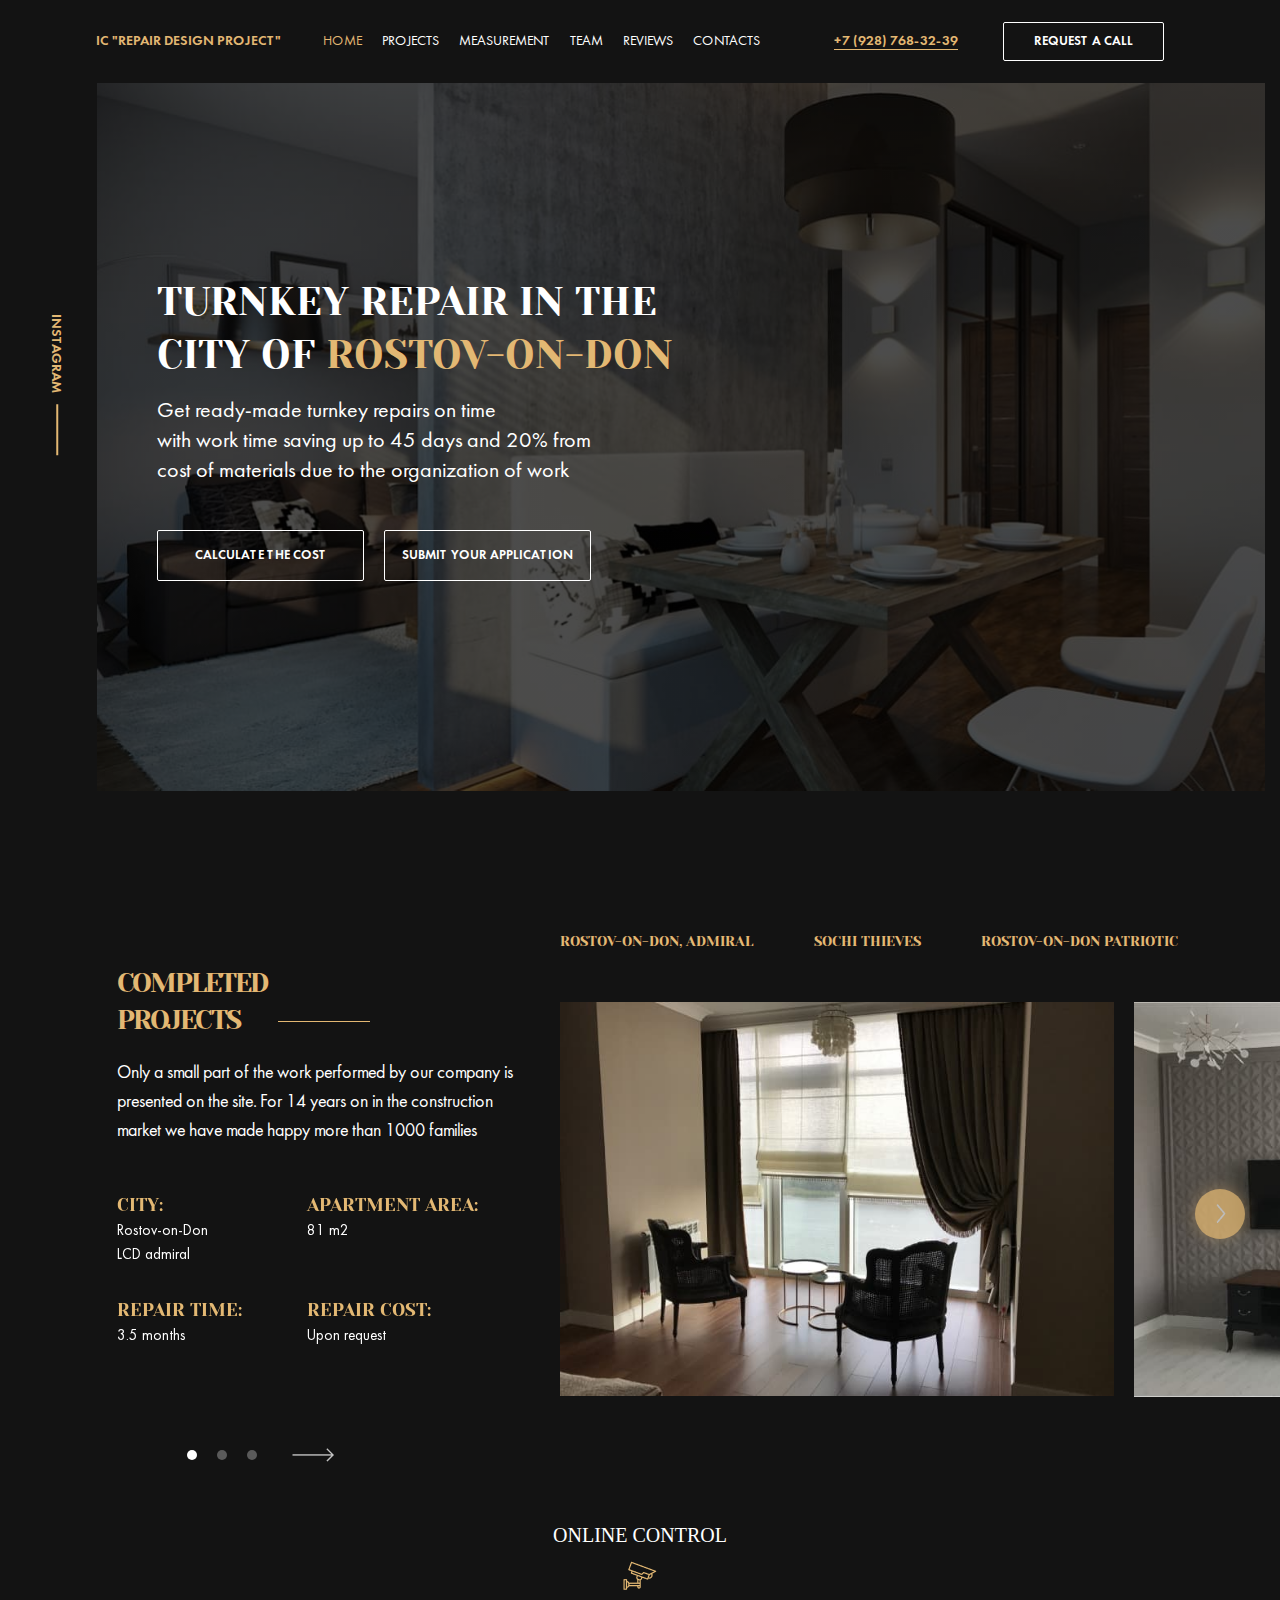
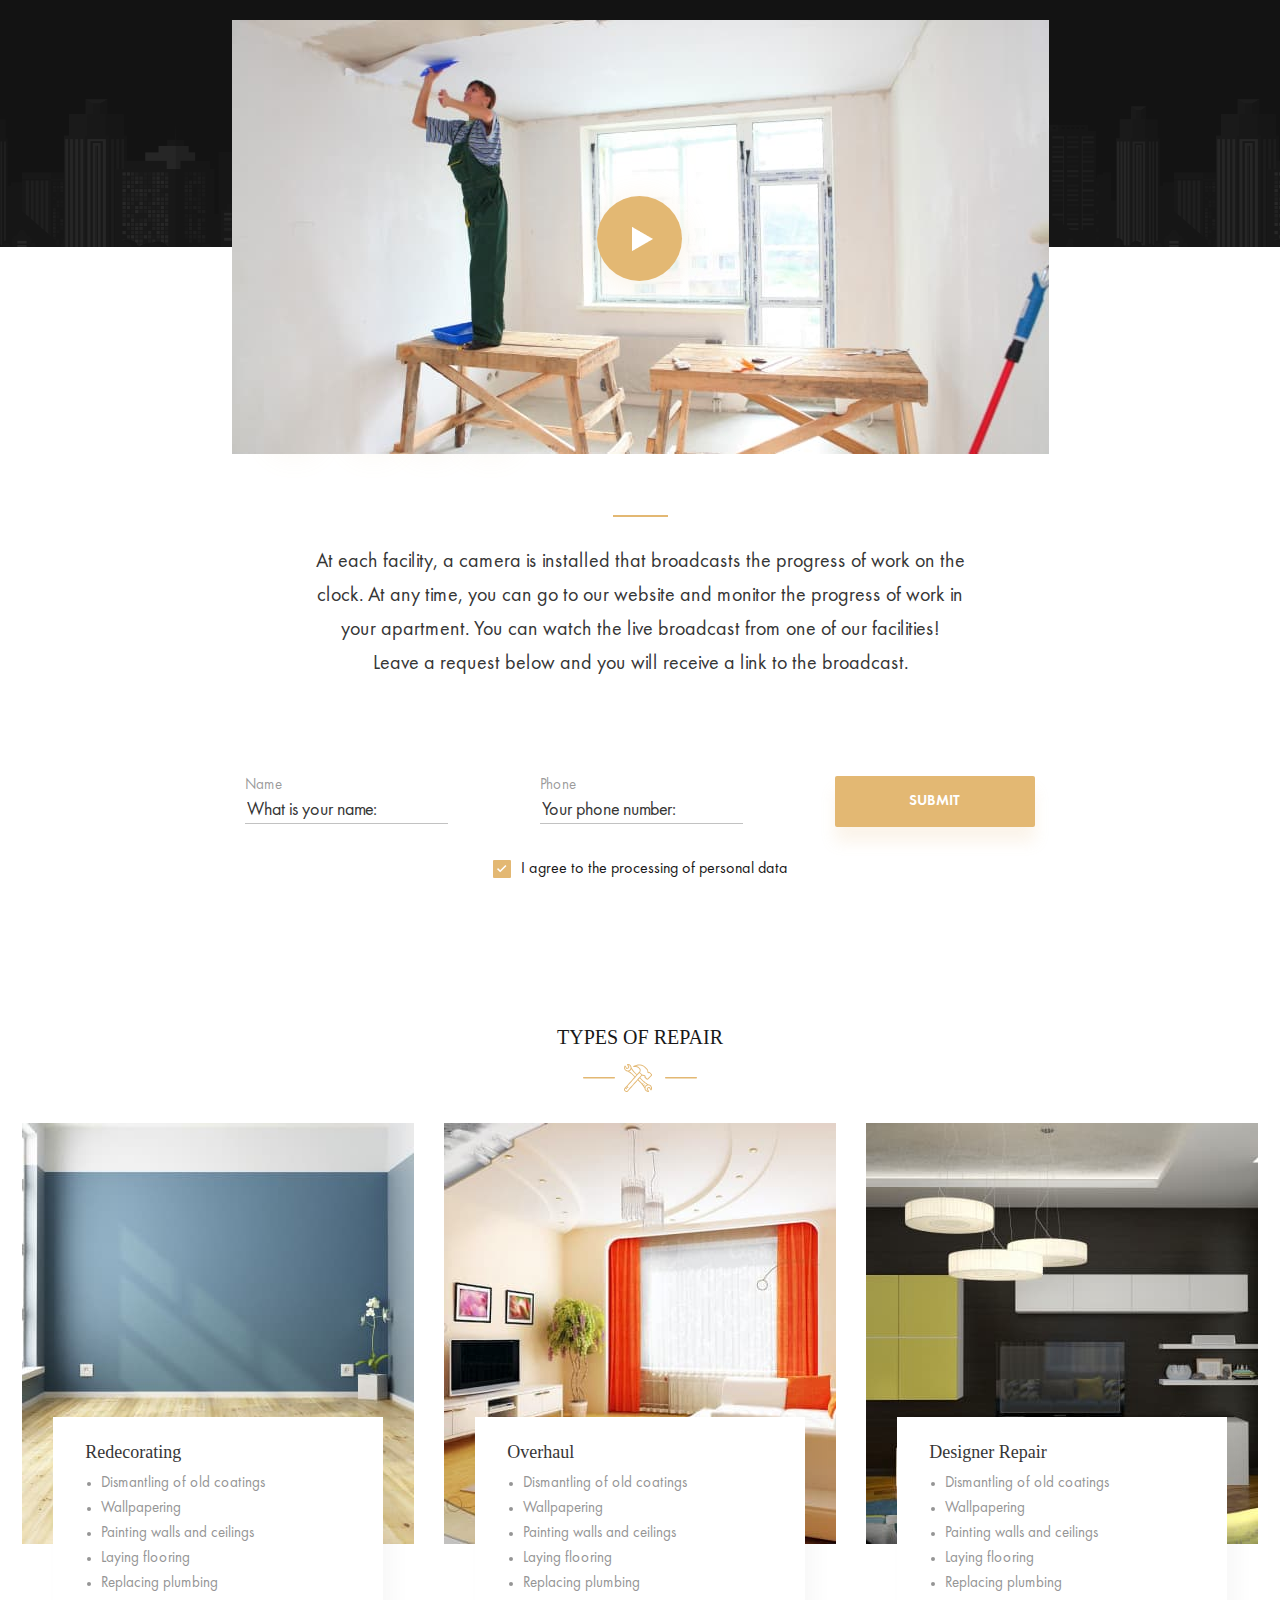
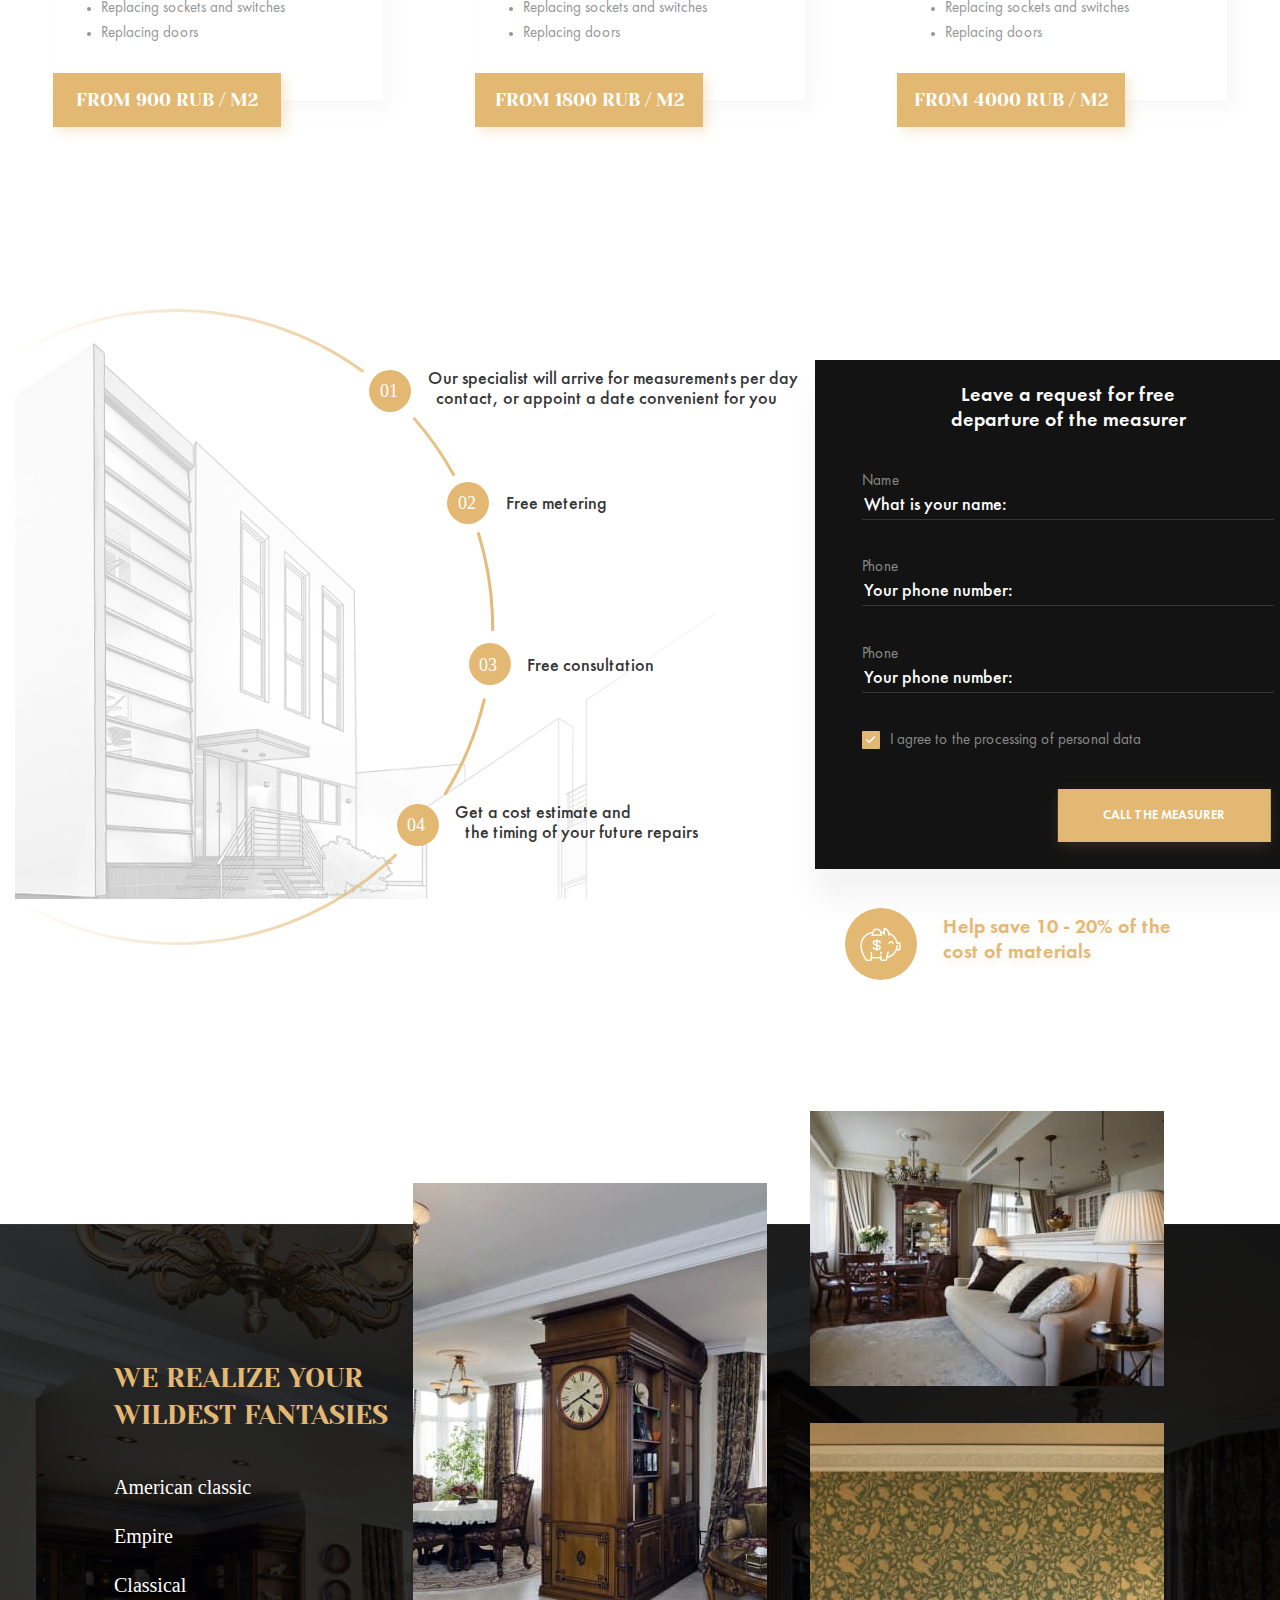
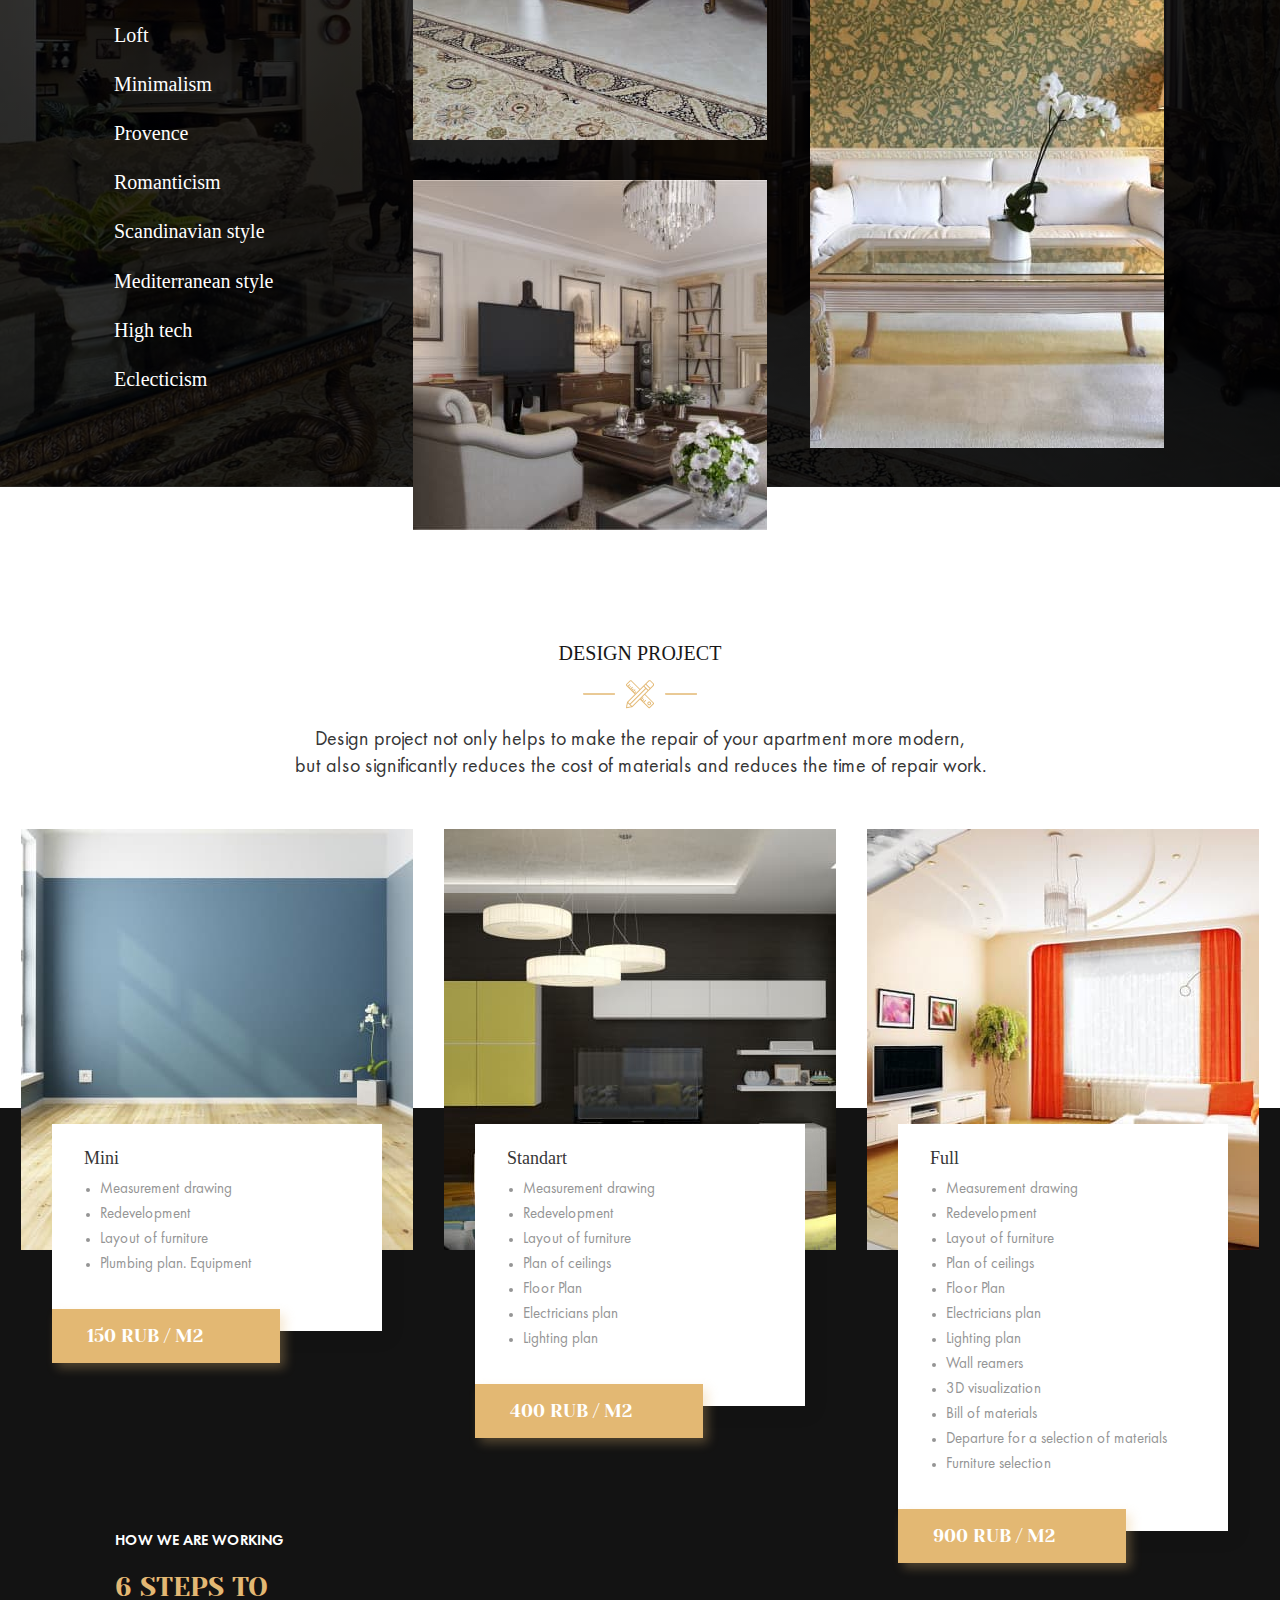
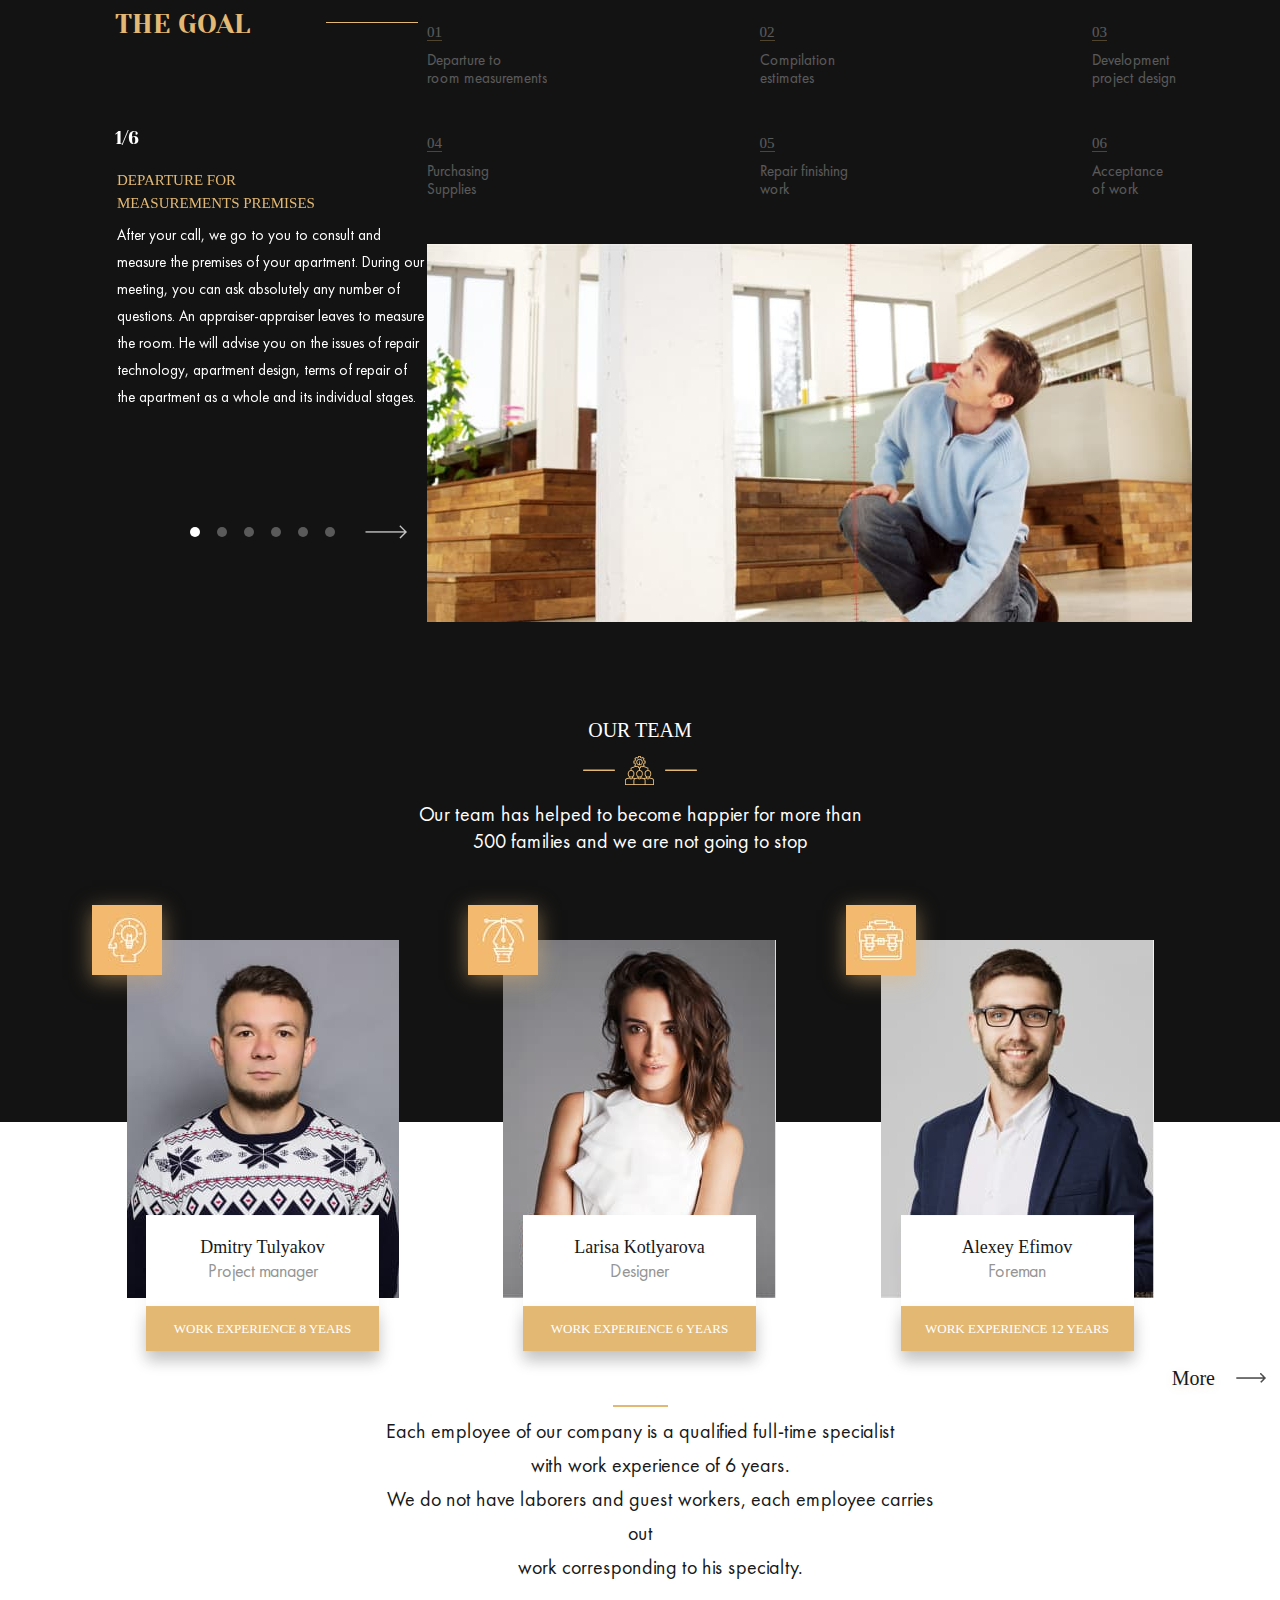
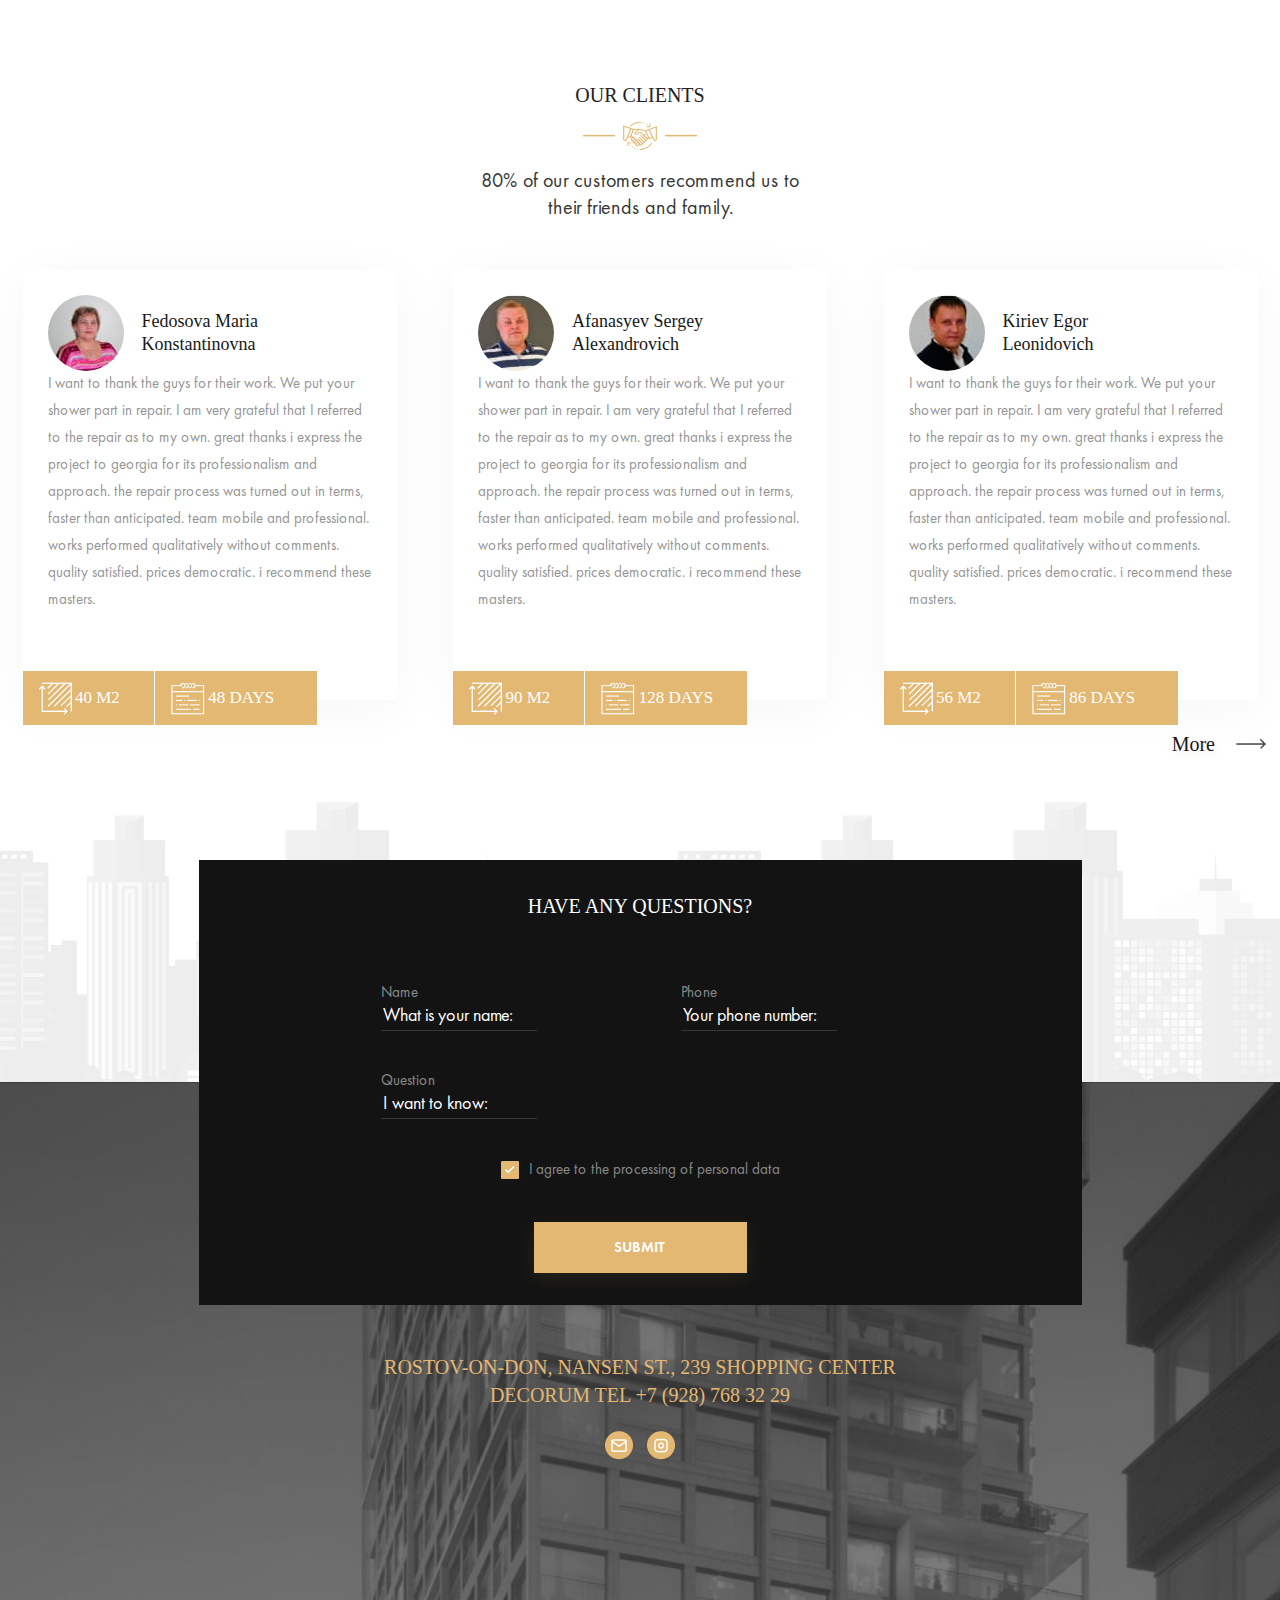
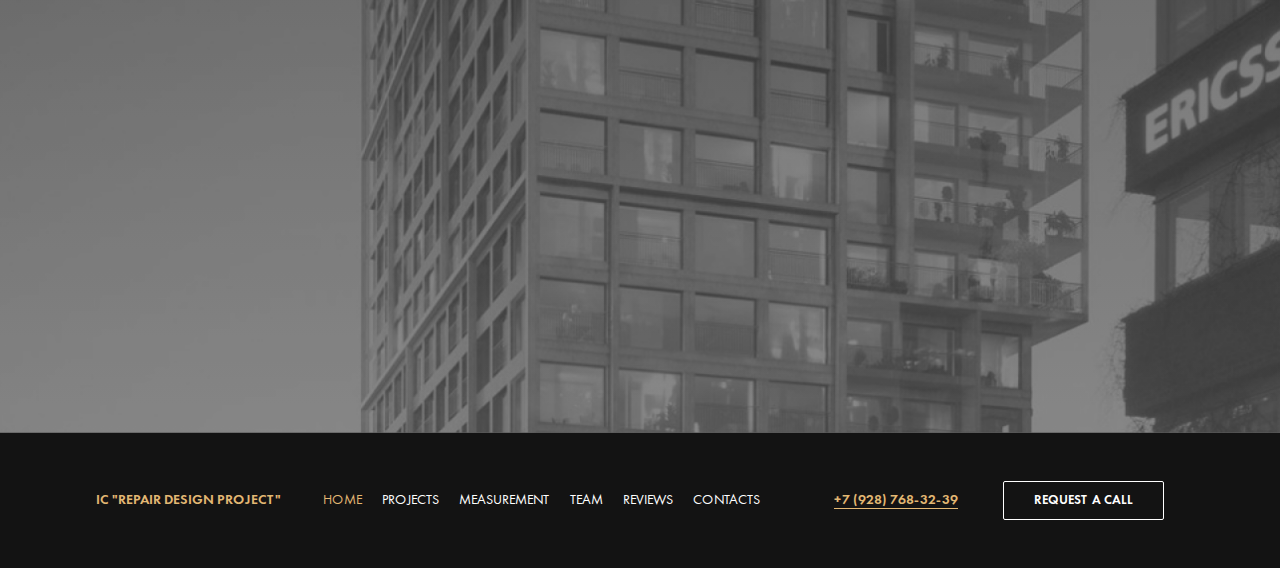
==== index.html @ f6140c18 "09.01.20" ====
<!DOCTYPE html>
<html lang="en">

<head>
  <meta charset="UTF-8">
  <meta name="viewport" content="width=device-width, initial-scale=1.0">
  <meta http-equiv="X-UA-Compatible" content="ie=edge">
  <title>Repair design project</title>
  <link rel="stylesheet" type="text/css" href="./styles/css/slick-theme.css">
  <link rel="stylesheet" type="text/css" href="./styles/css/slick.css">
  <link rel="stylesheet" type="text/css" href="./styles/css/main.css">
</head>

<body>
  <header>
    <div class="container">
      <a class="logo" href="#">ic "repair design project"</a>
      <div>
        <nav>
          <ul>
            <li><a href="#" title="home" class="active">home</a></li>
            <li><a href="#" title="projects">projects</a></li>
            <li><a href="#" title="measurement">measurement</a></li>
            <li><a href="./team.html" title="team">team</a></li>
            <li><a href="./reviews.html" title="reviews">reviews</a></li>
            <li><a href="#" title="contacts">contacts</a></li>
          </ul>
        </nav>
        <span class="phone">+7 (928) 768-32-39</span>
        <a href="tel:+7(928)768-32-39" class="call" title="request a call">request a call</a>
      </div>
    </div>
  </header>
  <section class="wr-home">
    <div class="container">
      <aside>
        <a class="link" href="https://www.instagram.com" target="_blank" title="instagram">instagram</a>
      </aside>
      <div class="home">
        <h1>Turnkey Repair in the
          city of <span>Rostov-on-Don</span></h1>
        <p>Get ready-made turnkey repairs on time
          with work time saving up to 45 days and 20% from
          cost of materials due to the organization of work
        </p>
        <div class="buttons">
          <a href="#" title="the cost">calculate the cost</a>
          <a href="#" title="application">submit your application</a>
        </div>
      </div>
    </div>
  </section>
  <section class="wr-projects">
    <div class="container">
      <div class="block1">
        <h2>Completed</br>projects</h2>
        <p>Only a small part of the work performed by our company is presented on the site. For 14 years on in the
          construction
          market we have made happy more than 1000 families</p>
        <div class="slider1">
          <div class="sl1">
            <ul>
              <li><span>city:</span><br>Rostov-on-Don<br>LCD admiral</li>
              <li><span>apartment area:</span><br>81 m2</li>
              <li><span>repair time:</span><br>3.5 months</li>
              <li><span>repair cost:</span><br>Upon request</li>
            </ul>
          </div>
          <div class="sl1">
            <ul>
              <li><span>city:</span><br>Sochi<br>Thieves</li>
              <li><span>apartment area:</span><br>93 m2</li>
              <li><span>repair time:</span><br>4.5 months</li>
              <li><span>repair cost:</span><br>Upon request<p>
            </ul>
          </div>
          <div class="sl1">
            <ul>
              <li><span>city:</span><br>Rostov-on-Don<br>Patriotic</li>
              <li><span>apartment area:</span><br>95 m2</li>
              <li><span>repair time:</span><br>4 months</li>
              <li><span>repair cost:</span><br>Upon request</li>
            </ul>
          </div>
        </div>
      </div>
      <div class="block2">
        <ul class="tab-header">
          <li class="tab-h" data-tab="0">rostov-on-don, admiral</li>
          <li class="tab-h" data-tab="1">sochi thieves</liclass="tab">
          <li class="tab-h" data-tab="2">rostov-on-don patriotic</liclass="tab">
        </ul>
        <div class="slider2">
          <img src="./img/slider1.jpg" class="tab-b" alt="admiral">
          <img src="./img/slider2.jpg" class="tab-b" alt="admiral">
          <img src="./img/slider3.jpg" class="tab-b" alt="admiral">
        </div>
      </div>
    </div>
  </section>
  <section class="wr-video">
    <div class="container">
      <h3>online control</h3>
      <img src="./img/camera.png" alt="camera">
      <div>
        <video class="video" poster="./img/poster.jpg">
          <source src="./img/video.mp4" type='video/mp4'>
          Элемент video не поддерживается вашим браузером.
        </video>
        <button class="btnvideo"><img src="./img/buttonvideo.png" alt="play"></button>
        <div class="btns">
          <button class="restart"><img src="./img/buttonvideo.png" alt="restart"></button>
          <button class="rew"><img src="./img/rewind.png" alt="rew"></button>
          <button class="play"><img src="./img/buttonvideo.png" alt="play"></button>
          <button class="stop"><img src="./img/stopvideo.png" alt="stop"></button>
          <button class="fastfwd"><img src="./img/rewind.png" alt="fast"></button>
        </div>
      </div>
      <p>At each facility, a camera is installed that broadcasts the progress of work on the clock. At any time, you
        can go to our website and monitor the progress of work in your apartment. You can watch the live broadcast
        from one of our facilities!<br>
        Leave a request below and you will receive a link to the broadcast.</p>
      <form action="#">
        <div>
          <label><input type="text" placeholder="What is your name:">Name</label>
          <label><input type="text" placeholder="Your phone number:">Phone</label>
          <label><input type="submit" value="SUBMIT"></label>
        </div>
        <input type="checkbox" id="check" checked>
        <label for="check">I agree to the processing of personal data</label>
      </form>
    </div>
  </section>
  <section class="wr-types">
    <div class="container">
      <h3>types of repair</h3>
      <img src="./img/tools.png" alt="tools">
      <div class="types">
        <div class="repair">
          <img src="./img/repair1.jpg" alt="repair-photo">
          <div>
            <p class="repair-name">Redecorating</p>
            <ul>
              <li>Dismantling of old coatings</li>
              <li>Wallpapering</li>
              <li>Painting walls and ceilings</li>
              <li>Laying flooring</li>
              <li>Replacing plumbing</li>
              <li>Replacing sockets and switches</li>
              <li>Replacing doors</li>
            </ul>
            <p class="cost">from 900 rub / m2</p>
          </div>
        </div>
        <div class="repair">
          <img src="./img/repair2.jpg" alt="repair-photo">
          <div>
            <p class="repair-name">Overhaul</p>
            <ul>
              <li>Dismantling of old coatings</li>
              <li>Wallpapering</li>
              <li>Painting walls and ceilings</li>
              <li>Laying flooring</li>
              <li>Replacing plumbing</li>
              <li>Replacing sockets and switches</li>
              <li>Replacing doors</li>
            </ul>
            <p class="cost">from 1800 rub / m2</p>
          </div>
        </div>
        <div class="repair">
          <img src="./img/repair3.jpg" alt="repair-photo">
          <div>
            <p class="repair-name">Designer Repair</p>
            <ul>
              <li>Dismantling of old coatings</li>
              <li>Wallpapering</li>
              <li>Painting walls and ceilings</li>
              <li>Laying flooring</li>
              <li>Replacing plumbing</li>
              <li>Replacing sockets and switches</li>
              <li>Replacing doors</li>
            </ul>
            <p class="cost">from 4000 rub / m2</p>
          </div>
        </div>
      </div>
    </div>
  </section>
  <section class="wr-measurement">
    <div class="container">
      <div class="free-metering">
        <svg viewBox="0 0 800 637" fill="none">
          <symbol id=circle>
            <circle cx=375 cy=82 r=21 stroke=none fill=#E3B873 />
          </symbol>
          <use xlink:href='#circle' x=0 y=0 />
          <use xlink:href='#circle' x=78 y=112 />
          <use xlink:href='#circle' x=100 y=273 />
          <use xlink:href='#circle' x=28 y=434 />
          <text x=365 y=88 fill=#fff> 01
            <tspan dy=-13 dx=25 fill=#363636>Our specialist will arrive for measurements per day</tspan>
            <tspan dy=20 dx=-366 fill=#363636>contact, or appoint a date convenient for you</tspan>
          </text>
          <text x=443 y=200 fill=#fff> 02
            <tspan dy=0 dx=25 fill=#363636>Free metering</tspan>
          </text>
          <text x=464 y=362 fill=#fff> 03
            <tspan dy=0 dx=25 fill=#363636>Free consultation</tspan>
          </text>
          <text x=392 y=522 fill=#fff> 04
            <tspan dy=-13 dx=25 fill=#363636>Get a cost estimate and</tspan>
            <tspan dy=20 dx=-170 fill=#363636>the timing of your future repairs</tspan>
          </text>
          <path
            d="M-52.6096 551.488C-112.237 496.865 -148.701 421.495 -154.519 340.84C-160.338 260.185 -135.07 180.361 -83.8996 117.745C-32.7294 55.1297 40.4632 14.4704 120.661 4.10927C200.859 -6.25185 281.982 14.4708 347.386 62.0257"
            stroke="url(#paint0_linear)" stroke-width="3" stroke-linecap="round" stroke-linejoin="round" />
          <path
            d="M380.543 546.184C330.027 594.787 264.807 625.247 195.112 632.788C125.418 640.328 55.1927 624.522 -4.54975 587.848"
            stroke="url(#paint1_linear)" stroke-width="3" stroke-linecap="round" stroke-linejoin="round" />
          <path d="M399.385 109.657C414.39 126.793 427.502 145.499 438.492 165.449" stroke="url(#paint2_linear)"
            stroke-width="3" stroke-linecap="round" stroke-linejoin="round" />
          <path d="M463.453 224.544C473.095 255.674 477.871 288.107 477.614 320.696" stroke="url(#paint3_linear)"
            stroke-width="3" stroke-linecap="round" stroke-linejoin="round" />
          <path d="M469.183 390.817C461.348 424.06 448.185 455.816 430.205 484.854" stroke="url(#paint4_linear)"
            stroke-width="3" stroke-linecap="round" />
          <defs>
            <linearGradient id="paint0_linear" x1="489.625" y1="283.859" x2="-1.45091" y2="283.859"
              gradientUnits="userSpaceOnUse">
              <stop offset="0" stop-color="#E3B873" />
              <stop offset="1" stop-color="#E3B873" stop-opacity="0" />
            </linearGradient>
            <linearGradient id="paint1_linear" x1="489.465" y1="283.859" x2="-1.61095" y2="283.859"
              gradientUnits="userSpaceOnUse">
              <stop offset="0" stop-color="#E3B873" />
              <stop offset="1" stop-color="#E3B873" stop-opacity="0" />
            </linearGradient>
            <linearGradient id="paint2_linear" x1="489.625" y1="283.996" x2="-1.45091" y2="283.996"
              gradientUnits="userSpaceOnUse">
              <stop offset="0" stop-color="#E3B873" />
              <stop offset="1" stop-color="#E3B873" stop-opacity="0" />
            </linearGradient>
            <linearGradient id="paint3_linear" x1="489.465" y1="283.996" x2="-1.61095" y2="283.996"
              gradientUnits="userSpaceOnUse">
              <stop offset="0" stop-color="#E3B873" />
              <stop offset="1" stop-color="#E3B873" stop-opacity="0" />
            </linearGradient>
            <linearGradient id="paint4_linear" x1="489.465" y1="283.996" x2="-1.61095" y2="283.996"
              gradientUnits="userSpaceOnUse">
              <stop offset="0" stop-color="#E3B873" />
              <stop offset="1" stop-color="#E3B873" stop-opacity="0" />
            </linearGradient>
          </defs>
        </svg>
      </div>
      <div class="measurer">
        <form action="#">
          <h4>Leave a request for free departure of the measurer</h4>
          <label><input type="text" placeholder="What is your name:">Name</label>
          <label><input type="text" placeholder="Your phone number:">Phone</label>
          <label><input type="text" placeholder="Your phone number:">Phone</label>
          <input type="checkbox" id="checkk" checked>
          <label for="checkk">I agree to the processing of personal data</label>
          <input type="submit" value="call the measurer">
        </form>
        <p class="help">Help save 10 - 20% of the cost of materials</p>
      </div>
    </div>
  </section>
  <section class="wr-realization">
    <div class="container">
      <div class="list">
        <h2>We realize your wildest fantasies</h2>
        <ul>
          <li>American classic</li>
          <li>Empire</li>
          <li>Classical</li>
          <li>Loft</li>
          <li>Minimalism</li>
          <li>Provence</li>
          <li>Romanticism</li>
          <li>Scandinavian style</li>
          <li>Mediterranean style</li>
          <li>High tech</li>
          <li>Eclecticism</li>
        </ul>
      </div>
      <div class="pictures">
        <div class="first-column">
          <img src="./img/picture1.jpg" alt="picture">
          <img src="./img/picture2.jpg" alt="picture">
        </div>
        <div class="second-column">
          <img src="./img/picture3.jpg" alt="picture">
          <img src="./img/picture4.jpg" alt="picture">
        </div>
      </div>




    </div>
  </section>
  <section class="wr-design">
    <div class="container">
      <h3>design project</h3>
      <img src="./img/design.png" alt="tools">
      <p>Design project not only helps to make the repair of your apartment more modern,
        but also significantly reduces the cost of materials and reduces the time of repair work.
      </p>
      <div class="design">
        <div class="design-projects">
          <img src="./img/repair1.jpg" alt="design photo">
          <div>
            <p class="design-name">Mini</p>
            <ul>
              <li>Measurement drawing</li>
              <li>Redevelopment</li>
              <li>Layout of furniture</li>
              <li>Plumbing plan. Equipment</li>
            </ul>
            <p class="cost">150 rub / m2</p>
          </div>
        </div>
        <div class="design-projects">
          <img src="./img/repair3.jpg" alt="design photo">
          <div>
            <p class="design-name">Standart</p>
            <ul>
              <li>Measurement drawing</li>
              <li>Redevelopment</li>
              <li>Layout of furniture</li>
              <li>Plan of ceilings</li>
              <li>Floor Plan</li>
              <li>Electricians plan</li>
              <li>Lighting plan</li>
            </ul>
            <p class="cost">400 rub / m2</p>
          </div>
        </div>
        <div class="design-projects">
          <img src="./img/repair2.jpg" alt="design photo">
          <div>
            <p class="design-name">Full</p>
            <ul>
              <li>Measurement drawing</li>
              <li>Redevelopment</li>
              <li>Layout of furniture</li>
              <li>Plan of ceilings</li>
              <li>Floor Plan</li>
              <li>Electricians plan</li>
              <li>Lighting plan</li>
              <li>Wall reamers</li>
              <li>3D visualization</li>
              <li>Bill of materials</li>
              <li>Departure for a selection of materials</li>
              <li>Furniture selection</li>
            </ul>
            <p class="cost">900 rub / m2</p>
          </div>
        </div>
      </div>
    </div>
  </section>
  <section class="wr-steps">
    <div class="container">
      <div class="first-flex">
        <p>How we are working</p>
        <h2>6 steps to the goal</h2>
        <div class="slider-steps">
          <div>
            <span>1/6</span>
            <p>Departure for
              measurements premises</p>
            <p>After your call, we go to you to consult and measure the premises of your apartment. During our meeting,
              you can ask absolutely any number of questions. An appraiser-appraiser leaves to measure the room. He will
              advise you on the issues of repair technology, apartment design, terms of repair of the apartment as a
              whole
              and its individual stages.</p>
          </div>
          <div>
            <span>2/6</span>
            <p>Compilation estimates</p>
            <p>Lorem ipsum dolor sit amet consectetur adipisicing elit. Reprehenderit aut animi suscipit autem accusamus
              aliquam odit qui aspernatur ad, perferendis provident quas quae officiis? Ipsa, omnis? In illo inventore
              enim!</p>
          </div>
          <div>
            <span>3/6</span>
            <p>Development project design</p>
            <p>Lorem ipsum dolor sit amet consectetur adipisicing elit. Sed, sit? Tempore repudiandae tempora fugit
              ratione maiores necessitatibus mollitia a aut aliquam praesentium nisi voluptate, quaerat saepe ea
              perferendis? Soluta, hic!Sapiente, pariatur harum doloribus expedita temporibus, distinctio quo aliquid
              iusto similique officiis quisquam maiores tempora, possimus repellat rerum facere quae reprehenderit?
              Error iure labore dolores dicta nam modi at fugit?</p>
          </div>
          <div>
            <span>4/6</span>
            <p>Purchasing Supplies</p>
            <p>Lorem ipsum dolor sit amet consectetur adipisicing elit. Mollitia velit tempore obcaecati unde nostrum,
              facere consequatur deleniti deserunt laudantium iusto quidem, harum sequi accusamus. Nesciunt dolores
              quibusdam maiores sapiente animi.
              Nesciunt dolores quibusdam maiores sapiente animi.
            </p>
          </div>
          <div>
            <span>5/6</span>
            <p>Repair finishing work</p>
            <p>Lorem ipsum dolor sit amet consectetur adipisicing elit. Quibusdam eius temporibus labore facere
              voluptate
              architecto, rerum fuga eligendi officiis nulla iste libero ipsam eaque ab.</p>
          </div>
          <div>
            <span>6/6</span>
            <p>Acceptance of work</p>
            <p>Lorem ipsum dolor sit amet, consectetur adipisicing elit. Sequi ipsam dicta iusto explicabo cumque
              reprehenderit deleniti expedita, voluptas, fuga ratione, exercitationem dolor nemo atque assumenda aliquam
              in natus sed culpa?</p>
          </div>
        </div>
      </div>
      <div class="second-flex">
        <ul>
          <li><span>01</span>
            <p>Departure to<br>room measurements</p>
          </li>
          <li><span>02</span>
            <p>Compilation<br>estimates</p>
          </li>
          <li><span>03</span>
            <p>Development<br>project design</p>
          </li>
        </ul>
        <ul>
          <li><span>04</span>
            <p>Purchasing<br>Supplies</p>
          </li>
          <li><span>05</span>
            <p>Repair finishing<br>work</p>
          </li>
          <li><span>06</span>
            <p>Acceptance<br>of work</p>
          </li>
        </ul>
        <img src="./img/departure.jpg" alt="departure">
      </div>
    </div>
  </section>
  <section class="wr-ourteam">
    <div class="container">
      <h3>our team</h3>
      <img src="./img/group.png" alt="group">
      <P class="text1">Our team has helped to become happier for more than 500 families and we are not going to
        stop</P>
      <div class="team-photo">
        <div class="foto">
          <img src="./img/team1.jpg" alt="photo">
          <img class="square" src="./img/manager.jpg" alt="picture">
          <P>Dmitry Tulyakov<br><span>Project manager</span>
            <span>work experience 8 years</span>
          </P>
        </div>
        <div class="foto">
          <img src="./img/team2.jpg" alt="photo">
          <img class="square" src="./img/designer.jpg" alt="picture">
          <P> Larisa Kotlyarova<br><span>Designer</span>
            <span>work experience 6 years</span>
          </P>
        </div>
        <div class="foto">
          <img src="./img/team3.jpg" alt="photo">
          <img class="square" src="./img/foreman.jpg" alt="picture">
          <P> Alexey Efimov<br><span>Foreman</span>
            <span>work experience 12 years</span>
          </P>
        </div>
      </div>
      <a href="./team.html" title="team">More</a>
      <p class="text2">Each employee of our company is a qualified full-time specialist
        with work experience of 6 years.
        We do not have laborers and guest workers, each employee carries out
        work corresponding to his specialty.</p>
    </div>
  </section>
  <section class="wr-clients">
    <div class="container">
      <h3>our clients</h3>
      <img src="./img/clients.png" alt="picture">
      <P class="text1">80% of our customers recommend us to their friends and family.</P>
      <div class="clients-reviews">
        <div class="review">
          <figure>
            <img src="./img/client1.jpg" alt="clients photo">
            <figcaption>Fedosova Maria Konstantinovna</figcaption>
          </figure>
          <p>I want to thank the guys for their work. We put your shower part in repair. I am very grateful that I
            referred to the repair as to my own. great thanks i express the project to georgia for its professionalism
            and approach. the repair process was turned out in terms, faster than anticipated. team mobile and
            professional. works performed qualitatively without comments. quality satisfied. prices democratic. i
            recommend these masters.</p>
          <div>
            <p>
              <img src="./img/image1-review.png" alt="picture">
              <span>40 м2</span>
            </p>
            <p>
              <img src="./img/image2-review.png" alt="picture">
              <span>48 days</span>
            </p>
          </div>
        </div>
        <div class="review">
          <figure>
            <img src="./img/client2.jpg" alt="clients photo">
            <figcaption>Afanasyev Sergey Alexandrovich</figcaption>
          </figure>
          <p>I want to thank the guys for their work. We put your shower part in repair. I am very grateful that I
            referred to the repair as to my own. great thanks i express the project to georgia for its professionalism
            and approach. the repair process was turned out in terms, faster than anticipated. team mobile and
            professional. works performed qualitatively without comments. quality satisfied. prices democratic. i
            recommend these masters.</p>
          <div>
            <p>
              <img src="./img/image1-review.png" alt="picture">
              <span>90 м2</span>
            </p>
            <p>
              <img src="./img/image2-review.png" alt="picture">
              <span>128 days</span>
            </p>
          </div>
        </div>
        <div class="review">
          <figure>
            <img src="./img/client3.jpg" alt="clients photo">
            <figcaption>Kiriev Egor Leonidovich</figcaption>
          </figure>
          <p>I want to thank the guys for their work. We put your shower part in repair. I am very grateful that I
            referred to the repair as to my own. great thanks i express the project to georgia for its professionalism
            and approach. the repair process was turned out in terms, faster than anticipated. team mobile and
            professional. works performed qualitatively without comments. quality satisfied. prices democratic. i
            recommend these masters.</p>
          <div>
            <p>
              <img src="./img/image1-review.png" alt="picture">
              <span>56 м2</span>
            </p>
            <p>
              <img src="./img/image2-review.png" alt="picture">
              <span>86 days</span>
            </p>
          </div>
        </div>
      </div>
      <a href="./reviews.html" title="reviews">More</a>
    </div>
  </section>
  <section class="wr-map">
    <div class="container">
      <form action="#">
        <p>have any questions?</p>
        <div>
          <label><input type="text" placeholder="What is your name:">Name</label>
          <label><input type="text" placeholder="Your phone number:">Phone</label>
        </div>
        <label><input type="text" placeholder="I want to know:">Question</label>
        <input type="checkbox" id="checkkk" checked>
        <label for="checkkk">I agree to the processing of personal data</label>
        <input type="submit" value="submit">
      </form>
      <P>
        Rostov-on-Don, Nansen St., 239 Shopping Center Decorum Tel +7 (928) 768 32 29
      </P>
      <div>
        <img src="./img/icon-email.png" alt="e-mail">
        <img src="./img/icon-inst.png" alt="instagram">
      </div>
      <iframe
        src="https://www.google.com/maps/embed?pb=!1m18!1m12!1m3!1d2708.5553124358066!2d39.720990815453966!3d47.24484357916232!2m3!1f0!2f0!3f0!3m2!1i1024!2i768!4f13.1!3m3!1m2!1s0x40e3b9b47a7e7029%3A0x9e8cb546a10601cc!2z0KLQpiAi0JTQtdC60L7RgNGD0Lwi!5e0!3m2!1sru!2sby!4v1578075730355!5m2!1sru!2sby"></iframe>
    </div>
  </section>
  <footer>
    <div class="container">
      <a class="logo" href="#">ic "repair design project"</a>
      <div>
        <nav>
          <ul>
            <li><a href="#" title="home" class="active">home</a></li>
            <li><a href="#" title="projects">projects</a></li>
            <li><a href="#" title="measurement">measurement</a></li>
            <li><a href="./team.html" title="team">team</a></li>
            <li><a href="./reviews.html" title="reviews">reviews</a></li>
            <li><a href="#" title="contacts">contacts</a></li>
          </ul>
        </nav>
        <span class="phone">+7 (928) 768-32-39</span>
        <a href="tel:+7(928)768-32-39" class="call" title="request a call">request a call</a>
      </div>
    </div>
  </footer>
  <script type="text/javascript" src="./js/jquery.js"></script>
  <script type="text/javascript" src="./js/slick.min.js"></script>
  <script type="text/javascript" src="./js/js.js"></script>
</body>

</html>
---- styles/css/main.css ----
@import "reset.css";
@font-face {
  font-family: FuturaDemiC;
  src: url(../../fonts/futdemic.woff) format("webopen"), url(../../fonts/futdemic.ttf) format("truetype"), url(../../fonts/futdemic.eoteot?#iefix) format("embedded-opentype");
}
@font-face {
  font-family: FuturaBookC;
  src: url(../../fonts/futbookc.woff) format("webopen"), url(../../fonts/futbookc.ttf) format("truetype"), url(../../fonts/futbookc.eoteot?#iefix) format("embedded-opentype");
}
@font-face {
  font-family: YesevaOne;
  src: url(../../fonts/yesevaone.woff) format("webopen"), url(../../fonts/yesevaone.otf) format("opentype"), url(../../fonts/yesevaone.eoteot?#iefix) format("embedded-opentype");
}
@font-face {
  font-family: ProximaNova;
  src: url(../../fonts/proximanova.woff) format("webopen"), url(../../fonts/proximanova.ttf) format("truetype"), url(../../fonts/proximanova.eoteot?#iefix) format("embedded-opentype");
}
@font-face {
  font-family: FuturaMediumC;
  src: url(../../fonts/futmediumc.woff) format("webopen"), url(../../fonts/futmediumc.ttf) format("truetype"), url(../../fonts/futmediumc.eoteot?#iefix) format("embedded-opentype");
}
.wr-map .container form label, .review > p, .second-flex p, .slider-steps p, .design-projects ul, .wr-types .repair ul, .wr-video form div label, .sl1 li {
  font-family: FuturaBookC;
  font-size: 15px;
}

.wr-clients .container .text1, .text2, .wr-ourteam .container .text1, .wr-design .container > p, .wr-video p {
  font-family: FuturaBookC;
  font-size: 20px;
}

.slider-steps span, .design-projects .cost, .wr-types .repair .cost, .sl1 span {
  font-family: YesevaOne, cursive;
  font-size: 18px;
  text-transform: uppercase;
}

footer .container div, footer .container, .wr-map .container form, .measurer form, .wr-video form, header .container div, header .container {
  display: flex;
  align-items: center;
  justify-content: space-between;
}

.wr-video .stop, .wr-video .restart, .wr-video .rew, .wr-video .fastfwd, .wr-video .play {
  width: 45px;
  height: 45px;
  background: #e3b873;
  box-shadow: 0px 5px 30px rgba(227, 184, 115, 0.2);
  border-radius: 50%;
  border: none;
  opacity: 0.6;
}

body {
  background-color: #fff;
  font-size: 14px;
}

a {
  text-decoration: none;
}

.container {
  margin: 0 auto;
  max-width: 1470px;
  width: 100%;
  padding-left: 15px;
  padding-right: 15px;
  box-sizing: border-box;
}

h1 {
  font-family: YesevaOne, cursive;
  font-size: 40px;
  line-height: 53px;
  text-transform: uppercase;
  color: #fff;
  white-space: pre-line;
  margin-bottom: 16px;
}
h1 span {
  color: #e3b873;
}

h2 {
  font-family: YesevaOne;
  font-size: 27px;
  line-height: 37px;
  text-transform: uppercase;
  color: #e3b873;
}

h3 {
  font-family: Yeseva One;
  font-size: 20px;
  line-height: 28px;
  text-align: center;
  text-transform: uppercase;
}

/* header */
header {
  background: #131313;
}
header .container {
  padding: 0 116px 0 96px;
  height: 83px;
}
header .container div {
  flex-grow: 2.4;
}
header .container div nav {
  flex-grow: 1;
}
header .container ul {
  display: flex;
  justify-content: space-between;
}
header .container li a {
  font-family: FuturaBookC;
  line-height: 16px;
  text-transform: uppercase;
  color: #fff;
  cursor: pointer;
}
header .container li a:hover,
header .container li a:focus,
header .container li .active {
  color: #e3b873;
}

.call {
  font-family: FuturaDemiC;
  font-weight: 600;
  font-size: 13px;
  line-height: 37px;
  text-align: center;
  width: 161px;
  text-transform: uppercase;
  color: #fff;
  border-radius: 2px;
  border: 1px solid #fff;
  box-sizing: border-box;
  cursor: pointer;
}

.call:hover {
  background: #e3b873;
  box-shadow: 0px 5px 15px rgba(227, 184, 115, 0.3);
}

.logo,
.phone {
  font-family: FuturaDemiC;
  font-weight: 600;
  line-height: 15px;
  text-transform: uppercase;
  color: #e3b873;
}

.logo {
  flex-grow: 1;
}

.phone {
  display: inline-block;
  border-bottom: solid 1px;
  color: #e3b873;
  margin: 0 45px 0 74px;
}

@media all and (max-width: 1190px) {
  header .container {
    padding: 0 25px;
  }

  .phone {
    margin: 0 15px;
  }
}
@media all and (max-width: 930px) {
  .logo {
    max-width: 80px;
  }

  header .container {
    padding: 0 15px;
  }
}
@media all and (max-width: 810px) {
  .call {
    display: none;
  }

  header .container {
    padding-right: 0;
  }
}
@media all and (max-width: 620px) {
  header .container {
    padding-right: 0;
  }

  header .container li a {
    text-transform: capitalize;
  }
}
@media all and (max-width: 550px) {
  header .container {
    height: 57px;
  }
  header .container div {
    flex-grow: 0;
  }

  nav {
    display: none;
  }

  .logo {
    font-size: 12px;
    max-width: none;
  }

  .phone {
    font-size: 12px;
    color: #fff;
    border: none;
  }
}
/* wr-home */
.wr-home {
  background: #131313;
}
.wr-home .container {
  display: flex;
}
.wr-home .home {
  display: flex;
  justify-content: center;
  flex-direction: column;
  background-image: linear-gradient(to right, rgba(0, 0, 0, 0.7), rgba(0, 0, 0, 0.7)), url(../../img/wr-repair.jpg);
  background-size: cover;
  width: 100%;
  padding: 192px 0 190px 60px;
}
.wr-home .home p {
  font-family: FuturaBookC;
  font-size: 22px;
  line-height: 30px;
  color: #fff;
  white-space: pre-line;
  margin-bottom: 43px;
}

aside {
  min-width: 82px;
}
aside .link {
  font-family: FuturaDemiC;
  font-weight: 600;
  font-size: 14px;
  line-height: 16px;
  color: #e3b873;
  text-transform: uppercase;
  display: inline-block;
  position: relative;
  top: 37%;
  transform: rotate(90deg);
}
aside .link:after {
  content: "";
  width: 51px;
  height: 1.5px;
  background-color: #e3b873;
  display: block;
  transform: translate(90px, -11px);
}

.buttons {
  display: flex;
  margin-bottom: 20px;
}
.buttons a {
  border: 1px solid #fff;
  box-sizing: border-box;
  border-radius: 2px;
  width: 207px;
  font-family: FuturaDemiC;
  font-weight: 600;
  font-size: 13px;
  line-height: 49px;
  text-transform: uppercase;
  text-align: center;
  color: #fff;
  margin-right: 20px;
}
.buttons a:hover {
  background: #e3b873;
  box-shadow: 0px 5px 15px rgba(227, 184, 115, 0.3);
}

@media all and (max-width: 700px) {
  .container {
    padding-left: 0px;
    padding-right: 0px;
  }

  h1 {
    font-size: 36px;
  }

  .wr-home .home {
    padding: 100px 0 100px 30px;
  }
}
@media all and (max-width: 600px) {
  .wr-home .home {
    padding-left: 15px;
    padding-right: 20px;
  }

  h1 {
    max-width: 390px;
    white-space: normal;
  }

  .wr-home .home p {
    white-space: normal;
  }

  .buttons {
    flex-direction: column;
  }
  .buttons a {
    margin-bottom: 26px;
  }
}
@media all and (max-width: 440px) {
  .wr-home .home {
    padding: 75px 15px 79px;
  }

  aside {
    display: none;
  }

  .buttons {
    margin: 0;
  }
  .buttons a {
    width: 100%;
    margin: 26px 0 0 0;
  }

  .wr-home .home p {
    font-size: 18px;
    margin: 0;
  }
}
@media all and (max-width: 375px) {
  h1 {
    font-size: 23px;
    line-height: 31px;
  }
}
/* wr-projects*/
.wr-projects {
  background-image: url(../../img/wr-reviews.png);
  background-size: 30%;
  background-position: bottom;
  background-repeat: repeat-x;
  background-color: #131313;
  padding-top: 105px;
  padding-bottom: 414px;
}
.wr-projects .container {
  display: flex;
  justify-content: space-between;
  padding-left: 117px;
  padding-right: 0;
}

.slider1 {
  margin-top: 47px;
  width: 380px;
}

.sl1 span {
  line-height: 25px;
  color: #e3b873;
}
.sl1 li {
  line-height: 24px;
  color: #fff;
  float: left;
  width: 50%;
  height: 50%;
}
.sl1 ul {
  height: 210px;
}

.block2 {
  display: flex;
  flex-direction: column;
}
.block2 ul {
  display: flex;
}
.block2 ul li {
  font-family: YesevaOne, cursive;
  font-size: 14px;
  line-height: 19px;
  text-transform: uppercase;
  color: #e3b873;
  margin-right: 60px;
  padding-bottom: 5px;
  border-bottom: solid 1px transparent;
  cursor: pointer;
}
.block2 ul li:hover {
  border-bottom: solid 1px #e3b873;
}

.slider2 {
  max-width: 846px;
  margin-top: 45px;
  padding: 0;
}
.slider2 img {
  margin-right: 20px;
  width: auto;
}
.slider2 .slick-next {
  right: 65px;
}
.slider2 .slick-prev {
  left: 40px;
  z-index: 2;
}
.slider2 .slick-next:hover {
  cursor: pointer;
}
.slider2 .slick-next:before,
.slider2 .slick-prev:before {
  content: "";
  background: url(../../img/arrow.png);
  background-size: 60%;
  background-color: #e3b873;
  width: 50px;
  height: 50px;
  display: block;
  border-radius: 50%;
  background-repeat: no-repeat;
  background-position: 55% 60%;
  box-shadow: 0px 0px 15px rgba(227, 184, 115, 0.5);
}
.slider2 .slick-prev:before {
  transform: rotate(180deg);
}
.slider2 .slick-disabled::before {
  opacity: 0;
}

.block1 {
  position: relative;
  padding-top: 68px;
}
.block1 h2 {
  letter-spacing: -2px;
}
.block1 h2:after {
  content: "";
  width: 92px;
  height: 1px;
  background-color: #e3b873;
  position: absolute;
  left: 161px;
  top: 125px;
}
.block1 p {
  font-family: FuturaBookC;
  font-size: 18px;
  line-height: 29px;
  color: #fff;
  margin-top: 21px;
  max-width: 420px;
  padding-right: 15px;
}

.slider1 .slick-dots {
  width: auto;
  transform: translate(65px, 42px);
}
.slider1 .slick-dots button {
  background: rgba(255, 255, 255, 0.3);
  border-radius: 30px;
  height: 0;
  width: 0;
}
.slider1 .slick-dots .slick-active button {
  background: white;
}
.slider1 .slick-dots button:hover,
.slider1 .slick-dots button:focus,
.slider1 .slick-dots button:active {
  background-color: #fff;
}
.slider1 .slick-next:before {
  content: "";
  background-image: url(../../img/arrow-slider.png);
  display: block;
  width: 42px;
  height: 14px;
  background-repeat: no-repeat;
}
.slider1 .slick-prev:before {
  content: "";
  background-image: url(../../img/arrow-slider.png);
  display: block;
  width: 42px;
  height: 14px;
  background-repeat: no-repeat;
  transform: rotate(180deg);
}
.slider1 .slick-disabled::before {
  opacity: 0;
}
.slider1 .slick-prev,
.slider1 .slick-next {
  bottom: -72px;
  top: auto;
  z-index: 2;
}
.slider1 .slick-next {
  right: 185px;
}
.slider1 .slick-prev {
  left: -4px;
}

.slider1 .slick-dots li button::before {
  content: none;
}

.slider2 .slick-list {
  padding-right: 146px;
}

@media all and (max-width: 1355px) {
  .slider2 {
    max-width: 720px;
  }

  .block2 {
    justify-content: center;
  }
}
@media all and (max-width: 1230px) {
  .wr-projects {
    padding-top: 30px;
  }

  .slider2 {
    max-width: 580px;
  }

  .block2 ul li {
    margin-right: 20px;
    font-size: 14px;
  }

  .slider1 {
    width: 360px;
  }

  .wr-projects .container {
    padding-left: 60px;
  }

  .slick-dotted.slick-slider {
    margin-bottom: 0;
  }

  .sl1 ul {
    height: 160px;
  }
  .sl1 ul span {
    font-size: 14px;
  }
}
@media all and (max-width: 1020px) {
  .block1 h2:after {
    display: none;
  }

  .block2 ul li,
.sl1 span {
    text-transform: capitalize;
    font-size: 14px;
  }

  .block1 {
    padding: 0;
  }
  .block1 p {
    font-size: 14px;
  }

  .block2 ul li {
    width: 130px;
    font-size: 14px;
  }

  .slider1 {
    width: 280px;
  }

  .slider1 .slick-next {
    right: 93px;
  }

  .slider2 {
    max-width: 480px;
  }
}
@media all and (max-width: 850px) {
  .wr-projects {
    padding-bottom: 380px;
  }
  .wr-projects .container {
    padding-left: 0px;
    position: relative;
    justify-content: center;
  }

  .block1 {
    align-items: center;
    display: flex;
    flex-direction: column;
  }
  .block1 h2 {
    font-size: 22px;
    text-align: center;
  }
  .block1 p {
    max-width: 480px;
  }

  .slider1 {
    margin-top: 355px;
  }
  .slider1 .slick-dots {
    width: auto;
    transform: translate(65px, -15px);
  }
  .slider1 .slick-prev,
.slider1 .slick-next {
    bottom: -15px;
  }

  .block2 {
    position: absolute;
    top: 160px;
  }
  .block2 ul li {
    display: none;
  }

  .slider2 {
    max-width: 480px;
    margin-top: 0px;
  }

  .slider2 .slick-list {
    padding-right: 0;
  }

  .slider2 img {
    margin-right: 0;
  }
}
@media all and (max-width: 530px) {
  .slider2 {
    max-width: 340px;
  }
  .slider2 .slick-next:before,
.slider2 .slick-prev:before {
    width: 25px;
    height: 25px;
  }
  .slider2 .slick-next {
    right: 15px;
  }
  .slider2 .slick-prev {
    left: 11px;
  }

  .block1 p {
    max-width: 310px;
    text-align: center;
  }

  .block2 {
    top: 210px;
  }

  .slider1 {
    margin-top: 250px;
  }
  .slider1 .slick-dots {
    display: none;
  }
  .slider1 .slick-prev,
.slider1 .slick-next {
    display: none;
  }
}
@media all and (max-width: 350px) {
  .slider2 {
    max-width: 310px;
  }
}
/* wr-video */
.wr-video {
  min-height: 776px;
  display: flex;
  justify-content: center;
}
.wr-video .container {
  display: flex;
  flex-direction: column;
  align-items: center;
  transform: translateY(-326px);
  position: absolute;
}
.wr-video .container > div {
  width: max-content;
  position: relative;
  margin-top: 30px;
}
.wr-video h3 {
  color: #fff;
}
.wr-video img {
  margin-top: 12px;
}
.wr-video video {
  width: 817px;
  height: 434px;
  z-index: -4;
}
.wr-video .btnvideo {
  position: absolute;
  top: calc(50% - 43px);
  left: calc(50% - 43px);
  width: 85px;
  height: 85px;
  background: #e3b873;
  box-shadow: 0px 5px 30px rgba(227, 184, 115, 0.2);
  border-radius: 50%;
  border: none;
}
.wr-video .btnvideo img {
  transform: translate(3px, -5px);
}
.wr-video .btns {
  position: absolute;
  bottom: 10px;
  left: 5%;
  z-index: -6;
}
.wr-video .play {
  margin-right: 10px;
  position: relative;
  display: none;
}
.wr-video .play img {
  transform: translate(3px, -6px) scale(0.65);
}
.wr-video .fastfwd img {
  transform: translate(-2px, -7px) scale(0.5);
}
.wr-video .rew {
  margin-right: 10px;
}
.wr-video .rew img {
  transform: translate(-6px, -6px) scale(0.5) rotate(180deg);
}
.wr-video .restart {
  margin-right: 30px;
}
.wr-video .restart img {
  transform: translate(0, -5px) scale(0.6) rotate(180deg);
  border: solid 1px white;
}
.wr-video .stop {
  margin-right: 10px;
  position: relative;
}
.wr-video .stop img {
  transform: translateY(-6px) scale(0.9);
}
.wr-video .play:hover,
.wr-video .fastfwd:hover,
.wr-video .rew:hover,
.wr-video .stop:hover,
.wr-video .restart:hover {
  opacity: 1;
}
.wr-video p {
  line-height: 34px;
  text-align: center;
  color: #363636;
  max-width: 675px;
  margin-top: 86px;
}
.wr-video p:before {
  content: "";
  width: 55px;
  height: 2px;
  background-color: #e3b873;
  position: relative;
  margin: 0 auto;
  top: -28px;
  display: block;
}
.wr-video form {
  flex-direction: column;
  margin-top: 95px;
}
.wr-video form label {
  font-family: FuturaBookC;
  font-size: 16px;
  line-height: 18px;
  color: #181818;
  display: flex;
  flex-direction: row;
  cursor: pointer;
  margin-top: 33px;
}
.wr-video form input[type=checkbox] + label[for=check]:before {
  content: "";
  width: 18px;
  height: 18px;
  display: inline-block;
  background-color: #e3b873;
  border-radius: 1px;
  margin-right: 10px;
}
.wr-video form input[type=checkbox]:checked + label[for=check]:before {
  background-image: url(../../img/checkbox.png);
  background-repeat: no-repeat;
  background-position: center;
}
.wr-video form div {
  display: flex;
}
.wr-video form div label {
  color: rgba(54, 54, 54, 0.5);
  margin: 0 46px;
  order: 1;
  display: flex;
  flex-direction: column;
  line-height: 20px;
  color: rgba(54, 54, 54, 0.5);
}
.wr-video form input[type=text] {
  border-width: 0 0 1px 0;
  border-style: solid;
  border-color: rgba(54, 54, 54, 0.3);
  box-sizing: border-box;
  order: 2;
  height: 28px;
}
.wr-video form input::-webkit-input-placeholder {
  font-family: FuturaBookC;
  font-size: 18px;
  line-height: 24px;
  color: #363636;
}
.wr-video form input::-moz-placeholder {
  font-family: FuturaBookC;
  font-size: 18px;
  line-height: 24px;
  color: #363636;
}
.wr-video form input:-moz-placeholder {
  font-family: FuturaBookC;
  font-size: 18px;
  line-height: 24px;
  color: #363636;
}
.wr-video form input:-ms-input-placeholder {
  font-family: FuturaBookC;
  font-size: 18px;
  line-height: 24px;
  color: #363636;
}
.wr-video form input::placeholder {
  font-family: FuturaBookC;
  font-size: 18px;
  line-height: 24px;
  color: #363636;
}
.wr-video form input[type=submit] {
  font-family: FuturaDemiC;
  font-size: 15px;
  text-align: center;
  text-transform: uppercase;
  color: #fff;
  width: 200px;
  height: 51px;
  background-color: #e3b873;
  box-shadow: 0px 15px 15px rgba(227, 184, 115, 0.15);
  border-radius: 2px;
  border: none;
}
.wr-video form input[type=checkbox] {
  display: none;
}

@media all and (max-width: 910px) {
  .wr-video {
    min-height: 560px;
  }
  .wr-video video {
    height: 300px;
    width: auto;
  }
  .wr-video .btnvideo {
    width: 65px;
    height: 65px;
  }
  .wr-video p {
    max-width: none;
    padding: 0 15px;
  }
  .wr-video form div label {
    margin: 0 20px;
  }
}
@media all and (max-width: 710px) {
  .wr-video {
    min-height: 510px;
  }
  .wr-video video {
    height: 207px;
  }
  .wr-video .btns {
    bottom: 2px;
  }
  .wr-video form {
    position: relative;
    width: 100%;
    margin-top: 40px;
  }
  .wr-video form > label {
    position: absolute;
    top: 80px;
  }
  .wr-video form div {
    flex-direction: column;
  }
  .wr-video form div label:last-child {
    margin-top: 65px;
  }

  .stop,
.restart,
.rew,
.fastfwd,
.play {
    transform: scale(0.8);
  }
}
/* wr-types */
.wr-types .container {
  display: flex;
  flex-direction: column;
  align-items: center;
}
.wr-types h3 {
  color: #181818;
}
.wr-types img {
  margin-top: 13px;
}
.wr-types .types {
  display: flex;
  margin-top: 18px;
}
.wr-types .repair {
  display: flex;
  flex-direction: column;
  align-items: center;
  margin: 0 15px;
}
.wr-types .repair div {
  width: 84%;
  background: #fff;
  box-shadow: 10px 10px 20px rgba(0, 0, 0, 0.03);
  transform: translateY(-127px);
  padding-left: 32px;
  padding-top: 23px;
  box-sizing: border-box;
}
.wr-types .repair .repair-name {
  font-family: Yeseva One;
  font-size: 18px;
  line-height: 25px;
  color: #363636;
}
.wr-types .repair ul {
  line-height: 25px;
  color: #959595;
  list-style: disc;
  margin-left: 16px;
  margin-top: 6px;
}
.wr-types .repair .cost {
  line-height: 54px;
  color: #fff;
  background-color: #e3b873;
  box-shadow: 5px 5px 10px rgba(227, 184, 115, 0.3);
  width: 228px;
  height: 54px;
  transform: translate(-32px, 50%);
  text-align: center;
}

/* wr-measurement */
.wr-measurement {
  padding: 82px 0 275px;
}
.wr-measurement .container {
  display: flex;
  justify-content: space-between;
}

.free-metering {
  background-image: url(../../img/metering.png);
  background-repeat: no-repeat;
  background-position-y: -55px;
}
.free-metering svg {
  width: 800px;
  height: 637px;
}
.free-metering svg text {
  font-family: Yeseva One, cursive;
  font-size: 18px;
  line-height: 25px;
  text-align: center;
}
.free-metering svg text tspan {
  font-family: FuturaMediumC;
  font-size: 18px;
  line-height: 21px;
}

.measurer {
  padding: 51px 98px 80px 0;
}
.measurer form {
  background-color: #131313;
  width: 506px;
  height: 100%;
  flex-direction: column;
  box-shadow: 0px 30px 30px rgba(0, 0, 0, 0.05);
  padding: 24px 47px 27px;
  box-sizing: border-box;
}
.measurer form h4 {
  font-family: FuturaDemiC;
  font-size: 20px;
  line-height: 25px;
  text-align: center;
  color: #fff;
  max-width: 290px;
}
.measurer form label {
  font-family: FuturaBookC;
  font-size: 15px;
  line-height: 20px;
  color: rgba(255, 255, 255, 0.5);
  display: flex;
  flex-direction: column;
  width: 100%;
  cursor: pointer;
}
.measurer form label[for=checkk] {
  flex-direction: row;
}
.measurer form input[type=text] {
  font-family: FuturaMediumC;
  font-size: 18px;
  line-height: 25px;
  background-color: #131313;
  order: 2;
  border-width: 0 0 1px 0;
  border-style: solid;
  border-color: rgba(255, 255, 255, 0.15);
  box-sizing: border-box;
  min-width: 90%;
  color: white;
}
.measurer form input::-webkit-input-placeholder {
  color: #fff;
}
.measurer form input::-moz-placeholder {
  color: #fff;
}
.measurer form input:-moz-placeholder {
  color: #fff;
}
.measurer form input:-ms-input-placeholder {
  color: #fff;
}
.measurer form input::placeholder {
  color: #fff;
}
.measurer form input[type=submit] {
  width: 213px;
  line-height: 51px;
  background: #e3b873;
  box-shadow: 0px 5px 15px rgba(227, 184, 115, 0.15);
  border: none;
  font-family: FuturaDemiC;
  font-size: 13px;
  text-align: center;
  text-transform: uppercase;
  color: #fff;
  transform: translateX(45%);
}
.measurer form input[type=checkbox] {
  display: none;
}
.measurer form input[type=checkbox] + label[for=checkk]:before {
  content: "";
  width: 18px;
  height: 18px;
  display: inline-block;
  background-color: #e3b873;
  border-radius: 1px;
  margin-right: 10px;
}
.measurer form input[type=checkbox]:checked + label[for=checkk]:before {
  background-image: url(../../img/checkbox.png);
  background-repeat: no-repeat;
  background-position: center;
}
.measurer .help {
  font-family: FuturaDemiC;
  font-size: 20px;
  line-height: 25px;
  color: #e3b873;
  text-shadow: 0px 3px 10px rgba(160, 122, 61, 0.15);
  max-width: 245px;
  position: relative;
  padding-left: 128px;
  margin-top: 47px;
}
.measurer .help:before {
  content: "";
  content: "";
  background-color: #e3b873;
  background-image: url(../../img/pig.png);
  background-repeat: no-repeat;
  background-position: center;
  width: 72px;
  height: 72px;
  border-radius: 50%;
  border: none;
  display: block;
  position: absolute;
  left: 8%;
  top: -16%;
}

/* wr-realization */
.wr-realization .container {
  background: linear-gradient(120.96deg, rgba(0, 0, 0, 0.75), rgba(0, 0, 0, 0.9)), url(../../img/wr-realization.jpg);
  background-repeat: no-repeat;
  background-size: cover;
  display: flex;
  justify-content: space-between;
  padding: 135px 0 91px 114px;
  position: relative;
}
.wr-realization .container .list h2 {
  max-width: 280px;
  margin-bottom: 37px;
}
.wr-realization .container .list ul {
  font-family: Proxima Nova;
  font-size: 20px;
  line-height: 34px;
  color: #fff;
  min-height: 526px;
  justify-content: space-between;
  display: flex;
  flex-direction: column;
}

.pictures {
  display: flex;
  position: absolute;
  right: 116px;
  top: -113px;
}
.pictures div {
  display: flex;
  flex-direction: column;
  justify-content: space-between;
}
.pictures div img {
  max-width: 354px;
}

.first-column {
  position: relative;
  top: 72px;
  min-height: 947px;
  margin-right: 43px;
}

.second-column img:nth-child(2) {
  margin-bottom: 10px;
}

/* design */
.wr-design {
  background: linear-gradient(to top, #131313 40.5%, #fff 40.5%);
  padding-top: 152px;
}
.wr-design .container {
  display: flex;
  flex-direction: column;
  align-items: center;
}
.wr-design .container h3 {
  color: #181818;
  margin-bottom: 13px;
}
.wr-design .container > p {
  line-height: 27px;
  text-align: center;
  color: #363636;
  margin-top: 18px;
  white-space: pre-line;
}

.design {
  display: flex;
  justify-content: space-evenly;
  min-width: 1300px;
  margin-top: 48px;
}

.design-projects {
  display: flex;
  flex-direction: column;
  align-items: center;
  margin-bottom: -126px;
}
.design-projects div {
  min-width: 330px;
  background-color: #fff;
  box-shadow: 10px 10px 20px rgba(0, 0, 0, 0.03);
  transform: translateY(-126px);
  padding-left: 32px;
  padding-top: 22px;
  box-sizing: border-box;
  position: relative;
}
.design-projects .design-name {
  font-family: Yeseva One;
  font-size: 18px;
  line-height: 25px;
  color: #363636;
}
.design-projects ul {
  line-height: 25px;
  color: #959595;
  list-style: disc;
  margin-left: 16px;
  margin-top: 6px;
}
.design-projects .cost {
  line-height: 54px;
  color: #fff;
  background-color: #e3b873;
  box-shadow: 5px 5px 10px rgba(227, 184, 115, 0.3);
  width: 193px;
  height: 54px;
  transform: translate(-32px, 32px);
  padding-left: 35px;
}

/* wr-steps */
.wr-steps {
  background-color: #131313;
}
.wr-steps .container {
  padding: 0 115px;
  display: flex;
  justify-content: space-between;
}

.first-flex > p {
  font-family: FuturaDemiC;
  font-size: 15px;
  line-height: 21px;
  text-transform: uppercase;
  color: #fff;
}
.first-flex h2 {
  max-width: 160px;
  position: relative;
  margin-top: 16px;
}
.first-flex h2:after {
  content: "";
  width: 92px;
  height: 1px;
  background-color: #e3b873;
  position: absolute;
  left: 211px;
  top: 54px;
}

.slider-steps {
  max-width: 312px;
  min-height: 396px;
  margin: 84px 0;
}
.slider-steps span {
  line-height: 25px;
  color: #fff;
}
.slider-steps p:first-of-type {
  font-family: Yeseva One, cursive;
  font-size: 15px;
  line-height: 23px;
  text-transform: uppercase;
  color: #e3b873;
  margin-top: 18px;
  white-space: pre-line;
}
.slider-steps p {
  line-height: 27px;
  color: #fff;
  margin-top: 8px;
  padding: 0 2px;
}
.slider-steps .slick-dots .slick-active button {
  background: white;
}
.slider-steps .slick-dots li {
  width: 27px;
  margin: 0;
}
.slider-steps .slick-dots li button {
  background: rgba(255, 255, 255, 0.3);
  border-radius: 30px;
  height: 10px;
  width: 10px;
}
.slider-steps .slick-dots li button:hover,
.slider-steps .slick-dots li button:focus,
.slider-steps .slick-dots li button:active {
  background-color: #fff;
}
.slider-steps .slick-dots li button::before {
  content: none;
}
.slider-steps .slick-next:before {
  content: "";
  background-image: url(../../img/arrow-slider.png);
  display: block;
  width: 42px;
  height: 14px;
  background-repeat: no-repeat;
}
.slider-steps .slick-prev:before {
  content: "";
  background-image: url(../../img/arrow-slider.png);
  display: block;
  width: 42px;
  height: 14px;
  background-repeat: no-repeat;
  transform: rotate(180deg);
}
.slider-steps .slick-disabled::before {
  opacity: 0;
}
.slider-steps .slick-prev,
.slider-steps .slick-next {
  bottom: -30px;
  top: auto;
  z-index: 2;
}
.slider-steps .slick-next {
  right: 42px;
}
.slider-steps .slick-prev {
  left: 4px;
}

.second-flex {
  display: flex;
  flex-direction: column;
  justify-content: space-between;
  padding-top: 91px;
}
.second-flex ul {
  display: flex;
  justify-content: space-between;
  margin-right: -20px;
  margin-bottom: 44px;
}
.second-flex li {
  opacity: 0.3;
  min-width: 120px;
  cursor: pointer;
}
.second-flex li:hover {
  opacity: 1;
}
.second-flex span {
  font-family: Yeseva One;
  font-size: 15px;
  line-height: 21px;
  text-transform: uppercase;
  color: #fff;
  border-bottom: solid 1px #e3b873;
}
.second-flex p {
  line-height: 18px;
  color: #fff;
  margin-top: 10px;
}

/* wr-ourteam */
.wr-ourteam {
  padding: 94px 0 50px;
  background: linear-gradient(to bottom, #131313 500px, #fff 500px);
}
.wr-ourteam .container {
  display: flex;
  flex-direction: column;
  align-items: center;
}
.wr-ourteam .container h3 {
  color: #fff;
}
.wr-ourteam .container > img {
  margin-top: 12px;
}
.wr-ourteam .container .text1 {
  line-height: 27px;
  text-align: center;
  color: #fff;
  max-width: 460px;
  margin-top: 18px;
}
.wr-ourteam .container a {
  font-family: Yeseva One, cursive;
  font-size: 20px;
  line-height: 28px;
  color: #181818;
  cursor: pointer;
  align-self: flex-end;
  margin-top: -70px;
  margin-right: 50px;
  text-shadow: 0px 3px 10px rgba(160, 122, 61, 0.15);
}
.wr-ourteam .container a:hover,
.wr-ourteam .container a:focus {
  color: #e3b873;
}
.wr-ourteam .container a:after {
  content: "";
  background-image: url(../../img/arrow-slider-black.png);
  display: block;
  width: 42px;
  height: 14px;
  background-repeat: no-repeat;
  position: relative;
  top: -21px;
  left: 58px;
  opacity: 0.7;
  transform: scale(0.7);
}

.team-photo {
  display: flex;
  max-width: 1027px;
  width: 100%;
  justify-content: space-between;
  margin-top: 83px;
}

.foto {
  position: relative;
  display: flex;
  flex-direction: column;
}
.foto p {
  font-family: Yeseva One, cursive;
  font-size: 18px;
  line-height: 25px;
  text-align: center;
  color: #181818;
  max-width: 233px;
  width: 100%;
  background: #fff;
  box-shadow: 0px 10px 15px rgba(0, 0, 0, 0.05);
  align-self: center;
  padding-top: 20px;
  box-sizing: border-box;
  transform: translateY(-61%);
}
.foto p span:first-of-type {
  font-family: FuturaBookC;
  font-size: 18px;
  line-height: 26px;
  text-align: center;
  color: #959595;
  display: block;
}
.foto p span:last-of-type {
  background-color: #e3b873;
  font-family: Yeseva One;
  font-size: 13px;
  text-transform: uppercase;
  color: #fff;
  line-height: 45px;
  box-shadow: 0px 10px 15px rgba(0, 0, 0, 0.2);
  display: block;
  margin-top: 20px;
}

.square {
  position: absolute;
  transform: translate(-50%, -50%);
  box-shadow: 0px 5px 20px rgba(227, 184, 115, 0.5);
}

.text2 {
  line-height: 34px;
  text-align: center;
  color: #181818;
  max-width: 605px;
  white-space: pre-wrap;
  margin-top: 8px;
  justify-self: center;
}

.text2:before {
  content: "";
  background-color: #e3b873;
  width: 55px;
  height: 2px;
  display: block;
  position: relative;
  left: calc(50% - 27px);
  top: -9px;
}

/* wr-clients */
.wr-clients {
  background-image: url(../../img/wr-reviews.png);
  background-position: bottom;
  background-repeat: repeat-x;
  padding-top: 45px;
  padding-bottom: 310px;
}
.wr-clients .container {
  display: flex;
  flex-direction: column;
  align-items: center;
}
.wr-clients .container > img {
  margin-top: 12px;
}
.wr-clients .container .text1 {
  line-height: 27px;
  text-align: center;
  color: #363636;
  max-width: 350px;
  margin-top: 18px;
}
.wr-clients .container a {
  font-family: Yeseva One, cursive;
  font-size: 20px;
  line-height: 28px;
  color: #181818;
  cursor: pointer;
  align-self: flex-end;
  text-shadow: 0px 3px 10px rgba(160, 122, 61, 0.15);
  margin-top: 30px;
  margin-right: 50px;
}
.wr-clients .container a:hover,
.wr-clients .container a:focus {
  color: #e3b873;
}
.wr-clients .container a:after {
  content: "";
  background-image: url(../../img/arrow-slider-black.png);
  display: block;
  width: 42px;
  height: 14px;
  background-repeat: no-repeat;
  position: relative;
  top: -21px;
  left: 58px;
  opacity: 0.7;
  transform: scale(0.7);
}

.clients-reviews {
  display: flex;
  margin-top: 47px;
  justify-content: space-between;
  width: 100%;
  max-width: 1235px;
}
.clients-reviews figure {
  display: flex;
  align-items: center;
}
.clients-reviews figure img {
  border-radius: 50%;
}
.clients-reviews figure figcaption {
  font-family: Yeseva One;
  font-size: 18px;
  line-height: 23px;
  color: #181818;
  max-width: 160px;
  margin-left: 18px;
}

.review {
  display: flex;
  flex-direction: column;
  padding: 25px;
  background: #fff;
  box-shadow: 0px 10px 50px rgba(0, 0, 0, 0.04);
  min-height: 430px;
  box-sizing: border-box;
  position: relative;
}
.review > p {
  line-height: 27px;
  color: #959595;
  max-width: 324px;
}
.review div {
  display: flex;
  align-items: center;
  background-color: #e3b873;
  width: 294px;
  height: 54px;
  position: absolute;
  bottom: -25px;
  left: 0px;
}
.review div p {
  height: 100%;
  padding-left: 16px;
  box-sizing: border-box;
}
.review div p:first-child {
  border-right: solid 1px #fff;
  width: 45%;
}
.review div span {
  font-family: Yeseva One, cursive;
  font-size: 17px;
  line-height: 54px;
  text-transform: uppercase;
  color: #fff;
  vertical-align: middle;
}

/* wr-map */
.wr-map {
  background: linear-gradient(180deg, rgba(24, 24, 24, 0.9) 3.47%, rgba(24, 24, 24, 0.72) 100%);
}
.wr-map .container {
  background-image: url(../../img/wr-map.png);
  background-position: right;
  background-repeat: no-repeat;
  background-size: cover;
  display: flex;
  flex-direction: column;
  justify-content: flex-end;
  align-items: center;
  position: relative;
  padding-top: 271px;
  padding-bottom: 63px;
}
.wr-map .container form {
  background-color: #131313;
  width: 883px;
  height: 445px;
  flex-direction: column;
  position: absolute;
  top: -222px;
  padding: 32px 182px;
  box-sizing: border-box;
}
.wr-map .container form div {
  display: flex;
  justify-content: space-between;
  align-self: start;
  width: 88%;
}
.wr-map .container form p {
  font-family: Yeseva One, cursive;
  font-size: 20px;
  line-height: 28px;
  text-align: center;
  text-transform: uppercase;
  color: #fff;
  max-width: 257px;
}
.wr-map .container form label {
  line-height: 20px;
  color: rgba(255, 255, 255, 0.5);
  display: flex;
  flex-direction: column;
  cursor: pointer;
}
.wr-map .container form label:first-of-type {
  align-self: flex-start;
}
.wr-map .container form label[for=checkkk] {
  flex-direction: row;
}
.wr-map .container form input[type=checkbox] + label[for=checkkk]:before {
  content: "";
  width: 18px;
  height: 18px;
  display: inline-block;
  background-color: #e3b873;
  border-radius: 1px;
  margin-right: 10px;
}
.wr-map .container form input[type=checkbox]:checked + label[for=checkkk]:before {
  background-image: url(../../img/checkbox.png);
  background-repeat: no-repeat;
  background-position: center;
}
.wr-map .container form input[type=checkbox] {
  display: none;
}
.wr-map .container form input[type=text] {
  font-family: FuturaBookC;
  font-size: 18px;
  line-height: 24px;
  background-color: #131313;
  order: 2;
  border-width: 0 0 1px 0;
  border-style: solid;
  border-color: rgba(255, 255, 255, 0.15);
  box-sizing: border-box;
  color: white;
}
.wr-map .container form input::-webkit-input-placeholder {
  color: #fff;
}
.wr-map .container form input::-moz-placeholder {
  color: #fff;
}
.wr-map .container form input:-moz-placeholder {
  color: #fff;
}
.wr-map .container form input:-ms-input-placeholder {
  color: #fff;
}
.wr-map .container form input::placeholder {
  color: #fff;
}
.wr-map .container form input[type=submit] {
  font-family: FuturaDemiC;
  font-size: 15px;
  line-height: 26px;
  text-align: center;
  text-transform: uppercase;
  color: #fff;
  width: 213px;
  height: 51px;
  background: #e3b873;
  box-shadow: 0px 5px 20px rgba(227, 184, 115, 0.1);
  border: none;
}
.wr-map .container p {
  font-family: Yeseva One, cursive;
  font-size: 20px;
  line-height: 28px;
  text-align: center;
  text-transform: uppercase;
  color: #e3b873;
  max-width: 589px;
}
.wr-map .container div {
  margin-top: 22px;
}
.wr-map .container div img {
  cursor: pointer;
  margin: 0 5px;
}
.wr-map .container iframe {
  margin-top: 45px;
  width: 925px;
  height: 465px;
}

/* footer */
footer {
  background: #131313;
}
footer .container {
  padding: 0 116px 0 96px;
  height: 135px;
}
footer .container div {
  flex-grow: 2.4;
}
footer .container div nav {
  flex-grow: 1;
}
footer .container ul {
  display: flex;
  justify-content: space-between;
}
footer .container li a {
  font-family: FuturaBookC;
  line-height: 16px;
  text-transform: uppercase;
  color: #fff;
  cursor: pointer;
}
footer .container li a:hover,
footer .container li a:focus,
footer .container li .active {
  color: #e3b873;
}

/*# sourceMappingURL=main.css.map */
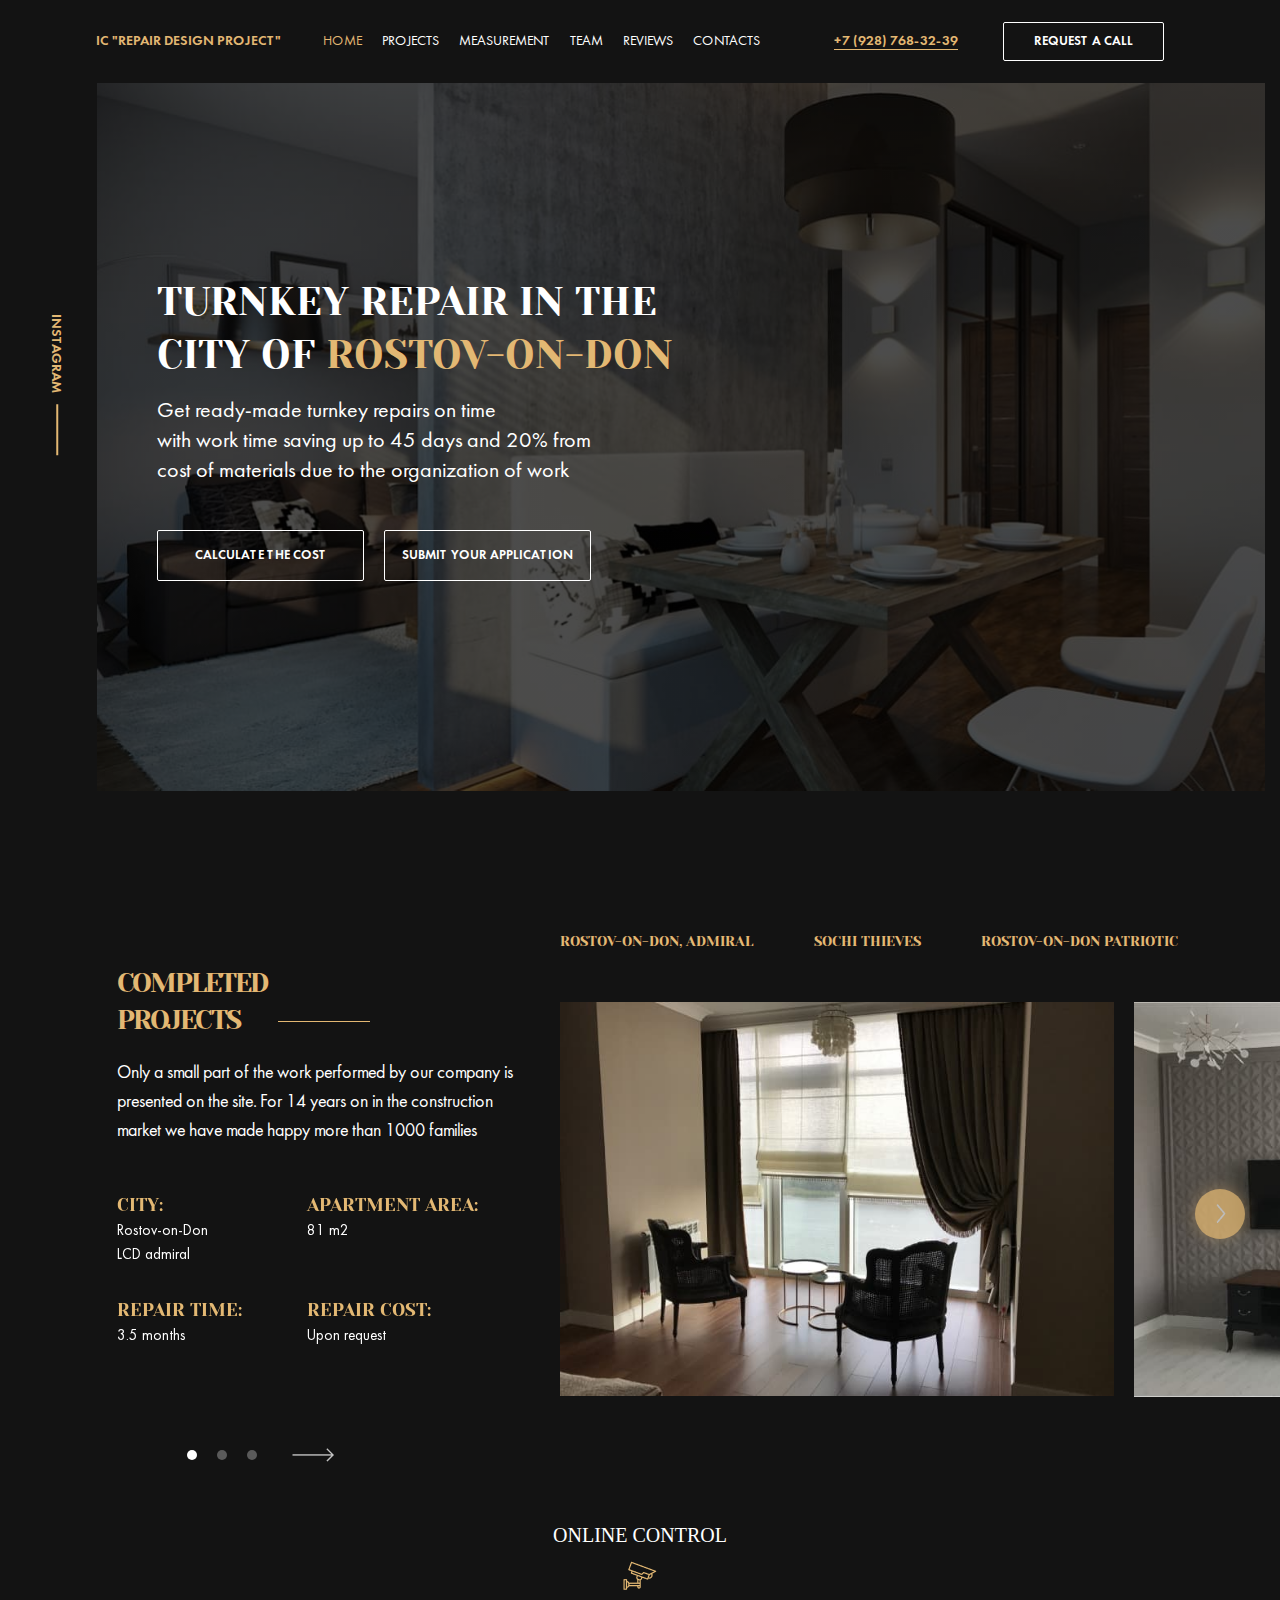
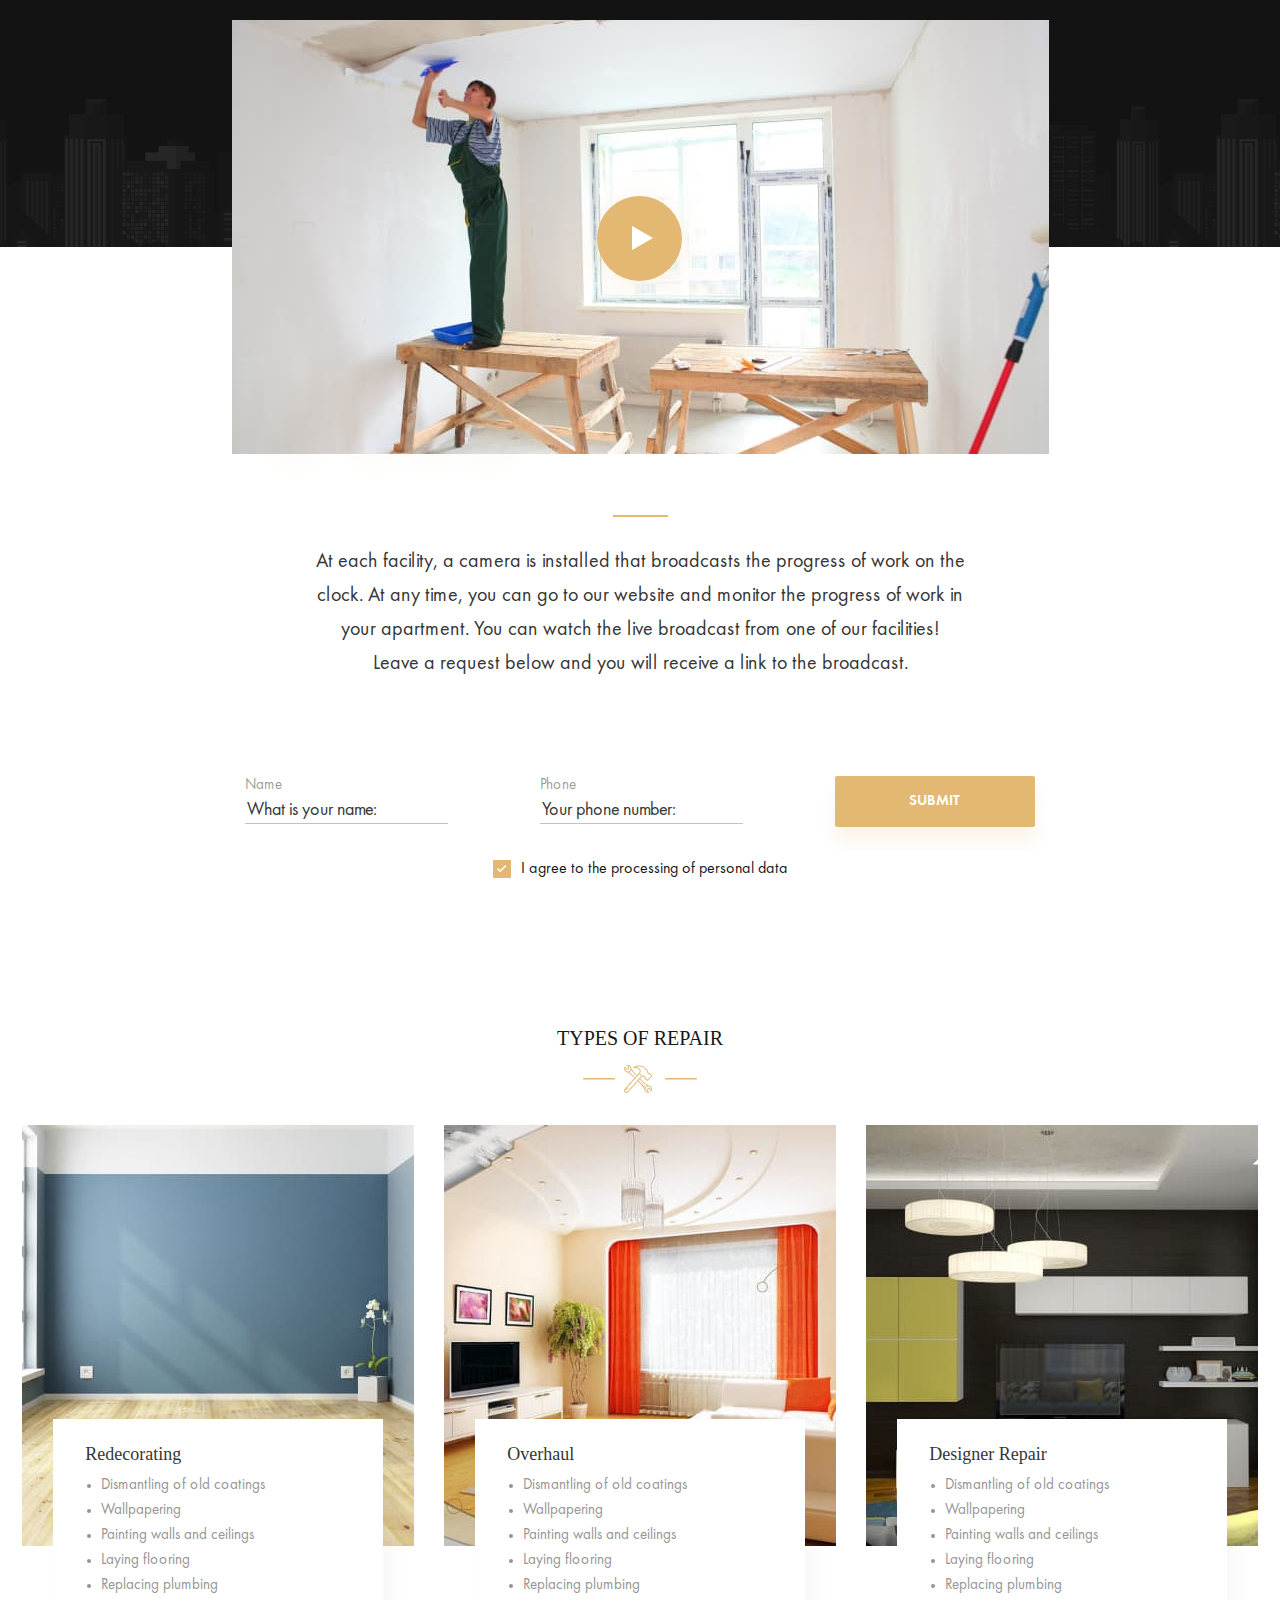
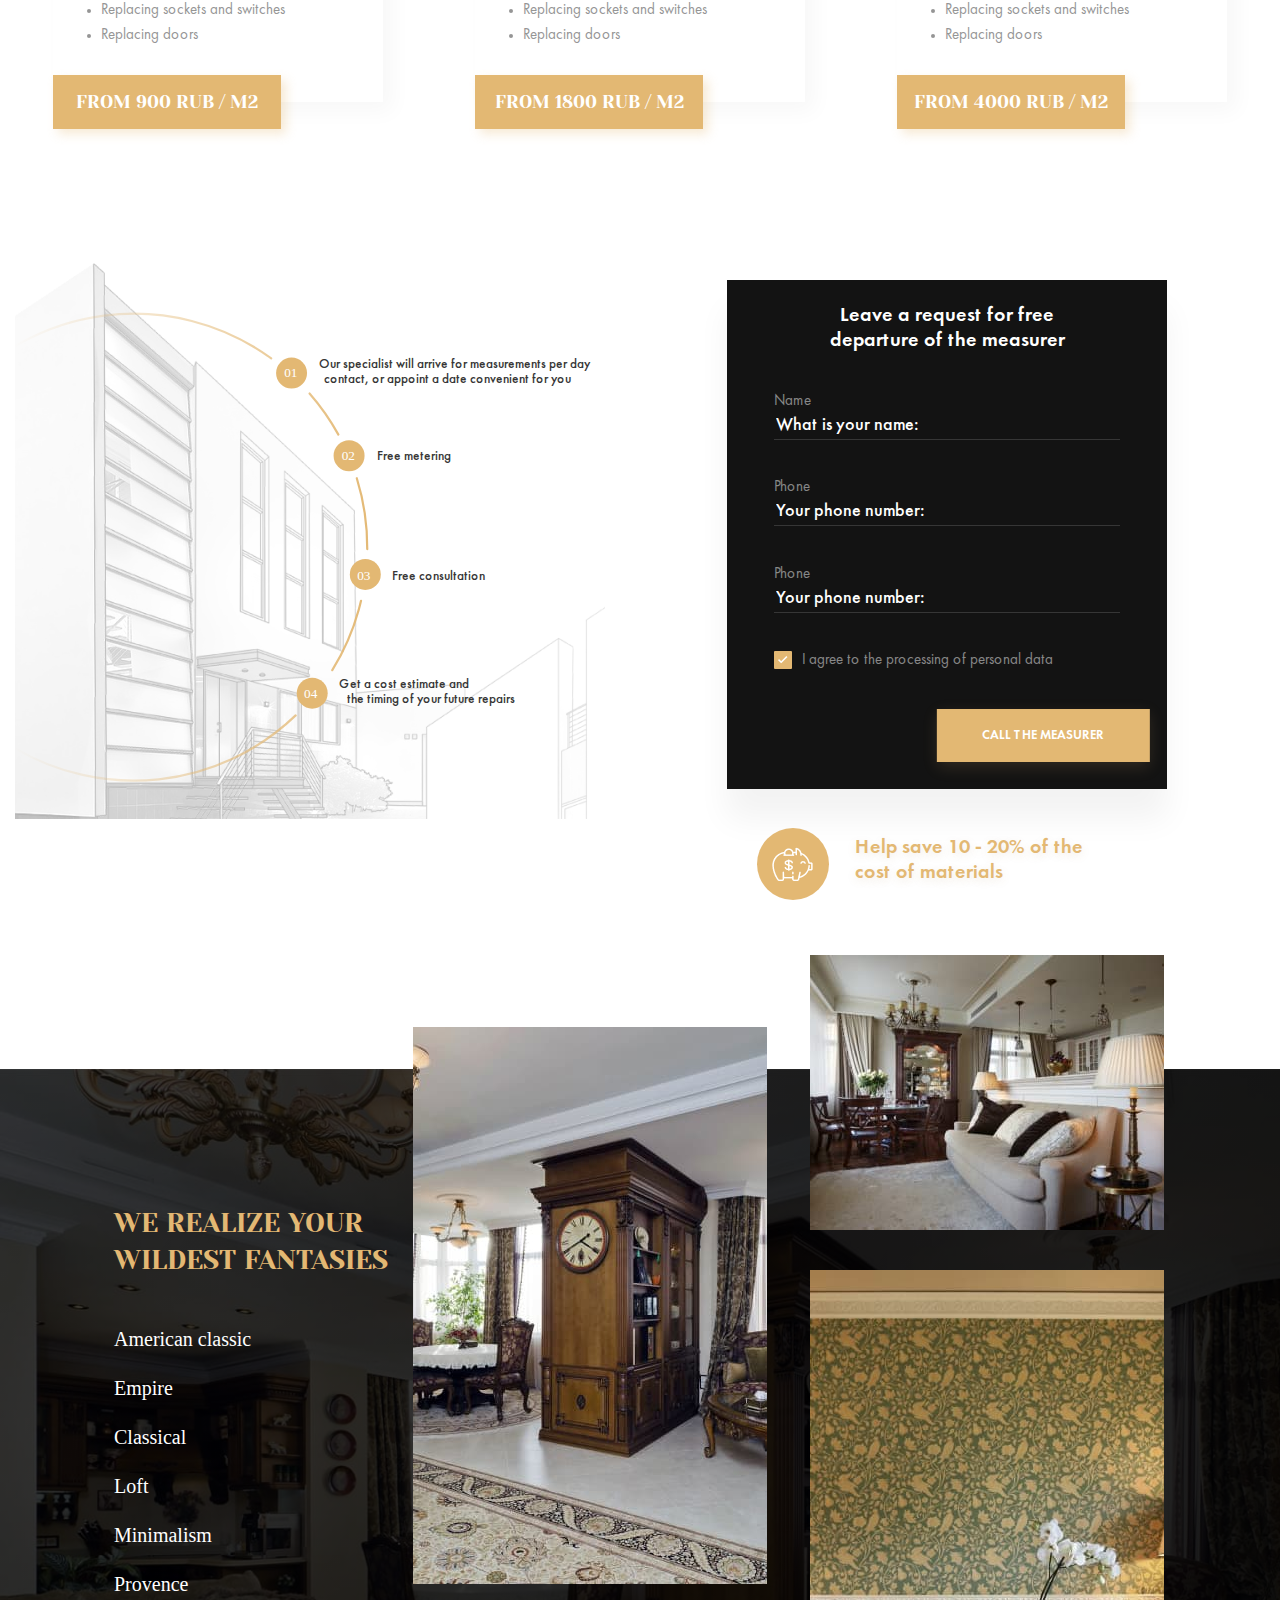
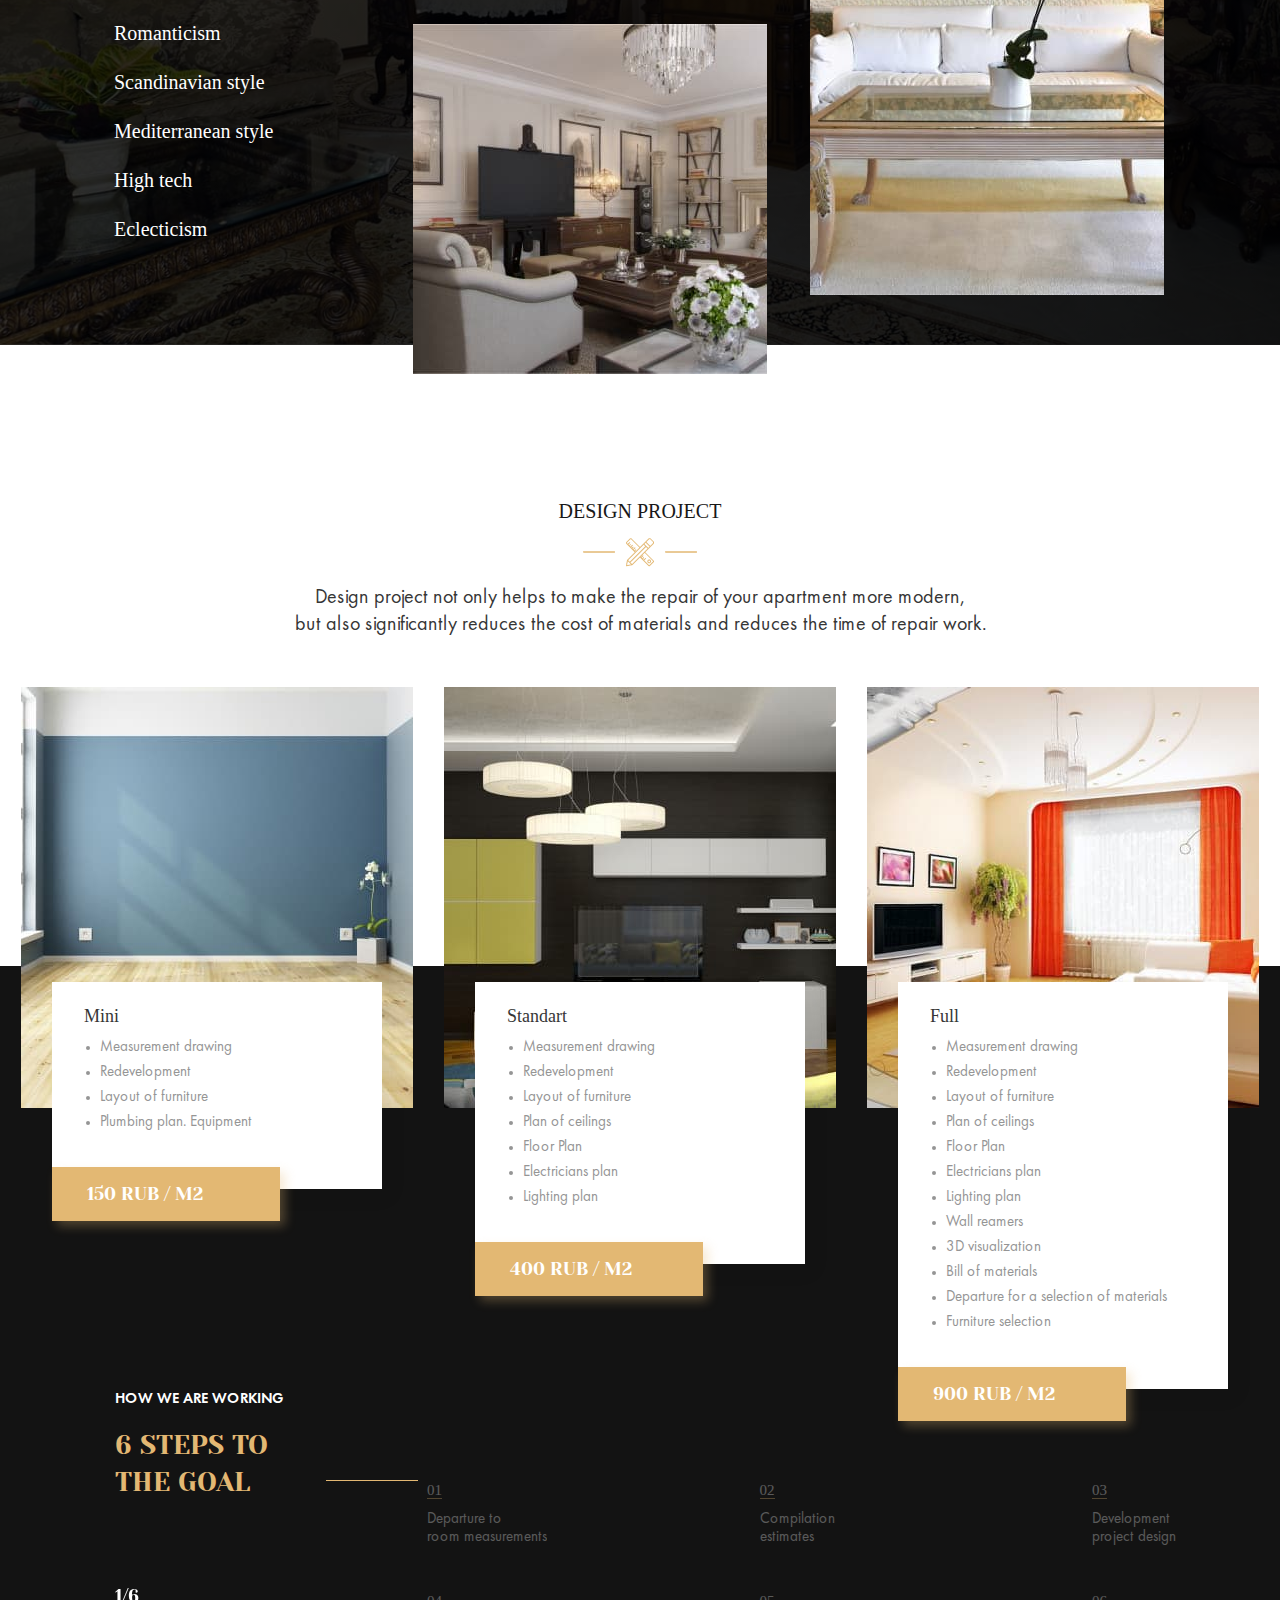
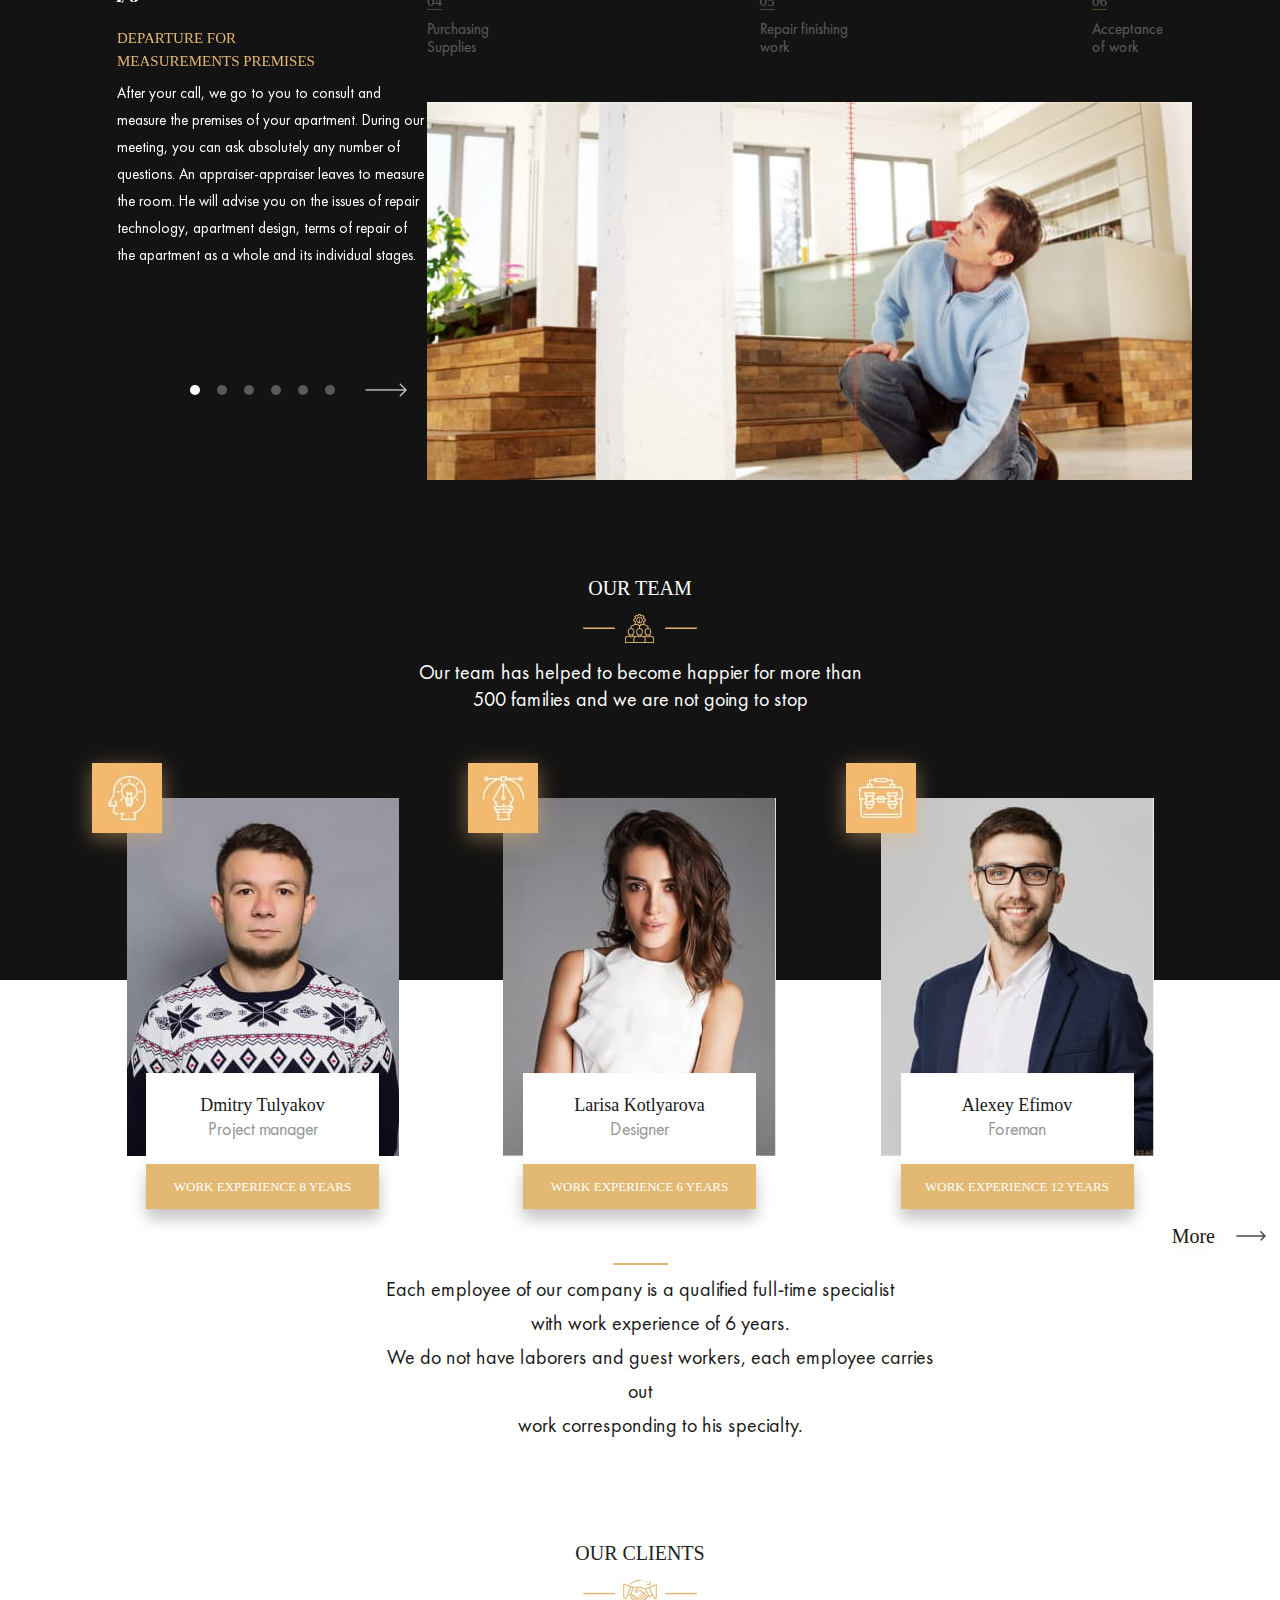
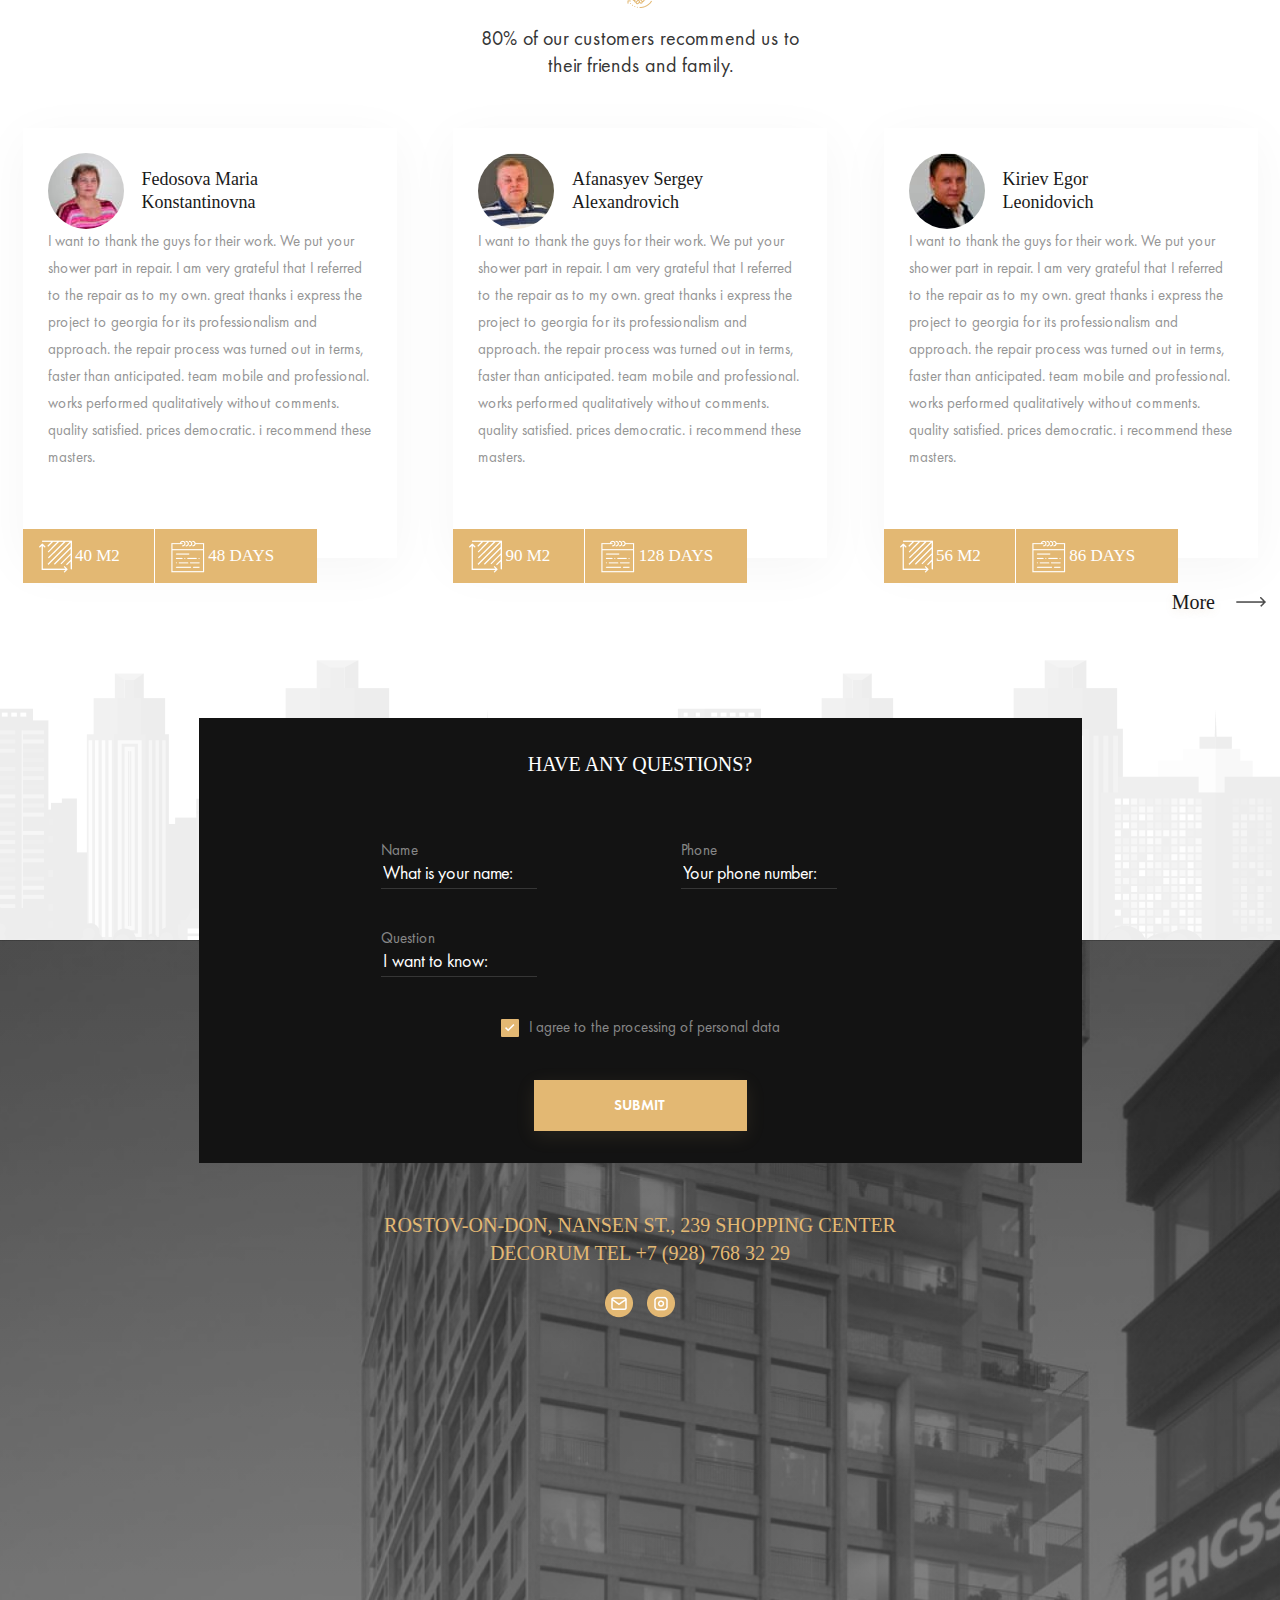
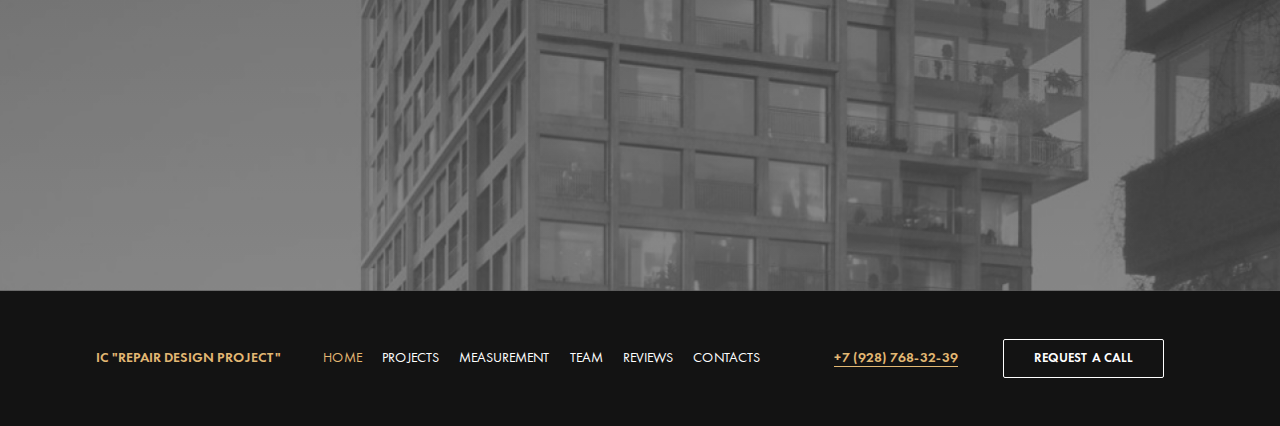
==== commit 4824057c: "10.01.20" ====
--- a/index.html
+++ b/index.html
@@ -598,9 +598,9 @@
       </div>
     </div>
   </footer>
-  <script type="text/javascript" src="./js/jquery.js"></script>
-  <script type="text/javascript" src="./js/slick.min.js"></script>
-  <script type="text/javascript" src="./js/js.js"></script>
+  <script src="./js/jquery.js"></script>
+  <script src="./js/slick.min.js"></script>
+  <script src="./js/js.js"></script>
 </body>
 
 </html>--- a/styles/css/main.css
+++ b/styles/css/main.css
@@ -628,6 +628,7 @@
 @media all and (max-width: 850px) {
   .wr-projects {
     padding-bottom: 380px;
+    background-image: none;
   }
   .wr-projects .container {
     padding-left: 0px;
@@ -724,27 +725,27 @@
 }
 /* wr-video */
 .wr-video {
-  min-height: 776px;
   display: flex;
   justify-content: center;
+  margin-bottom: -230px;
 }
 .wr-video .container {
   display: flex;
   flex-direction: column;
   align-items: center;
   transform: translateY(-326px);
-  position: absolute;
+  position: relative;
 }
 .wr-video .container > div {
   width: max-content;
   position: relative;
   margin-top: 30px;
 }
+.wr-video .container > img {
+  margin-top: 12px;
+}
 .wr-video h3 {
   color: #fff;
-}
-.wr-video img {
-  margin-top: 12px;
 }
 .wr-video video {
   width: 817px;
@@ -763,7 +764,7 @@
   border: none;
 }
 .wr-video .btnvideo img {
-  transform: translate(3px, -5px);
+  transform: translateX(3px);
 }
 .wr-video .btns {
   position: absolute;
@@ -777,22 +778,22 @@
   display: none;
 }
 .wr-video .play img {
-  transform: translate(3px, -6px) scale(0.65);
+  transform: translateX(3px) scale(0.65);
 }
 .wr-video .fastfwd img {
-  transform: translate(-2px, -7px) scale(0.5);
+  transform: translateX(-2px) scale(0.5);
 }
 .wr-video .rew {
   margin-right: 10px;
 }
 .wr-video .rew img {
-  transform: translate(-6px, -6px) scale(0.5) rotate(180deg);
+  transform: translateX(-6px) scale(0.5) rotate(180deg);
 }
 .wr-video .restart {
   margin-right: 30px;
 }
 .wr-video .restart img {
-  transform: translate(0, -5px) scale(0.6) rotate(180deg);
+  transform: scale(0.6) rotate(180deg);
   border: solid 1px white;
 }
 .wr-video .stop {
@@ -800,7 +801,7 @@
   position: relative;
 }
 .wr-video .stop img {
-  transform: translateY(-6px) scale(0.9);
+  transform: translateY(-1px) scale(0.9);
 }
 .wr-video .play:hover,
 .wr-video .fastfwd:hover,
@@ -935,7 +936,7 @@
   }
   .wr-video p {
     max-width: none;
-    padding: 0 15px;
+    padding: 0 20px;
   }
   .wr-video form div label {
     margin: 0 20px;
@@ -944,9 +945,21 @@
 @media all and (max-width: 710px) {
   .wr-video {
     min-height: 510px;
+    background-color: #131313;
+  }
+  .wr-video .rew img {
+    transform: translateX(-3px) scale(0.5) rotate(180deg);
+  }
+  .wr-video .fastfwd img {
+    transform: translateX(1px) scale(0.5);
+  }
+  .wr-video .container {
+    position: static;
+    transform: none;
   }
   .wr-video video {
-    height: 207px;
+    width: 340px;
+    height: auto;
   }
   .wr-video .btns {
     bottom: 2px;
@@ -957,39 +970,100 @@
     margin-top: 40px;
   }
   .wr-video form > label {
-    position: absolute;
-    top: 80px;
+    color: rgba(255, 255, 255, 0.5);
+    margin: 10px 0 50px;
+  }
+  .wr-video form input {
+    background-color: #131313;
+  }
+  .wr-video form input::-webkit-input-placeholder {
+    color: #fff;
+  }
+  .wr-video form input::-moz-placeholder {
+    color: #fff;
+  }
+  .wr-video form input:-moz-placeholder {
+    color: #fff;
+  }
+  .wr-video form input:-ms-input-placeholder {
+    color: #fff;
+  }
+  .wr-video form input::placeholder {
+    color: #fff;
   }
   .wr-video form div {
     flex-direction: column;
   }
+  .wr-video form div label {
+    color: rgba(255, 255, 255, 0.5);
+    margin-bottom: 40px;
+  }
   .wr-video form div label:last-child {
     margin-top: 65px;
-  }
-
-  .stop,
-.restart,
-.rew,
-.fastfwd,
-.play {
-    transform: scale(0.8);
+    position: absolute;
+    bottom: -65px;
+  }
+  .wr-video p {
+    color: #fff;
+    margin-top: 50px;
+  }
+  .wr-video .wr-video p:before {
+    top: -20px;
+  }
+  .wr-video .stop,
+.wr-video .restart,
+.wr-video .rew,
+.wr-video .fastfwd,
+.wr-video .play {
+    transform: scale(0.7);
+    margin: 0;
+    padding: 0;
+  }
+
+  .wr-projects {
+    padding-bottom: 50px;
+  }
+}
+@media all and (max-width: 530px) {
+  .wr-video p {
+    font-size: 14px;
+    line-height: 24px;
+  }
+}
+@media all and (max-width: 350px) {
+  .wr-video {
+    min-height: 560px;
+  }
+  .wr-video video {
+    width: 300px;
+    height: auto;
+  }
+  .wr-video form {
+    margin-top: 10px;
+  }
+  .wr-video form div label {
+    margin-bottom: 10px;
+  }
+  .wr-video form div label:last-child {
+    bottom: -35px;
   }
 }
 /* wr-types */
 .wr-types .container {
+  padding-top: 50px;
   display: flex;
   flex-direction: column;
   align-items: center;
 }
+.wr-types .container > img {
+  margin-top: 13px;
+}
 .wr-types h3 {
   color: #181818;
 }
-.wr-types img {
-  margin-top: 13px;
-}
 .wr-types .types {
   display: flex;
-  margin-top: 18px;
+  margin-top: 32px;
 }
 .wr-types .repair {
   display: flex;
@@ -1025,14 +1099,108 @@
   background-color: #e3b873;
   box-shadow: 5px 5px 10px rgba(227, 184, 115, 0.3);
   width: 228px;
-  height: 54px;
   transform: translate(-32px, 50%);
   text-align: center;
 }
 
+@media all and (max-width: 1270px) {
+  .wr-types .repair img {
+    width: 300px;
+  }
+}
+@media all and (max-width: 990px) {
+  .wr-types .repair img {
+    width: 250px;
+  }
+}
+@media all and (max-width: 840px) {
+  .wr-types .repair {
+    margin: 0 10px;
+  }
+  .wr-types .repair div {
+    padding: 0;
+  }
+  .wr-types .repair img {
+    width: 210px;
+  }
+  .wr-types .repair ul {
+    font-size: 13px;
+    line-height: 22px;
+  }
+  .wr-types .repair .repair-name {
+    font-size: 15px;
+    line-height: 21px;
+  }
+  .wr-types .repair .cost {
+    font-size: 14px;
+    line-height: 40px;
+    width: 84%;
+    transform: none;
+    text-transform: capitalize;
+  }
+}
+@media all and (max-width: 690px) {
+  .wr-types .types {
+    flex-direction: column;
+  }
+  .wr-types .repair {
+    margin: 0 15px;
+    margin-bottom: -40px;
+  }
+  .wr-types .repair div {
+    padding-left: 32px;
+    padding-top: 23px;
+  }
+  .wr-types .repair img {
+    width: auto;
+  }
+  .wr-types .repair ul {
+    font-size: 15px;
+    line-height: 25px;
+  }
+  .wr-types .repair .repair-name {
+    font-size: 18px;
+    line-height: 25px;
+  }
+  .wr-types .repair .cost {
+    font-size: 18px;
+    line-height: 54px;
+    width: 84%;
+    transform: translate(-32px, 50%);
+    text-transform: uppercase;
+  }
+}
+@media all and (max-width: 430px) {
+  .wr-types .repair {
+    margin: 0 10px;
+    margin-bottom: -80px;
+  }
+  .wr-types .repair div {
+    padding-left: 15px;
+    padding-top: 0;
+  }
+  .wr-types .repair img {
+    width: 260px;
+  }
+  .wr-types .repair ul {
+    font-size: 13px;
+    line-height: 22px;
+  }
+  .wr-types .repair .repair-name {
+    font-size: 15px;
+    line-height: 21px;
+  }
+  .wr-types .repair .cost {
+    font-size: 14px;
+    line-height: 40px;
+    width: 84%;
+    transform: none;
+    text-transform: capitalize;
+  }
+}
 /* wr-measurement */
 .wr-measurement {
-  padding: 82px 0 275px;
+  padding: 82px 0 273px;
 }
 .wr-measurement .container {
   display: flex;
@@ -1179,6 +1347,50 @@
   top: -16%;
 }
 
+@media all and (max-width: 1430px) {
+  .free-metering svg {
+    width: 650px;
+  }
+}
+@media all and (max-width: 1285px) {
+  .free-metering svg {
+    width: 590px;
+  }
+
+  .measurer form {
+    width: 440px;
+  }
+
+  .wr-measurement {
+    padding: 0px 0px 200px;
+  }
+}
+@media all and (max-width: 1160px) {
+  .free-metering {
+    width: 100%;
+  }
+  .free-metering svg {
+    display: none;
+  }
+}
+@media all and (max-width: 950px) {
+  .free-metering {
+    display: none;
+  }
+
+  .wr-measurement .container {
+    justify-content: center;
+  }
+
+  .measurer {
+    padding: 0px 0px 60px 0;
+  }
+}
+@media all and (max-width: 500px) {
+  .wr-measurement {
+    display: none;
+  }
+}
 /* wr-realization */
 .wr-realization .container {
   background: linear-gradient(120.96deg, rgba(0, 0, 0, 0.75), rgba(0, 0, 0, 0.9)), url(../../img/wr-realization.jpg);
@@ -1196,40 +1408,117 @@
 .wr-realization .container .list ul {
   font-family: Proxima Nova;
   font-size: 20px;
-  line-height: 34px;
-  color: #fff;
-  min-height: 526px;
-  justify-content: space-between;
-  display: flex;
-  flex-direction: column;
+  line-height: 49px;
+  color: #fff;
 }
 
 .pictures {
   display: flex;
   position: absolute;
   right: 116px;
-  top: -113px;
+  top: -13%;
 }
 .pictures div {
   display: flex;
   flex-direction: column;
-  justify-content: space-between;
-}
-.pictures div img {
-  max-width: 354px;
 }
 
 .first-column {
   position: relative;
   top: 72px;
-  min-height: 947px;
   margin-right: 43px;
 }
-
-.second-column img:nth-child(2) {
-  margin-bottom: 10px;
-}
-
+.first-column img:first-child {
+  margin-bottom: 40px;
+}
+
+.second-column img:first-child {
+  margin-bottom: 40px;
+}
+
+@media all and (max-width: 1270px) {
+  .wr-realization .container {
+    padding-left: 70px;
+  }
+
+  .pictures {
+    right: 70px;
+  }
+}
+@media all and (max-width: 1180px) {
+  .wr-realization .container {
+    padding: 60px 0 60px 50px;
+  }
+
+  .pictures {
+    right: 50px;
+  }
+
+  .pictures div img {
+    width: 300px;
+  }
+}
+@media all and (max-width: 1030px) {
+  .pictures div img {
+    width: 250px;
+  }
+
+  .wr-realization .container .list h2 {
+    font-size: 22px;
+    line-height: 30px;
+    max-width: 235px;
+  }
+  .wr-realization .container .list ul {
+    font-size: 20px;
+    line-height: 39px;
+  }
+}
+@media all and (max-width: 880px) {
+  .pictures div img {
+    width: 180px;
+  }
+
+  .wr-realization .container {
+    padding: 40px 0 40px 40px;
+  }
+  .wr-realization .container .list h2 {
+    margin-bottom: 10px;
+  }
+  .wr-realization .container .list ul {
+    font-size: 18px;
+    line-height: 32px;
+  }
+
+  .first-column {
+    top: 45px;
+  }
+
+  .pictures {
+    right: 40px;
+  }
+}
+@media all and (max-width: 725px) {
+  .wr-realization .container {
+    flex-direction: column;
+    align-items: center;
+    padding: 40px 0;
+  }
+  .wr-realization .container .list ul {
+    display: none;
+  }
+
+  .pictures {
+    display: flex;
+    position: static;
+    right: auto;
+    top: auto;
+  }
+
+  .first-column {
+    position: static;
+    margin-right: 30px;
+  }
+}
 /* design */
 .wr-design {
   background: linear-gradient(to top, #131313 40.5%, #fff 40.5%);
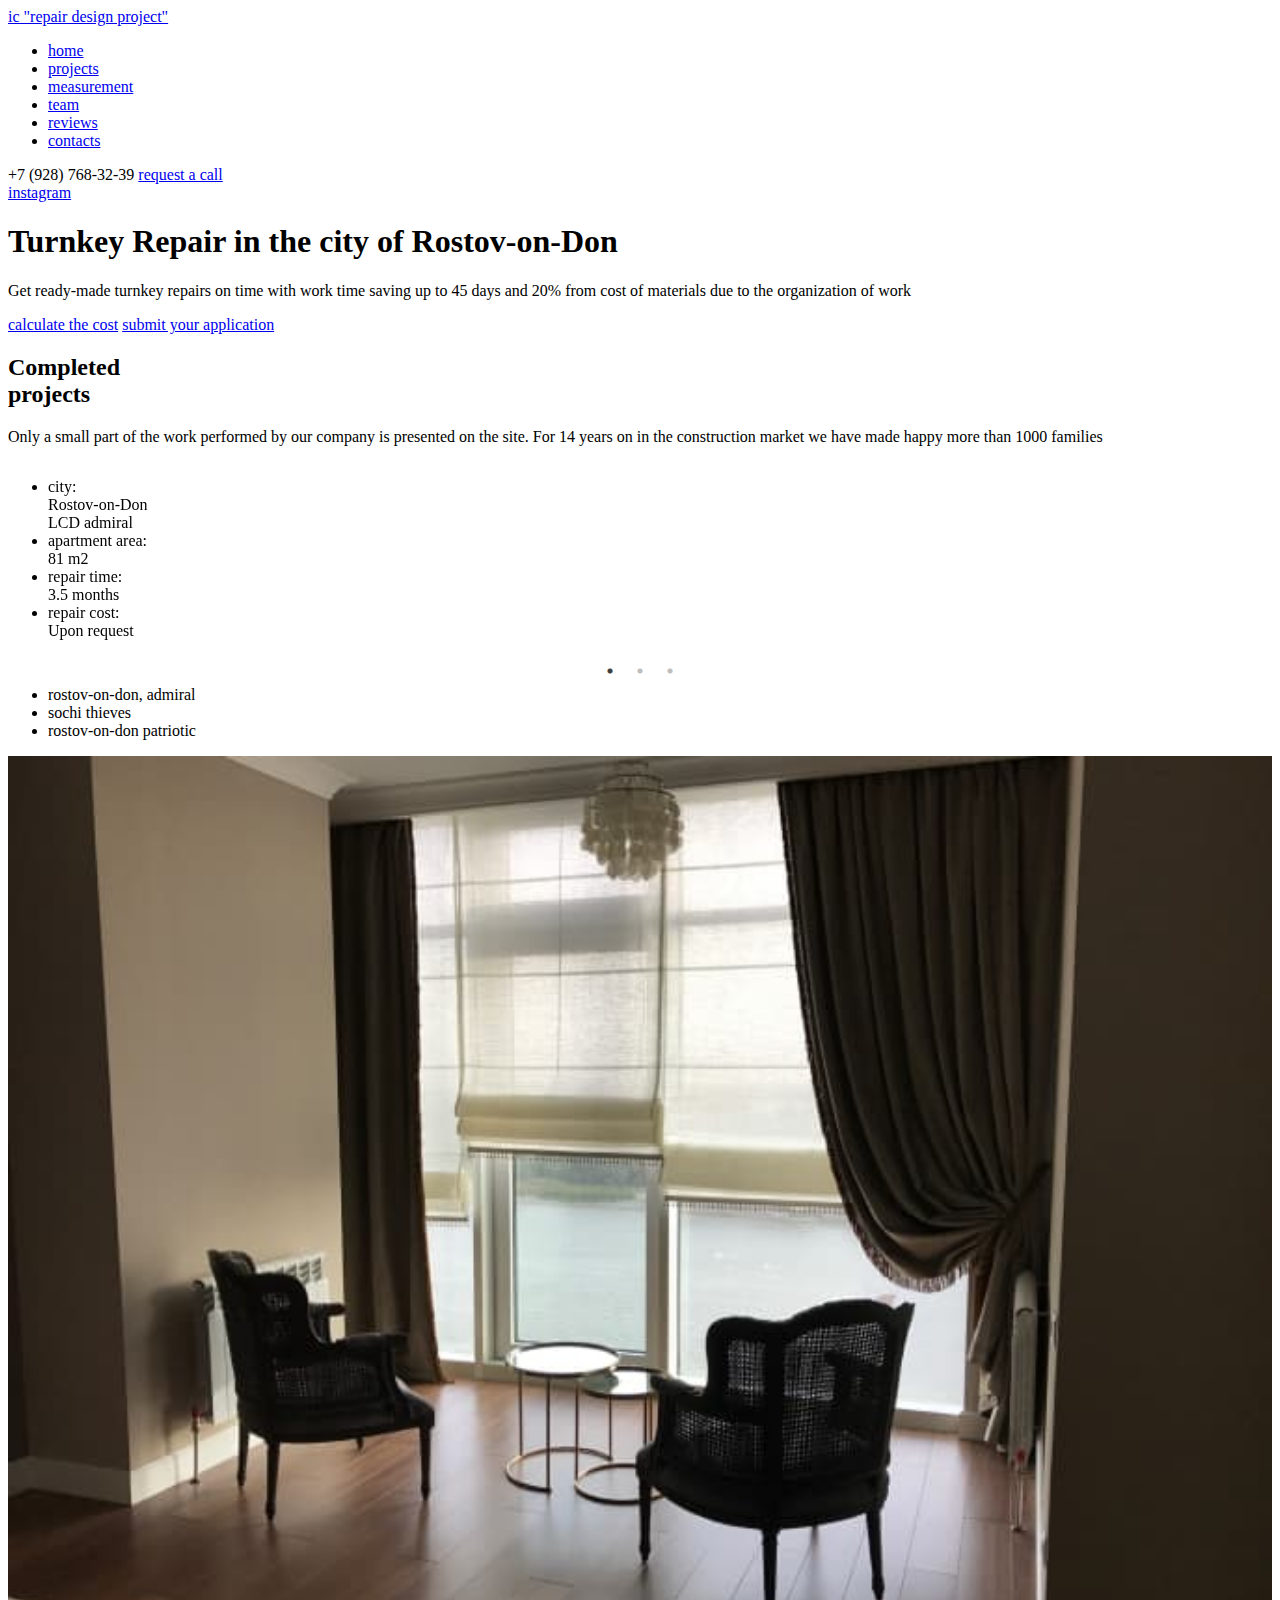
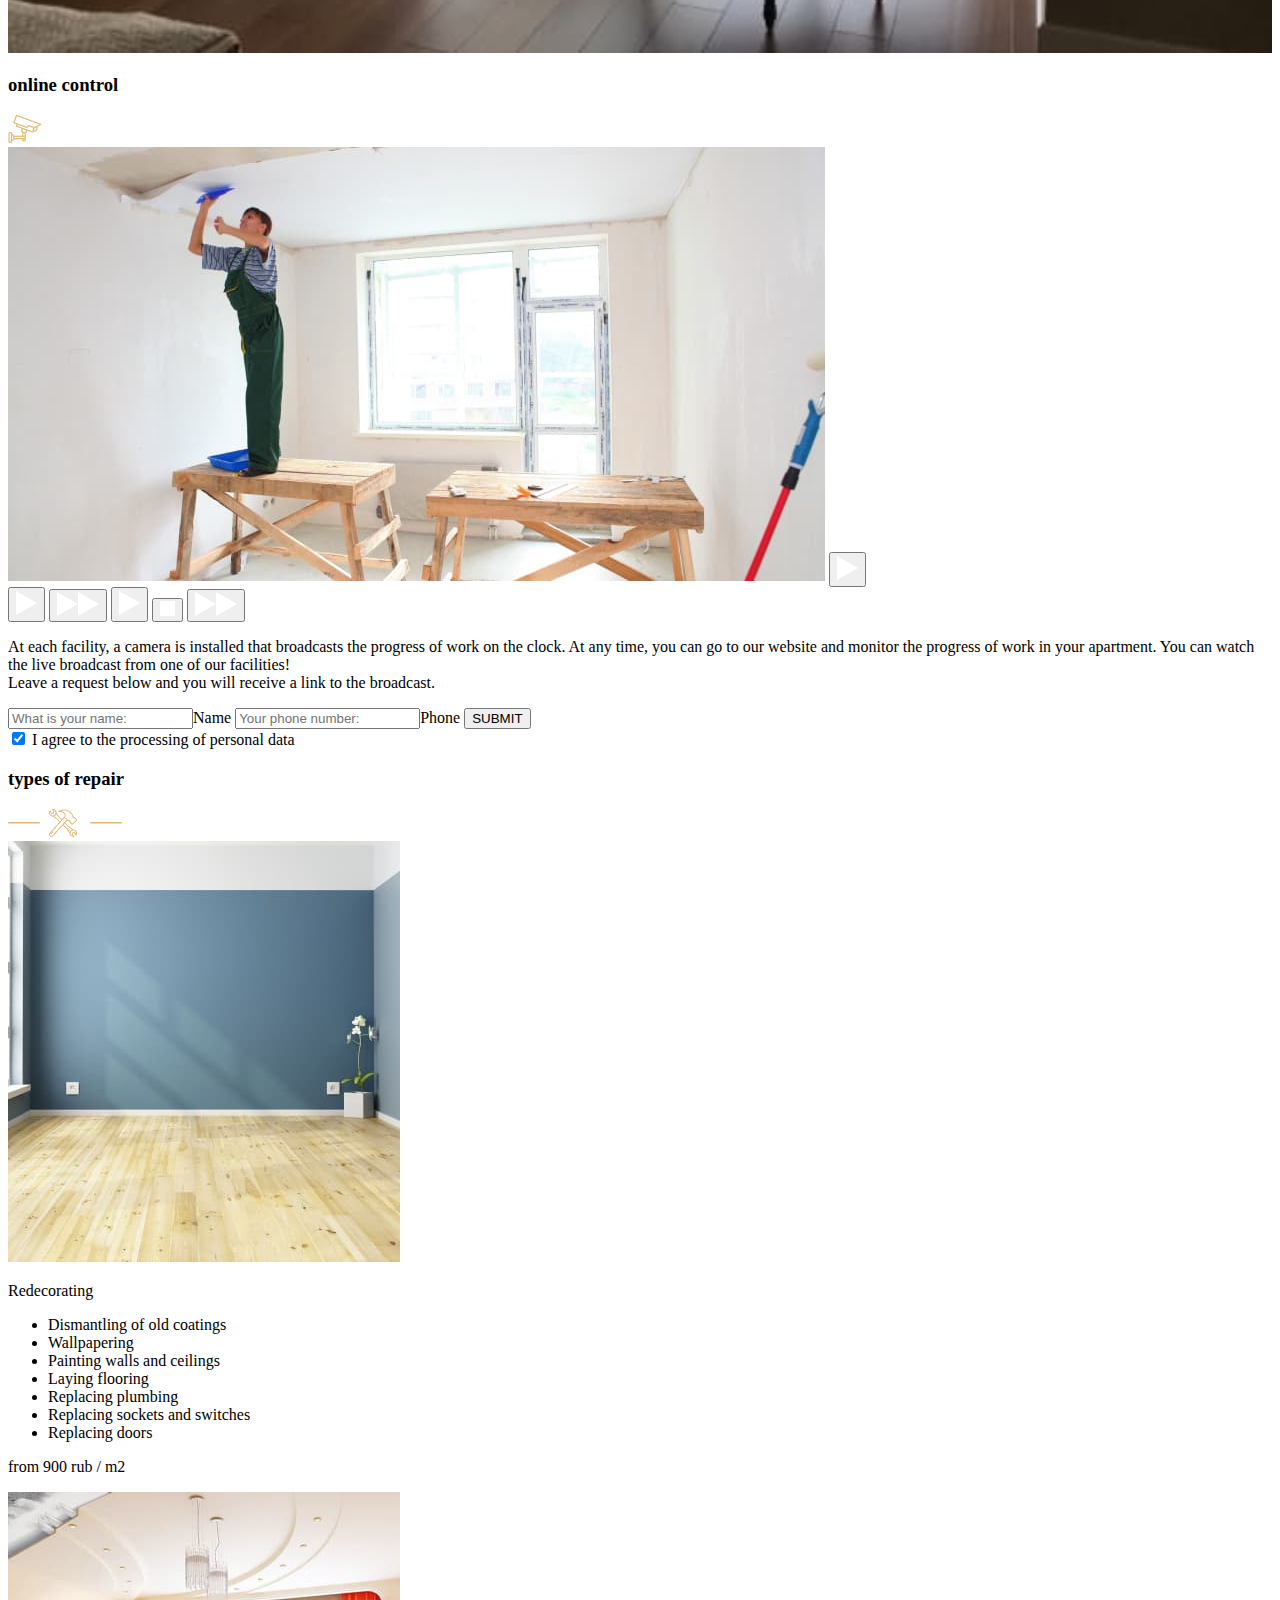
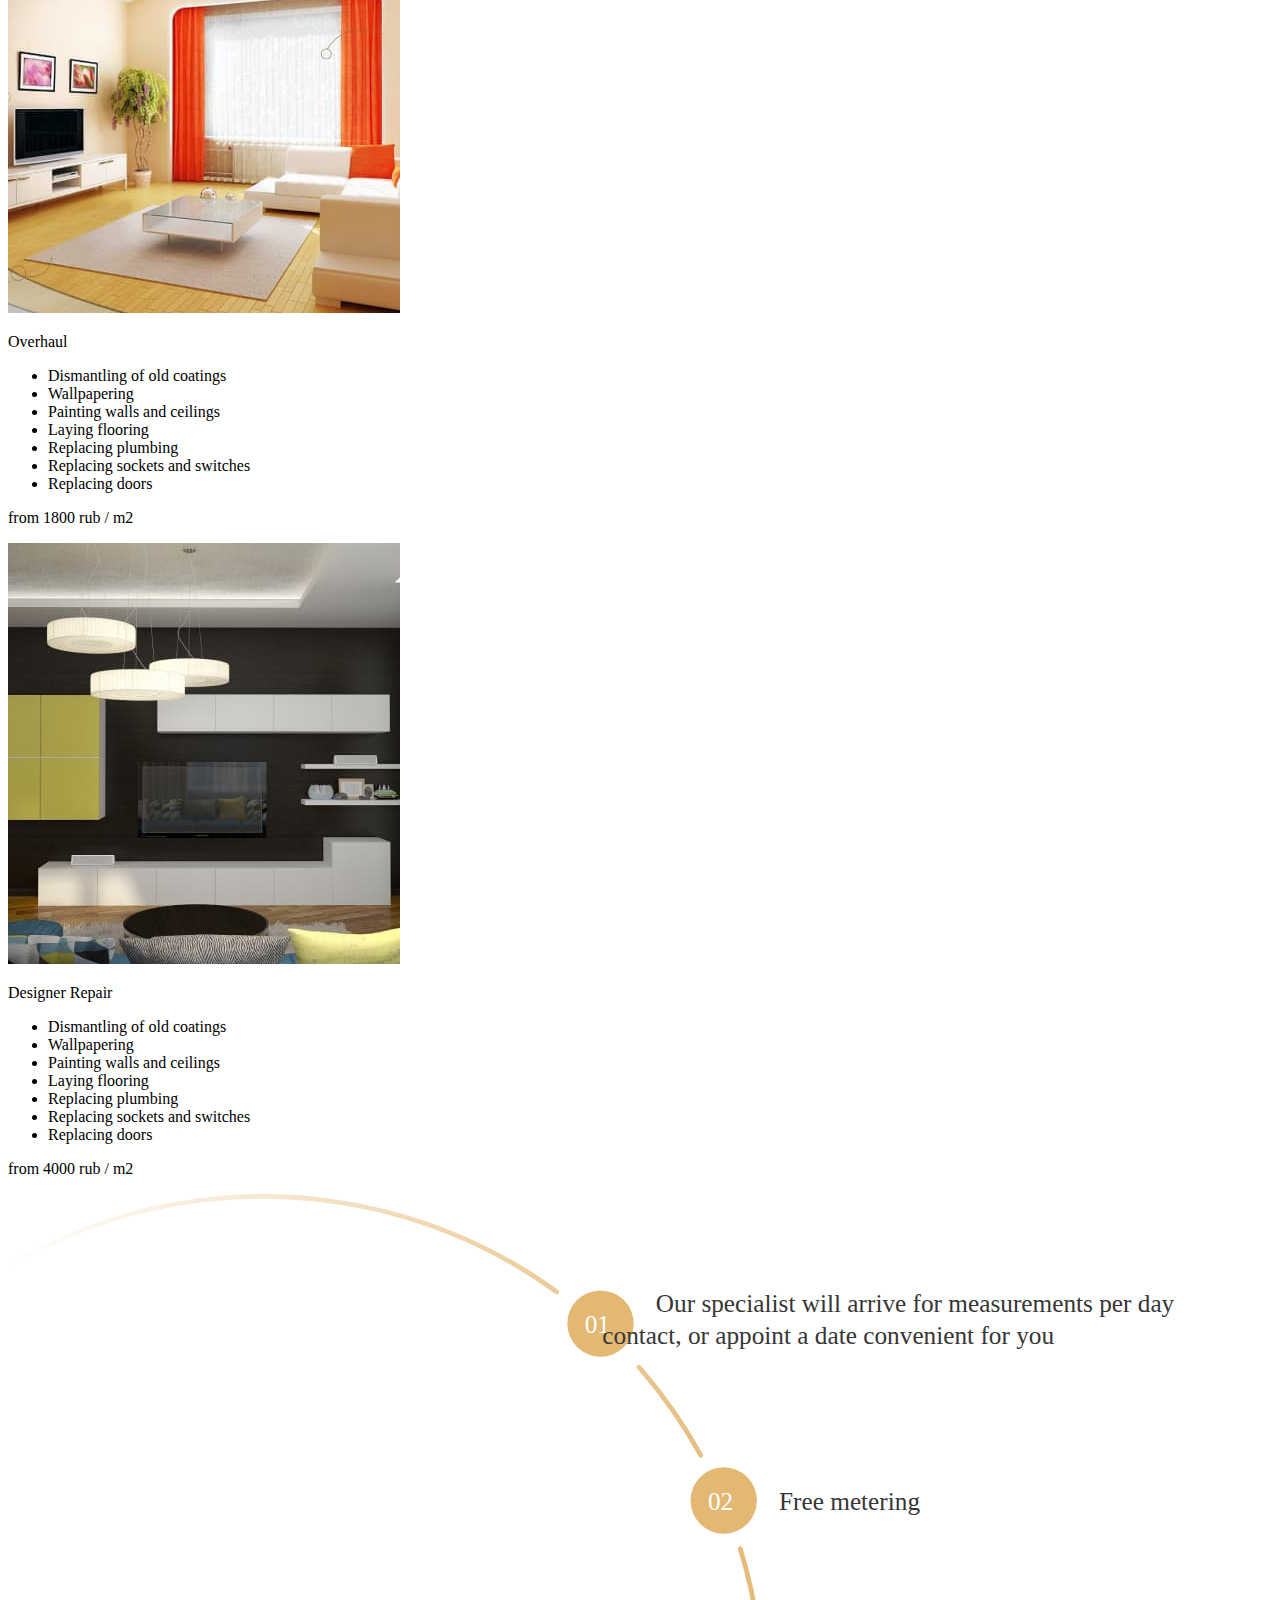
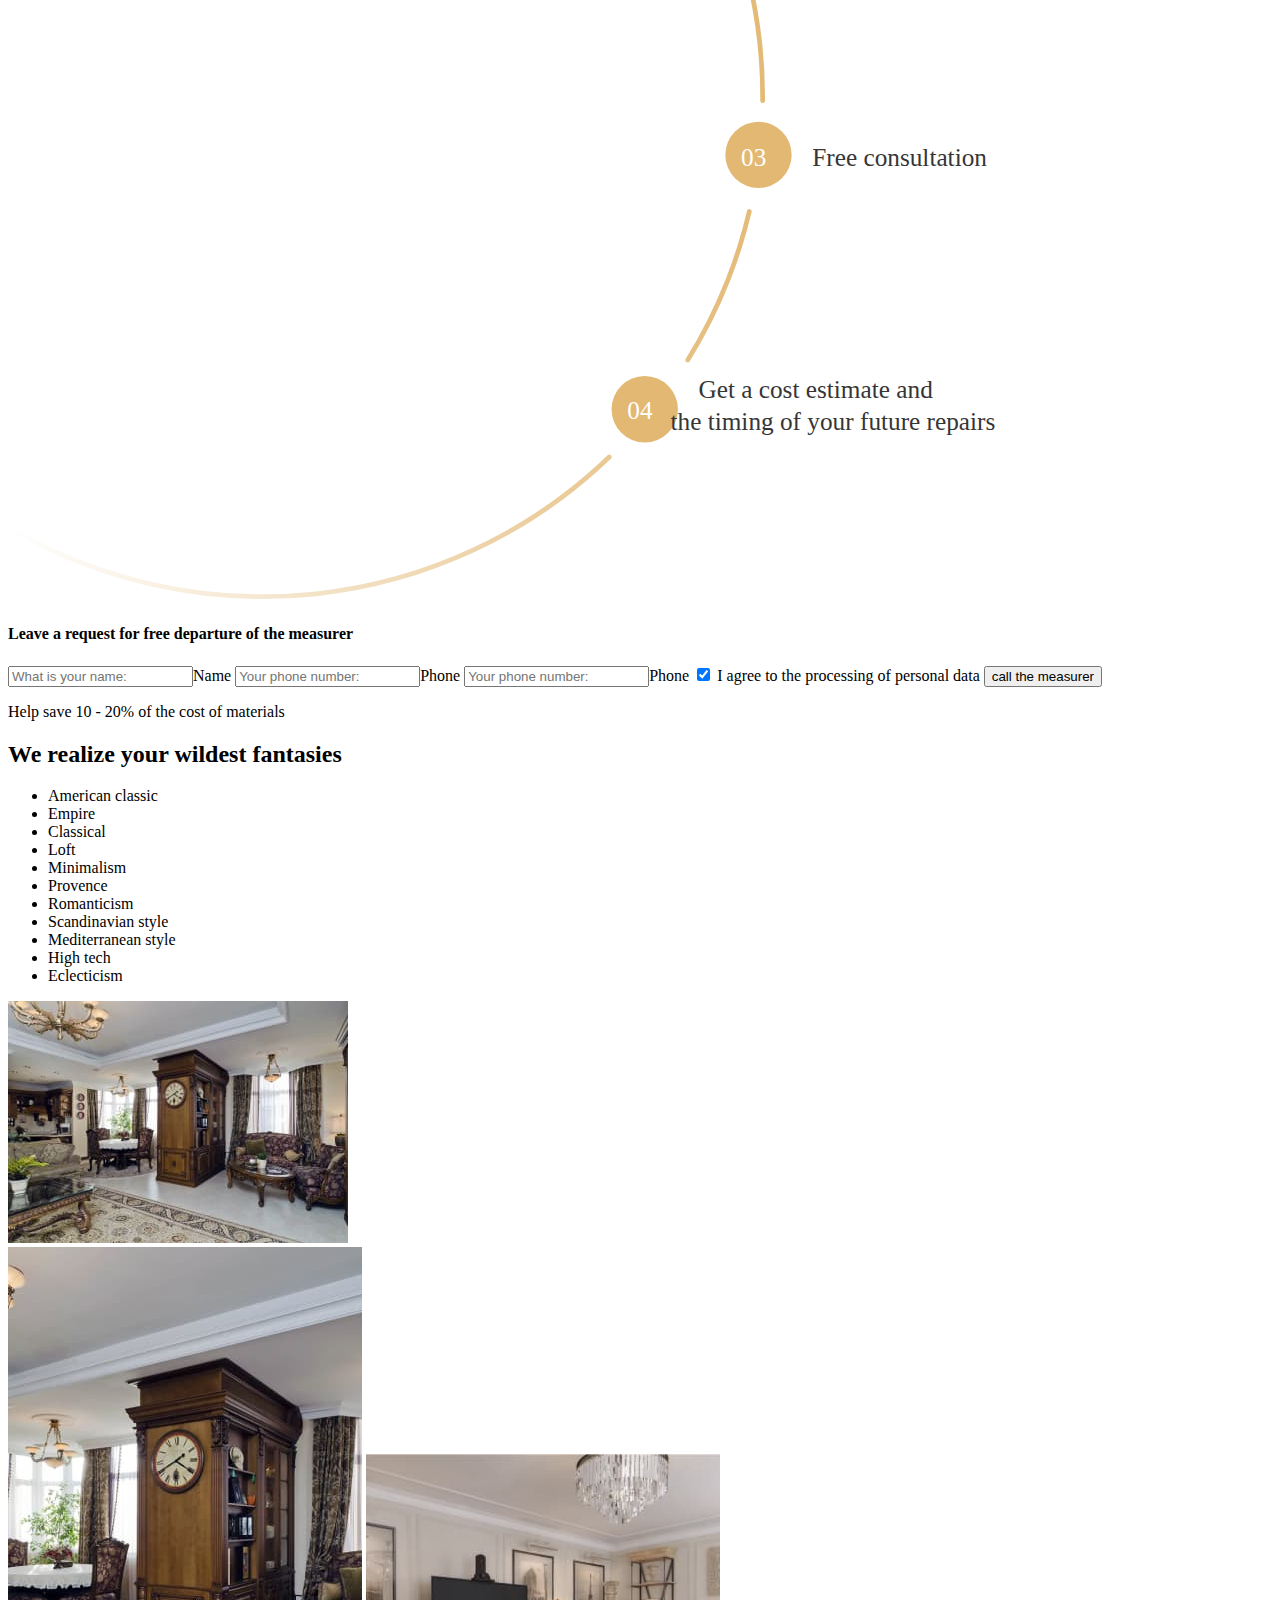
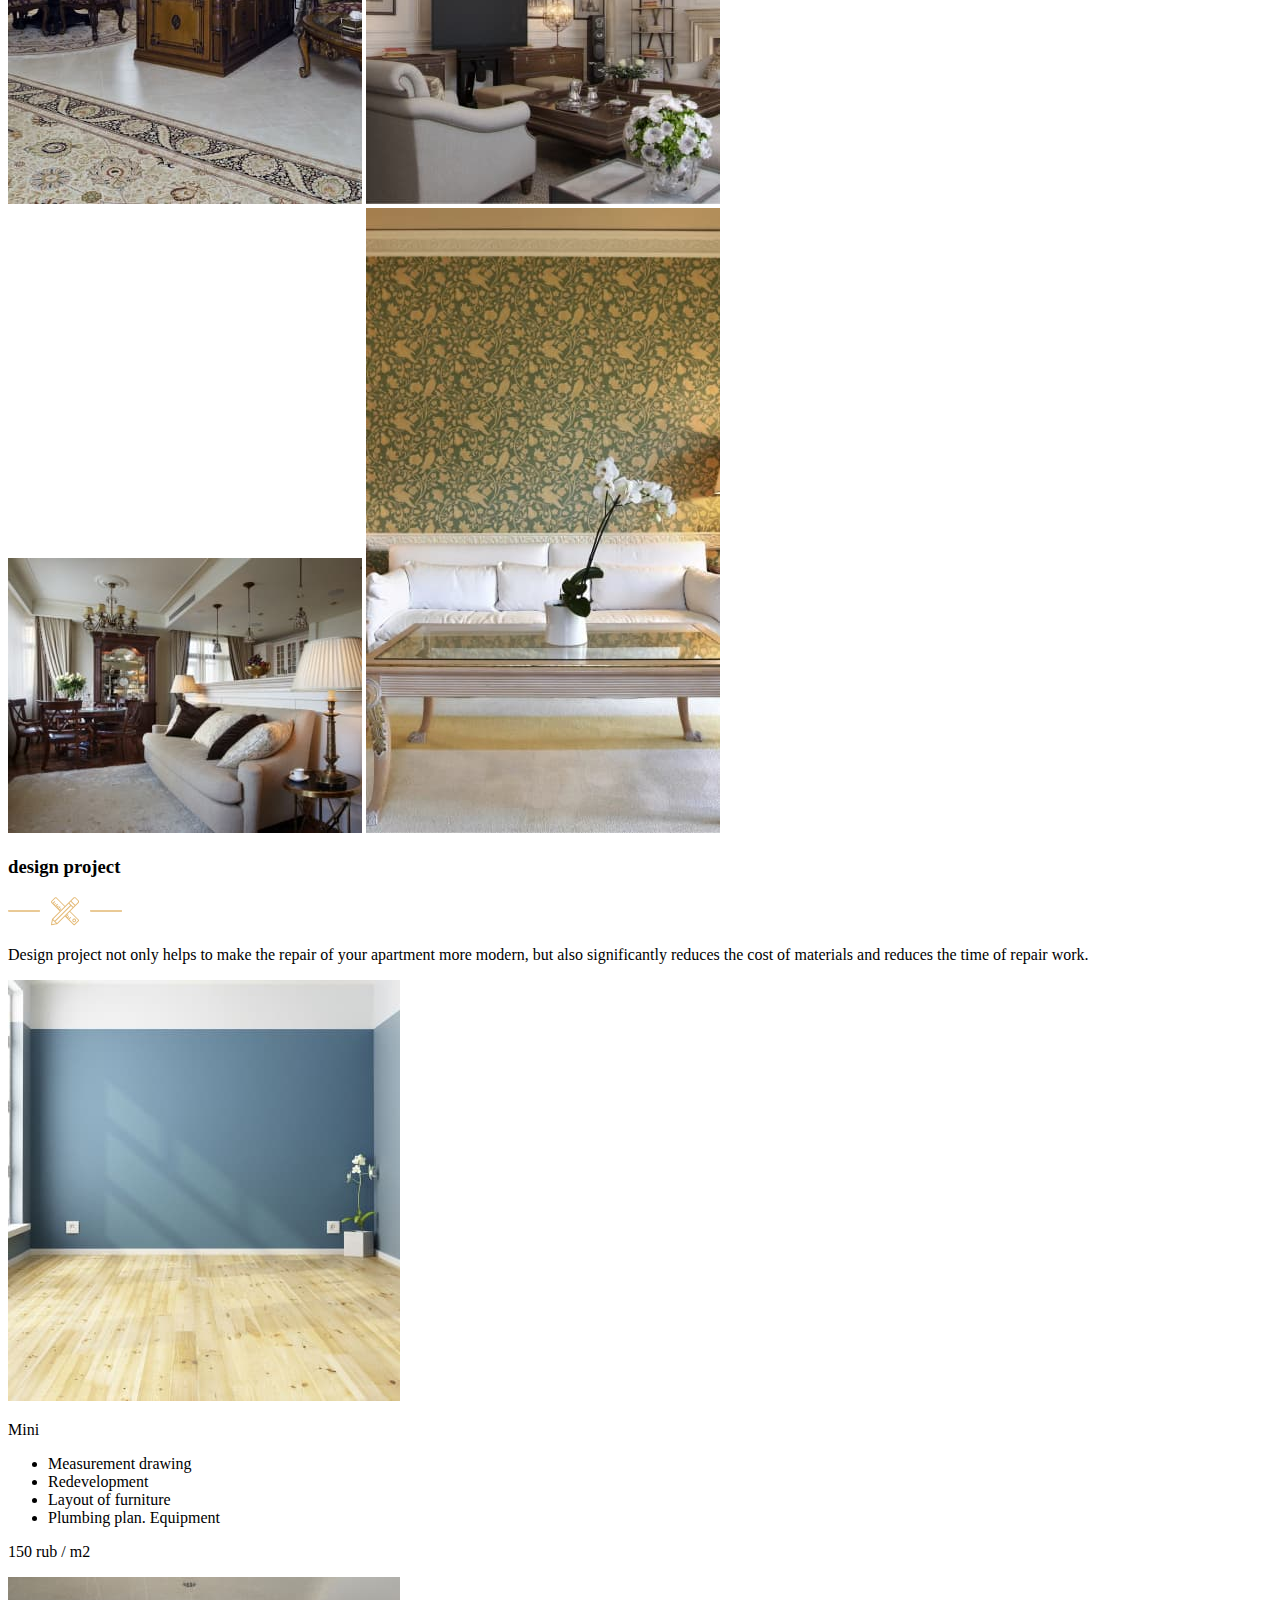
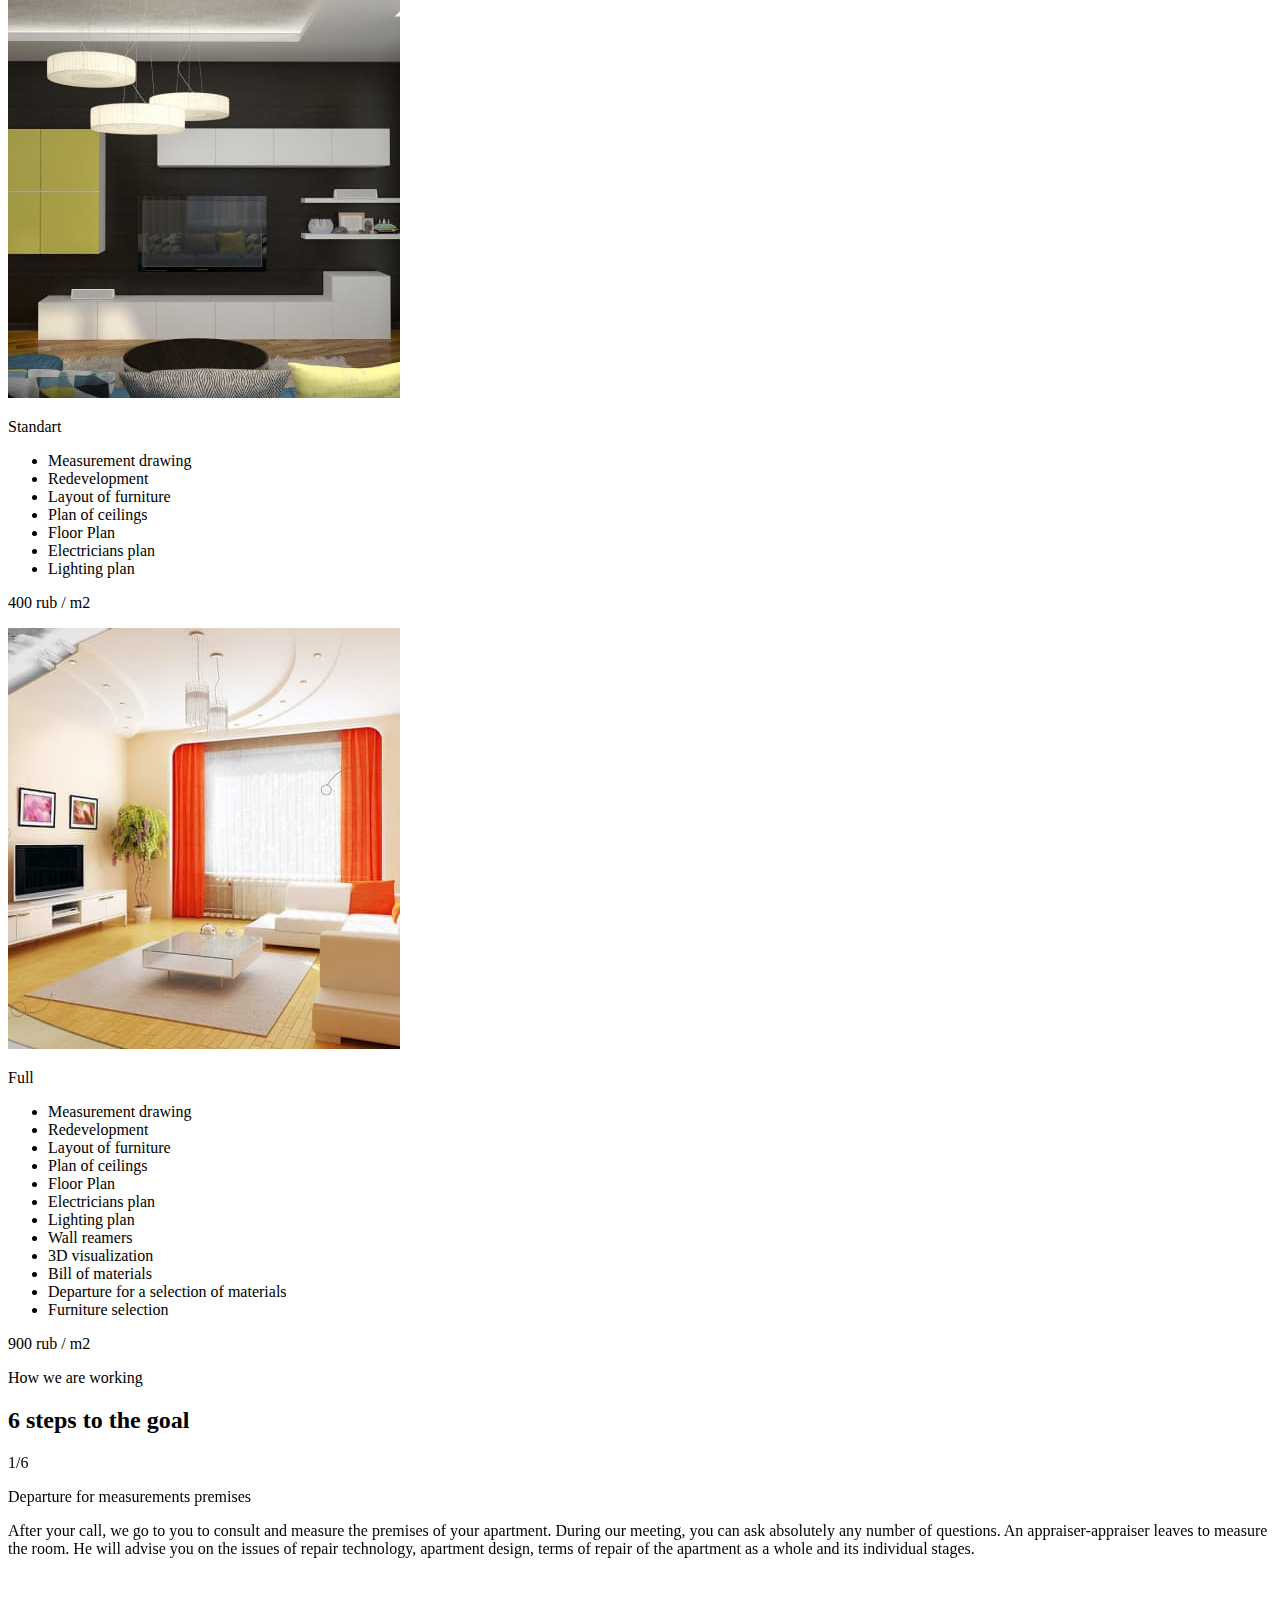
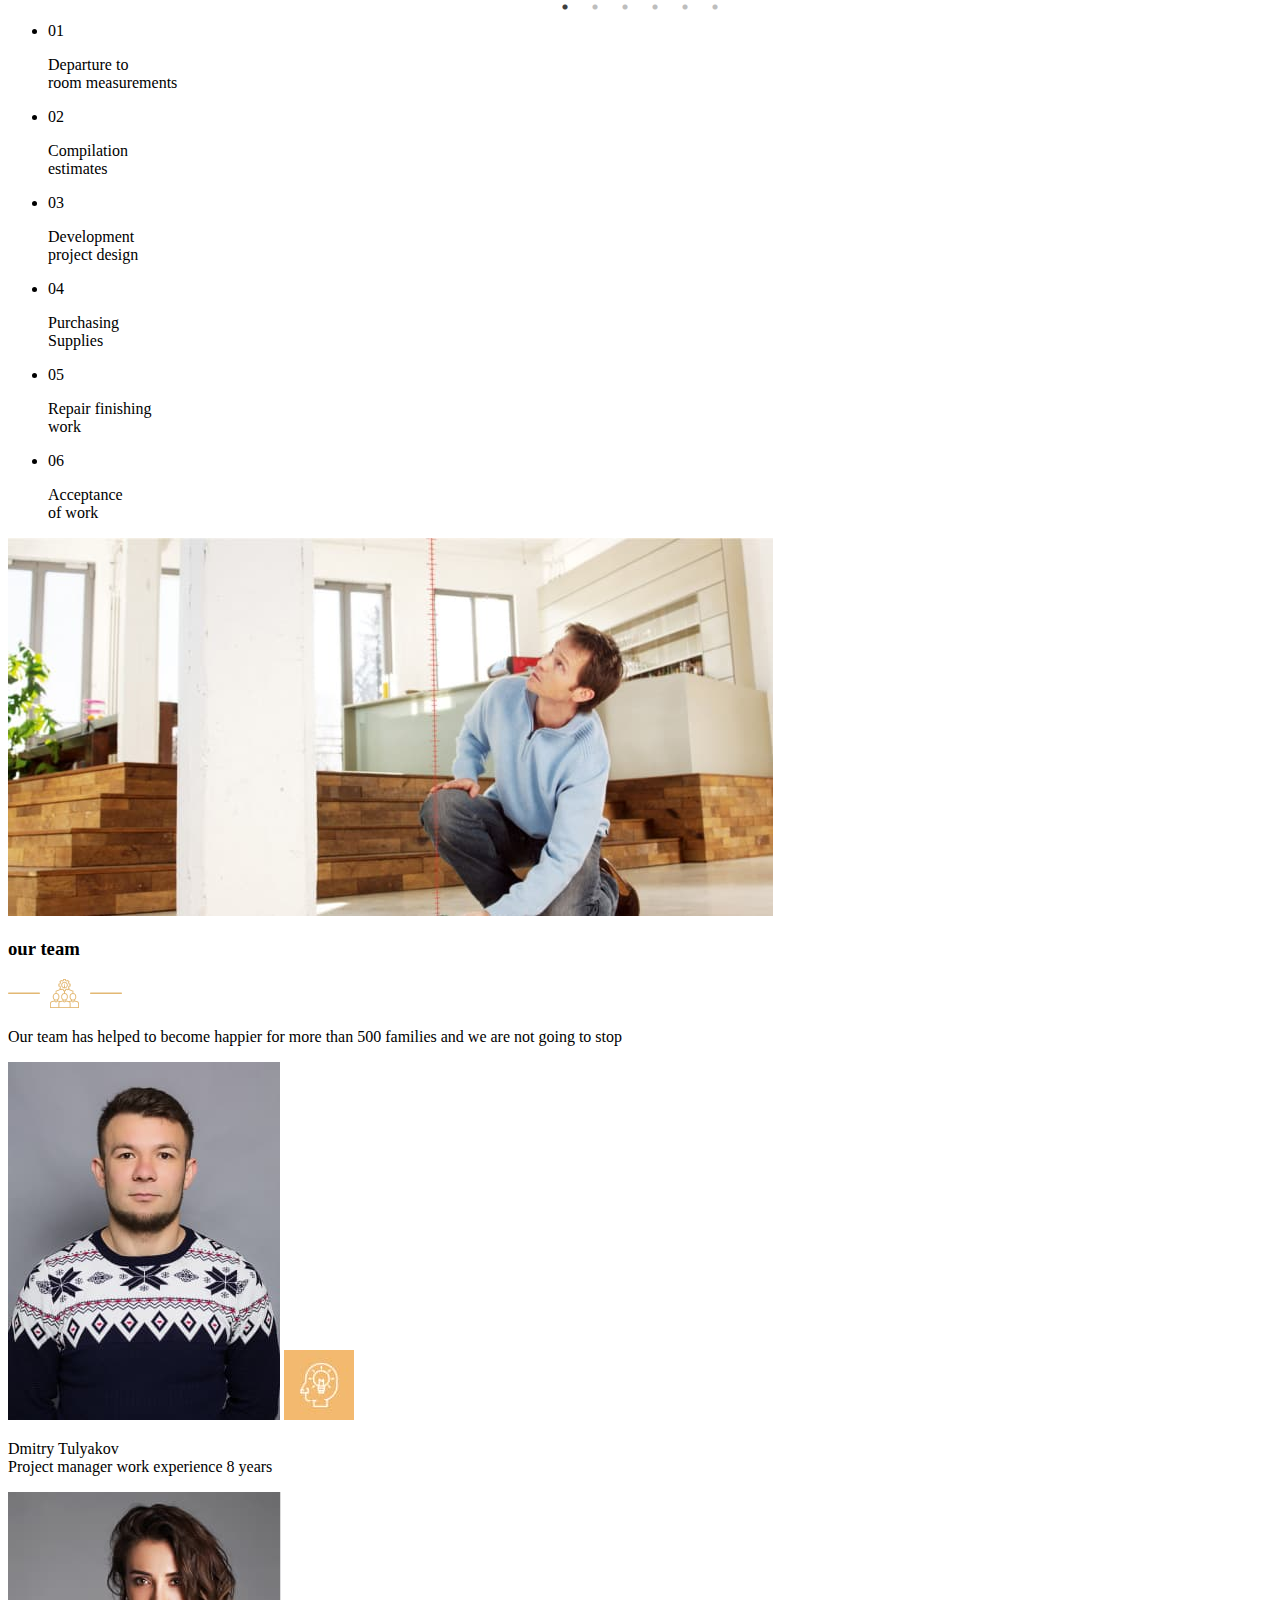
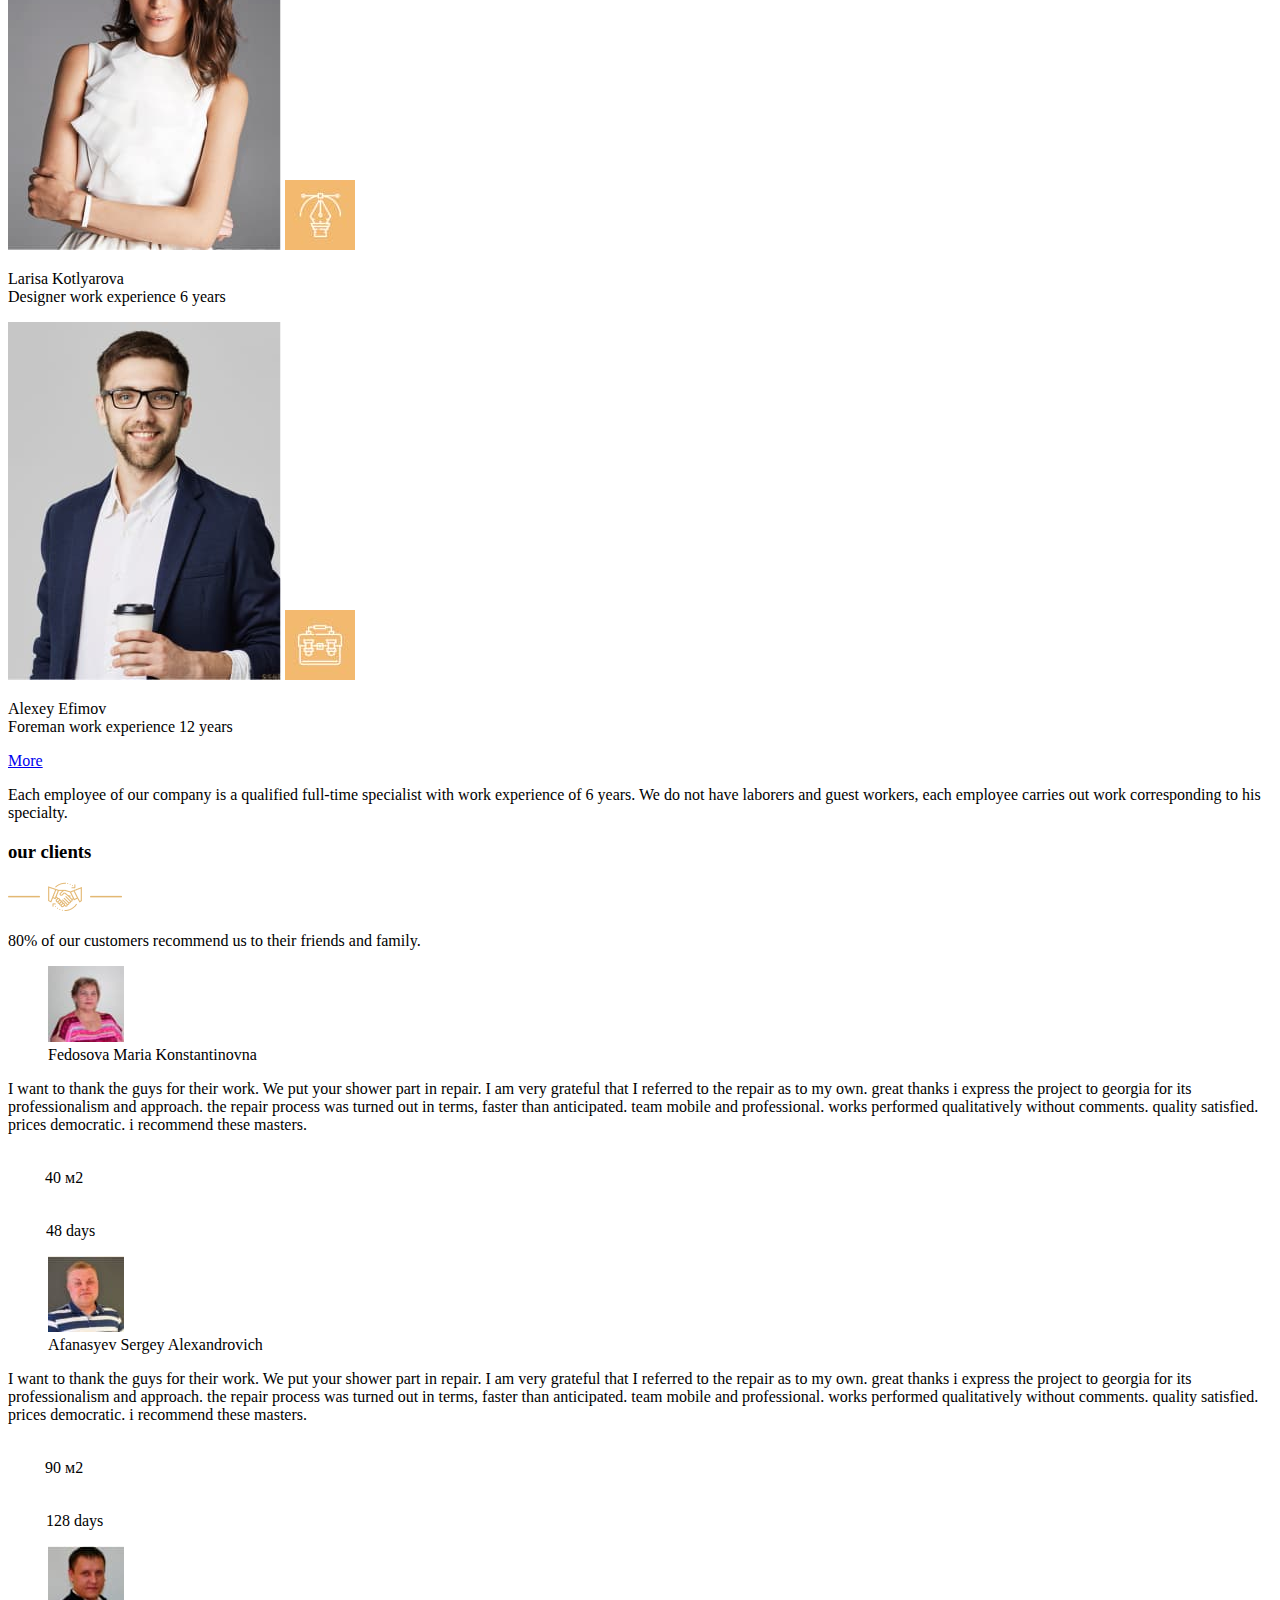
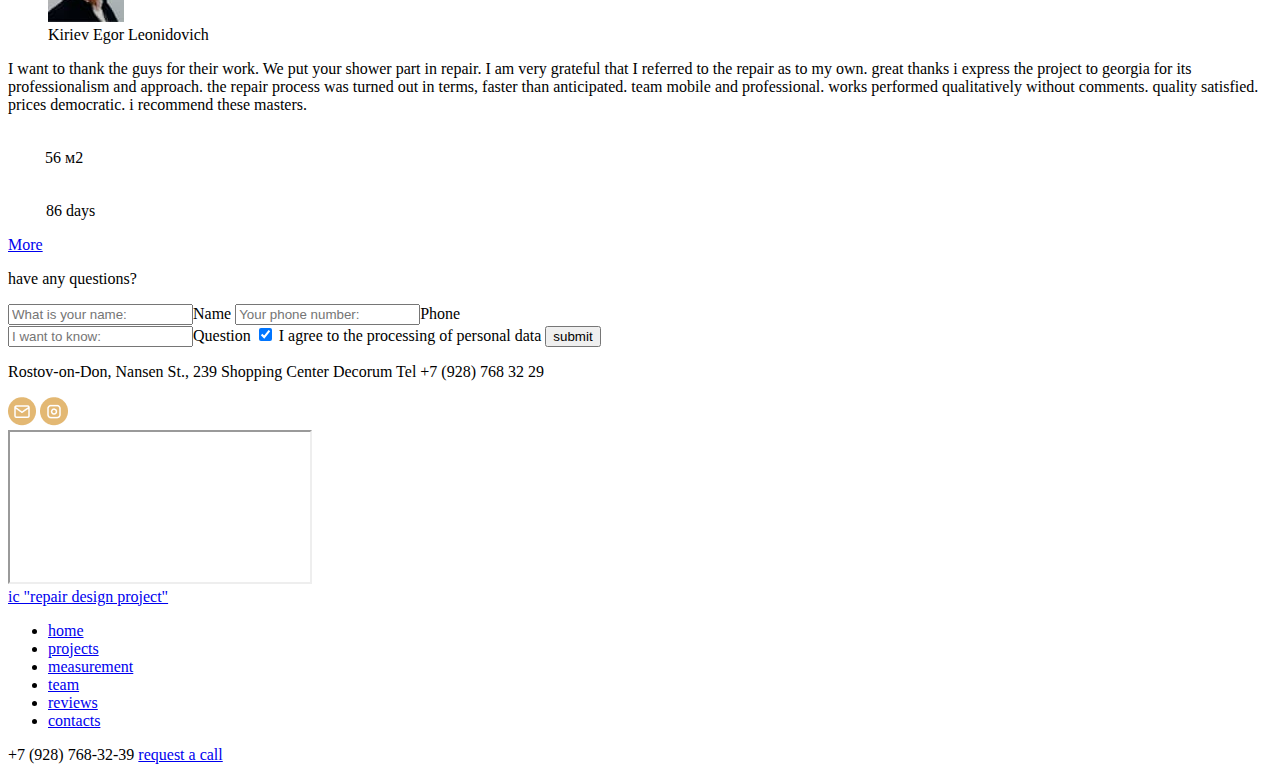
==== commit d84082ea: "12.01.20" ====
--- a/index.html
+++ b/index.html
@@ -286,6 +286,7 @@
         </ul>
       </div>
       <div class="pictures">
+        <img src="./img/realizationmobile.jpg" alt="picture" class="mobile">
         <div class="first-column">
           <img src="./img/picture1.jpg" alt="picture">
           <img src="./img/picture2.jpg" alt="picture">
@@ -295,10 +296,6 @@
           <img src="./img/picture4.jpg" alt="picture">
         </div>
       </div>
-
-
-
-
     </div>
   </section>
   <section class="wr-design">
--- a/styles/css/main.css
+++ b/styles/css/main.css
@@ -1,2145 +1,3 @@
-@import "reset.css";
-@font-face {
-  font-family: FuturaDemiC;
-  src: url(../../fonts/futdemic.woff) format("webopen"), url(../../fonts/futdemic.ttf) format("truetype"), url(../../fonts/futdemic.eoteot?#iefix) format("embedded-opentype");
-}
-@font-face {
-  font-family: FuturaBookC;
-  src: url(../../fonts/futbookc.woff) format("webopen"), url(../../fonts/futbookc.ttf) format("truetype"), url(../../fonts/futbookc.eoteot?#iefix) format("embedded-opentype");
-}
-@font-face {
-  font-family: YesevaOne;
-  src: url(../../fonts/yesevaone.woff) format("webopen"), url(../../fonts/yesevaone.otf) format("opentype"), url(../../fonts/yesevaone.eoteot?#iefix) format("embedded-opentype");
-}
-@font-face {
-  font-family: ProximaNova;
-  src: url(../../fonts/proximanova.woff) format("webopen"), url(../../fonts/proximanova.ttf) format("truetype"), url(../../fonts/proximanova.eoteot?#iefix) format("embedded-opentype");
-}
-@font-face {
-  font-family: FuturaMediumC;
-  src: url(../../fonts/futmediumc.woff) format("webopen"), url(../../fonts/futmediumc.ttf) format("truetype"), url(../../fonts/futmediumc.eoteot?#iefix) format("embedded-opentype");
-}
-.wr-map .container form label, .review > p, .second-flex p, .slider-steps p, .design-projects ul, .wr-types .repair ul, .wr-video form div label, .sl1 li {
-  font-family: FuturaBookC;
-  font-size: 15px;
-}
 
-.wr-clients .container .text1, .text2, .wr-ourteam .container .text1, .wr-design .container > p, .wr-video p {
-  font-family: FuturaBookC;
-  font-size: 20px;
-}
-
-.slider-steps span, .design-projects .cost, .wr-types .repair .cost, .sl1 span {
-  font-family: YesevaOne, cursive;
-  font-size: 18px;
-  text-transform: uppercase;
-}
-
-footer .container div, footer .container, .wr-map .container form, .measurer form, .wr-video form, header .container div, header .container {
-  display: flex;
-  align-items: center;
-  justify-content: space-between;
-}
-
-.wr-video .stop, .wr-video .restart, .wr-video .rew, .wr-video .fastfwd, .wr-video .play {
-  width: 45px;
-  height: 45px;
-  background: #e3b873;
-  box-shadow: 0px 5px 30px rgba(227, 184, 115, 0.2);
-  border-radius: 50%;
-  border: none;
-  opacity: 0.6;
-}
-
-body {
-  background-color: #fff;
-  font-size: 14px;
-}
-
-a {
-  text-decoration: none;
-}
-
-.container {
-  margin: 0 auto;
-  max-width: 1470px;
-  width: 100%;
-  padding-left: 15px;
-  padding-right: 15px;
-  box-sizing: border-box;
-}
-
-h1 {
-  font-family: YesevaOne, cursive;
-  font-size: 40px;
-  line-height: 53px;
-  text-transform: uppercase;
-  color: #fff;
-  white-space: pre-line;
-  margin-bottom: 16px;
-}
-h1 span {
-  color: #e3b873;
-}
-
-h2 {
-  font-family: YesevaOne;
-  font-size: 27px;
-  line-height: 37px;
-  text-transform: uppercase;
-  color: #e3b873;
-}
-
-h3 {
-  font-family: Yeseva One;
-  font-size: 20px;
-  line-height: 28px;
-  text-align: center;
-  text-transform: uppercase;
-}
-
-/* header */
-header {
-  background: #131313;
-}
-header .container {
-  padding: 0 116px 0 96px;
-  height: 83px;
-}
-header .container div {
-  flex-grow: 2.4;
-}
-header .container div nav {
-  flex-grow: 1;
-}
-header .container ul {
-  display: flex;
-  justify-content: space-between;
-}
-header .container li a {
-  font-family: FuturaBookC;
-  line-height: 16px;
-  text-transform: uppercase;
-  color: #fff;
-  cursor: pointer;
-}
-header .container li a:hover,
-header .container li a:focus,
-header .container li .active {
-  color: #e3b873;
-}
-
-.call {
-  font-family: FuturaDemiC;
-  font-weight: 600;
-  font-size: 13px;
-  line-height: 37px;
-  text-align: center;
-  width: 161px;
-  text-transform: uppercase;
-  color: #fff;
-  border-radius: 2px;
-  border: 1px solid #fff;
-  box-sizing: border-box;
-  cursor: pointer;
-}
-
-.call:hover {
-  background: #e3b873;
-  box-shadow: 0px 5px 15px rgba(227, 184, 115, 0.3);
-}
-
-.logo,
-.phone {
-  font-family: FuturaDemiC;
-  font-weight: 600;
-  line-height: 15px;
-  text-transform: uppercase;
-  color: #e3b873;
-}
-
-.logo {
-  flex-grow: 1;
-}
-
-.phone {
-  display: inline-block;
-  border-bottom: solid 1px;
-  color: #e3b873;
-  margin: 0 45px 0 74px;
-}
-
-@media all and (max-width: 1190px) {
-  header .container {
-    padding: 0 25px;
-  }
-
-  .phone {
-    margin: 0 15px;
-  }
-}
-@media all and (max-width: 930px) {
-  .logo {
-    max-width: 80px;
-  }
-
-  header .container {
-    padding: 0 15px;
-  }
-}
-@media all and (max-width: 810px) {
-  .call {
-    display: none;
-  }
-
-  header .container {
-    padding-right: 0;
-  }
-}
-@media all and (max-width: 620px) {
-  header .container {
-    padding-right: 0;
-  }
-
-  header .container li a {
-    text-transform: capitalize;
-  }
-}
-@media all and (max-width: 550px) {
-  header .container {
-    height: 57px;
-  }
-  header .container div {
-    flex-grow: 0;
-  }
-
-  nav {
-    display: none;
-  }
-
-  .logo {
-    font-size: 12px;
-    max-width: none;
-  }
-
-  .phone {
-    font-size: 12px;
-    color: #fff;
-    border: none;
-  }
-}
-/* wr-home */
-.wr-home {
-  background: #131313;
-}
-.wr-home .container {
-  display: flex;
-}
-.wr-home .home {
-  display: flex;
-  justify-content: center;
-  flex-direction: column;
-  background-image: linear-gradient(to right, rgba(0, 0, 0, 0.7), rgba(0, 0, 0, 0.7)), url(../../img/wr-repair.jpg);
-  background-size: cover;
-  width: 100%;
-  padding: 192px 0 190px 60px;
-}
-.wr-home .home p {
-  font-family: FuturaBookC;
-  font-size: 22px;
-  line-height: 30px;
-  color: #fff;
-  white-space: pre-line;
-  margin-bottom: 43px;
-}
-
-aside {
-  min-width: 82px;
-}
-aside .link {
-  font-family: FuturaDemiC;
-  font-weight: 600;
-  font-size: 14px;
-  line-height: 16px;
-  color: #e3b873;
-  text-transform: uppercase;
-  display: inline-block;
-  position: relative;
-  top: 37%;
-  transform: rotate(90deg);
-}
-aside .link:after {
-  content: "";
-  width: 51px;
-  height: 1.5px;
-  background-color: #e3b873;
-  display: block;
-  transform: translate(90px, -11px);
-}
-
-.buttons {
-  display: flex;
-  margin-bottom: 20px;
-}
-.buttons a {
-  border: 1px solid #fff;
-  box-sizing: border-box;
-  border-radius: 2px;
-  width: 207px;
-  font-family: FuturaDemiC;
-  font-weight: 600;
-  font-size: 13px;
-  line-height: 49px;
-  text-transform: uppercase;
-  text-align: center;
-  color: #fff;
-  margin-right: 20px;
-}
-.buttons a:hover {
-  background: #e3b873;
-  box-shadow: 0px 5px 15px rgba(227, 184, 115, 0.3);
-}
-
-@media all and (max-width: 700px) {
-  .container {
-    padding-left: 0px;
-    padding-right: 0px;
-  }
-
-  h1 {
-    font-size: 36px;
-  }
-
-  .wr-home .home {
-    padding: 100px 0 100px 30px;
-  }
-}
-@media all and (max-width: 600px) {
-  .wr-home .home {
-    padding-left: 15px;
-    padding-right: 20px;
-  }
-
-  h1 {
-    max-width: 390px;
-    white-space: normal;
-  }
-
-  .wr-home .home p {
-    white-space: normal;
-  }
-
-  .buttons {
-    flex-direction: column;
-  }
-  .buttons a {
-    margin-bottom: 26px;
-  }
-}
-@media all and (max-width: 440px) {
-  .wr-home .home {
-    padding: 75px 15px 79px;
-  }
-
-  aside {
-    display: none;
-  }
-
-  .buttons {
-    margin: 0;
-  }
-  .buttons a {
-    width: 100%;
-    margin: 26px 0 0 0;
-  }
-
-  .wr-home .home p {
-    font-size: 18px;
-    margin: 0;
-  }
-}
-@media all and (max-width: 375px) {
-  h1 {
-    font-size: 23px;
-    line-height: 31px;
-  }
-}
-/* wr-projects*/
-.wr-projects {
-  background-image: url(../../img/wr-reviews.png);
-  background-size: 30%;
-  background-position: bottom;
-  background-repeat: repeat-x;
-  background-color: #131313;
-  padding-top: 105px;
-  padding-bottom: 414px;
-}
-.wr-projects .container {
-  display: flex;
-  justify-content: space-between;
-  padding-left: 117px;
-  padding-right: 0;
-}
-
-.slider1 {
-  margin-top: 47px;
-  width: 380px;
-}
-
-.sl1 span {
-  line-height: 25px;
-  color: #e3b873;
-}
-.sl1 li {
-  line-height: 24px;
-  color: #fff;
-  float: left;
-  width: 50%;
-  height: 50%;
-}
-.sl1 ul {
-  height: 210px;
-}
-
-.block2 {
-  display: flex;
-  flex-direction: column;
-}
-.block2 ul {
-  display: flex;
-}
-.block2 ul li {
-  font-family: YesevaOne, cursive;
-  font-size: 14px;
-  line-height: 19px;
-  text-transform: uppercase;
-  color: #e3b873;
-  margin-right: 60px;
-  padding-bottom: 5px;
-  border-bottom: solid 1px transparent;
-  cursor: pointer;
-}
-.block2 ul li:hover {
-  border-bottom: solid 1px #e3b873;
-}
-
-.slider2 {
-  max-width: 846px;
-  margin-top: 45px;
-  padding: 0;
-}
-.slider2 img {
-  margin-right: 20px;
-  width: auto;
-}
-.slider2 .slick-next {
-  right: 65px;
-}
-.slider2 .slick-prev {
-  left: 40px;
-  z-index: 2;
-}
-.slider2 .slick-next:hover {
-  cursor: pointer;
-}
-.slider2 .slick-next:before,
-.slider2 .slick-prev:before {
-  content: "";
-  background: url(../../img/arrow.png);
-  background-size: 60%;
-  background-color: #e3b873;
-  width: 50px;
-  height: 50px;
-  display: block;
-  border-radius: 50%;
-  background-repeat: no-repeat;
-  background-position: 55% 60%;
-  box-shadow: 0px 0px 15px rgba(227, 184, 115, 0.5);
-}
-.slider2 .slick-prev:before {
-  transform: rotate(180deg);
-}
-.slider2 .slick-disabled::before {
-  opacity: 0;
-}
-
-.block1 {
-  position: relative;
-  padding-top: 68px;
-}
-.block1 h2 {
-  letter-spacing: -2px;
-}
-.block1 h2:after {
-  content: "";
-  width: 92px;
-  height: 1px;
-  background-color: #e3b873;
-  position: absolute;
-  left: 161px;
-  top: 125px;
-}
-.block1 p {
-  font-family: FuturaBookC;
-  font-size: 18px;
-  line-height: 29px;
-  color: #fff;
-  margin-top: 21px;
-  max-width: 420px;
-  padding-right: 15px;
-}
-
-.slider1 .slick-dots {
-  width: auto;
-  transform: translate(65px, 42px);
-}
-.slider1 .slick-dots button {
-  background: rgba(255, 255, 255, 0.3);
-  border-radius: 30px;
-  height: 0;
-  width: 0;
-}
-.slider1 .slick-dots .slick-active button {
-  background: white;
-}
-.slider1 .slick-dots button:hover,
-.slider1 .slick-dots button:focus,
-.slider1 .slick-dots button:active {
-  background-color: #fff;
-}
-.slider1 .slick-next:before {
-  content: "";
-  background-image: url(../../img/arrow-slider.png);
-  display: block;
-  width: 42px;
-  height: 14px;
-  background-repeat: no-repeat;
-}
-.slider1 .slick-prev:before {
-  content: "";
-  background-image: url(../../img/arrow-slider.png);
-  display: block;
-  width: 42px;
-  height: 14px;
-  background-repeat: no-repeat;
-  transform: rotate(180deg);
-}
-.slider1 .slick-disabled::before {
-  opacity: 0;
-}
-.slider1 .slick-prev,
-.slider1 .slick-next {
-  bottom: -72px;
-  top: auto;
-  z-index: 2;
-}
-.slider1 .slick-next {
-  right: 185px;
-}
-.slider1 .slick-prev {
-  left: -4px;
-}
-
-.slider1 .slick-dots li button::before {
-  content: none;
-}
-
-.slider2 .slick-list {
-  padding-right: 146px;
-}
-
-@media all and (max-width: 1355px) {
-  .slider2 {
-    max-width: 720px;
-  }
-
-  .block2 {
-    justify-content: center;
-  }
-}
-@media all and (max-width: 1230px) {
-  .wr-projects {
-    padding-top: 30px;
-  }
-
-  .slider2 {
-    max-width: 580px;
-  }
-
-  .block2 ul li {
-    margin-right: 20px;
-    font-size: 14px;
-  }
-
-  .slider1 {
-    width: 360px;
-  }
-
-  .wr-projects .container {
-    padding-left: 60px;
-  }
-
-  .slick-dotted.slick-slider {
-    margin-bottom: 0;
-  }
-
-  .sl1 ul {
-    height: 160px;
-  }
-  .sl1 ul span {
-    font-size: 14px;
-  }
-}
-@media all and (max-width: 1020px) {
-  .block1 h2:after {
-    display: none;
-  }
-
-  .block2 ul li,
-.sl1 span {
-    text-transform: capitalize;
-    font-size: 14px;
-  }
-
-  .block1 {
-    padding: 0;
-  }
-  .block1 p {
-    font-size: 14px;
-  }
-
-  .block2 ul li {
-    width: 130px;
-    font-size: 14px;
-  }
-
-  .slider1 {
-    width: 280px;
-  }
-
-  .slider1 .slick-next {
-    right: 93px;
-  }
-
-  .slider2 {
-    max-width: 480px;
-  }
-}
-@media all and (max-width: 850px) {
-  .wr-projects {
-    padding-bottom: 380px;
-    background-image: none;
-  }
-  .wr-projects .container {
-    padding-left: 0px;
-    position: relative;
-    justify-content: center;
-  }
-
-  .block1 {
-    align-items: center;
-    display: flex;
-    flex-direction: column;
-  }
-  .block1 h2 {
-    font-size: 22px;
-    text-align: center;
-  }
-  .block1 p {
-    max-width: 480px;
-  }
-
-  .slider1 {
-    margin-top: 355px;
-  }
-  .slider1 .slick-dots {
-    width: auto;
-    transform: translate(65px, -15px);
-  }
-  .slider1 .slick-prev,
-.slider1 .slick-next {
-    bottom: -15px;
-  }
-
-  .block2 {
-    position: absolute;
-    top: 160px;
-  }
-  .block2 ul li {
-    display: none;
-  }
-
-  .slider2 {
-    max-width: 480px;
-    margin-top: 0px;
-  }
-
-  .slider2 .slick-list {
-    padding-right: 0;
-  }
-
-  .slider2 img {
-    margin-right: 0;
-  }
-}
-@media all and (max-width: 530px) {
-  .slider2 {
-    max-width: 340px;
-  }
-  .slider2 .slick-next:before,
-.slider2 .slick-prev:before {
-    width: 25px;
-    height: 25px;
-  }
-  .slider2 .slick-next {
-    right: 15px;
-  }
-  .slider2 .slick-prev {
-    left: 11px;
-  }
-
-  .block1 p {
-    max-width: 310px;
-    text-align: center;
-  }
-
-  .block2 {
-    top: 210px;
-  }
-
-  .slider1 {
-    margin-top: 250px;
-  }
-  .slider1 .slick-dots {
-    display: none;
-  }
-  .slider1 .slick-prev,
-.slider1 .slick-next {
-    display: none;
-  }
-}
-@media all and (max-width: 350px) {
-  .slider2 {
-    max-width: 310px;
-  }
-}
-/* wr-video */
-.wr-video {
-  display: flex;
-  justify-content: center;
-  margin-bottom: -230px;
-}
-.wr-video .container {
-  display: flex;
-  flex-direction: column;
-  align-items: center;
-  transform: translateY(-326px);
-  position: relative;
-}
-.wr-video .container > div {
-  width: max-content;
-  position: relative;
-  margin-top: 30px;
-}
-.wr-video .container > img {
-  margin-top: 12px;
-}
-.wr-video h3 {
-  color: #fff;
-}
-.wr-video video {
-  width: 817px;
-  height: 434px;
-  z-index: -4;
-}
-.wr-video .btnvideo {
-  position: absolute;
-  top: calc(50% - 43px);
-  left: calc(50% - 43px);
-  width: 85px;
-  height: 85px;
-  background: #e3b873;
-  box-shadow: 0px 5px 30px rgba(227, 184, 115, 0.2);
-  border-radius: 50%;
-  border: none;
-}
-.wr-video .btnvideo img {
-  transform: translateX(3px);
-}
-.wr-video .btns {
-  position: absolute;
-  bottom: 10px;
-  left: 5%;
-  z-index: -6;
-}
-.wr-video .play {
-  margin-right: 10px;
-  position: relative;
-  display: none;
-}
-.wr-video .play img {
-  transform: translateX(3px) scale(0.65);
-}
-.wr-video .fastfwd img {
-  transform: translateX(-2px) scale(0.5);
-}
-.wr-video .rew {
-  margin-right: 10px;
-}
-.wr-video .rew img {
-  transform: translateX(-6px) scale(0.5) rotate(180deg);
-}
-.wr-video .restart {
-  margin-right: 30px;
-}
-.wr-video .restart img {
-  transform: scale(0.6) rotate(180deg);
-  border: solid 1px white;
-}
-.wr-video .stop {
-  margin-right: 10px;
-  position: relative;
-}
-.wr-video .stop img {
-  transform: translateY(-1px) scale(0.9);
-}
-.wr-video .play:hover,
-.wr-video .fastfwd:hover,
-.wr-video .rew:hover,
-.wr-video .stop:hover,
-.wr-video .restart:hover {
-  opacity: 1;
-}
-.wr-video p {
-  line-height: 34px;
-  text-align: center;
-  color: #363636;
-  max-width: 675px;
-  margin-top: 86px;
-}
-.wr-video p:before {
-  content: "";
-  width: 55px;
-  height: 2px;
-  background-color: #e3b873;
-  position: relative;
-  margin: 0 auto;
-  top: -28px;
-  display: block;
-}
-.wr-video form {
-  flex-direction: column;
-  margin-top: 95px;
-}
-.wr-video form label {
-  font-family: FuturaBookC;
-  font-size: 16px;
-  line-height: 18px;
-  color: #181818;
-  display: flex;
-  flex-direction: row;
-  cursor: pointer;
-  margin-top: 33px;
-}
-.wr-video form input[type=checkbox] + label[for=check]:before {
-  content: "";
-  width: 18px;
-  height: 18px;
-  display: inline-block;
-  background-color: #e3b873;
-  border-radius: 1px;
-  margin-right: 10px;
-}
-.wr-video form input[type=checkbox]:checked + label[for=check]:before {
-  background-image: url(../../img/checkbox.png);
-  background-repeat: no-repeat;
-  background-position: center;
-}
-.wr-video form div {
-  display: flex;
-}
-.wr-video form div label {
-  color: rgba(54, 54, 54, 0.5);
-  margin: 0 46px;
-  order: 1;
-  display: flex;
-  flex-direction: column;
-  line-height: 20px;
-  color: rgba(54, 54, 54, 0.5);
-}
-.wr-video form input[type=text] {
-  border-width: 0 0 1px 0;
-  border-style: solid;
-  border-color: rgba(54, 54, 54, 0.3);
-  box-sizing: border-box;
-  order: 2;
-  height: 28px;
-}
-.wr-video form input::-webkit-input-placeholder {
-  font-family: FuturaBookC;
-  font-size: 18px;
-  line-height: 24px;
-  color: #363636;
-}
-.wr-video form input::-moz-placeholder {
-  font-family: FuturaBookC;
-  font-size: 18px;
-  line-height: 24px;
-  color: #363636;
-}
-.wr-video form input:-moz-placeholder {
-  font-family: FuturaBookC;
-  font-size: 18px;
-  line-height: 24px;
-  color: #363636;
-}
-.wr-video form input:-ms-input-placeholder {
-  font-family: FuturaBookC;
-  font-size: 18px;
-  line-height: 24px;
-  color: #363636;
-}
-.wr-video form input::placeholder {
-  font-family: FuturaBookC;
-  font-size: 18px;
-  line-height: 24px;
-  color: #363636;
-}
-.wr-video form input[type=submit] {
-  font-family: FuturaDemiC;
-  font-size: 15px;
-  text-align: center;
-  text-transform: uppercase;
-  color: #fff;
-  width: 200px;
-  height: 51px;
-  background-color: #e3b873;
-  box-shadow: 0px 15px 15px rgba(227, 184, 115, 0.15);
-  border-radius: 2px;
-  border: none;
-}
-.wr-video form input[type=checkbox] {
-  display: none;
-}
-
-@media all and (max-width: 910px) {
-  .wr-video {
-    min-height: 560px;
-  }
-  .wr-video video {
-    height: 300px;
-    width: auto;
-  }
-  .wr-video .btnvideo {
-    width: 65px;
-    height: 65px;
-  }
-  .wr-video p {
-    max-width: none;
-    padding: 0 20px;
-  }
-  .wr-video form div label {
-    margin: 0 20px;
-  }
-}
-@media all and (max-width: 710px) {
-  .wr-video {
-    min-height: 510px;
-    background-color: #131313;
-  }
-  .wr-video .rew img {
-    transform: translateX(-3px) scale(0.5) rotate(180deg);
-  }
-  .wr-video .fastfwd img {
-    transform: translateX(1px) scale(0.5);
-  }
-  .wr-video .container {
-    position: static;
-    transform: none;
-  }
-  .wr-video video {
-    width: 340px;
-    height: auto;
-  }
-  .wr-video .btns {
-    bottom: 2px;
-  }
-  .wr-video form {
-    position: relative;
-    width: 100%;
-    margin-top: 40px;
-  }
-  .wr-video form > label {
-    color: rgba(255, 255, 255, 0.5);
-    margin: 10px 0 50px;
-  }
-  .wr-video form input {
-    background-color: #131313;
-  }
-  .wr-video form input::-webkit-input-placeholder {
-    color: #fff;
-  }
-  .wr-video form input::-moz-placeholder {
-    color: #fff;
-  }
-  .wr-video form input:-moz-placeholder {
-    color: #fff;
-  }
-  .wr-video form input:-ms-input-placeholder {
-    color: #fff;
-  }
-  .wr-video form input::placeholder {
-    color: #fff;
-  }
-  .wr-video form div {
-    flex-direction: column;
-  }
-  .wr-video form div label {
-    color: rgba(255, 255, 255, 0.5);
-    margin-bottom: 40px;
-  }
-  .wr-video form div label:last-child {
-    margin-top: 65px;
-    position: absolute;
-    bottom: -65px;
-  }
-  .wr-video p {
-    color: #fff;
-    margin-top: 50px;
-  }
-  .wr-video .wr-video p:before {
-    top: -20px;
-  }
-  .wr-video .stop,
-.wr-video .restart,
-.wr-video .rew,
-.wr-video .fastfwd,
-.wr-video .play {
-    transform: scale(0.7);
-    margin: 0;
-    padding: 0;
-  }
-
-  .wr-projects {
-    padding-bottom: 50px;
-  }
-}
-@media all and (max-width: 530px) {
-  .wr-video p {
-    font-size: 14px;
-    line-height: 24px;
-  }
-}
-@media all and (max-width: 350px) {
-  .wr-video {
-    min-height: 560px;
-  }
-  .wr-video video {
-    width: 300px;
-    height: auto;
-  }
-  .wr-video form {
-    margin-top: 10px;
-  }
-  .wr-video form div label {
-    margin-bottom: 10px;
-  }
-  .wr-video form div label:last-child {
-    bottom: -35px;
-  }
-}
-/* wr-types */
-.wr-types .container {
-  padding-top: 50px;
-  display: flex;
-  flex-direction: column;
-  align-items: center;
-}
-.wr-types .container > img {
-  margin-top: 13px;
-}
-.wr-types h3 {
-  color: #181818;
-}
-.wr-types .types {
-  display: flex;
-  margin-top: 32px;
-}
-.wr-types .repair {
-  display: flex;
-  flex-direction: column;
-  align-items: center;
-  margin: 0 15px;
-}
-.wr-types .repair div {
-  width: 84%;
-  background: #fff;
-  box-shadow: 10px 10px 20px rgba(0, 0, 0, 0.03);
-  transform: translateY(-127px);
-  padding-left: 32px;
-  padding-top: 23px;
-  box-sizing: border-box;
-}
-.wr-types .repair .repair-name {
-  font-family: Yeseva One;
-  font-size: 18px;
-  line-height: 25px;
-  color: #363636;
-}
-.wr-types .repair ul {
-  line-height: 25px;
-  color: #959595;
-  list-style: disc;
-  margin-left: 16px;
-  margin-top: 6px;
-}
-.wr-types .repair .cost {
-  line-height: 54px;
-  color: #fff;
-  background-color: #e3b873;
-  box-shadow: 5px 5px 10px rgba(227, 184, 115, 0.3);
-  width: 228px;
-  transform: translate(-32px, 50%);
-  text-align: center;
-}
-
-@media all and (max-width: 1270px) {
-  .wr-types .repair img {
-    width: 300px;
-  }
-}
-@media all and (max-width: 990px) {
-  .wr-types .repair img {
-    width: 250px;
-  }
-}
-@media all and (max-width: 840px) {
-  .wr-types .repair {
-    margin: 0 10px;
-  }
-  .wr-types .repair div {
-    padding: 0;
-  }
-  .wr-types .repair img {
-    width: 210px;
-  }
-  .wr-types .repair ul {
-    font-size: 13px;
-    line-height: 22px;
-  }
-  .wr-types .repair .repair-name {
-    font-size: 15px;
-    line-height: 21px;
-  }
-  .wr-types .repair .cost {
-    font-size: 14px;
-    line-height: 40px;
-    width: 84%;
-    transform: none;
-    text-transform: capitalize;
-  }
-}
-@media all and (max-width: 690px) {
-  .wr-types .types {
-    flex-direction: column;
-  }
-  .wr-types .repair {
-    margin: 0 15px;
-    margin-bottom: -40px;
-  }
-  .wr-types .repair div {
-    padding-left: 32px;
-    padding-top: 23px;
-  }
-  .wr-types .repair img {
-    width: auto;
-  }
-  .wr-types .repair ul {
-    font-size: 15px;
-    line-height: 25px;
-  }
-  .wr-types .repair .repair-name {
-    font-size: 18px;
-    line-height: 25px;
-  }
-  .wr-types .repair .cost {
-    font-size: 18px;
-    line-height: 54px;
-    width: 84%;
-    transform: translate(-32px, 50%);
-    text-transform: uppercase;
-  }
-}
-@media all and (max-width: 430px) {
-  .wr-types .repair {
-    margin: 0 10px;
-    margin-bottom: -80px;
-  }
-  .wr-types .repair div {
-    padding-left: 15px;
-    padding-top: 0;
-  }
-  .wr-types .repair img {
-    width: 260px;
-  }
-  .wr-types .repair ul {
-    font-size: 13px;
-    line-height: 22px;
-  }
-  .wr-types .repair .repair-name {
-    font-size: 15px;
-    line-height: 21px;
-  }
-  .wr-types .repair .cost {
-    font-size: 14px;
-    line-height: 40px;
-    width: 84%;
-    transform: none;
-    text-transform: capitalize;
-  }
-}
-/* wr-measurement */
-.wr-measurement {
-  padding: 82px 0 273px;
-}
-.wr-measurement .container {
-  display: flex;
-  justify-content: space-between;
-}
-
-.free-metering {
-  background-image: url(../../img/metering.png);
-  background-repeat: no-repeat;
-  background-position-y: -55px;
-}
-.free-metering svg {
-  width: 800px;
-  height: 637px;
-}
-.free-metering svg text {
-  font-family: Yeseva One, cursive;
-  font-size: 18px;
-  line-height: 25px;
-  text-align: center;
-}
-.free-metering svg text tspan {
-  font-family: FuturaMediumC;
-  font-size: 18px;
-  line-height: 21px;
-}
-
-.measurer {
-  padding: 51px 98px 80px 0;
-}
-.measurer form {
-  background-color: #131313;
-  width: 506px;
-  height: 100%;
-  flex-direction: column;
-  box-shadow: 0px 30px 30px rgba(0, 0, 0, 0.05);
-  padding: 24px 47px 27px;
-  box-sizing: border-box;
-}
-.measurer form h4 {
-  font-family: FuturaDemiC;
-  font-size: 20px;
-  line-height: 25px;
-  text-align: center;
-  color: #fff;
-  max-width: 290px;
-}
-.measurer form label {
-  font-family: FuturaBookC;
-  font-size: 15px;
-  line-height: 20px;
-  color: rgba(255, 255, 255, 0.5);
-  display: flex;
-  flex-direction: column;
-  width: 100%;
-  cursor: pointer;
-}
-.measurer form label[for=checkk] {
-  flex-direction: row;
-}
-.measurer form input[type=text] {
-  font-family: FuturaMediumC;
-  font-size: 18px;
-  line-height: 25px;
-  background-color: #131313;
-  order: 2;
-  border-width: 0 0 1px 0;
-  border-style: solid;
-  border-color: rgba(255, 255, 255, 0.15);
-  box-sizing: border-box;
-  min-width: 90%;
-  color: white;
-}
-.measurer form input::-webkit-input-placeholder {
-  color: #fff;
-}
-.measurer form input::-moz-placeholder {
-  color: #fff;
-}
-.measurer form input:-moz-placeholder {
-  color: #fff;
-}
-.measurer form input:-ms-input-placeholder {
-  color: #fff;
-}
-.measurer form input::placeholder {
-  color: #fff;
-}
-.measurer form input[type=submit] {
-  width: 213px;
-  line-height: 51px;
-  background: #e3b873;
-  box-shadow: 0px 5px 15px rgba(227, 184, 115, 0.15);
-  border: none;
-  font-family: FuturaDemiC;
-  font-size: 13px;
-  text-align: center;
-  text-transform: uppercase;
-  color: #fff;
-  transform: translateX(45%);
-}
-.measurer form input[type=checkbox] {
-  display: none;
-}
-.measurer form input[type=checkbox] + label[for=checkk]:before {
-  content: "";
-  width: 18px;
-  height: 18px;
-  display: inline-block;
-  background-color: #e3b873;
-  border-radius: 1px;
-  margin-right: 10px;
-}
-.measurer form input[type=checkbox]:checked + label[for=checkk]:before {
-  background-image: url(../../img/checkbox.png);
-  background-repeat: no-repeat;
-  background-position: center;
-}
-.measurer .help {
-  font-family: FuturaDemiC;
-  font-size: 20px;
-  line-height: 25px;
-  color: #e3b873;
-  text-shadow: 0px 3px 10px rgba(160, 122, 61, 0.15);
-  max-width: 245px;
-  position: relative;
-  padding-left: 128px;
-  margin-top: 47px;
-}
-.measurer .help:before {
-  content: "";
-  content: "";
-  background-color: #e3b873;
-  background-image: url(../../img/pig.png);
-  background-repeat: no-repeat;
-  background-position: center;
-  width: 72px;
-  height: 72px;
-  border-radius: 50%;
-  border: none;
-  display: block;
-  position: absolute;
-  left: 8%;
-  top: -16%;
-}
-
-@media all and (max-width: 1430px) {
-  .free-metering svg {
-    width: 650px;
-  }
-}
-@media all and (max-width: 1285px) {
-  .free-metering svg {
-    width: 590px;
-  }
-
-  .measurer form {
-    width: 440px;
-  }
-
-  .wr-measurement {
-    padding: 0px 0px 200px;
-  }
-}
-@media all and (max-width: 1160px) {
-  .free-metering {
-    width: 100%;
-  }
-  .free-metering svg {
-    display: none;
-  }
-}
-@media all and (max-width: 950px) {
-  .free-metering {
-    display: none;
-  }
-
-  .wr-measurement .container {
-    justify-content: center;
-  }
-
-  .measurer {
-    padding: 0px 0px 60px 0;
-  }
-}
-@media all and (max-width: 500px) {
-  .wr-measurement {
-    display: none;
-  }
-}
-/* wr-realization */
-.wr-realization .container {
-  background: linear-gradient(120.96deg, rgba(0, 0, 0, 0.75), rgba(0, 0, 0, 0.9)), url(../../img/wr-realization.jpg);
-  background-repeat: no-repeat;
-  background-size: cover;
-  display: flex;
-  justify-content: space-between;
-  padding: 135px 0 91px 114px;
-  position: relative;
-}
-.wr-realization .container .list h2 {
-  max-width: 280px;
-  margin-bottom: 37px;
-}
-.wr-realization .container .list ul {
-  font-family: Proxima Nova;
-  font-size: 20px;
-  line-height: 49px;
-  color: #fff;
-}
-
-.pictures {
-  display: flex;
-  position: absolute;
-  right: 116px;
-  top: -13%;
-}
-.pictures div {
-  display: flex;
-  flex-direction: column;
-}
-
-.first-column {
-  position: relative;
-  top: 72px;
-  margin-right: 43px;
-}
-.first-column img:first-child {
-  margin-bottom: 40px;
-}
-
-.second-column img:first-child {
-  margin-bottom: 40px;
-}
-
-@media all and (max-width: 1270px) {
-  .wr-realization .container {
-    padding-left: 70px;
-  }
-
-  .pictures {
-    right: 70px;
-  }
-}
-@media all and (max-width: 1180px) {
-  .wr-realization .container {
-    padding: 60px 0 60px 50px;
-  }
-
-  .pictures {
-    right: 50px;
-  }
-
-  .pictures div img {
-    width: 300px;
-  }
-}
-@media all and (max-width: 1030px) {
-  .pictures div img {
-    width: 250px;
-  }
-
-  .wr-realization .container .list h2 {
-    font-size: 22px;
-    line-height: 30px;
-    max-width: 235px;
-  }
-  .wr-realization .container .list ul {
-    font-size: 20px;
-    line-height: 39px;
-  }
-}
-@media all and (max-width: 880px) {
-  .pictures div img {
-    width: 180px;
-  }
-
-  .wr-realization .container {
-    padding: 40px 0 40px 40px;
-  }
-  .wr-realization .container .list h2 {
-    margin-bottom: 10px;
-  }
-  .wr-realization .container .list ul {
-    font-size: 18px;
-    line-height: 32px;
-  }
-
-  .first-column {
-    top: 45px;
-  }
-
-  .pictures {
-    right: 40px;
-  }
-}
-@media all and (max-width: 725px) {
-  .wr-realization .container {
-    flex-direction: column;
-    align-items: center;
-    padding: 40px 0;
-  }
-  .wr-realization .container .list ul {
-    display: none;
-  }
-
-  .pictures {
-    display: flex;
-    position: static;
-    right: auto;
-    top: auto;
-  }
-
-  .first-column {
-    position: static;
-    margin-right: 30px;
-  }
-}
-/* design */
-.wr-design {
-  background: linear-gradient(to top, #131313 40.5%, #fff 40.5%);
-  padding-top: 152px;
-}
-.wr-design .container {
-  display: flex;
-  flex-direction: column;
-  align-items: center;
-}
-.wr-design .container h3 {
-  color: #181818;
-  margin-bottom: 13px;
-}
-.wr-design .container > p {
-  line-height: 27px;
-  text-align: center;
-  color: #363636;
-  margin-top: 18px;
-  white-space: pre-line;
-}
-
-.design {
-  display: flex;
-  justify-content: space-evenly;
-  min-width: 1300px;
-  margin-top: 48px;
-}
-
-.design-projects {
-  display: flex;
-  flex-direction: column;
-  align-items: center;
-  margin-bottom: -126px;
-}
-.design-projects div {
-  min-width: 330px;
-  background-color: #fff;
-  box-shadow: 10px 10px 20px rgba(0, 0, 0, 0.03);
-  transform: translateY(-126px);
-  padding-left: 32px;
-  padding-top: 22px;
-  box-sizing: border-box;
-  position: relative;
-}
-.design-projects .design-name {
-  font-family: Yeseva One;
-  font-size: 18px;
-  line-height: 25px;
-  color: #363636;
-}
-.design-projects ul {
-  line-height: 25px;
-  color: #959595;
-  list-style: disc;
-  margin-left: 16px;
-  margin-top: 6px;
-}
-.design-projects .cost {
-  line-height: 54px;
-  color: #fff;
-  background-color: #e3b873;
-  box-shadow: 5px 5px 10px rgba(227, 184, 115, 0.3);
-  width: 193px;
-  height: 54px;
-  transform: translate(-32px, 32px);
-  padding-left: 35px;
-}
-
-/* wr-steps */
-.wr-steps {
-  background-color: #131313;
-}
-.wr-steps .container {
-  padding: 0 115px;
-  display: flex;
-  justify-content: space-between;
-}
-
-.first-flex > p {
-  font-family: FuturaDemiC;
-  font-size: 15px;
-  line-height: 21px;
-  text-transform: uppercase;
-  color: #fff;
-}
-.first-flex h2 {
-  max-width: 160px;
-  position: relative;
-  margin-top: 16px;
-}
-.first-flex h2:after {
-  content: "";
-  width: 92px;
-  height: 1px;
-  background-color: #e3b873;
-  position: absolute;
-  left: 211px;
-  top: 54px;
-}
-
-.slider-steps {
-  max-width: 312px;
-  min-height: 396px;
-  margin: 84px 0;
-}
-.slider-steps span {
-  line-height: 25px;
-  color: #fff;
-}
-.slider-steps p:first-of-type {
-  font-family: Yeseva One, cursive;
-  font-size: 15px;
-  line-height: 23px;
-  text-transform: uppercase;
-  color: #e3b873;
-  margin-top: 18px;
-  white-space: pre-line;
-}
-.slider-steps p {
-  line-height: 27px;
-  color: #fff;
-  margin-top: 8px;
-  padding: 0 2px;
-}
-.slider-steps .slick-dots .slick-active button {
-  background: white;
-}
-.slider-steps .slick-dots li {
-  width: 27px;
-  margin: 0;
-}
-.slider-steps .slick-dots li button {
-  background: rgba(255, 255, 255, 0.3);
-  border-radius: 30px;
-  height: 10px;
-  width: 10px;
-}
-.slider-steps .slick-dots li button:hover,
-.slider-steps .slick-dots li button:focus,
-.slider-steps .slick-dots li button:active {
-  background-color: #fff;
-}
-.slider-steps .slick-dots li button::before {
-  content: none;
-}
-.slider-steps .slick-next:before {
-  content: "";
-  background-image: url(../../img/arrow-slider.png);
-  display: block;
-  width: 42px;
-  height: 14px;
-  background-repeat: no-repeat;
-}
-.slider-steps .slick-prev:before {
-  content: "";
-  background-image: url(../../img/arrow-slider.png);
-  display: block;
-  width: 42px;
-  height: 14px;
-  background-repeat: no-repeat;
-  transform: rotate(180deg);
-}
-.slider-steps .slick-disabled::before {
-  opacity: 0;
-}
-.slider-steps .slick-prev,
-.slider-steps .slick-next {
-  bottom: -30px;
-  top: auto;
-  z-index: 2;
-}
-.slider-steps .slick-next {
-  right: 42px;
-}
-.slider-steps .slick-prev {
-  left: 4px;
-}
-
-.second-flex {
-  display: flex;
-  flex-direction: column;
-  justify-content: space-between;
-  padding-top: 91px;
-}
-.second-flex ul {
-  display: flex;
-  justify-content: space-between;
-  margin-right: -20px;
-  margin-bottom: 44px;
-}
-.second-flex li {
-  opacity: 0.3;
-  min-width: 120px;
-  cursor: pointer;
-}
-.second-flex li:hover {
-  opacity: 1;
-}
-.second-flex span {
-  font-family: Yeseva One;
-  font-size: 15px;
-  line-height: 21px;
-  text-transform: uppercase;
-  color: #fff;
-  border-bottom: solid 1px #e3b873;
-}
-.second-flex p {
-  line-height: 18px;
-  color: #fff;
-  margin-top: 10px;
-}
-
-/* wr-ourteam */
-.wr-ourteam {
-  padding: 94px 0 50px;
-  background: linear-gradient(to bottom, #131313 500px, #fff 500px);
-}
-.wr-ourteam .container {
-  display: flex;
-  flex-direction: column;
-  align-items: center;
-}
-.wr-ourteam .container h3 {
-  color: #fff;
-}
-.wr-ourteam .container > img {
-  margin-top: 12px;
-}
-.wr-ourteam .container .text1 {
-  line-height: 27px;
-  text-align: center;
-  color: #fff;
-  max-width: 460px;
-  margin-top: 18px;
-}
-.wr-ourteam .container a {
-  font-family: Yeseva One, cursive;
-  font-size: 20px;
-  line-height: 28px;
-  color: #181818;
-  cursor: pointer;
-  align-self: flex-end;
-  margin-top: -70px;
-  margin-right: 50px;
-  text-shadow: 0px 3px 10px rgba(160, 122, 61, 0.15);
-}
-.wr-ourteam .container a:hover,
-.wr-ourteam .container a:focus {
-  color: #e3b873;
-}
-.wr-ourteam .container a:after {
-  content: "";
-  background-image: url(../../img/arrow-slider-black.png);
-  display: block;
-  width: 42px;
-  height: 14px;
-  background-repeat: no-repeat;
-  position: relative;
-  top: -21px;
-  left: 58px;
-  opacity: 0.7;
-  transform: scale(0.7);
-}
-
-.team-photo {
-  display: flex;
-  max-width: 1027px;
-  width: 100%;
-  justify-content: space-between;
-  margin-top: 83px;
-}
-
-.foto {
-  position: relative;
-  display: flex;
-  flex-direction: column;
-}
-.foto p {
-  font-family: Yeseva One, cursive;
-  font-size: 18px;
-  line-height: 25px;
-  text-align: center;
-  color: #181818;
-  max-width: 233px;
-  width: 100%;
-  background: #fff;
-  box-shadow: 0px 10px 15px rgba(0, 0, 0, 0.05);
-  align-self: center;
-  padding-top: 20px;
-  box-sizing: border-box;
-  transform: translateY(-61%);
-}
-.foto p span:first-of-type {
-  font-family: FuturaBookC;
-  font-size: 18px;
-  line-height: 26px;
-  text-align: center;
-  color: #959595;
-  display: block;
-}
-.foto p span:last-of-type {
-  background-color: #e3b873;
-  font-family: Yeseva One;
-  font-size: 13px;
-  text-transform: uppercase;
-  color: #fff;
-  line-height: 45px;
-  box-shadow: 0px 10px 15px rgba(0, 0, 0, 0.2);
-  display: block;
-  margin-top: 20px;
-}
-
-.square {
-  position: absolute;
-  transform: translate(-50%, -50%);
-  box-shadow: 0px 5px 20px rgba(227, 184, 115, 0.5);
-}
-
-.text2 {
-  line-height: 34px;
-  text-align: center;
-  color: #181818;
-  max-width: 605px;
-  white-space: pre-wrap;
-  margin-top: 8px;
-  justify-self: center;
-}
-
-.text2:before {
-  content: "";
-  background-color: #e3b873;
-  width: 55px;
-  height: 2px;
-  display: block;
-  position: relative;
-  left: calc(50% - 27px);
-  top: -9px;
-}
-
-/* wr-clients */
-.wr-clients {
-  background-image: url(../../img/wr-reviews.png);
-  background-position: bottom;
-  background-repeat: repeat-x;
-  padding-top: 45px;
-  padding-bottom: 310px;
-}
-.wr-clients .container {
-  display: flex;
-  flex-direction: column;
-  align-items: center;
-}
-.wr-clients .container > img {
-  margin-top: 12px;
-}
-.wr-clients .container .text1 {
-  line-height: 27px;
-  text-align: center;
-  color: #363636;
-  max-width: 350px;
-  margin-top: 18px;
-}
-.wr-clients .container a {
-  font-family: Yeseva One, cursive;
-  font-size: 20px;
-  line-height: 28px;
-  color: #181818;
-  cursor: pointer;
-  align-self: flex-end;
-  text-shadow: 0px 3px 10px rgba(160, 122, 61, 0.15);
-  margin-top: 30px;
-  margin-right: 50px;
-}
-.wr-clients .container a:hover,
-.wr-clients .container a:focus {
-  color: #e3b873;
-}
-.wr-clients .container a:after {
-  content: "";
-  background-image: url(../../img/arrow-slider-black.png);
-  display: block;
-  width: 42px;
-  height: 14px;
-  background-repeat: no-repeat;
-  position: relative;
-  top: -21px;
-  left: 58px;
-  opacity: 0.7;
-  transform: scale(0.7);
-}
-
-.clients-reviews {
-  display: flex;
-  margin-top: 47px;
-  justify-content: space-between;
-  width: 100%;
-  max-width: 1235px;
-}
-.clients-reviews figure {
-  display: flex;
-  align-items: center;
-}
-.clients-reviews figure img {
-  border-radius: 50%;
-}
-.clients-reviews figure figcaption {
-  font-family: Yeseva One;
-  font-size: 18px;
-  line-height: 23px;
-  color: #181818;
-  max-width: 160px;
-  margin-left: 18px;
-}
-
-.review {
-  display: flex;
-  flex-direction: column;
-  padding: 25px;
-  background: #fff;
-  box-shadow: 0px 10px 50px rgba(0, 0, 0, 0.04);
-  min-height: 430px;
-  box-sizing: border-box;
-  position: relative;
-}
-.review > p {
-  line-height: 27px;
-  color: #959595;
-  max-width: 324px;
-}
-.review div {
-  display: flex;
-  align-items: center;
-  background-color: #e3b873;
-  width: 294px;
-  height: 54px;
-  position: absolute;
-  bottom: -25px;
-  left: 0px;
-}
-.review div p {
-  height: 100%;
-  padding-left: 16px;
-  box-sizing: border-box;
-}
-.review div p:first-child {
-  border-right: solid 1px #fff;
-  width: 45%;
-}
-.review div span {
-  font-family: Yeseva One, cursive;
-  font-size: 17px;
-  line-height: 54px;
-  text-transform: uppercase;
-  color: #fff;
-  vertical-align: middle;
-}
-
-/* wr-map */
-.wr-map {
-  background: linear-gradient(180deg, rgba(24, 24, 24, 0.9) 3.47%, rgba(24, 24, 24, 0.72) 100%);
-}
-.wr-map .container {
-  background-image: url(../../img/wr-map.png);
-  background-position: right;
-  background-repeat: no-repeat;
-  background-size: cover;
-  display: flex;
-  flex-direction: column;
-  justify-content: flex-end;
-  align-items: center;
-  position: relative;
-  padding-top: 271px;
-  padding-bottom: 63px;
-}
-.wr-map .container form {
-  background-color: #131313;
-  width: 883px;
-  height: 445px;
-  flex-direction: column;
-  position: absolute;
-  top: -222px;
-  padding: 32px 182px;
-  box-sizing: border-box;
-}
-.wr-map .container form div {
-  display: flex;
-  justify-content: space-between;
-  align-self: start;
-  width: 88%;
-}
-.wr-map .container form p {
-  font-family: Yeseva One, cursive;
-  font-size: 20px;
-  line-height: 28px;
-  text-align: center;
-  text-transform: uppercase;
-  color: #fff;
-  max-width: 257px;
-}
-.wr-map .container form label {
-  line-height: 20px;
-  color: rgba(255, 255, 255, 0.5);
-  display: flex;
-  flex-direction: column;
-  cursor: pointer;
-}
-.wr-map .container form label:first-of-type {
-  align-self: flex-start;
-}
-.wr-map .container form label[for=checkkk] {
-  flex-direction: row;
-}
-.wr-map .container form input[type=checkbox] + label[for=checkkk]:before {
-  content: "";
-  width: 18px;
-  height: 18px;
-  display: inline-block;
-  background-color: #e3b873;
-  border-radius: 1px;
-  margin-right: 10px;
-}
-.wr-map .container form input[type=checkbox]:checked + label[for=checkkk]:before {
-  background-image: url(../../img/checkbox.png);
-  background-repeat: no-repeat;
-  background-position: center;
-}
-.wr-map .container form input[type=checkbox] {
-  display: none;
-}
-.wr-map .container form input[type=text] {
-  font-family: FuturaBookC;
-  font-size: 18px;
-  line-height: 24px;
-  background-color: #131313;
-  order: 2;
-  border-width: 0 0 1px 0;
-  border-style: solid;
-  border-color: rgba(255, 255, 255, 0.15);
-  box-sizing: border-box;
-  color: white;
-}
-.wr-map .container form input::-webkit-input-placeholder {
-  color: #fff;
-}
-.wr-map .container form input::-moz-placeholder {
-  color: #fff;
-}
-.wr-map .container form input:-moz-placeholder {
-  color: #fff;
-}
-.wr-map .container form input:-ms-input-placeholder {
-  color: #fff;
-}
-.wr-map .container form input::placeholder {
-  color: #fff;
-}
-.wr-map .container form input[type=submit] {
-  font-family: FuturaDemiC;
-  font-size: 15px;
-  line-height: 26px;
-  text-align: center;
-  text-transform: uppercase;
-  color: #fff;
-  width: 213px;
-  height: 51px;
-  background: #e3b873;
-  box-shadow: 0px 5px 20px rgba(227, 184, 115, 0.1);
-  border: none;
-}
-.wr-map .container p {
-  font-family: Yeseva One, cursive;
-  font-size: 20px;
-  line-height: 28px;
-  text-align: center;
-  text-transform: uppercase;
-  color: #e3b873;
-  max-width: 589px;
-}
-.wr-map .container div {
-  margin-top: 22px;
-}
-.wr-map .container div img {
-  cursor: pointer;
-  margin: 0 5px;
-}
-.wr-map .container iframe {
-  margin-top: 45px;
-  width: 925px;
-  height: 465px;
-}
-
-/* footer */
-footer {
-  background: #131313;
-}
-footer .container {
-  padding: 0 116px 0 96px;
-  height: 135px;
-}
-footer .container div {
-  flex-grow: 2.4;
-}
-footer .container div nav {
-  flex-grow: 1;
-}
-footer .container ul {
-  display: flex;
-  justify-content: space-between;
-}
-footer .container li a {
-  font-family: FuturaBookC;
-  line-height: 16px;
-  text-transform: uppercase;
-  color: #fff;
-  cursor: pointer;
-}
-footer .container li a:hover,
-footer .container li a:focus,
-footer .container li .active {
-  color: #e3b873;
-}
 
 /*# sourceMappingURL=main.css.map */
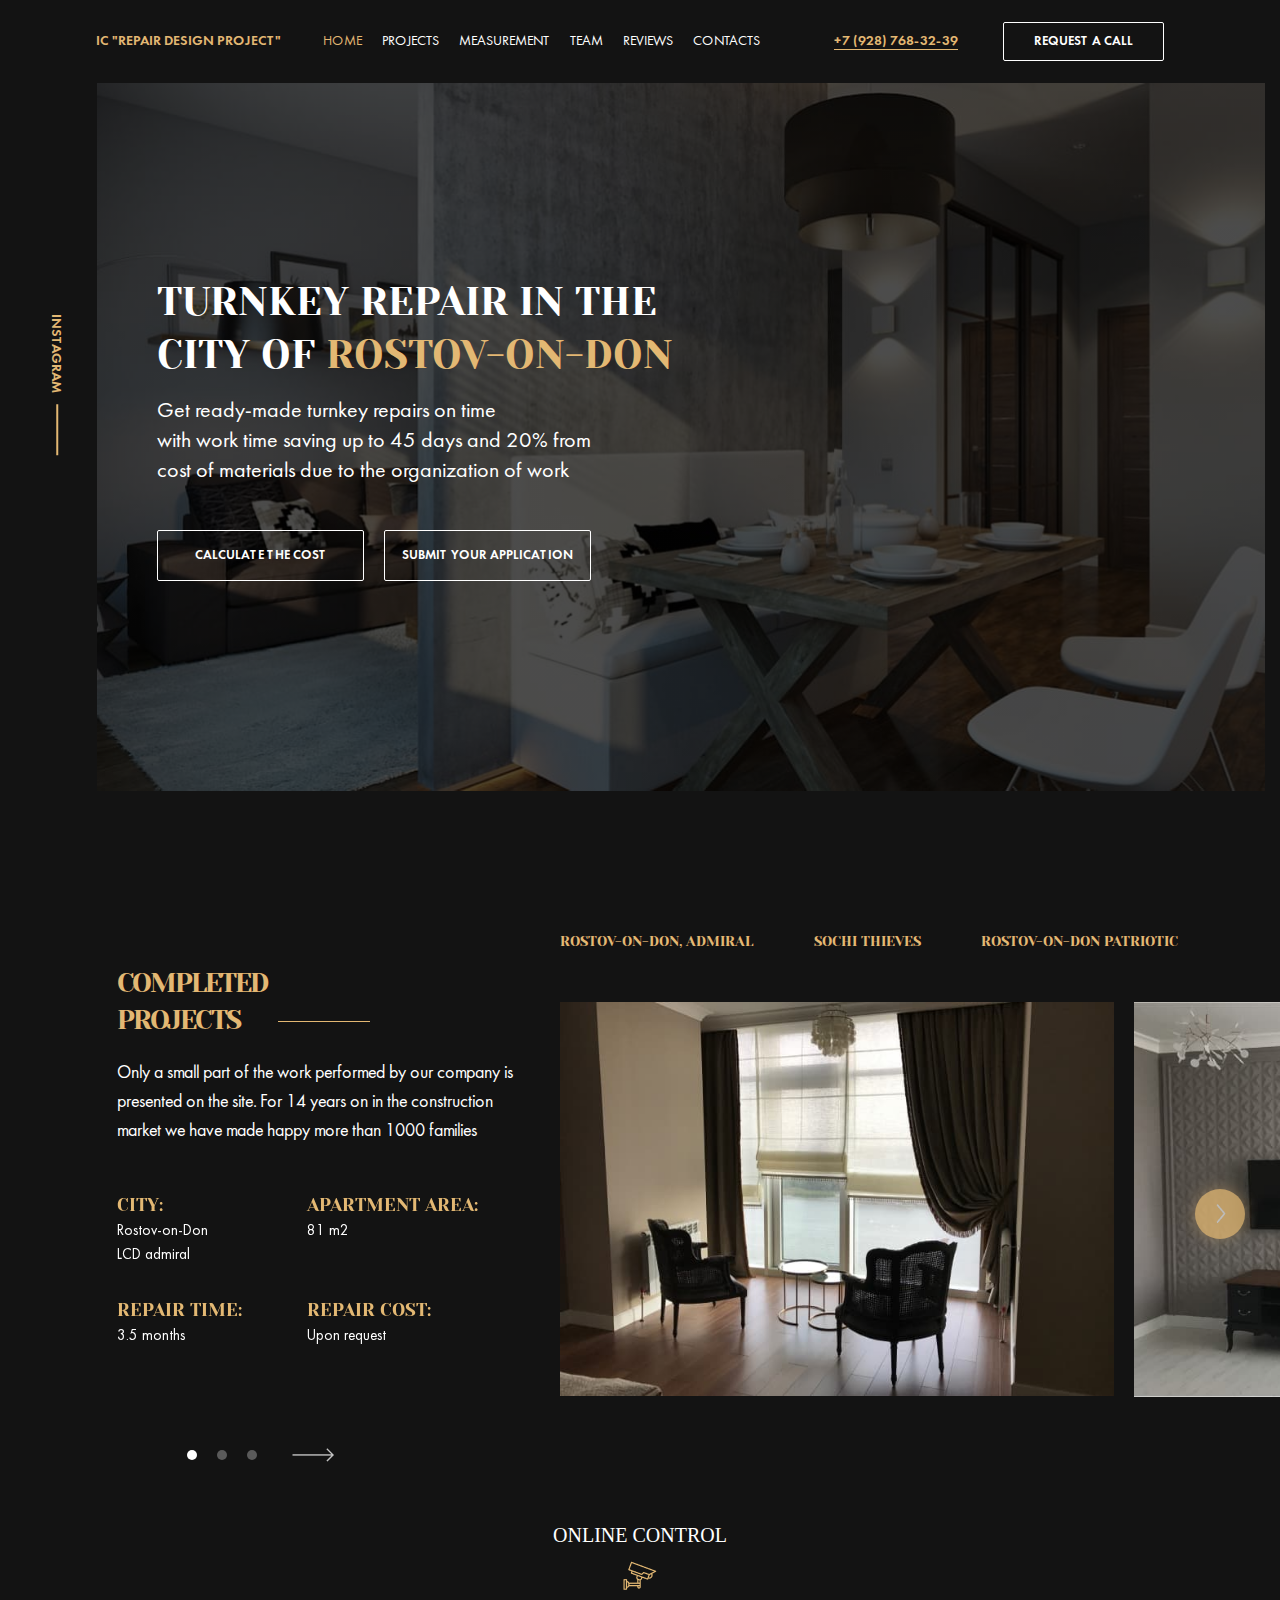
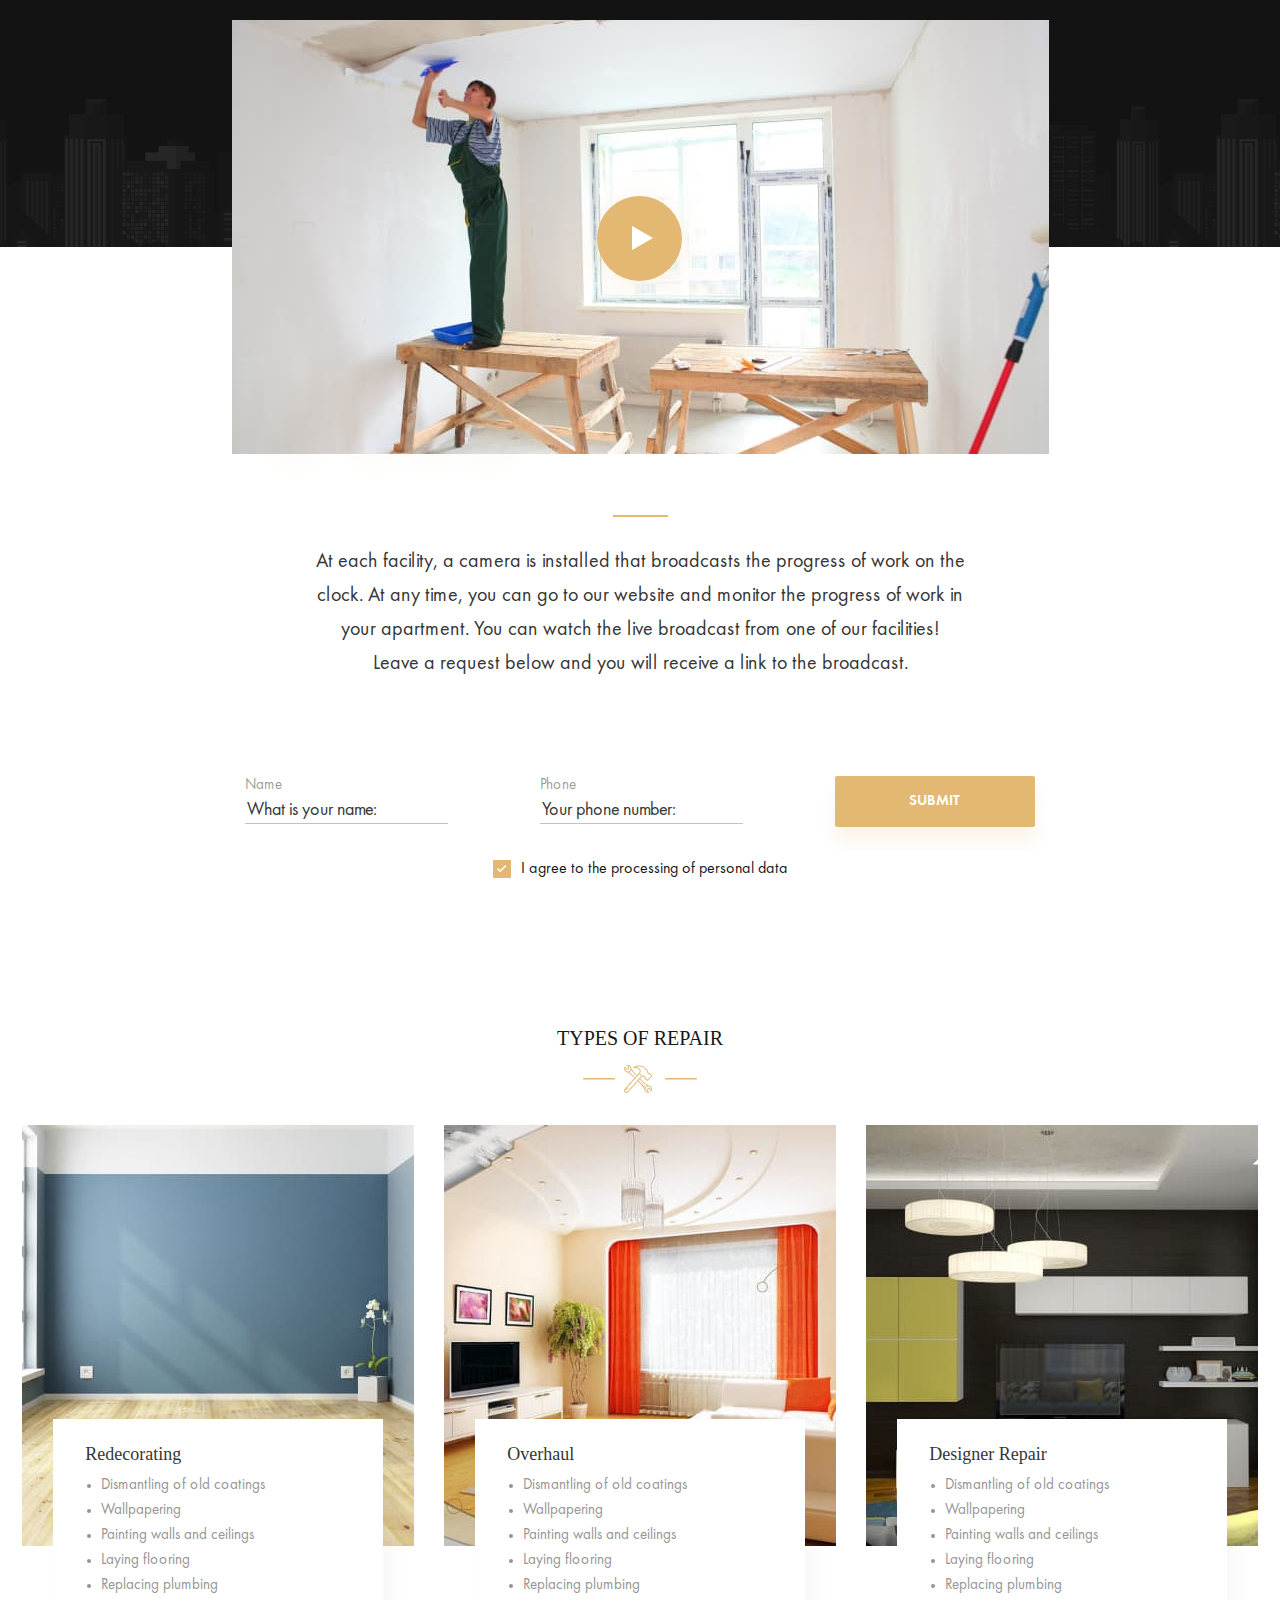
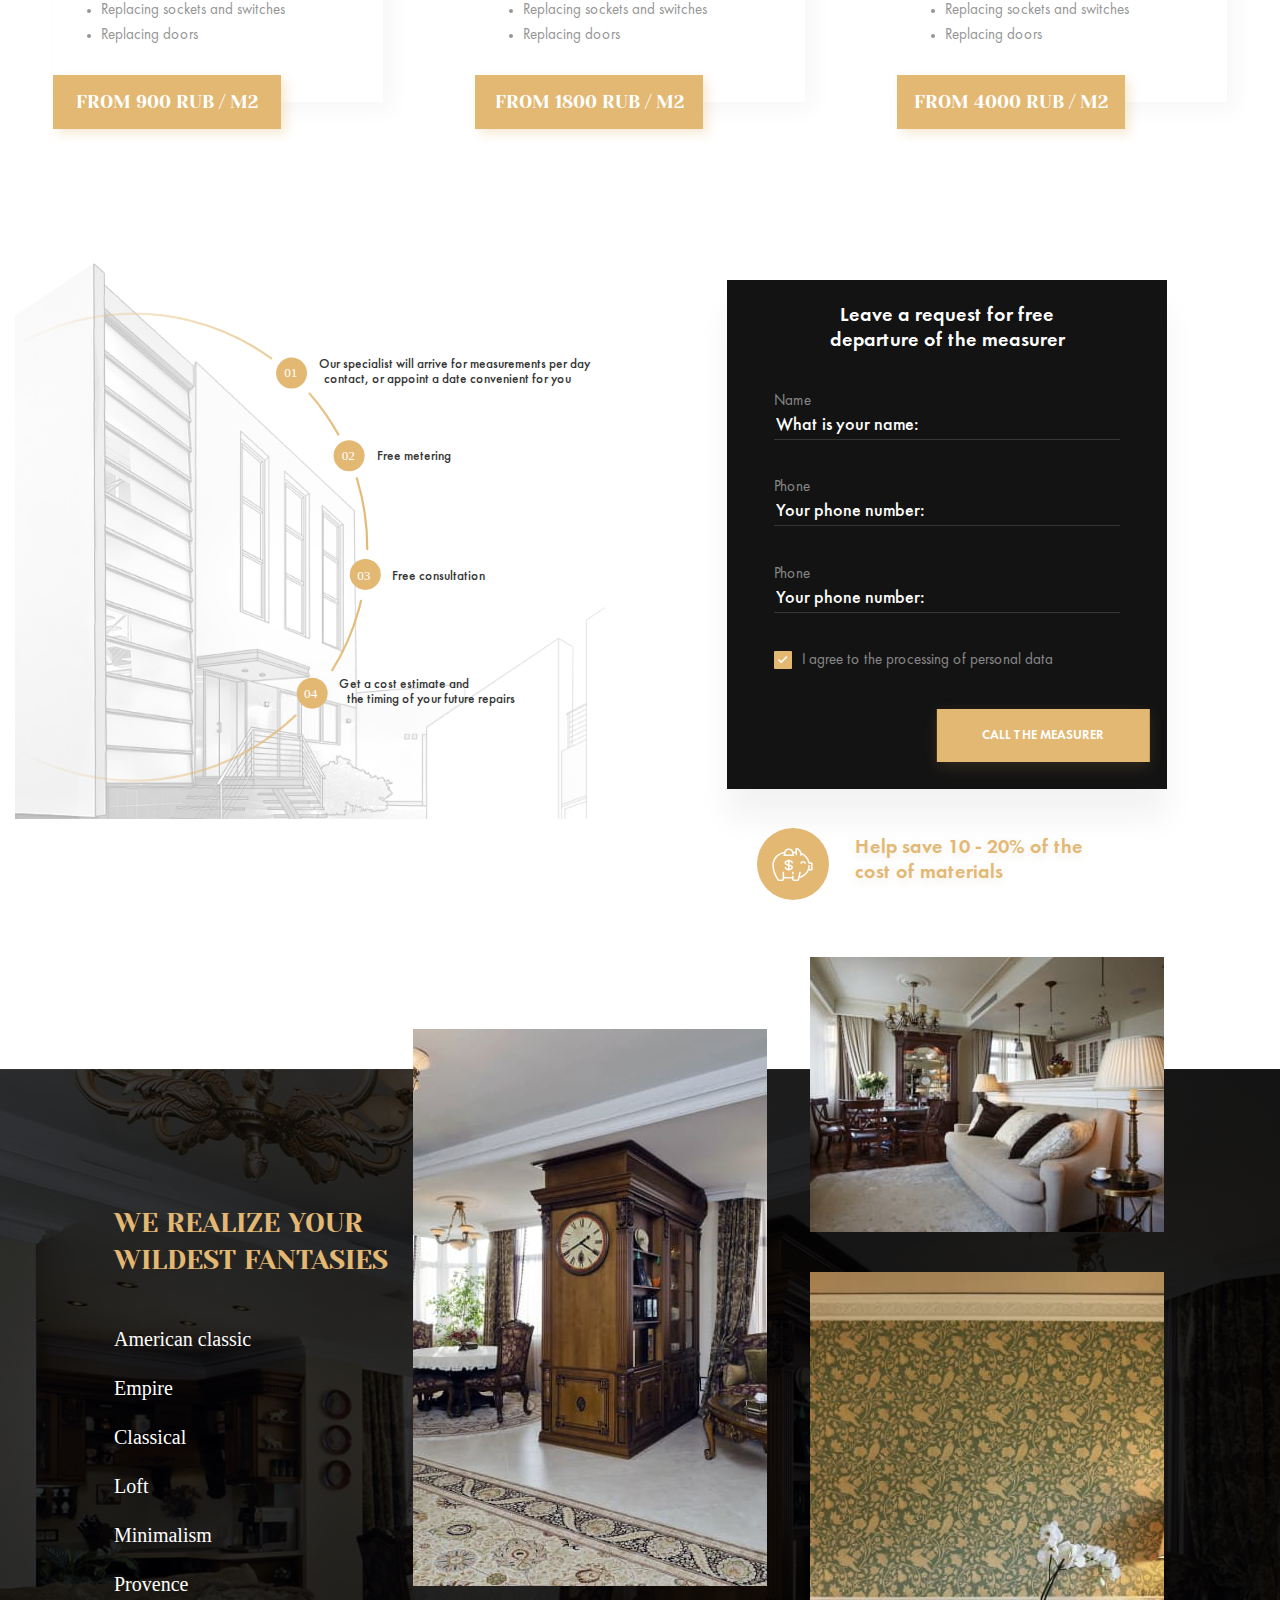
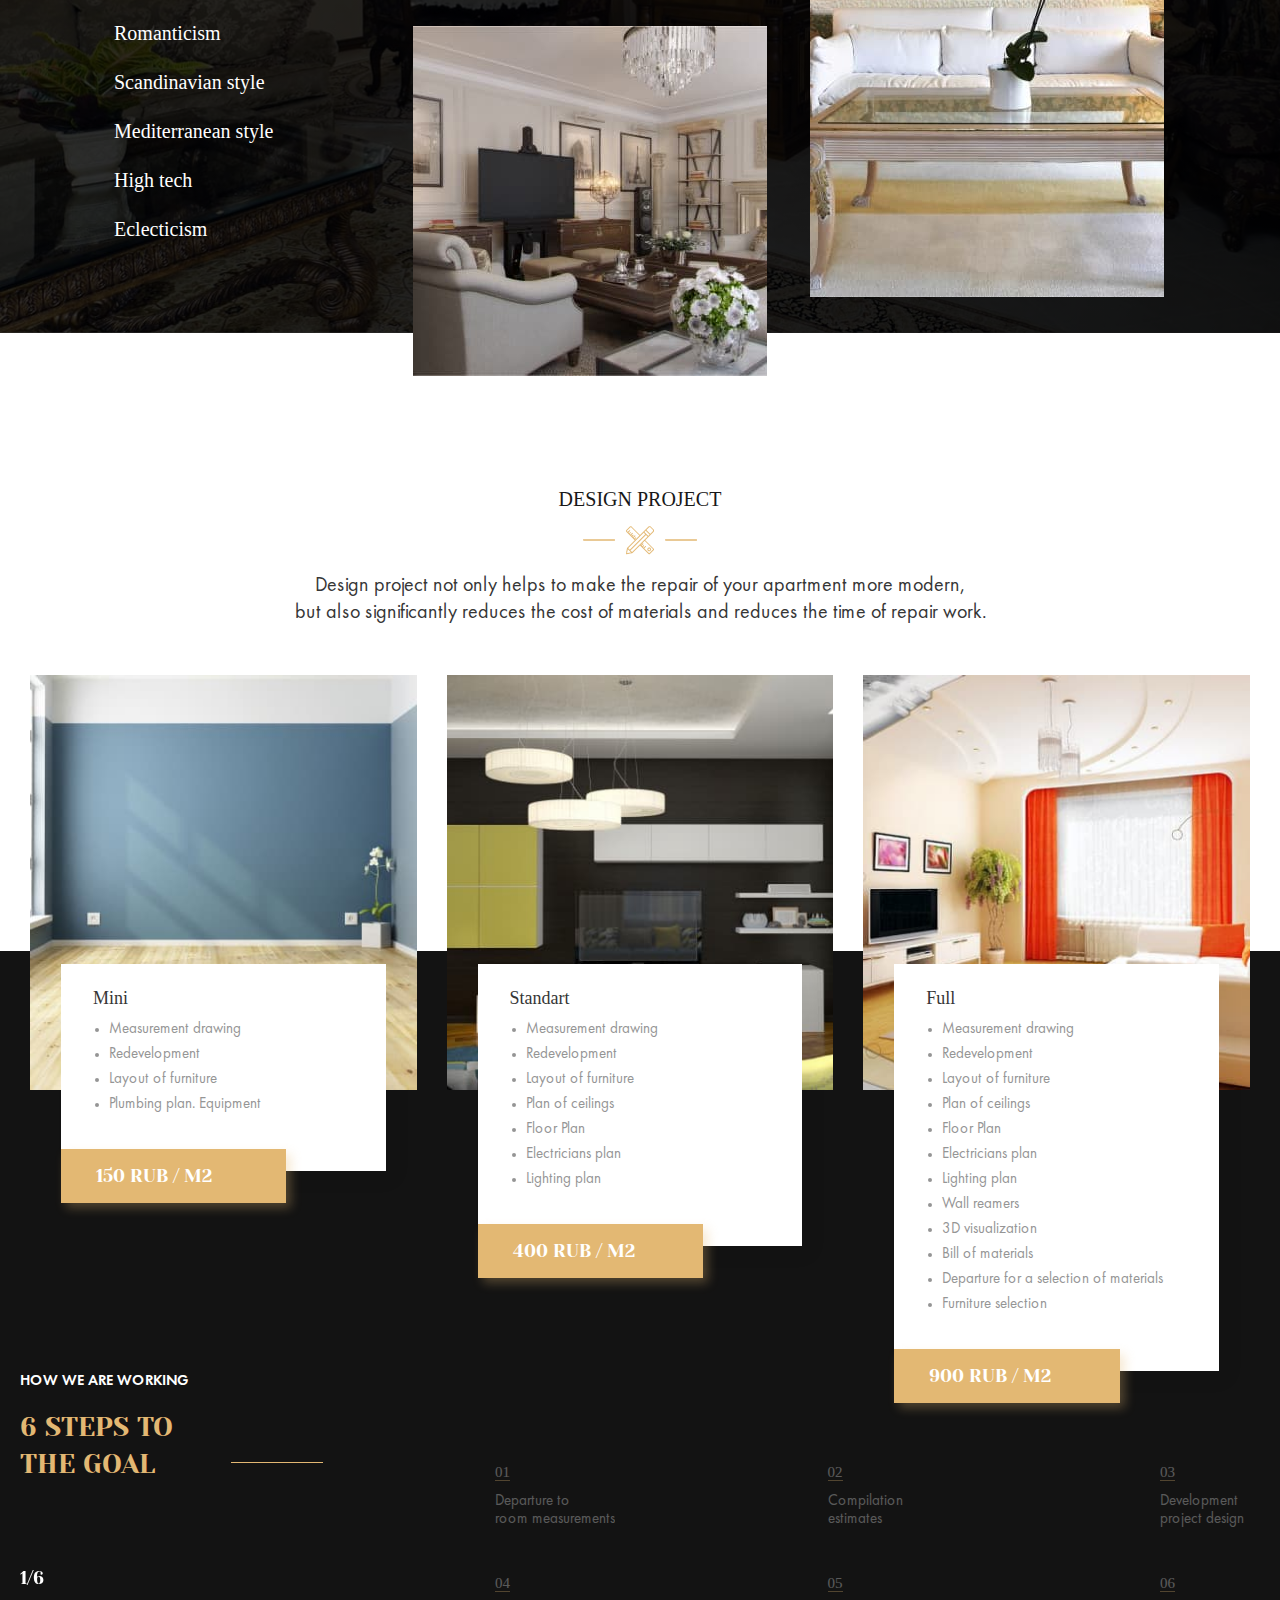
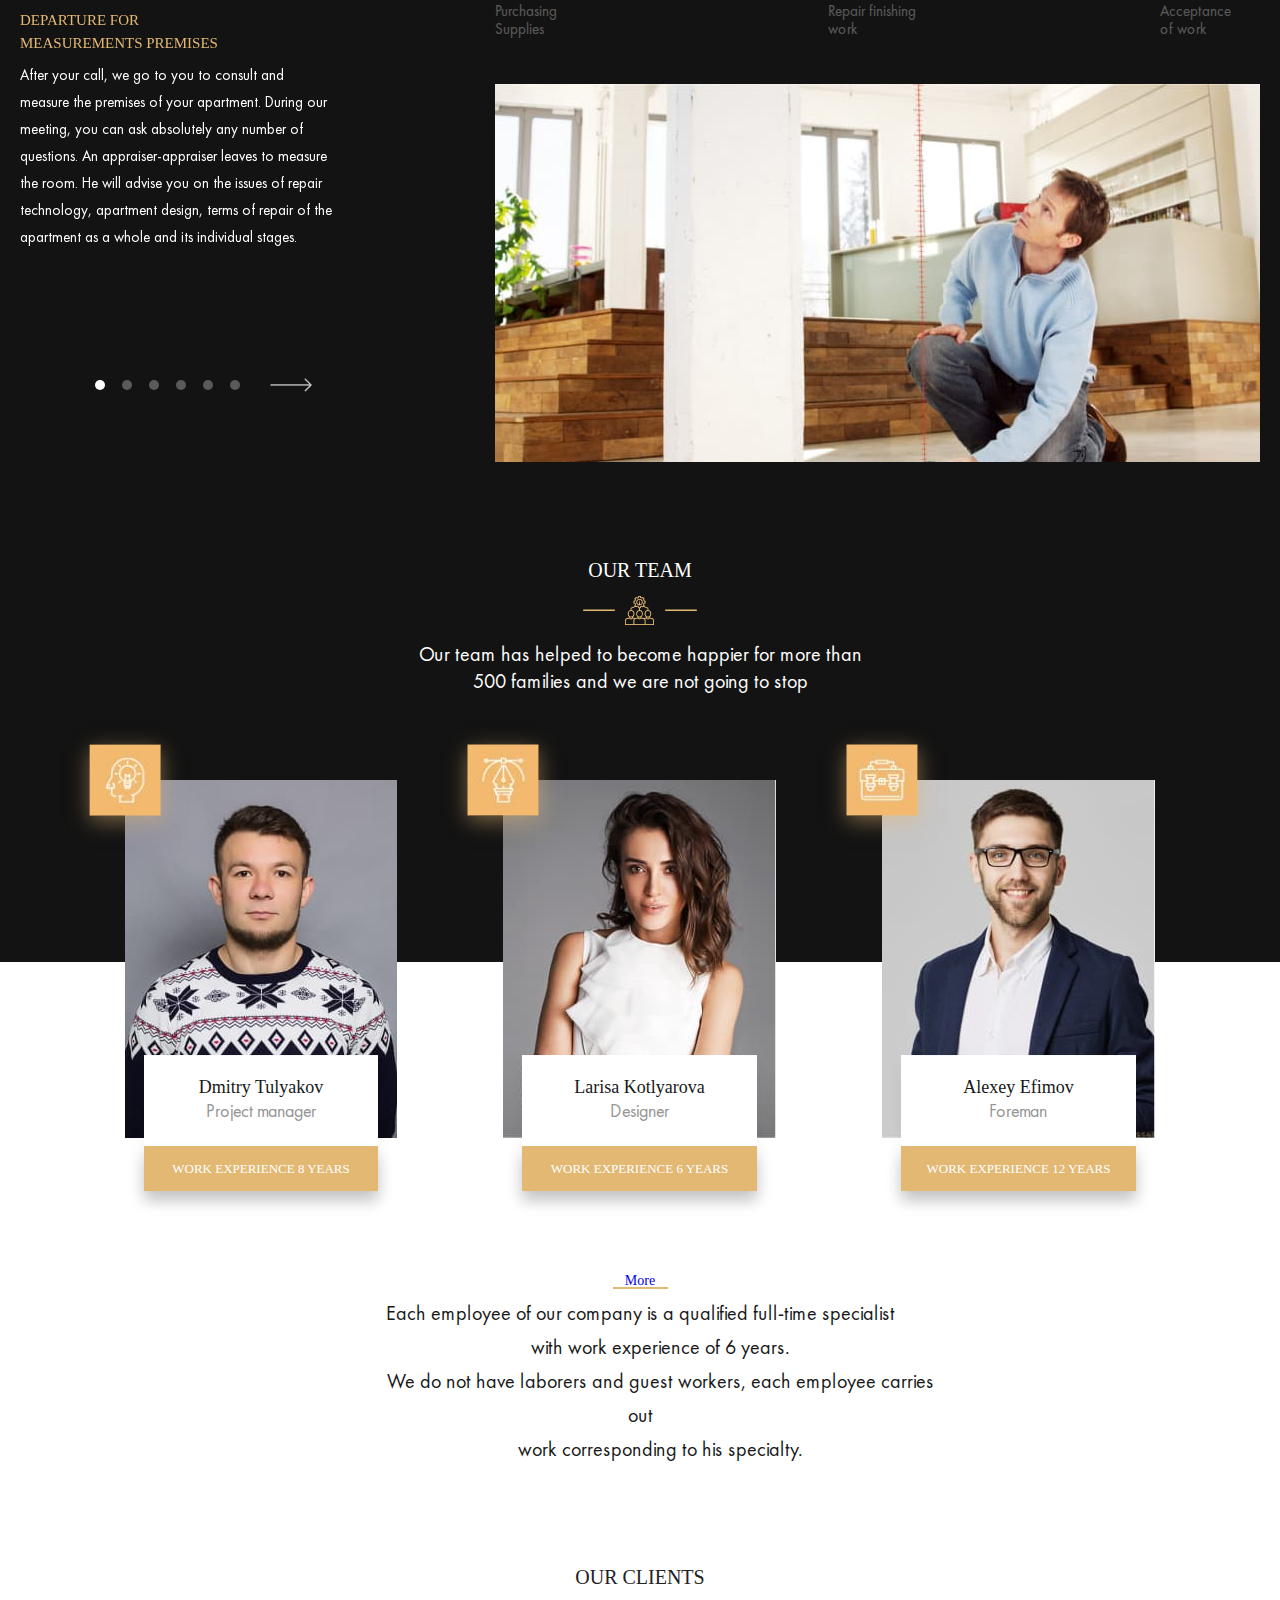
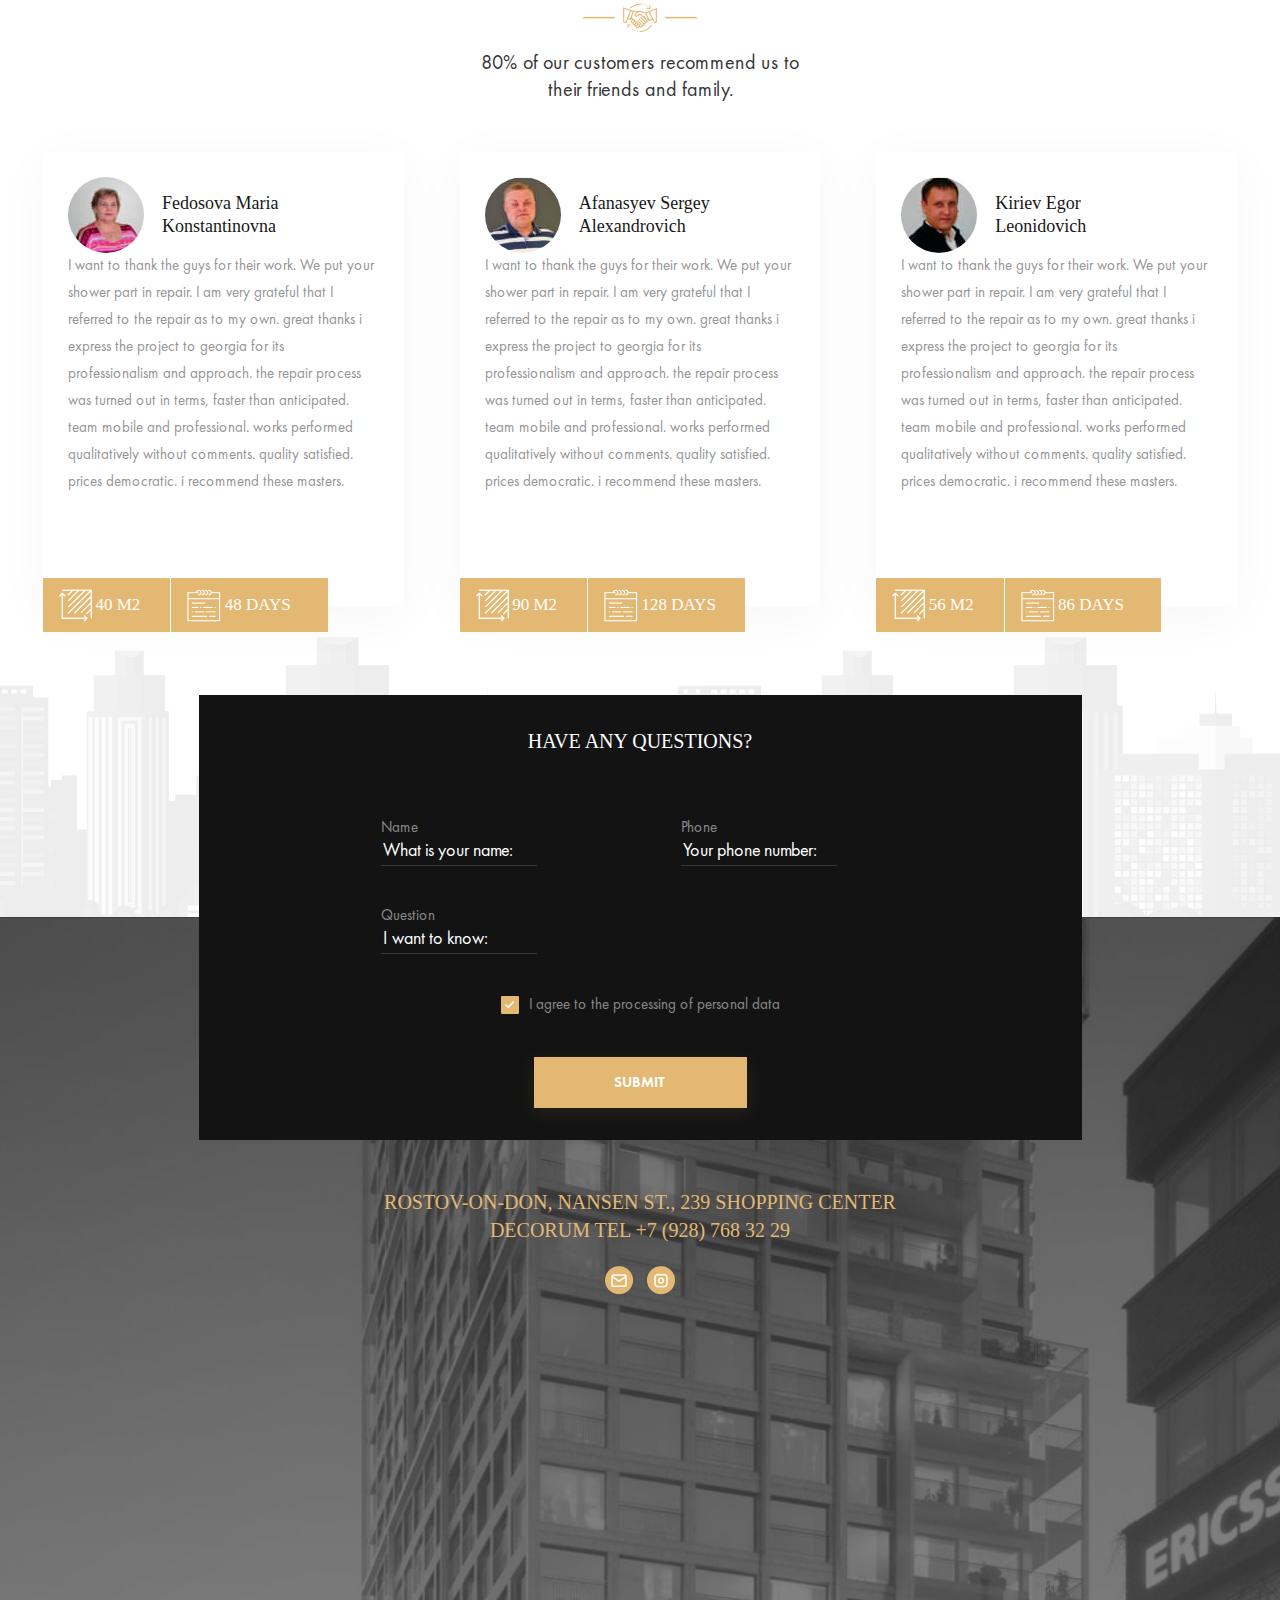
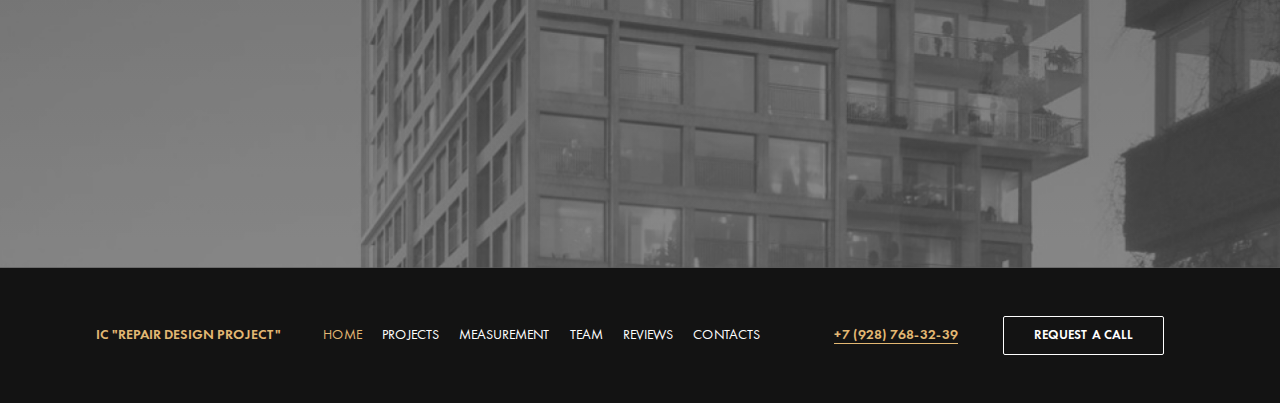
==== commit b134ff8b: "12.01.20" ====
--- a/index.html
+++ b/index.html
@@ -22,7 +22,7 @@
             <li><a href="#" title="projects">projects</a></li>
             <li><a href="#" title="measurement">measurement</a></li>
             <li><a href="./team.html" title="team">team</a></li>
-            <li><a href="./reviews.html" title="reviews">reviews</a></li>
+            <li><a href="#" title="reviews">reviews</a></li>
             <li><a href="#" title="contacts">contacts</a></li>
           </ul>
         </nav>
@@ -549,7 +549,6 @@
           </div>
         </div>
       </div>
-      <a href="./reviews.html" title="reviews">More</a>
     </div>
   </section>
   <section class="wr-map">
--- a/styles/css/main.css
+++ b/styles/css/main.css
@@ -1,3 +1,2312 @@
-
+@import "reset.css";
+@font-face {
+  font-family: FuturaDemiC;
+  src: url(../../fonts/futdemic.woff) format("webopen"), url(../../fonts/futdemic.ttf) format("truetype"), url(../../fonts/futdemic.eoteot?#iefix) format("embedded-opentype");
+}
+@font-face {
+  font-family: FuturaBookC;
+  src: url(../../fonts/futbookc.woff) format("webopen"), url(../../fonts/futbookc.ttf) format("truetype"), url(../../fonts/futbookc.eoteot?#iefix) format("embedded-opentype");
+}
+@font-face {
+  font-family: YesevaOne;
+  src: url(../../fonts/yesevaone.woff) format("webopen"), url(../../fonts/yesevaone.otf) format("opentype"), url(../../fonts/yesevaone.eoteot?#iefix) format("embedded-opentype");
+}
+@font-face {
+  font-family: ProximaNova;
+  src: url(../../fonts/proximanova.woff) format("webopen"), url(../../fonts/proximanova.ttf) format("truetype"), url(../../fonts/proximanova.eoteot?#iefix) format("embedded-opentype");
+}
+@font-face {
+  font-family: FuturaMediumC;
+  src: url(../../fonts/futmediumc.woff) format("webopen"), url(../../fonts/futmediumc.ttf) format("truetype"), url(../../fonts/futmediumc.eoteot?#iefix) format("embedded-opentype");
+}
+.wr-map .container form label, .review > p, .second-flex p, .slider-steps p, .design-projects ul, .wr-types .repair ul, .wr-video form div label, .sl1 li {
+  font-family: FuturaBookC;
+  font-size: 15px;
+}
+
+.wr-clients .container .text1, .text2, .wr-ourteam .container .text1, .wr-design .container > p, .wr-video p {
+  font-family: FuturaBookC;
+  font-size: 20px;
+}
+
+.slider-steps span, .design-projects .cost, .wr-types .repair .cost, .sl1 span {
+  font-family: YesevaOne, cursive;
+  font-size: 18px;
+  text-transform: uppercase;
+}
+
+footer .container div, footer .container, .wr-map .container form, .measurer form, .wr-video form, header .container div, header .container {
+  display: flex;
+  align-items: center;
+  justify-content: space-between;
+}
+
+.wr-video .stop, .wr-video .restart, .wr-video .rew, .wr-video .fastfwd, .wr-video .play {
+  width: 45px;
+  height: 45px;
+  background: #e3b873;
+  box-shadow: 0px 5px 30px rgba(227, 184, 115, 0.2);
+  border-radius: 50%;
+  border: none;
+  opacity: 0.6;
+}
+
+body {
+  background-color: #fff;
+  font-size: 14px;
+}
+
+a {
+  text-decoration: none;
+}
+
+.container {
+  margin: 0 auto;
+  max-width: 1470px;
+  width: 100%;
+  padding-left: 15px;
+  padding-right: 15px;
+  box-sizing: border-box;
+}
+
+h1 {
+  font-family: YesevaOne, cursive;
+  font-size: 40px;
+  line-height: 53px;
+  text-transform: uppercase;
+  color: #fff;
+  white-space: pre-line;
+  margin-bottom: 16px;
+}
+h1 span {
+  color: #e3b873;
+}
+
+h2 {
+  font-family: YesevaOne;
+  font-size: 27px;
+  line-height: 37px;
+  text-transform: uppercase;
+  color: #e3b873;
+}
+
+h3 {
+  font-family: Yeseva One;
+  font-size: 20px;
+  line-height: 28px;
+  text-align: center;
+  text-transform: uppercase;
+}
+
+/* header */
+header {
+  background: #131313;
+}
+header .container {
+  padding: 0 116px 0 96px;
+  height: 83px;
+}
+header .container div {
+  flex-grow: 2.4;
+}
+header .container div nav {
+  flex-grow: 1;
+}
+header .container ul {
+  display: flex;
+  justify-content: space-between;
+}
+header .container li a {
+  font-family: FuturaBookC;
+  line-height: 16px;
+  text-transform: uppercase;
+  color: #fff;
+  cursor: pointer;
+}
+header .container li a:hover,
+header .container li a:focus,
+header .container li .active {
+  color: #e3b873;
+}
+
+.call {
+  font-family: FuturaDemiC;
+  font-weight: 600;
+  font-size: 13px;
+  line-height: 37px;
+  text-align: center;
+  width: 161px;
+  text-transform: uppercase;
+  color: #fff;
+  border-radius: 2px;
+  border: 1px solid #fff;
+  box-sizing: border-box;
+  cursor: pointer;
+}
+
+.call:hover {
+  background: #e3b873;
+  box-shadow: 0px 5px 15px rgba(227, 184, 115, 0.3);
+}
+
+.logo,
+.phone {
+  font-family: FuturaDemiC;
+  font-weight: 600;
+  line-height: 15px;
+  text-transform: uppercase;
+  color: #e3b873;
+}
+
+.logo {
+  flex-grow: 1;
+}
+
+.phone {
+  display: inline-block;
+  border-bottom: solid 1px;
+  color: #e3b873;
+  margin: 0 45px 0 74px;
+}
+
+@media all and (max-width: 1190px) {
+  header .container {
+    padding: 0 25px;
+  }
+
+  .phone {
+    margin: 0 15px;
+  }
+}
+@media all and (max-width: 930px) {
+  .logo {
+    max-width: 80px;
+  }
+
+  header .container {
+    padding: 0 15px;
+  }
+}
+@media all and (max-width: 810px) {
+  .call {
+    display: none;
+  }
+
+  header .container {
+    padding-right: 0;
+  }
+}
+@media all and (max-width: 620px) {
+  header .container {
+    padding-right: 0;
+  }
+
+  header .container li a {
+    text-transform: capitalize;
+  }
+}
+@media all and (max-width: 550px) {
+  header .container {
+    height: 57px;
+  }
+  header .container div {
+    flex-grow: 0;
+  }
+
+  nav {
+    display: none;
+  }
+
+  .logo {
+    font-size: 12px;
+    max-width: none;
+  }
+
+  .phone {
+    font-size: 12px;
+    color: #fff;
+    border: none;
+  }
+}
+/* wr-home */
+.wr-home {
+  background: #131313;
+}
+.wr-home .container {
+  display: flex;
+}
+.wr-home .home {
+  display: flex;
+  justify-content: center;
+  flex-direction: column;
+  background-image: linear-gradient(to right, rgba(0, 0, 0, 0.7), rgba(0, 0, 0, 0.7)), url(../../img/wr-repair.jpg);
+  background-size: cover;
+  width: 100%;
+  padding: 192px 0 190px 60px;
+}
+.wr-home .home p {
+  font-family: FuturaBookC;
+  font-size: 22px;
+  line-height: 30px;
+  color: #fff;
+  white-space: pre-line;
+  margin-bottom: 43px;
+}
+
+aside {
+  min-width: 82px;
+}
+aside .link {
+  font-family: FuturaDemiC;
+  font-weight: 600;
+  font-size: 14px;
+  line-height: 16px;
+  color: #e3b873;
+  text-transform: uppercase;
+  display: inline-block;
+  position: relative;
+  top: 37%;
+  transform: rotate(90deg);
+}
+aside .link:after {
+  content: "";
+  width: 51px;
+  height: 1.5px;
+  background-color: #e3b873;
+  display: block;
+  transform: translate(90px, -11px);
+}
+
+.buttons {
+  display: flex;
+  margin-bottom: 20px;
+}
+.buttons a {
+  border: 1px solid #fff;
+  box-sizing: border-box;
+  border-radius: 2px;
+  width: 207px;
+  font-family: FuturaDemiC;
+  font-weight: 600;
+  font-size: 13px;
+  line-height: 49px;
+  text-transform: uppercase;
+  text-align: center;
+  color: #fff;
+  margin-right: 20px;
+}
+.buttons a:hover {
+  background: #e3b873;
+  box-shadow: 0px 5px 15px rgba(227, 184, 115, 0.3);
+}
+
+@media all and (max-width: 700px) {
+  .container {
+    padding-left: 0px;
+    padding-right: 0px;
+  }
+
+  h1 {
+    font-size: 36px;
+  }
+
+  .wr-home .home {
+    padding: 100px 0 100px 30px;
+  }
+}
+@media all and (max-width: 600px) {
+  .wr-home .home {
+    padding-left: 15px;
+    padding-right: 20px;
+  }
+
+  h1 {
+    max-width: 390px;
+    white-space: normal;
+  }
+
+  .wr-home .home p {
+    white-space: normal;
+  }
+
+  .buttons {
+    flex-direction: column;
+  }
+  .buttons a {
+    margin-bottom: 26px;
+  }
+}
+@media all and (max-width: 440px) {
+  .wr-home .home {
+    padding: 75px 15px 79px;
+  }
+
+  aside {
+    display: none;
+  }
+
+  .buttons {
+    margin: 0;
+  }
+  .buttons a {
+    width: 100%;
+    margin: 26px 0 0 0;
+  }
+
+  .wr-home .home p {
+    font-size: 18px;
+    margin: 0;
+  }
+}
+@media all and (max-width: 375px) {
+  h1 {
+    font-size: 23px;
+    line-height: 31px;
+  }
+}
+/* wr-projects*/
+.wr-projects {
+  background-image: url(../../img/wr-reviews.png);
+  background-size: 30%;
+  background-position: bottom;
+  background-repeat: repeat-x;
+  background-color: #131313;
+  padding-top: 105px;
+  padding-bottom: 414px;
+}
+.wr-projects .container {
+  display: flex;
+  justify-content: space-between;
+  padding-left: 117px;
+  padding-right: 0;
+}
+
+.slider1 {
+  margin-top: 47px;
+  width: 380px;
+}
+
+.sl1 span {
+  line-height: 25px;
+  color: #e3b873;
+}
+.sl1 li {
+  line-height: 24px;
+  color: #fff;
+  float: left;
+  width: 50%;
+  height: 50%;
+}
+.sl1 ul {
+  height: 210px;
+}
+
+.block2 {
+  display: flex;
+  flex-direction: column;
+}
+.block2 ul {
+  display: flex;
+}
+.block2 ul li {
+  font-family: YesevaOne, cursive;
+  font-size: 14px;
+  line-height: 19px;
+  text-transform: uppercase;
+  color: #e3b873;
+  margin-right: 60px;
+  padding-bottom: 5px;
+  border-bottom: solid 1px transparent;
+  cursor: pointer;
+}
+.block2 ul li:hover {
+  border-bottom: solid 1px #e3b873;
+}
+
+.slider2 {
+  max-width: 846px;
+  margin-top: 45px;
+  padding: 0;
+}
+.slider2 img {
+  margin-right: 20px;
+  width: auto;
+}
+.slider2 .slick-next {
+  right: 65px;
+}
+.slider2 .slick-prev {
+  left: 40px;
+  z-index: 2;
+}
+.slider2 .slick-next:hover {
+  cursor: pointer;
+}
+.slider2 .slick-next:before,
+.slider2 .slick-prev:before {
+  content: "";
+  background: url(../../img/arrow.png);
+  background-size: 60%;
+  background-color: #e3b873;
+  width: 50px;
+  height: 50px;
+  display: block;
+  border-radius: 50%;
+  background-repeat: no-repeat;
+  background-position: 55% 60%;
+  box-shadow: 0px 0px 15px rgba(227, 184, 115, 0.5);
+}
+.slider2 .slick-prev:before {
+  transform: rotate(180deg);
+}
+.slider2 .slick-disabled::before {
+  opacity: 0;
+}
+
+.block1 {
+  position: relative;
+  padding-top: 68px;
+}
+.block1 h2 {
+  letter-spacing: -2px;
+}
+.block1 h2:after {
+  content: "";
+  width: 92px;
+  height: 1px;
+  background-color: #e3b873;
+  position: absolute;
+  left: 161px;
+  top: 125px;
+}
+.block1 p {
+  font-family: FuturaBookC;
+  font-size: 18px;
+  line-height: 29px;
+  color: #fff;
+  margin-top: 21px;
+  max-width: 420px;
+  padding-right: 15px;
+}
+
+.slider1 .slick-dots {
+  width: auto;
+  transform: translate(65px, 42px);
+}
+.slider1 .slick-dots button {
+  background: rgba(255, 255, 255, 0.3);
+  border-radius: 30px;
+  height: 0;
+  width: 0;
+}
+.slider1 .slick-dots .slick-active button {
+  background: white;
+}
+.slider1 .slick-dots button:hover,
+.slider1 .slick-dots button:focus,
+.slider1 .slick-dots button:active {
+  background-color: #fff;
+}
+.slider1 .slick-next:before {
+  content: "";
+  background-image: url(../../img/arrow-slider.png);
+  display: block;
+  width: 42px;
+  height: 14px;
+  background-repeat: no-repeat;
+}
+.slider1 .slick-prev:before {
+  content: "";
+  background-image: url(../../img/arrow-slider.png);
+  display: block;
+  width: 42px;
+  height: 14px;
+  background-repeat: no-repeat;
+  transform: rotate(180deg);
+}
+.slider1 .slick-disabled::before {
+  opacity: 0;
+}
+.slider1 .slick-prev,
+.slider1 .slick-next {
+  bottom: -72px;
+  top: auto;
+  z-index: 2;
+}
+.slider1 .slick-next {
+  right: 185px;
+}
+.slider1 .slick-prev {
+  left: -4px;
+}
+
+.slider1 .slick-dots li button::before {
+  content: none;
+}
+
+.slider2 .slick-list {
+  padding-right: 146px;
+}
+
+@media all and (max-width: 1355px) {
+  .slider2 {
+    max-width: 720px;
+  }
+
+  .block2 {
+    justify-content: center;
+  }
+}
+@media all and (max-width: 1230px) {
+  .wr-projects {
+    padding-top: 30px;
+  }
+
+  .slider2 {
+    max-width: 580px;
+  }
+
+  .block2 ul li {
+    margin-right: 20px;
+    font-size: 14px;
+  }
+
+  .slider1 {
+    width: 360px;
+  }
+
+  .wr-projects .container {
+    padding-left: 60px;
+  }
+
+  .slick-dotted.slick-slider {
+    margin-bottom: 0;
+  }
+
+  .sl1 ul {
+    height: 160px;
+  }
+  .sl1 ul span {
+    font-size: 14px;
+  }
+}
+@media all and (max-width: 1020px) {
+  .block1 h2:after {
+    display: none;
+  }
+
+  .block2 ul li,
+.sl1 span {
+    text-transform: capitalize;
+    font-size: 14px;
+  }
+
+  .block1 {
+    padding: 0;
+  }
+  .block1 p {
+    font-size: 14px;
+  }
+
+  .block2 ul li {
+    width: 130px;
+    font-size: 14px;
+  }
+
+  .slider1 {
+    width: 280px;
+  }
+
+  .slider1 .slick-next {
+    right: 93px;
+  }
+
+  .slider2 {
+    max-width: 480px;
+  }
+}
+@media all and (max-width: 850px) {
+  .wr-projects {
+    padding-bottom: 380px;
+    background-image: none;
+  }
+  .wr-projects .container {
+    padding-left: 0px;
+    position: relative;
+    justify-content: center;
+  }
+
+  .block1 {
+    align-items: center;
+    display: flex;
+    flex-direction: column;
+  }
+  .block1 h2 {
+    font-size: 22px;
+    text-align: center;
+  }
+  .block1 p {
+    max-width: 480px;
+  }
+
+  .slider1 {
+    margin-top: 355px;
+  }
+  .slider1 .slick-dots {
+    width: auto;
+    transform: translate(65px, -15px);
+  }
+  .slider1 .slick-prev,
+.slider1 .slick-next {
+    bottom: -15px;
+  }
+
+  .block2 {
+    position: absolute;
+    top: 160px;
+  }
+  .block2 ul li {
+    display: none;
+  }
+
+  .slider2 {
+    max-width: 480px;
+    margin-top: 0px;
+  }
+
+  .slider2 .slick-list {
+    padding-right: 0;
+  }
+
+  .slider2 img {
+    margin-right: 0;
+  }
+}
+@media all and (max-width: 530px) {
+  .slider2 {
+    max-width: 340px;
+  }
+  .slider2 .slick-next:before,
+.slider2 .slick-prev:before {
+    width: 25px;
+    height: 25px;
+  }
+  .slider2 .slick-next {
+    right: 15px;
+  }
+  .slider2 .slick-prev {
+    left: 11px;
+  }
+
+  .block1 p {
+    max-width: 310px;
+    text-align: center;
+  }
+
+  .block2 {
+    top: 210px;
+  }
+
+  .slider1 {
+    margin-top: 250px;
+  }
+  .slider1 .slick-dots {
+    display: none;
+  }
+  .slider1 .slick-prev,
+.slider1 .slick-next {
+    display: none;
+  }
+}
+@media all and (max-width: 350px) {
+  .slider2 {
+    max-width: 310px;
+  }
+}
+/* wr-video */
+.wr-video {
+  display: flex;
+  justify-content: center;
+  margin-bottom: -230px;
+}
+.wr-video .container {
+  display: flex;
+  flex-direction: column;
+  align-items: center;
+  transform: translateY(-326px);
+  position: relative;
+}
+.wr-video .container > div {
+  width: max-content;
+  position: relative;
+  margin-top: 30px;
+}
+.wr-video .container > img {
+  margin-top: 12px;
+}
+.wr-video h3 {
+  color: #fff;
+}
+.wr-video video {
+  width: 817px;
+  height: 434px;
+  z-index: -4;
+}
+.wr-video .btnvideo {
+  position: absolute;
+  top: calc(50% - 43px);
+  left: calc(50% - 43px);
+  width: 85px;
+  height: 85px;
+  background: #e3b873;
+  box-shadow: 0px 5px 30px rgba(227, 184, 115, 0.2);
+  border-radius: 50%;
+  border: none;
+}
+.wr-video .btnvideo img {
+  transform: translateX(3px);
+}
+.wr-video .btns {
+  position: absolute;
+  bottom: 10px;
+  left: 5%;
+  z-index: -6;
+}
+.wr-video .play {
+  margin-right: 10px;
+  position: relative;
+  display: none;
+}
+.wr-video .play img {
+  transform: translateX(3px) scale(0.65);
+}
+.wr-video .fastfwd img {
+  transform: translateX(-2px) scale(0.5);
+}
+.wr-video .rew {
+  margin-right: 10px;
+}
+.wr-video .rew img {
+  transform: translateX(-6px) scale(0.5) rotate(180deg);
+}
+.wr-video .restart {
+  margin-right: 30px;
+}
+.wr-video .restart img {
+  transform: scale(0.6) rotate(180deg);
+  border: solid 1px white;
+}
+.wr-video .stop {
+  margin-right: 10px;
+  position: relative;
+}
+.wr-video .stop img {
+  transform: translateY(-1px) scale(0.9);
+}
+.wr-video .play:hover,
+.wr-video .fastfwd:hover,
+.wr-video .rew:hover,
+.wr-video .stop:hover,
+.wr-video .restart:hover {
+  opacity: 1;
+}
+.wr-video p {
+  line-height: 34px;
+  text-align: center;
+  color: #363636;
+  max-width: 675px;
+  margin-top: 86px;
+}
+.wr-video p:before {
+  content: "";
+  width: 55px;
+  height: 2px;
+  background-color: #e3b873;
+  position: relative;
+  margin: 0 auto;
+  top: -28px;
+  display: block;
+}
+.wr-video form {
+  flex-direction: column;
+  margin-top: 95px;
+}
+.wr-video form label {
+  font-family: FuturaBookC;
+  font-size: 16px;
+  line-height: 18px;
+  color: #181818;
+  display: flex;
+  flex-direction: row;
+  cursor: pointer;
+  margin-top: 33px;
+}
+.wr-video form input[type=checkbox] + label[for=check]:before {
+  content: "";
+  width: 18px;
+  height: 18px;
+  display: inline-block;
+  background-color: #e3b873;
+  border-radius: 1px;
+  margin-right: 10px;
+}
+.wr-video form input[type=checkbox]:checked + label[for=check]:before {
+  background-image: url(../../img/checkbox.png);
+  background-repeat: no-repeat;
+  background-position: center;
+}
+.wr-video form div {
+  display: flex;
+}
+.wr-video form div label {
+  color: rgba(54, 54, 54, 0.5);
+  margin: 0 46px;
+  order: 1;
+  display: flex;
+  flex-direction: column;
+  line-height: 20px;
+  color: rgba(54, 54, 54, 0.5);
+}
+.wr-video form input[type=text] {
+  border-width: 0 0 1px 0;
+  border-style: solid;
+  border-color: rgba(54, 54, 54, 0.3);
+  box-sizing: border-box;
+  order: 2;
+  height: 28px;
+}
+.wr-video form input::-webkit-input-placeholder {
+  font-family: FuturaBookC;
+  font-size: 18px;
+  line-height: 24px;
+  color: #363636;
+}
+.wr-video form input::-moz-placeholder {
+  font-family: FuturaBookC;
+  font-size: 18px;
+  line-height: 24px;
+  color: #363636;
+}
+.wr-video form input:-moz-placeholder {
+  font-family: FuturaBookC;
+  font-size: 18px;
+  line-height: 24px;
+  color: #363636;
+}
+.wr-video form input:-ms-input-placeholder {
+  font-family: FuturaBookC;
+  font-size: 18px;
+  line-height: 24px;
+  color: #363636;
+}
+.wr-video form input::placeholder {
+  font-family: FuturaBookC;
+  font-size: 18px;
+  line-height: 24px;
+  color: #363636;
+}
+.wr-video form input[type=submit] {
+  font-family: FuturaDemiC;
+  font-size: 15px;
+  text-align: center;
+  text-transform: uppercase;
+  color: #fff;
+  width: 200px;
+  height: 51px;
+  background-color: #e3b873;
+  box-shadow: 0px 15px 15px rgba(227, 184, 115, 0.15);
+  border-radius: 2px;
+  border: none;
+}
+.wr-video form input[type=checkbox] {
+  display: none;
+}
+
+@media all and (max-width: 910px) {
+  .wr-video {
+    min-height: 560px;
+  }
+  .wr-video video {
+    height: 300px;
+    width: auto;
+  }
+  .wr-video .btnvideo {
+    width: 65px;
+    height: 65px;
+  }
+  .wr-video p {
+    max-width: none;
+    padding: 0 20px;
+  }
+  .wr-video form div label {
+    margin: 0 20px;
+  }
+}
+@media all and (max-width: 710px) {
+  .wr-video {
+    min-height: 510px;
+    background-color: #131313;
+    margin-bottom: 0px;
+  }
+  .wr-video .rew img {
+    transform: translateX(-3px) scale(0.5) rotate(180deg);
+  }
+  .wr-video .fastfwd img {
+    transform: translateX(1px) scale(0.5);
+  }
+  .wr-video .container {
+    position: static;
+    transform: none;
+  }
+  .wr-video video {
+    width: 340px;
+    height: auto;
+  }
+  .wr-video .btns {
+    bottom: 2px;
+  }
+  .wr-video form {
+    position: relative;
+    width: 100%;
+    margin-top: 40px;
+  }
+  .wr-video form > label {
+    color: rgba(255, 255, 255, 0.5);
+    margin: 10px 0 50px;
+  }
+  .wr-video form input {
+    background-color: #131313;
+  }
+  .wr-video form input::-webkit-input-placeholder {
+    color: #fff;
+  }
+  .wr-video form input::-moz-placeholder {
+    color: #fff;
+  }
+  .wr-video form input:-moz-placeholder {
+    color: #fff;
+  }
+  .wr-video form input:-ms-input-placeholder {
+    color: #fff;
+  }
+  .wr-video form input::placeholder {
+    color: #fff;
+  }
+  .wr-video form div {
+    flex-direction: column;
+  }
+  .wr-video form div label {
+    color: rgba(255, 255, 255, 0.5);
+    margin-bottom: 40px;
+  }
+  .wr-video form div label:last-child {
+    margin-top: 65px;
+    position: absolute;
+    bottom: -65px;
+  }
+  .wr-video p {
+    color: #fff;
+    margin-top: 50px;
+  }
+  .wr-video .wr-video p:before {
+    top: -20px;
+  }
+  .wr-video .stop,
+.wr-video .restart,
+.wr-video .rew,
+.wr-video .fastfwd,
+.wr-video .play {
+    transform: scale(0.7);
+    margin: 0;
+    padding: 0;
+  }
+
+  .wr-projects {
+    padding-bottom: 50px;
+  }
+}
+@media all and (max-width: 530px) {
+  .wr-video p {
+    font-size: 14px;
+    line-height: 24px;
+  }
+}
+@media all and (max-width: 350px) {
+  .wr-video {
+    min-height: 560px;
+  }
+  .wr-video video {
+    width: 300px;
+    height: auto;
+  }
+  .wr-video form {
+    margin-top: 10px;
+  }
+  .wr-video form div label {
+    margin-bottom: 10px;
+  }
+  .wr-video form div label:last-child {
+    bottom: -35px;
+  }
+}
+/* wr-types */
+.wr-types .container {
+  padding-top: 50px;
+  display: flex;
+  flex-direction: column;
+  align-items: center;
+}
+.wr-types .container > img {
+  margin-top: 13px;
+}
+.wr-types h3 {
+  color: #181818;
+}
+.wr-types .types {
+  display: flex;
+  margin-top: 32px;
+}
+.wr-types .repair {
+  display: flex;
+  flex-direction: column;
+  align-items: center;
+  margin: 0 15px;
+}
+.wr-types .repair div {
+  width: 84%;
+  background: #fff;
+  box-shadow: 10px 10px 20px rgba(0, 0, 0, 0.03);
+  transform: translateY(-127px);
+  padding-left: 32px;
+  padding-top: 23px;
+  box-sizing: border-box;
+}
+.wr-types .repair .repair-name {
+  font-family: Yeseva One;
+  font-size: 18px;
+  line-height: 25px;
+  color: #363636;
+}
+.wr-types .repair ul {
+  line-height: 25px;
+  color: #959595;
+  list-style: disc;
+  margin-left: 16px;
+  margin-top: 6px;
+}
+.wr-types .repair .cost {
+  line-height: 54px;
+  color: #fff;
+  background-color: #e3b873;
+  box-shadow: 5px 5px 10px rgba(227, 184, 115, 0.3);
+  width: 228px;
+  transform: translate(-32px, 50%);
+  text-align: center;
+}
+
+@media all and (max-width: 1270px) {
+  .wr-types .repair img {
+    width: 300px;
+  }
+}
+@media all and (max-width: 990px) {
+  .wr-types .repair img {
+    width: 250px;
+  }
+}
+@media all and (max-width: 840px) {
+  .wr-types .repair {
+    margin: 0 10px;
+  }
+  .wr-types .repair div {
+    padding: 0;
+  }
+  .wr-types .repair img {
+    width: 210px;
+  }
+  .wr-types .repair ul {
+    font-size: 13px;
+    line-height: 22px;
+  }
+  .wr-types .repair .repair-name {
+    font-size: 15px;
+    line-height: 21px;
+  }
+  .wr-types .repair .cost {
+    font-size: 14px;
+    line-height: 40px;
+    width: 84%;
+    transform: none;
+    text-transform: capitalize;
+  }
+}
+@media all and (max-width: 690px) {
+  .wr-types .types {
+    flex-direction: column;
+  }
+  .wr-types .repair {
+    margin: 0 15px;
+    margin-bottom: -40px;
+  }
+  .wr-types .repair div {
+    padding-left: 32px;
+    padding-top: 23px;
+  }
+  .wr-types .repair img {
+    width: auto;
+  }
+  .wr-types .repair ul {
+    font-size: 15px;
+    line-height: 25px;
+  }
+  .wr-types .repair .repair-name {
+    font-size: 18px;
+    line-height: 25px;
+  }
+  .wr-types .repair .cost {
+    font-size: 18px;
+    line-height: 54px;
+    width: 84%;
+    transform: translate(-32px, 50%);
+    text-transform: uppercase;
+  }
+}
+@media all and (max-width: 430px) {
+  .wr-types .repair {
+    margin: 0 10px;
+    margin-bottom: -80px;
+  }
+  .wr-types .repair div {
+    padding-left: 15px;
+    padding-top: 0;
+  }
+  .wr-types .repair img {
+    width: 260px;
+  }
+  .wr-types .repair ul {
+    font-size: 13px;
+    line-height: 22px;
+  }
+  .wr-types .repair .repair-name {
+    font-size: 15px;
+    line-height: 21px;
+  }
+  .wr-types .repair .cost {
+    font-size: 14px;
+    line-height: 40px;
+    width: 84%;
+    transform: none;
+    text-transform: capitalize;
+  }
+}
+/* wr-measurement */
+.wr-measurement {
+  padding: 82px 0 273px;
+}
+.wr-measurement .container {
+  display: flex;
+  justify-content: space-between;
+}
+
+.free-metering {
+  background-image: url(../../img/metering.png);
+  background-repeat: no-repeat;
+  background-position-y: -55px;
+}
+.free-metering svg {
+  width: 800px;
+  height: 637px;
+}
+.free-metering svg text {
+  font-family: Yeseva One, cursive;
+  font-size: 18px;
+  line-height: 25px;
+  text-align: center;
+}
+.free-metering svg text tspan {
+  font-family: FuturaMediumC;
+  font-size: 18px;
+  line-height: 21px;
+}
+
+.measurer {
+  padding: 51px 98px 80px 0;
+}
+.measurer form {
+  background-color: #131313;
+  width: 506px;
+  height: 100%;
+  flex-direction: column;
+  box-shadow: 0px 30px 30px rgba(0, 0, 0, 0.05);
+  padding: 24px 47px 27px;
+  box-sizing: border-box;
+}
+.measurer form h4 {
+  font-family: FuturaDemiC;
+  font-size: 20px;
+  line-height: 25px;
+  text-align: center;
+  color: #fff;
+  max-width: 290px;
+}
+.measurer form label {
+  font-family: FuturaBookC;
+  font-size: 15px;
+  line-height: 20px;
+  color: rgba(255, 255, 255, 0.5);
+  display: flex;
+  flex-direction: column;
+  width: 100%;
+  cursor: pointer;
+}
+.measurer form label[for=checkk] {
+  flex-direction: row;
+}
+.measurer form input[type=text] {
+  font-family: FuturaMediumC;
+  font-size: 18px;
+  line-height: 25px;
+  background-color: #131313;
+  order: 2;
+  border-width: 0 0 1px 0;
+  border-style: solid;
+  border-color: rgba(255, 255, 255, 0.15);
+  box-sizing: border-box;
+  min-width: 90%;
+  color: white;
+}
+.measurer form input::-webkit-input-placeholder {
+  color: #fff;
+}
+.measurer form input::-moz-placeholder {
+  color: #fff;
+}
+.measurer form input:-moz-placeholder {
+  color: #fff;
+}
+.measurer form input:-ms-input-placeholder {
+  color: #fff;
+}
+.measurer form input::placeholder {
+  color: #fff;
+}
+.measurer form input[type=submit] {
+  width: 213px;
+  line-height: 51px;
+  background: #e3b873;
+  box-shadow: 0px 5px 15px rgba(227, 184, 115, 0.15);
+  border: none;
+  font-family: FuturaDemiC;
+  font-size: 13px;
+  text-align: center;
+  text-transform: uppercase;
+  color: #fff;
+  transform: translateX(45%);
+}
+.measurer form input[type=checkbox] {
+  display: none;
+}
+.measurer form input[type=checkbox] + label[for=checkk]:before {
+  content: "";
+  width: 18px;
+  height: 18px;
+  display: inline-block;
+  background-color: #e3b873;
+  border-radius: 1px;
+  margin-right: 10px;
+}
+.measurer form input[type=checkbox]:checked + label[for=checkk]:before {
+  background-image: url(../../img/checkbox.png);
+  background-repeat: no-repeat;
+  background-position: center;
+}
+.measurer .help {
+  font-family: FuturaDemiC;
+  font-size: 20px;
+  line-height: 25px;
+  color: #e3b873;
+  text-shadow: 0px 3px 10px rgba(160, 122, 61, 0.15);
+  max-width: 245px;
+  position: relative;
+  padding-left: 128px;
+  margin-top: 47px;
+}
+.measurer .help:before {
+  content: "";
+  content: "";
+  background-color: #e3b873;
+  background-image: url(../../img/pig.png);
+  background-repeat: no-repeat;
+  background-position: center;
+  width: 72px;
+  height: 72px;
+  border-radius: 50%;
+  border: none;
+  display: block;
+  position: absolute;
+  left: 8%;
+  top: -16%;
+}
+
+@media all and (max-width: 1430px) {
+  .free-metering svg {
+    width: 650px;
+  }
+}
+@media all and (max-width: 1285px) {
+  .free-metering svg {
+    width: 590px;
+  }
+
+  .measurer form {
+    width: 440px;
+  }
+
+  .wr-measurement {
+    padding: 0px 0px 200px;
+  }
+}
+@media all and (max-width: 1160px) {
+  .free-metering {
+    width: 100%;
+  }
+  .free-metering svg {
+    display: none;
+  }
+}
+@media all and (max-width: 950px) {
+  .free-metering {
+    display: none;
+  }
+
+  .wr-measurement .container {
+    justify-content: center;
+  }
+
+  .measurer {
+    padding: 0px 0px 60px 0;
+  }
+}
+@media all and (max-width: 500px) {
+  .wr-measurement {
+    display: none;
+  }
+}
+/* wr-realization */
+.wr-realization .container {
+  background: linear-gradient(120.96deg, rgba(0, 0, 0, 0.75), rgba(0, 0, 0, 0.9)), url(../../img/wr-realization.jpg);
+  background-repeat: no-repeat;
+  background-size: cover;
+  display: flex;
+  justify-content: space-between;
+  padding: 135px 0 79px 114px;
+  position: relative;
+}
+.wr-realization .container .list h2 {
+  max-width: 280px;
+  margin-bottom: 37px;
+}
+.wr-realization .container .list ul {
+  font-family: Proxima Nova;
+  font-size: 20px;
+  line-height: 49px;
+  color: #fff;
+}
+
+.pictures {
+  display: flex;
+  position: absolute;
+  right: 116px;
+  top: -13%;
+}
+.pictures div {
+  display: flex;
+  flex-direction: column;
+}
+.pictures .mobile {
+  display: none;
+}
+
+.first-column {
+  position: relative;
+  top: 72px;
+  margin-right: 43px;
+}
+.first-column img:first-child {
+  margin-bottom: 40px;
+}
+
+.second-column img:first-child {
+  margin-bottom: 40px;
+}
+
+@media all and (max-width: 1270px) {
+  .wr-realization .container {
+    padding-left: 70px;
+  }
+
+  .pictures {
+    right: 70px;
+  }
+}
+@media all and (max-width: 1180px) {
+  .wr-realization .container {
+    padding: 60px 0 60px 50px;
+  }
+
+  .pictures {
+    right: 50px;
+  }
+
+  .pictures div img {
+    width: 300px;
+  }
+}
+@media all and (max-width: 1030px) {
+  .pictures div img {
+    width: 250px;
+  }
+
+  .wr-realization .container .list h2 {
+    font-size: 22px;
+    line-height: 30px;
+    max-width: 235px;
+  }
+  .wr-realization .container .list ul {
+    font-size: 20px;
+    line-height: 39px;
+  }
+}
+@media all and (max-width: 880px) {
+  .pictures div img {
+    width: 180px;
+  }
+
+  .wr-realization .container {
+    padding: 40px 0 40px 40px;
+  }
+  .wr-realization .container .list h2 {
+    margin-bottom: 10px;
+  }
+  .wr-realization .container .list ul {
+    font-size: 18px;
+    line-height: 32px;
+  }
+
+  .first-column {
+    top: 45px;
+  }
+
+  .pictures {
+    right: 40px;
+  }
+}
+@media all and (max-width: 725px) {
+  .wr-realization .container {
+    flex-direction: column;
+    align-items: center;
+    padding: 40px 0;
+  }
+  .wr-realization .container .list ul {
+    display: none;
+  }
+
+  .pictures {
+    display: flex;
+    position: static;
+    right: auto;
+    top: auto;
+  }
+
+  .first-column {
+    position: static;
+    margin-right: 30px;
+  }
+}
+@media all and (max-width: 450px) {
+  .wr-realization {
+    background: linear-gradient(to top, #131313 40.5%, #fff 40.5%);
+  }
+  .wr-realization .container {
+    background: none;
+  }
+
+  .pictures .second-column {
+    display: none;
+  }
+  .pictures .first-column {
+    display: none;
+  }
+  .pictures .mobile {
+    display: block;
+  }
+}
+@media all and (max-width: 360px) {
+  .pictures > img {
+    width: 290px;
+  }
+}
+/* design */
+.wr-design {
+  background: linear-gradient(to top, #131313 40.5%, #fff 40.5%);
+  padding-top: 152px;
+}
+.wr-design .container {
+  display: flex;
+  flex-direction: column;
+  align-items: center;
+}
+.wr-design .container h3 {
+  color: #181818;
+}
+.wr-design .container > img {
+  margin-top: 13px;
+}
+.wr-design .container > p {
+  line-height: 27px;
+  text-align: center;
+  color: #363636;
+  margin-top: 18px;
+  white-space: pre-line;
+  padding: 0 20px;
+}
+
+.design {
+  display: flex;
+  margin-top: 48px;
+}
+
+.design-projects {
+  display: flex;
+  flex-direction: column;
+  align-items: center;
+  margin: 0 15px -126px 15px;
+}
+.design-projects div {
+  width: 84%;
+  background-color: #fff;
+  box-shadow: 10px 10px 20px rgba(0, 0, 0, 0.03);
+  transform: translateY(-126px);
+  padding-left: 32px;
+  padding-top: 22px;
+  box-sizing: border-box;
+  position: relative;
+}
+.design-projects img {
+  width: 100%;
+}
+.design-projects .design-name {
+  font-family: Yeseva One;
+  font-size: 18px;
+  line-height: 25px;
+  color: #363636;
+}
+.design-projects ul {
+  line-height: 25px;
+  color: #959595;
+  list-style: disc;
+  margin-left: 16px;
+  margin-top: 6px;
+}
+.design-projects .cost {
+  line-height: 54px;
+  color: #fff;
+  background-color: #e3b873;
+  box-shadow: 5px 5px 10px rgba(227, 184, 115, 0.3);
+  width: 65%;
+  transform: translate(-32px, 32px);
+  padding-left: 35px;
+}
+
+@media all and (max-width: 980px) {
+  .wr-design {
+    padding-top: 100px;
+  }
+
+  .design-projects .cost {
+    text-transform: none;
+    padding-left: 0;
+    text-align: center;
+    font-size: 14px;
+  }
+}
+@media all and (max-width: 780px) {
+  .wr-design {
+    background: #131313;
+    padding-top: 50px;
+  }
+  .wr-design .container h3,
+.wr-design .container > p {
+    color: #fff;
+    white-space: normal;
+  }
+
+  .design {
+    flex-direction: column;
+  }
+
+  .design-projects {
+    margin-bottom: -40px;
+  }
+}
+@media all and (max-width: 400px) {
+  .wr-design .container h3 {
+    font-size: 22px;
+  }
+  .wr-design .container > p {
+    font-size: 15px;
+    line-height: 20px;
+  }
+  .wr-design .container .design-name {
+    font-size: 15px;
+  }
+
+  .design-projects {
+    align-items: flex-start;
+  }
+  .design-projects ul {
+    font-size: 13px;
+    line-height: 22px;
+  }
+  .design-projects div {
+    padding-top: 18px;
+    width: 73%;
+  }
+}
+/* wr-steps */
+.wr-steps {
+  background-color: #131313;
+}
+.wr-steps .container {
+  padding: 0 115px;
+  display: flex;
+  justify-content: space-between;
+}
+
+.first-flex {
+  padding-right: 20px;
+}
+.first-flex > p {
+  font-family: FuturaDemiC;
+  font-size: 15px;
+  line-height: 21px;
+  text-transform: uppercase;
+  color: #fff;
+}
+.first-flex h2 {
+  max-width: 160px;
+  position: relative;
+  margin-top: 16px;
+}
+.first-flex h2:after {
+  content: "";
+  width: 92px;
+  height: 1px;
+  background-color: #e3b873;
+  position: absolute;
+  left: 211px;
+  top: 54px;
+}
+
+.slider-steps {
+  max-width: 312px;
+  margin: 84px 0;
+}
+.slider-steps span {
+  line-height: 25px;
+  color: #fff;
+}
+.slider-steps p:first-of-type {
+  font-family: Yeseva One, cursive;
+  font-size: 15px;
+  line-height: 23px;
+  text-transform: uppercase;
+  color: #e3b873;
+  margin-top: 18px;
+  white-space: pre-line;
+}
+.slider-steps p:last-of-type {
+  margin-bottom: 65px;
+}
+.slider-steps p {
+  line-height: 27px;
+  color: #fff;
+  margin-top: 8px;
+}
+.slider-steps .slick-dots .slick-active button {
+  background: white;
+}
+.slider-steps .slick-dots li {
+  width: 27px;
+  margin: 0;
+}
+.slider-steps .slick-dots li button {
+  background: rgba(255, 255, 255, 0.3);
+  border-radius: 30px;
+  height: 10px;
+  width: 10px;
+}
+.slider-steps .slick-dots li button:hover,
+.slider-steps .slick-dots li button:focus,
+.slider-steps .slick-dots li button:active {
+  background-color: #fff;
+}
+.slider-steps .slick-dots li button::before {
+  content: none;
+}
+.slider-steps .slick-next:before {
+  content: "";
+  background-image: url(../../img/arrow-slider.png);
+  display: block;
+  width: 42px;
+  height: 14px;
+  background-repeat: no-repeat;
+}
+.slider-steps .slick-prev:before {
+  content: "";
+  background-image: url(../../img/arrow-slider.png);
+  display: block;
+  width: 42px;
+  height: 14px;
+  background-repeat: no-repeat;
+  transform: rotate(180deg);
+}
+.slider-steps .slick-disabled::before {
+  opacity: 0;
+}
+.slider-steps .slick-prev,
+.slider-steps .slick-next {
+  bottom: -30px;
+  top: auto;
+  z-index: 2;
+}
+.slider-steps .slick-next {
+  right: 42px;
+}
+.slider-steps .slick-prev {
+  left: 4px;
+}
+
+.second-flex {
+  display: flex;
+  flex-direction: column;
+  justify-content: space-between;
+  padding-top: 91px;
+}
+.second-flex ul {
+  display: flex;
+  justify-content: space-between;
+  margin-right: -20px;
+  margin-bottom: 44px;
+}
+.second-flex li {
+  opacity: 0.3;
+  min-width: 120px;
+  cursor: pointer;
+}
+.second-flex li:hover {
+  opacity: 1;
+}
+.second-flex span {
+  font-family: Yeseva One;
+  font-size: 15px;
+  line-height: 21px;
+  text-transform: uppercase;
+  color: #fff;
+  border-bottom: solid 1px #e3b873;
+}
+.second-flex p {
+  line-height: 18px;
+  color: #fff;
+  margin-top: 10px;
+}
+.second-flex img {
+  width: 100%;
+}
+
+@media all and (max-width: 1310px) {
+  .wr-steps .container {
+    padding: 0 20px;
+  }
+}
+@media all and (max-width: 700px) {
+  .wr-steps .container {
+    justify-content: center;
+  }
+
+  .first-flex h2 {
+    font-size: 22px;
+    text-align: center;
+    max-width: none;
+  }
+  .first-flex h2:after {
+    display: none;
+  }
+
+  .slider-steps {
+    margin: 30px 0;
+  }
+
+  .second-flex {
+    display: none;
+  }
+
+  .slider-steps p:last-of-type {
+    margin-bottom: 0px;
+  }
+}
+@media all and (max-width: 375px) {
+  .wr-steps {
+    display: none;
+  }
+}
+/* wr-ourteam */
+.wr-ourteam {
+  padding: 94px 0 50px;
+  background: linear-gradient(to bottom, #131313 500px, #fff 500px);
+}
+.wr-ourteam .container {
+  display: flex;
+  flex-direction: column;
+  align-items: center;
+}
+.wr-ourteam .container h3 {
+  color: #fff;
+}
+.wr-ourteam .container > img {
+  margin-top: 12px;
+}
+.wr-ourteam .container .text1 {
+  line-height: 27px;
+  text-align: center;
+  color: #fff;
+  max-width: 460px;
+  margin-top: 18px;
+}
+
+.team-photo {
+  display: flex;
+  margin-top: 83px;
+}
+
+.foto {
+  position: relative;
+  display: flex;
+  flex-direction: column;
+  margin: 0 53px;
+}
+.foto img:first-of-type {
+  width: 100%;
+}
+.foto img:last-of-type {
+  width: 26%;
+}
+.foto p {
+  font-family: Yeseva One, cursive;
+  font-size: 18px;
+  line-height: 25px;
+  text-align: center;
+  color: #181818;
+  width: 86%;
+  background: #fff;
+  box-shadow: 0px 10px 15px rgba(0, 0, 0, 0.05);
+  align-self: center;
+  padding-top: 20px;
+  box-sizing: border-box;
+  transform: translateY(-61%);
+}
+.foto p span:first-of-type {
+  font-family: FuturaBookC;
+  font-size: 18px;
+  line-height: 26px;
+  text-align: center;
+  color: #959595;
+  display: block;
+}
+.foto p span:last-of-type {
+  background-color: #e3b873;
+  font-family: Yeseva One;
+  font-size: 13px;
+  text-transform: uppercase;
+  color: #fff;
+  line-height: 45px;
+  box-shadow: 0px 10px 15px rgba(0, 0, 0, 0.2);
+  display: block;
+  margin-top: 20px;
+}
+
+.square {
+  position: absolute;
+  transform: translate(-50%, -50%);
+  box-shadow: 0px 5px 20px rgba(227, 184, 115, 0.5);
+}
+
+.text2 {
+  line-height: 34px;
+  text-align: center;
+  color: #181818;
+  max-width: 605px;
+  white-space: pre-wrap;
+  margin-top: 8px;
+  justify-self: center;
+}
+
+.text2:before {
+  content: "";
+  background-color: #e3b873;
+  width: 55px;
+  height: 2px;
+  display: block;
+  position: relative;
+  left: calc(50% - 27px);
+  top: -9px;
+}
+
+@media all and (max-width: 1030px) {
+  .foto {
+    margin: 0 25px;
+  }
+  .foto p span:last-of-type {
+    text-transform: capitalize;
+  }
+}
+@media all and (max-width: 780px) {
+  .team-photo {
+    flex-direction: column;
+  }
+
+  .foto {
+    margin: 0 25px;
+  }
+  .foto p span:last-of-type {
+    text-transform: uppercase;
+  }
+
+  .wr-ourteam .text1 {
+    padding: 0 20px;
+  }
+}
+@media all and (max-width: 410px) {
+  .wr-ourteam {
+    background: #131313;
+    padding: 50px 0 0 0;
+  }
+  .wr-ourteam .container h3 {
+    font-size: 22px;
+  }
+  .wr-ourteam .container .text1 {
+    font-size: 15px;
+  }
+
+  .text2 {
+    display: none;
+  }
+}
+/* wr-clients */
+.wr-clients {
+  background-image: url(../../img/wr-reviews.png);
+  background-position: bottom;
+  background-repeat: repeat-x;
+  padding-top: 45px;
+  padding-bottom: 310px;
+}
+.wr-clients .container {
+  display: flex;
+  flex-direction: column;
+  align-items: center;
+}
+.wr-clients .container > img {
+  margin-top: 12px;
+}
+.wr-clients .container .text1 {
+  line-height: 27px;
+  text-align: center;
+  color: #363636;
+  max-width: 350px;
+  margin-top: 18px;
+}
+.wr-clients .container a {
+  font-family: Yeseva One, cursive;
+  font-size: 20px;
+  line-height: 28px;
+  color: #181818;
+  cursor: pointer;
+  align-self: flex-end;
+  text-shadow: 0px 3px 10px rgba(160, 122, 61, 0.15);
+  margin-top: 30px;
+  margin-right: 50px;
+}
+.wr-clients .container a:hover,
+.wr-clients .container a:focus {
+  color: #e3b873;
+}
+.wr-clients .container a:after {
+  content: "";
+  background-image: url(../../img/arrow-slider-black.png);
+  display: block;
+  width: 42px;
+  height: 14px;
+  background-repeat: no-repeat;
+  position: relative;
+  top: -21px;
+  left: 58px;
+  opacity: 0.7;
+  transform: scale(0.7);
+}
+
+.clients-reviews {
+  display: flex;
+  margin-top: 47px;
+}
+.clients-reviews figure {
+  display: flex;
+  align-items: center;
+}
+.clients-reviews figure img {
+  border-radius: 50%;
+}
+.clients-reviews figure figcaption {
+  font-family: Yeseva One;
+  font-size: 18px;
+  line-height: 23px;
+  color: #181818;
+  max-width: 160px;
+  margin-left: 18px;
+}
+
+.review {
+  display: flex;
+  flex-direction: column;
+  padding: 25px;
+  background: #fff;
+  box-shadow: 0px 10px 50px rgba(0, 0, 0, 0.04);
+  box-sizing: border-box;
+  position: relative;
+  margin: 0 28px;
+}
+.review > p {
+  line-height: 27px;
+  color: #959595;
+  max-width: 324px;
+  padding-bottom: 86px;
+}
+.review div {
+  display: flex;
+  align-items: center;
+  background-color: #e3b873;
+  width: 79%;
+  height: 54px;
+  position: absolute;
+  bottom: -25px;
+  left: 0px;
+}
+.review div p {
+  height: 100%;
+  padding-left: 16px;
+  box-sizing: border-box;
+}
+.review div p:first-child {
+  border-right: solid 1px #fff;
+  width: 45%;
+}
+.review div span {
+  font-family: Yeseva One, cursive;
+  font-size: 17px;
+  line-height: 54px;
+  text-transform: uppercase;
+  color: #fff;
+  vertical-align: middle;
+}
+
+@media all and (max-width: 1110px) {
+  .review {
+    margin: 0 15px;
+  }
+  .review div span {
+    font-size: 13px;
+  }
+
+  .review div p img {
+    display: none;
+  }
+}
+@media all and (max-width: 900px) {
+  .clients-reviews {
+    flex-direction: column;
+  }
+
+  .review {
+    margin-bottom: 45px;
+  }
+}
+@media all and (max-width: 410px) {
+  .wr-clients {
+    display: none;
+  }
+}
+/* wr-map */
+.wr-map {
+  background: linear-gradient(180deg, rgba(24, 24, 24, 0.9) 3.47%, rgba(24, 24, 24, 0.72) 100%);
+}
+.wr-map .container {
+  background-image: url(../../img/wr-map.png);
+  background-position: right;
+  background-repeat: no-repeat;
+  background-size: cover;
+  display: flex;
+  flex-direction: column;
+  justify-content: flex-end;
+  align-items: center;
+  position: relative;
+  padding-top: 271px;
+  padding-bottom: 63px;
+}
+.wr-map .container form {
+  background-color: #131313;
+  width: 883px;
+  height: 445px;
+  flex-direction: column;
+  position: absolute;
+  top: -222px;
+  padding: 32px 182px;
+  box-sizing: border-box;
+}
+.wr-map .container form div {
+  display: flex;
+  justify-content: space-between;
+  align-self: start;
+  width: 88%;
+}
+.wr-map .container form p {
+  font-family: Yeseva One, cursive;
+  font-size: 20px;
+  line-height: 28px;
+  text-align: center;
+  text-transform: uppercase;
+  color: #fff;
+  max-width: 257px;
+}
+.wr-map .container form label {
+  line-height: 20px;
+  color: rgba(255, 255, 255, 0.5);
+  display: flex;
+  flex-direction: column;
+  cursor: pointer;
+}
+.wr-map .container form label:first-of-type {
+  align-self: flex-start;
+}
+.wr-map .container form label[for=checkkk] {
+  flex-direction: row;
+}
+.wr-map .container form input[type=checkbox] + label[for=checkkk]:before {
+  content: "";
+  width: 18px;
+  height: 18px;
+  display: inline-block;
+  background-color: #e3b873;
+  border-radius: 1px;
+  margin-right: 10px;
+}
+.wr-map .container form input[type=checkbox]:checked + label[for=checkkk]:before {
+  background-image: url(../../img/checkbox.png);
+  background-repeat: no-repeat;
+  background-position: center;
+}
+.wr-map .container form input[type=checkbox] {
+  display: none;
+}
+.wr-map .container form input[type=text] {
+  font-family: FuturaBookC;
+  font-size: 18px;
+  line-height: 24px;
+  background-color: #131313;
+  order: 2;
+  border-width: 0 0 1px 0;
+  border-style: solid;
+  border-color: rgba(255, 255, 255, 0.15);
+  box-sizing: border-box;
+  color: white;
+}
+.wr-map .container form input::-webkit-input-placeholder {
+  color: #fff;
+}
+.wr-map .container form input::-moz-placeholder {
+  color: #fff;
+}
+.wr-map .container form input:-moz-placeholder {
+  color: #fff;
+}
+.wr-map .container form input:-ms-input-placeholder {
+  color: #fff;
+}
+.wr-map .container form input::placeholder {
+  color: #fff;
+}
+.wr-map .container form input[type=submit] {
+  font-family: FuturaDemiC;
+  font-size: 15px;
+  line-height: 26px;
+  text-align: center;
+  text-transform: uppercase;
+  color: #fff;
+  width: 213px;
+  height: 51px;
+  background: #e3b873;
+  box-shadow: 0px 5px 20px rgba(227, 184, 115, 0.1);
+  border: none;
+}
+.wr-map .container p {
+  font-family: Yeseva One, cursive;
+  font-size: 20px;
+  line-height: 28px;
+  text-align: center;
+  text-transform: uppercase;
+  color: #e3b873;
+  max-width: 589px;
+}
+.wr-map .container div {
+  margin-top: 22px;
+}
+.wr-map .container div img {
+  cursor: pointer;
+  margin: 0 5px;
+}
+.wr-map .container iframe {
+  margin-top: 45px;
+  width: 925px;
+  height: 465px;
+}
+
+/* footer */
+footer {
+  background: #131313;
+}
+footer .container {
+  padding: 0 116px 0 96px;
+  height: 135px;
+}
+footer .container div {
+  flex-grow: 2.4;
+}
+footer .container div nav {
+  flex-grow: 1;
+}
+footer .container ul {
+  display: flex;
+  justify-content: space-between;
+}
+footer .container li a {
+  font-family: FuturaBookC;
+  line-height: 16px;
+  text-transform: uppercase;
+  color: #fff;
+  cursor: pointer;
+}
+footer .container li a:hover,
+footer .container li a:focus,
+footer .container li .active {
+  color: #e3b873;
+}
 
 /*# sourceMappingURL=main.css.map */
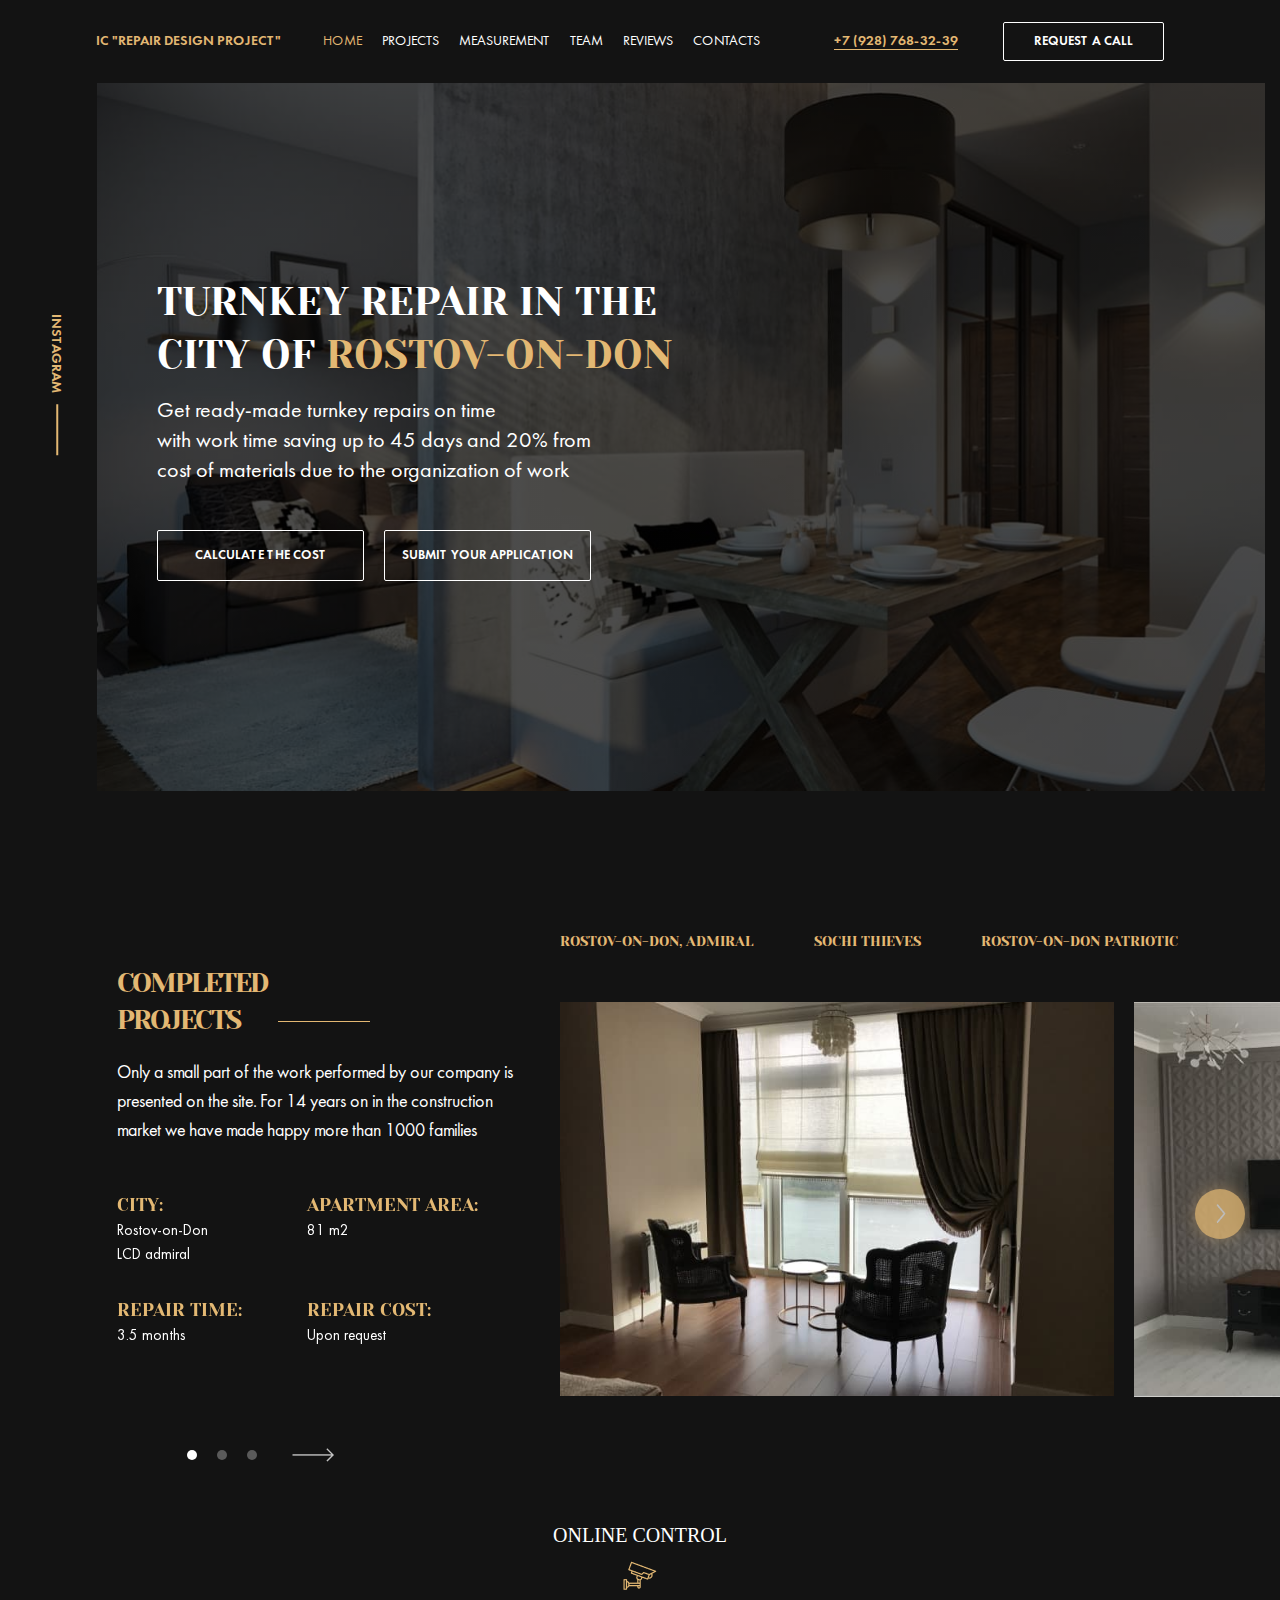
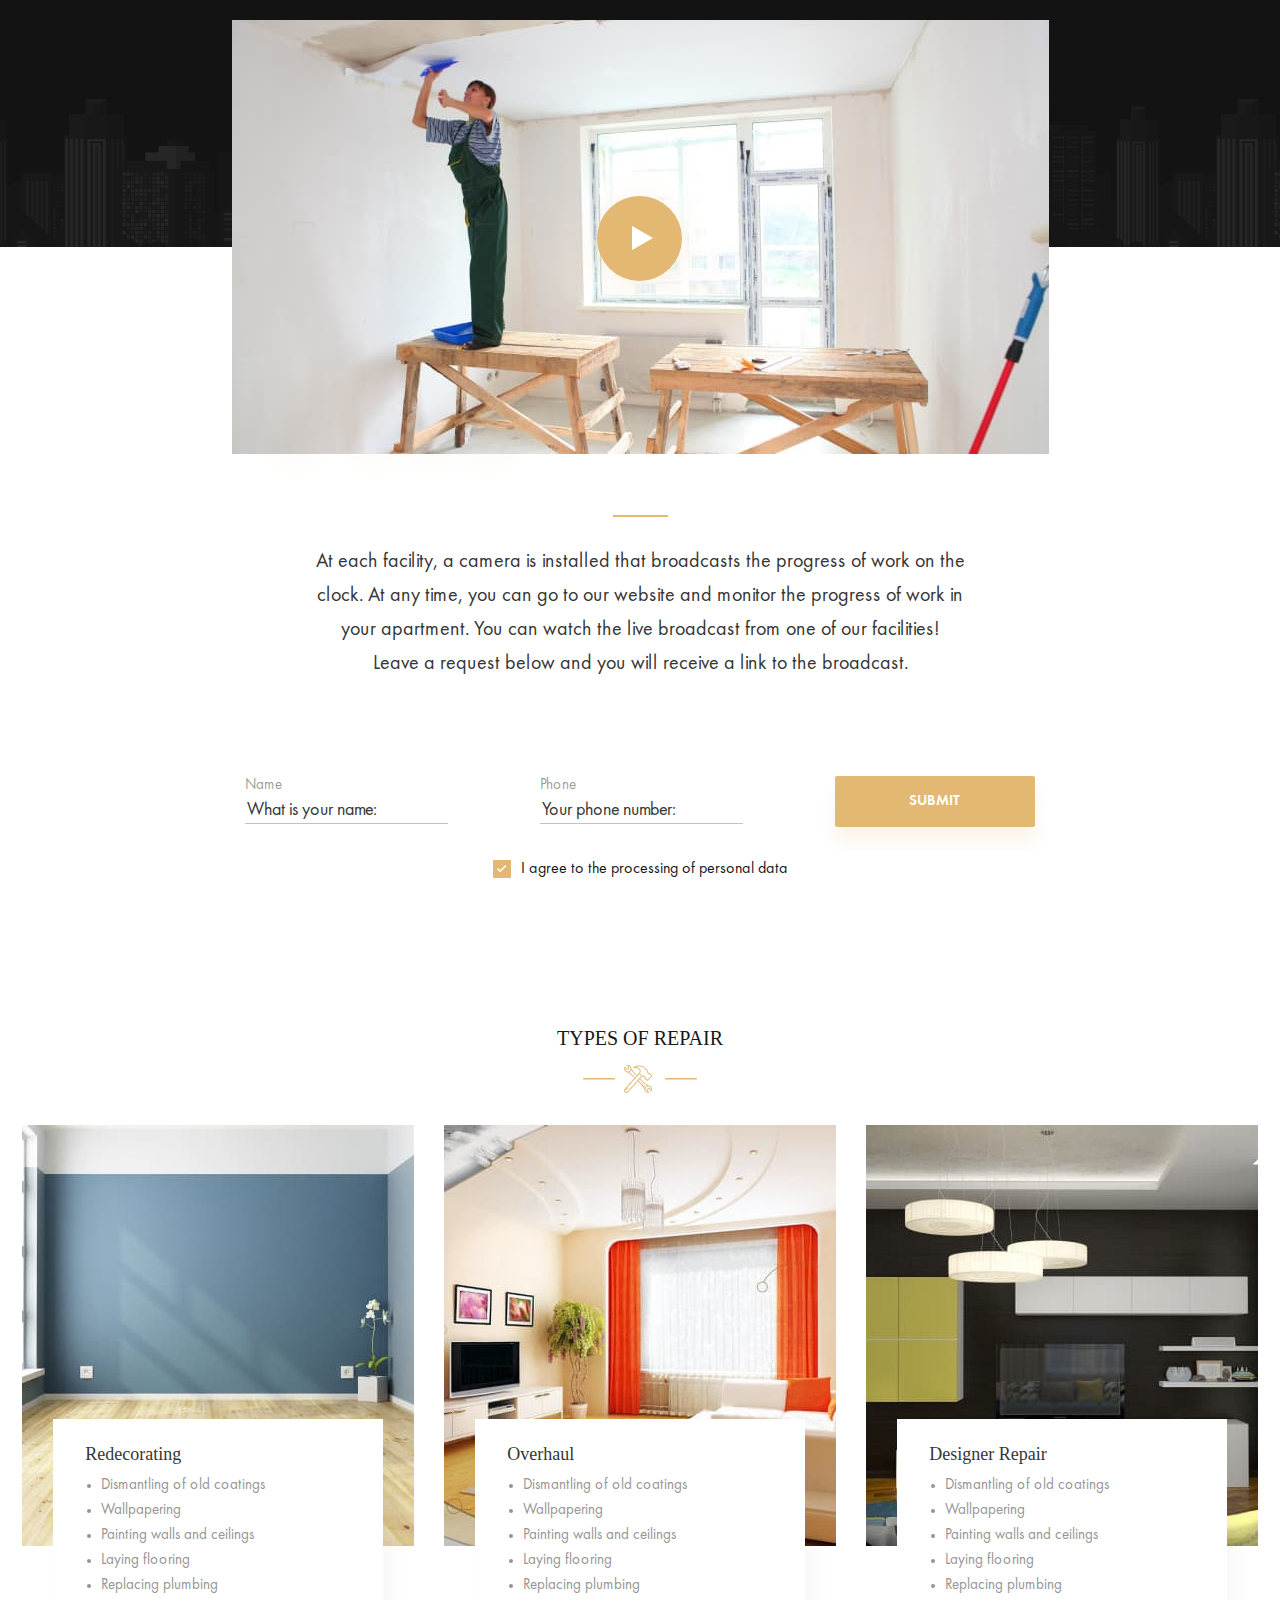
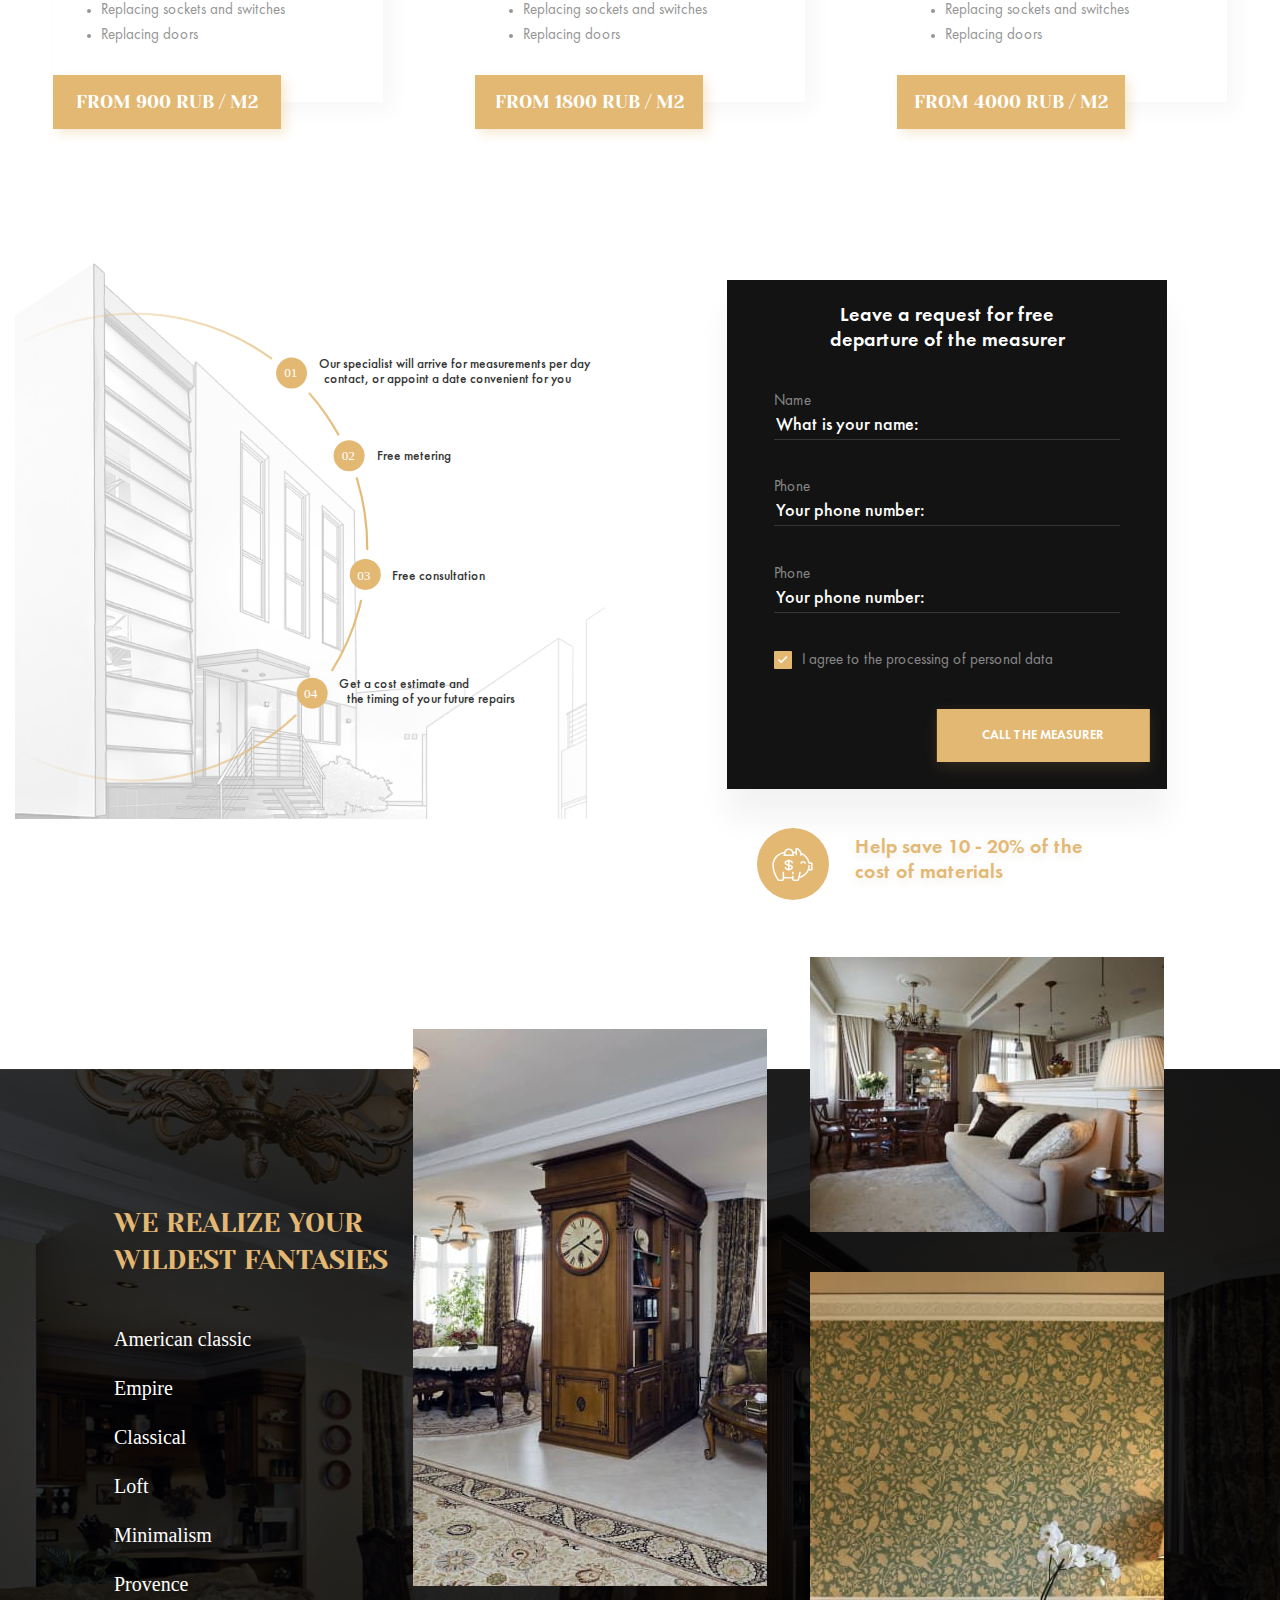
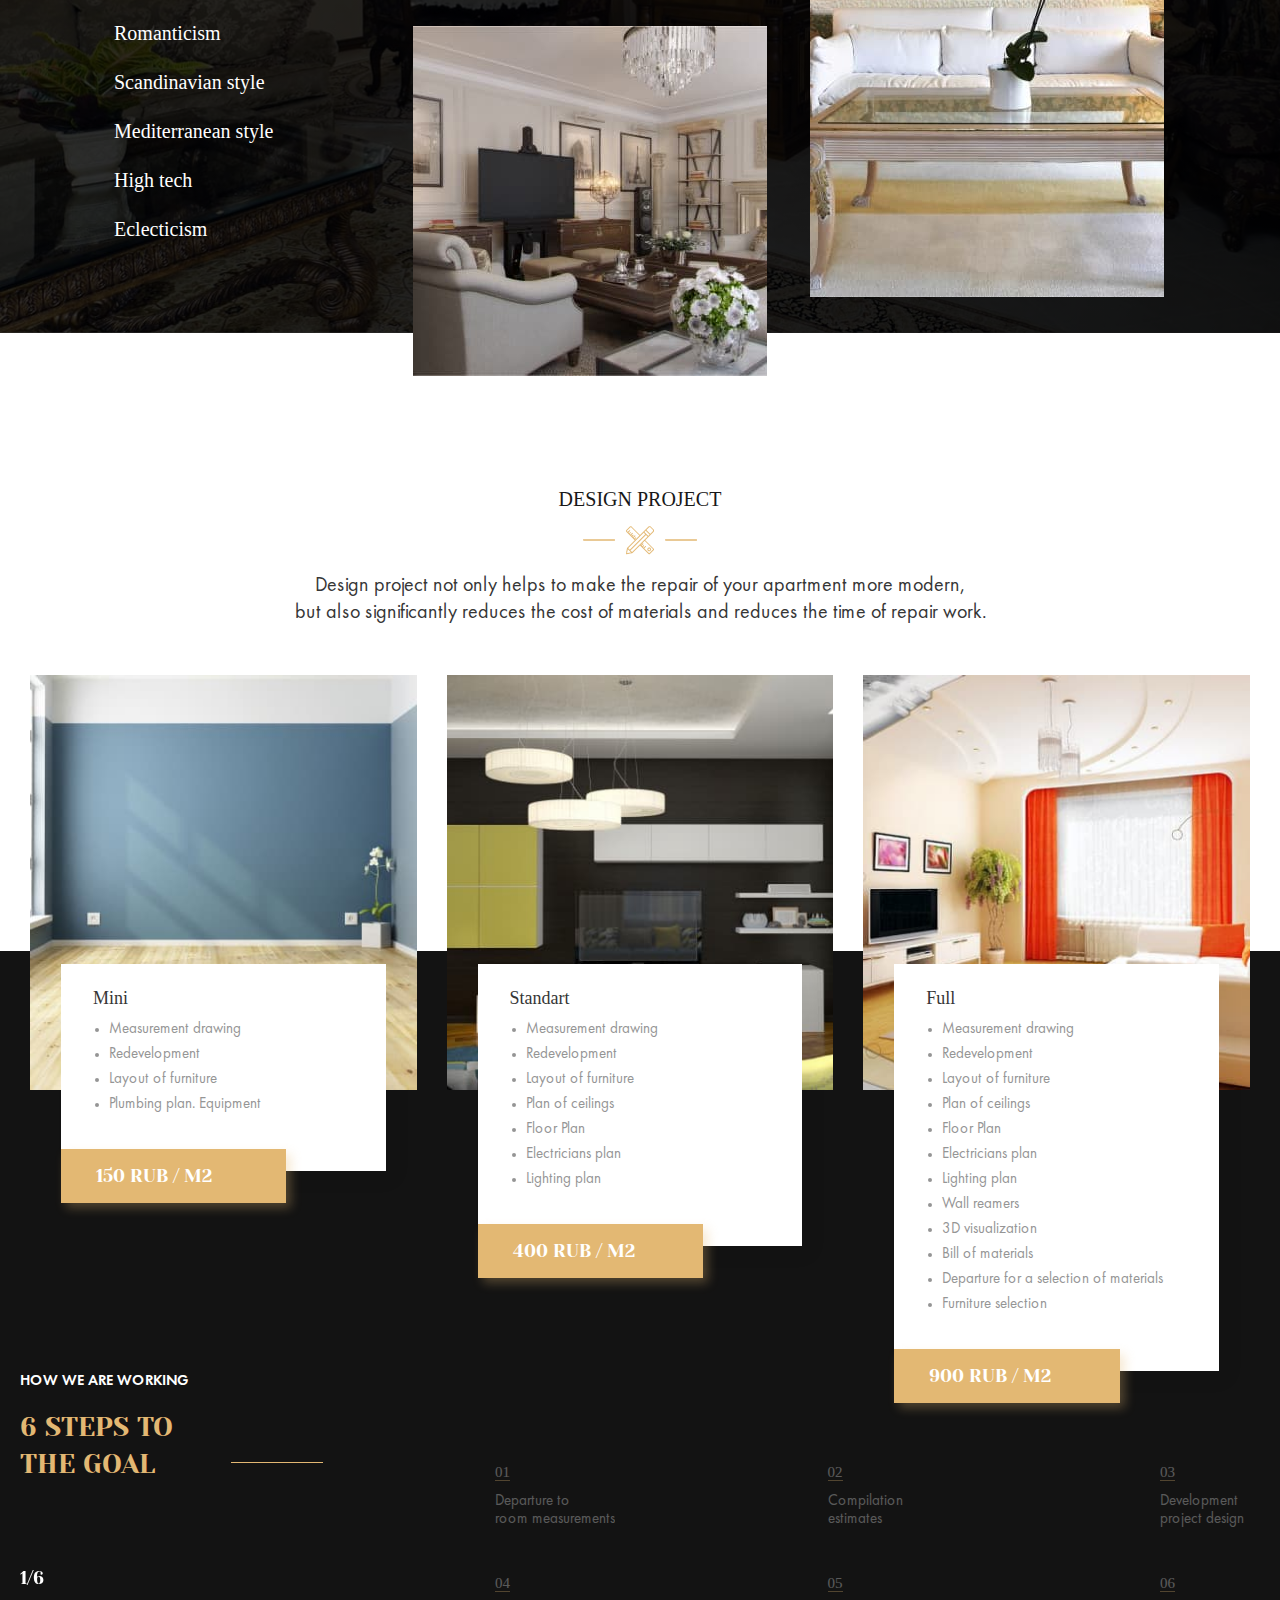
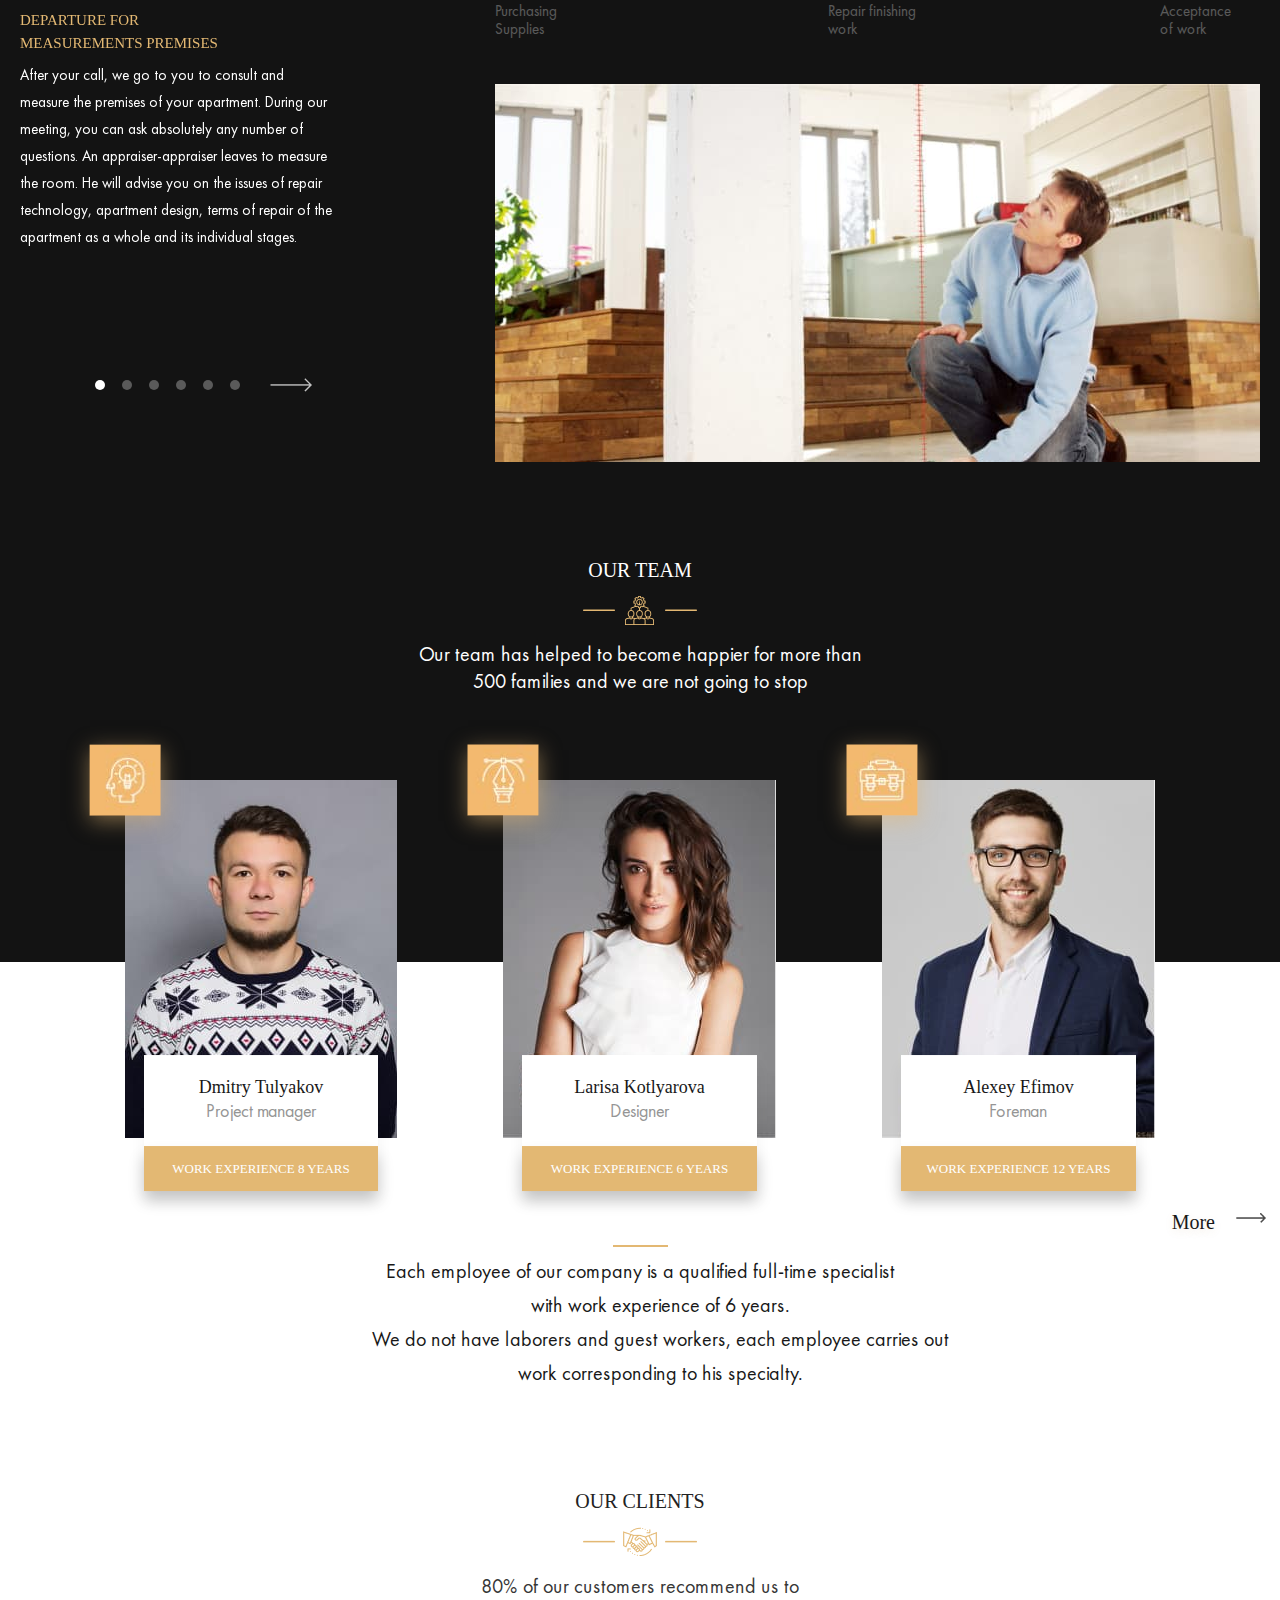
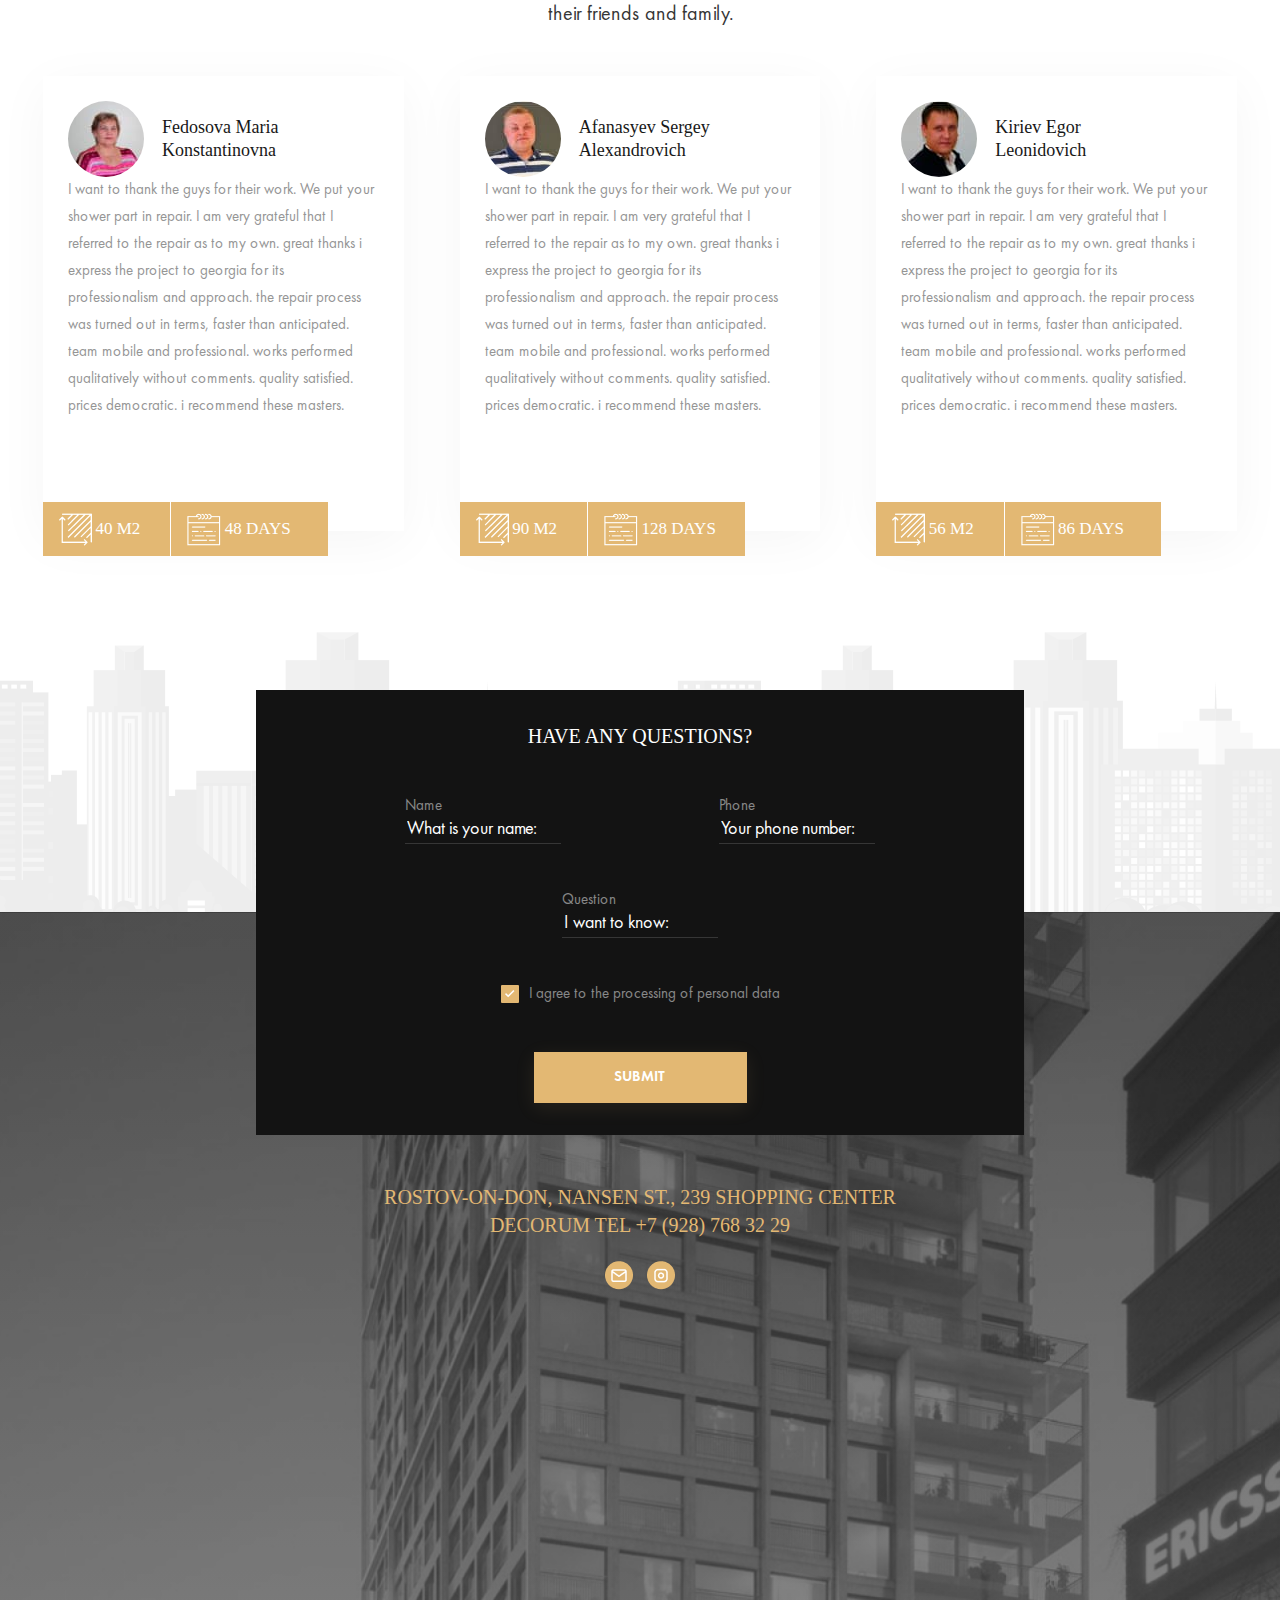
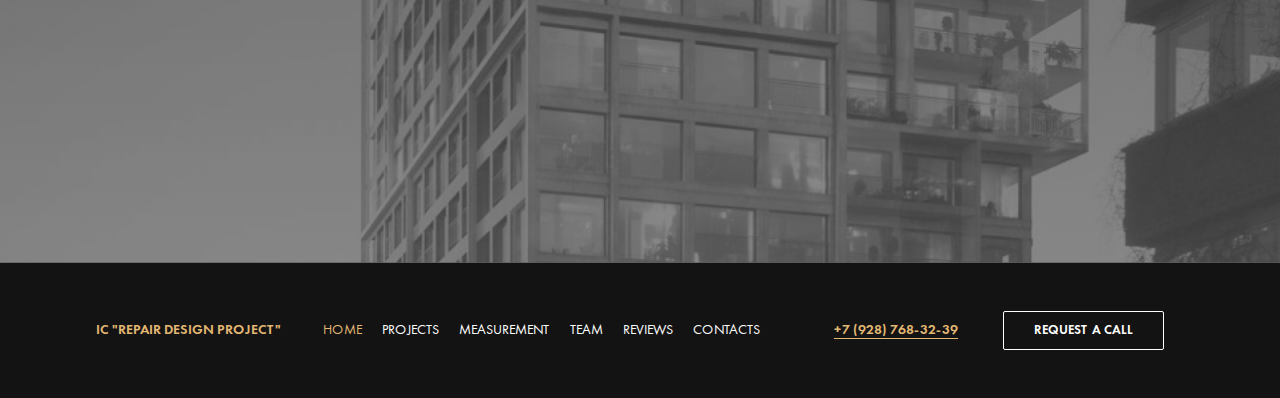
==== commit 8fe3636b: "12.01.20" ====
--- a/index.html
+++ b/index.html
@@ -53,7 +53,7 @@
   <section class="wr-projects">
     <div class="container">
       <div class="block1">
-        <h2>Completed</br>projects</h2>
+        <h2>Completed<br>projects</h2>
         <p>Only a small part of the work performed by our company is presented on the site. For 14 years on in the
           construction
           market we have made happy more than 1000 families</p>
@@ -87,8 +87,8 @@
       <div class="block2">
         <ul class="tab-header">
           <li class="tab-h" data-tab="0">rostov-on-don, admiral</li>
-          <li class="tab-h" data-tab="1">sochi thieves</liclass="tab">
-          <li class="tab-h" data-tab="2">rostov-on-don patriotic</liclass="tab">
+          <li class="tab-h" data-tab="1">sochi thieves</li>
+          <li class="tab-h" data-tab="2">rostov-on-don patriotic</li>
         </ul>
         <div class="slider2">
           <img src="./img/slider1.jpg" class="tab-b" alt="admiral">
@@ -564,10 +564,11 @@
         <label for="checkkk">I agree to the processing of personal data</label>
         <input type="submit" value="submit">
       </form>
-      <P>
-        Rostov-on-Don, Nansen St., 239 Shopping Center Decorum Tel +7 (928) 768 32 29
-      </P>
-      <div>
+      <h3>
+        Rostov-on-Don, Nansen St., 239 Shopping Center Decorum
+        Tel +7 (928) 768 32 29
+      </h3>
+      <div class="social">
         <img src="./img/icon-email.png" alt="e-mail">
         <img src="./img/icon-inst.png" alt="instagram">
       </div>
--- a/styles/css/main.css
+++ b/styles/css/main.css
@@ -173,27 +173,24 @@
   header .container {
     padding: 0 25px;
   }
-
-  .phone {
+  header .container .phone {
     margin: 0 15px;
   }
 }
 @media all and (max-width: 930px) {
-  .logo {
+  footer .container {
+    padding: 0 15px;
+  }
+  footer .container .logo {
     max-width: 80px;
   }
-
-  header .container {
-    padding: 0 15px;
-  }
 }
 @media all and (max-width: 810px) {
-  .call {
-    display: none;
-  }
-
   header .container {
     padding-right: 0;
+  }
+  header .container .call {
+    display: none;
   }
 }
 @media all and (max-width: 620px) {
@@ -301,17 +298,16 @@
 }
 
 @media all and (max-width: 700px) {
-  .container {
+  .wr-home .container {
     padding-left: 0px;
     padding-right: 0px;
   }
+  .wr-home .home {
+    padding: 100px 0 100px 30px;
+  }
 
   h1 {
     font-size: 36px;
-  }
-
-  .wr-home .home {
-    padding: 100px 0 100px 30px;
   }
 }
 @media all and (max-width: 600px) {
@@ -1883,6 +1879,32 @@
   max-width: 460px;
   margin-top: 18px;
 }
+.wr-ourteam .container a {
+  font-family: Yeseva One, cursive;
+  font-size: 20px;
+  color: #181818;
+  cursor: pointer;
+  align-self: flex-end;
+  text-shadow: 0px 3px 10px rgba(160, 122, 61, 0.15);
+  margin-right: 50px;
+}
+.wr-ourteam .container a:hover,
+.wr-ourteam .container a:focus {
+  color: #e3b873;
+}
+.wr-ourteam .container a:after {
+  content: "";
+  background-image: url(../../img/arrow-slider-black.png);
+  display: block;
+  width: 42px;
+  height: 14px;
+  background-repeat: no-repeat;
+  position: relative;
+  top: -21px;
+  left: 58px;
+  opacity: 0.7;
+  transform: scale(0.7);
+}
 
 .team-photo {
   display: flex;
@@ -1894,6 +1916,7 @@
   display: flex;
   flex-direction: column;
   margin: 0 53px;
+  margin-bottom: -62px;
 }
 .foto img:first-of-type {
   width: 100%;
@@ -1945,10 +1968,8 @@
   line-height: 34px;
   text-align: center;
   color: #181818;
-  max-width: 605px;
   white-space: pre-wrap;
   margin-top: 8px;
-  justify-self: center;
 }
 
 .text2:before {
@@ -1997,6 +2018,9 @@
   .wr-ourteam .container .text1 {
     font-size: 15px;
   }
+  .wr-ourteam .container a {
+    display: none;
+  }
 
   .text2 {
     display: none;
@@ -2008,7 +2032,7 @@
   background-position: bottom;
   background-repeat: repeat-x;
   padding-top: 45px;
-  padding-bottom: 310px;
+  padding-bottom: 381px;
 }
 .wr-clients .container {
   display: flex;
@@ -2024,34 +2048,6 @@
   color: #363636;
   max-width: 350px;
   margin-top: 18px;
-}
-.wr-clients .container a {
-  font-family: Yeseva One, cursive;
-  font-size: 20px;
-  line-height: 28px;
-  color: #181818;
-  cursor: pointer;
-  align-self: flex-end;
-  text-shadow: 0px 3px 10px rgba(160, 122, 61, 0.15);
-  margin-top: 30px;
-  margin-right: 50px;
-}
-.wr-clients .container a:hover,
-.wr-clients .container a:focus {
-  color: #e3b873;
-}
-.wr-clients .container a:after {
-  content: "";
-  background-image: url(../../img/arrow-slider-black.png);
-  display: block;
-  width: 42px;
-  height: 14px;
-  background-repeat: no-repeat;
-  position: relative;
-  top: -21px;
-  left: 58px;
-  opacity: 0.7;
-  transform: scale(0.7);
 }
 
 .clients-reviews {
@@ -2155,7 +2151,6 @@
   background-size: cover;
   display: flex;
   flex-direction: column;
-  justify-content: flex-end;
   align-items: center;
   position: relative;
   padding-top: 271px;
@@ -2163,19 +2158,19 @@
 }
 .wr-map .container form {
   background-color: #131313;
-  width: 883px;
+  width: 60%;
   height: 445px;
   flex-direction: column;
   position: absolute;
   top: -222px;
-  padding: 32px 182px;
+  padding: 32px 0;
   box-sizing: border-box;
 }
 .wr-map .container form div {
   display: flex;
-  justify-content: space-between;
-  align-self: start;
-  width: 88%;
+}
+.wr-map .container form div label:first-of-type {
+  margin-right: 158px;
 }
 .wr-map .container form p {
   font-family: Yeseva One, cursive;
@@ -2184,7 +2179,6 @@
   text-align: center;
   text-transform: uppercase;
   color: #fff;
-  max-width: 257px;
 }
 .wr-map .container form label {
   line-height: 20px;
@@ -2192,9 +2186,6 @@
   display: flex;
   flex-direction: column;
   cursor: pointer;
-}
-.wr-map .container form label:first-of-type {
-  align-self: flex-start;
 }
 .wr-map .container form label[for=checkkk] {
   flex-direction: row;
@@ -2246,8 +2237,6 @@
 .wr-map .container form input[type=submit] {
   font-family: FuturaDemiC;
   font-size: 15px;
-  line-height: 26px;
-  text-align: center;
   text-transform: uppercase;
   color: #fff;
   width: 213px;
@@ -2256,28 +2245,83 @@
   box-shadow: 0px 5px 20px rgba(227, 184, 115, 0.1);
   border: none;
 }
-.wr-map .container p {
-  font-family: Yeseva One, cursive;
-  font-size: 20px;
-  line-height: 28px;
-  text-align: center;
-  text-transform: uppercase;
+.wr-map .container h3 {
   color: #e3b873;
   max-width: 589px;
 }
-.wr-map .container div {
+.wr-map .container .social {
   margin-top: 22px;
 }
-.wr-map .container div img {
+.wr-map .container .social img {
   cursor: pointer;
   margin: 0 5px;
 }
 .wr-map .container iframe {
   margin-top: 45px;
-  width: 925px;
+  max-width: 925px;
+  width: 100%;
   height: 465px;
 }
 
+@media all and (max-width: 910px) {
+  .wr-map .container form div {
+    flex-direction: column;
+    align-items: center;
+  }
+  .wr-map .container form div label:first-of-type {
+    margin-right: 0;
+    margin-bottom: 15px;
+  }
+}
+@media all and (max-width: 720px) {
+  .wr-map .container iframe {
+    height: 350px;
+    margin: 30px 20px 0 20px;
+  }
+}
+@media all and (max-width: 490px) {
+  .wr-map .container {
+    padding-bottom: 30px;
+  }
+  .wr-map .container iframe {
+    order: 2;
+    margin: 0px 20px;
+  }
+  .wr-map .container > div {
+    order: 4;
+  }
+  .wr-map .container > p {
+    order: 3;
+    white-space: pre-line;
+  }
+  .wr-map .container form {
+    width: 100%;
+  }
+  .wr-map .container form input[type=submit] {
+    width: 95%;
+  }
+
+  .wr-clients {
+    padding-bottom: 280px;
+  }
+}
+@media all and (max-width: 410px) {
+  .wr-map {
+    background: #131313;
+  }
+  .wr-map .container {
+    background: none;
+    position: static;
+    padding-top: 0px;
+  }
+  .wr-map .container form {
+    position: static;
+    padding: 10px 0 40px 0;
+  }
+  .wr-map .container iframe {
+    height: 280px;
+  }
+}
 /* footer */
 footer {
   background: #131313;
@@ -2309,4 +2353,26 @@
   color: #e3b873;
 }
 
+@media all and (max-width: 1190px) {
+  footer .container {
+    padding: 0 25px;
+  }
+  footer .container .phone {
+    margin: 0 15px;
+  }
+}
+@media all and (max-width: 930px) {
+  footer .container {
+    padding: 0 15px;
+  }
+  footer .container .logo {
+    max-width: 80px;
+  }
+}
+@media all and (max-width: 810px) {
+  footer {
+    display: none;
+  }
+}
+
 /*# sourceMappingURL=main.css.map */
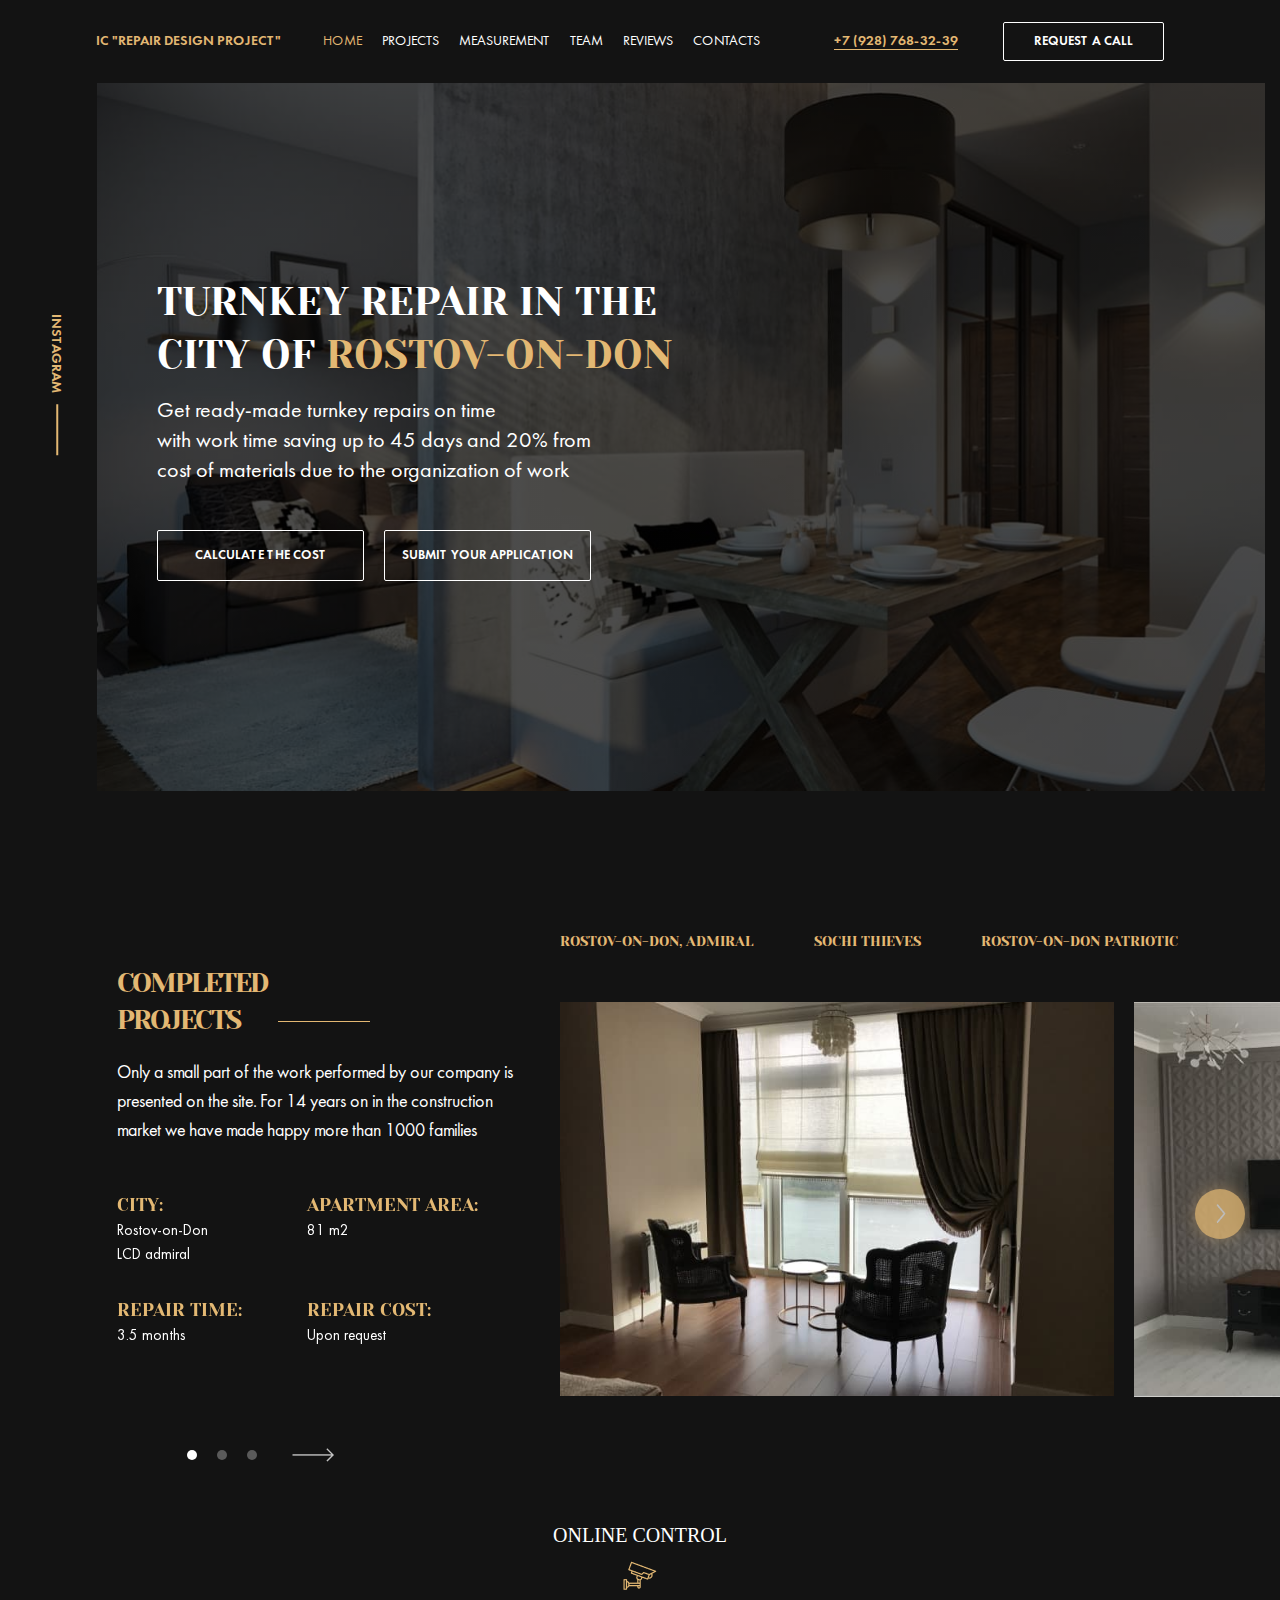
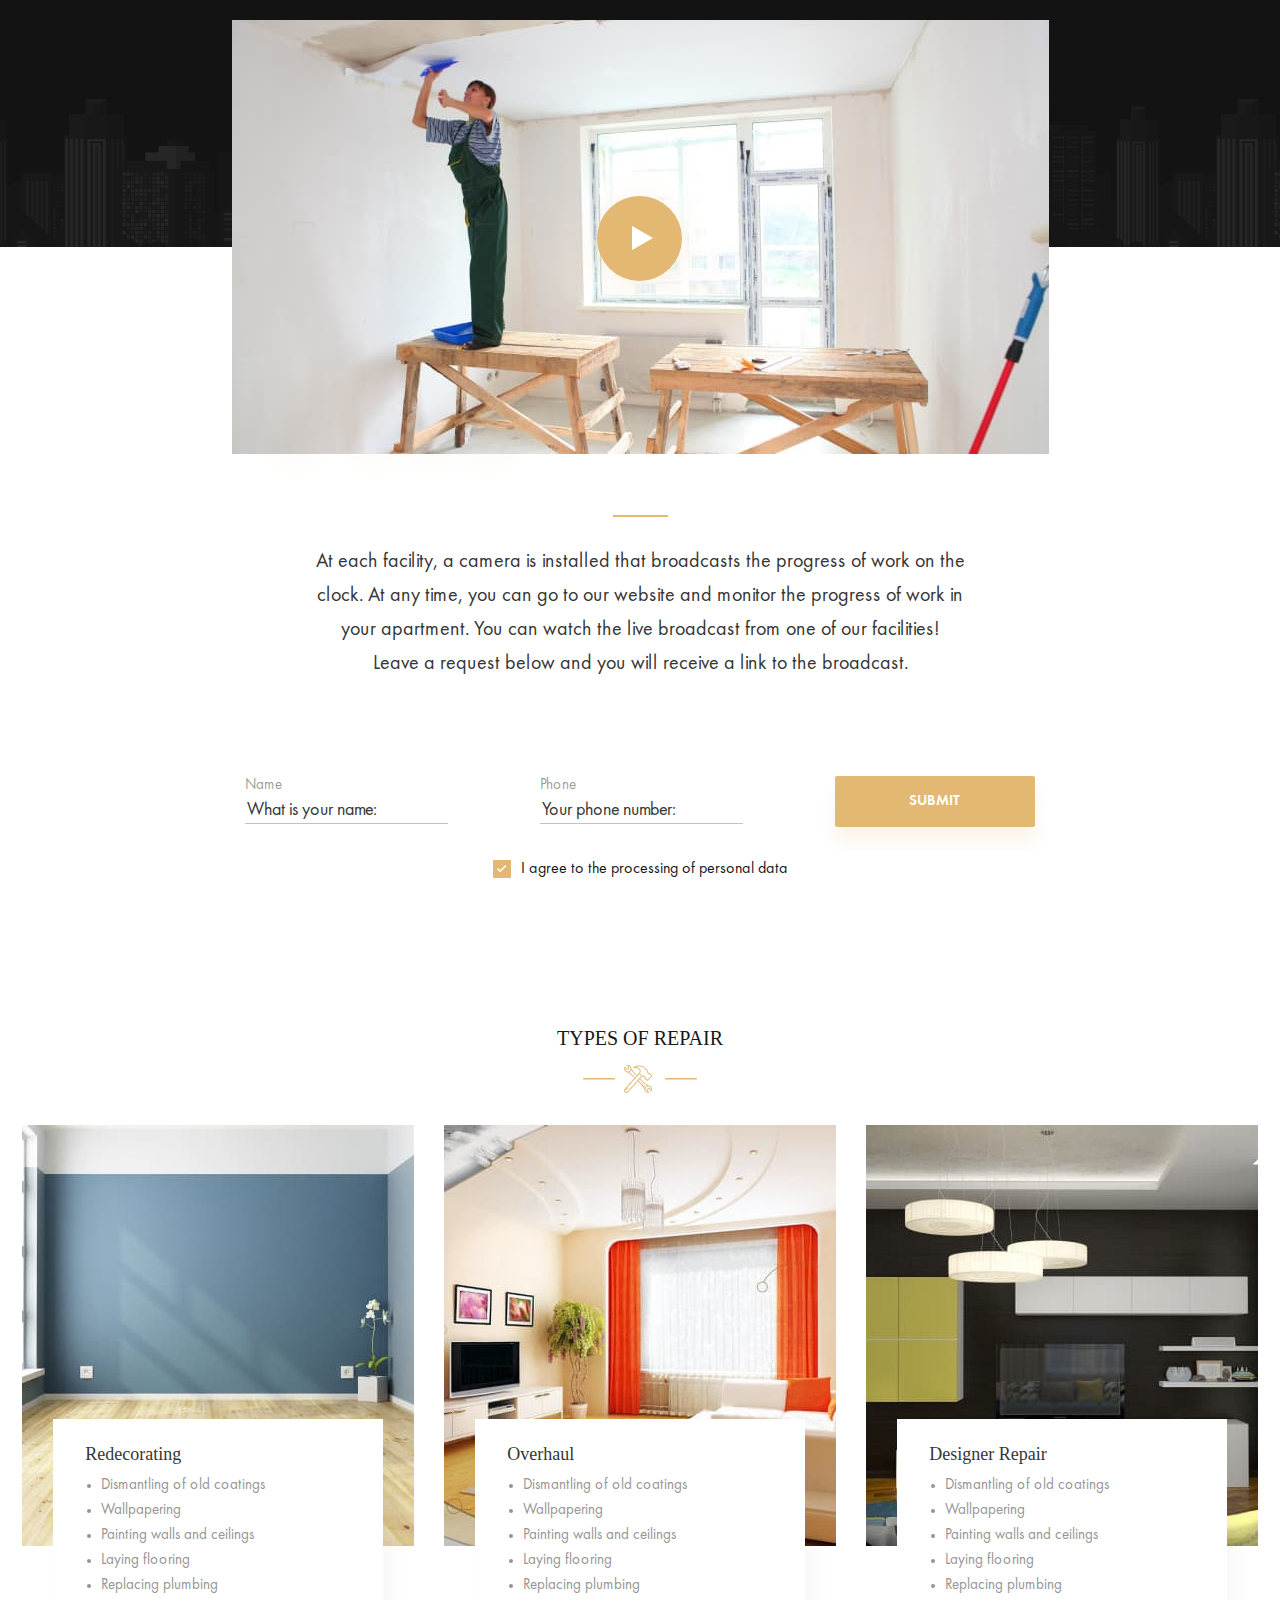
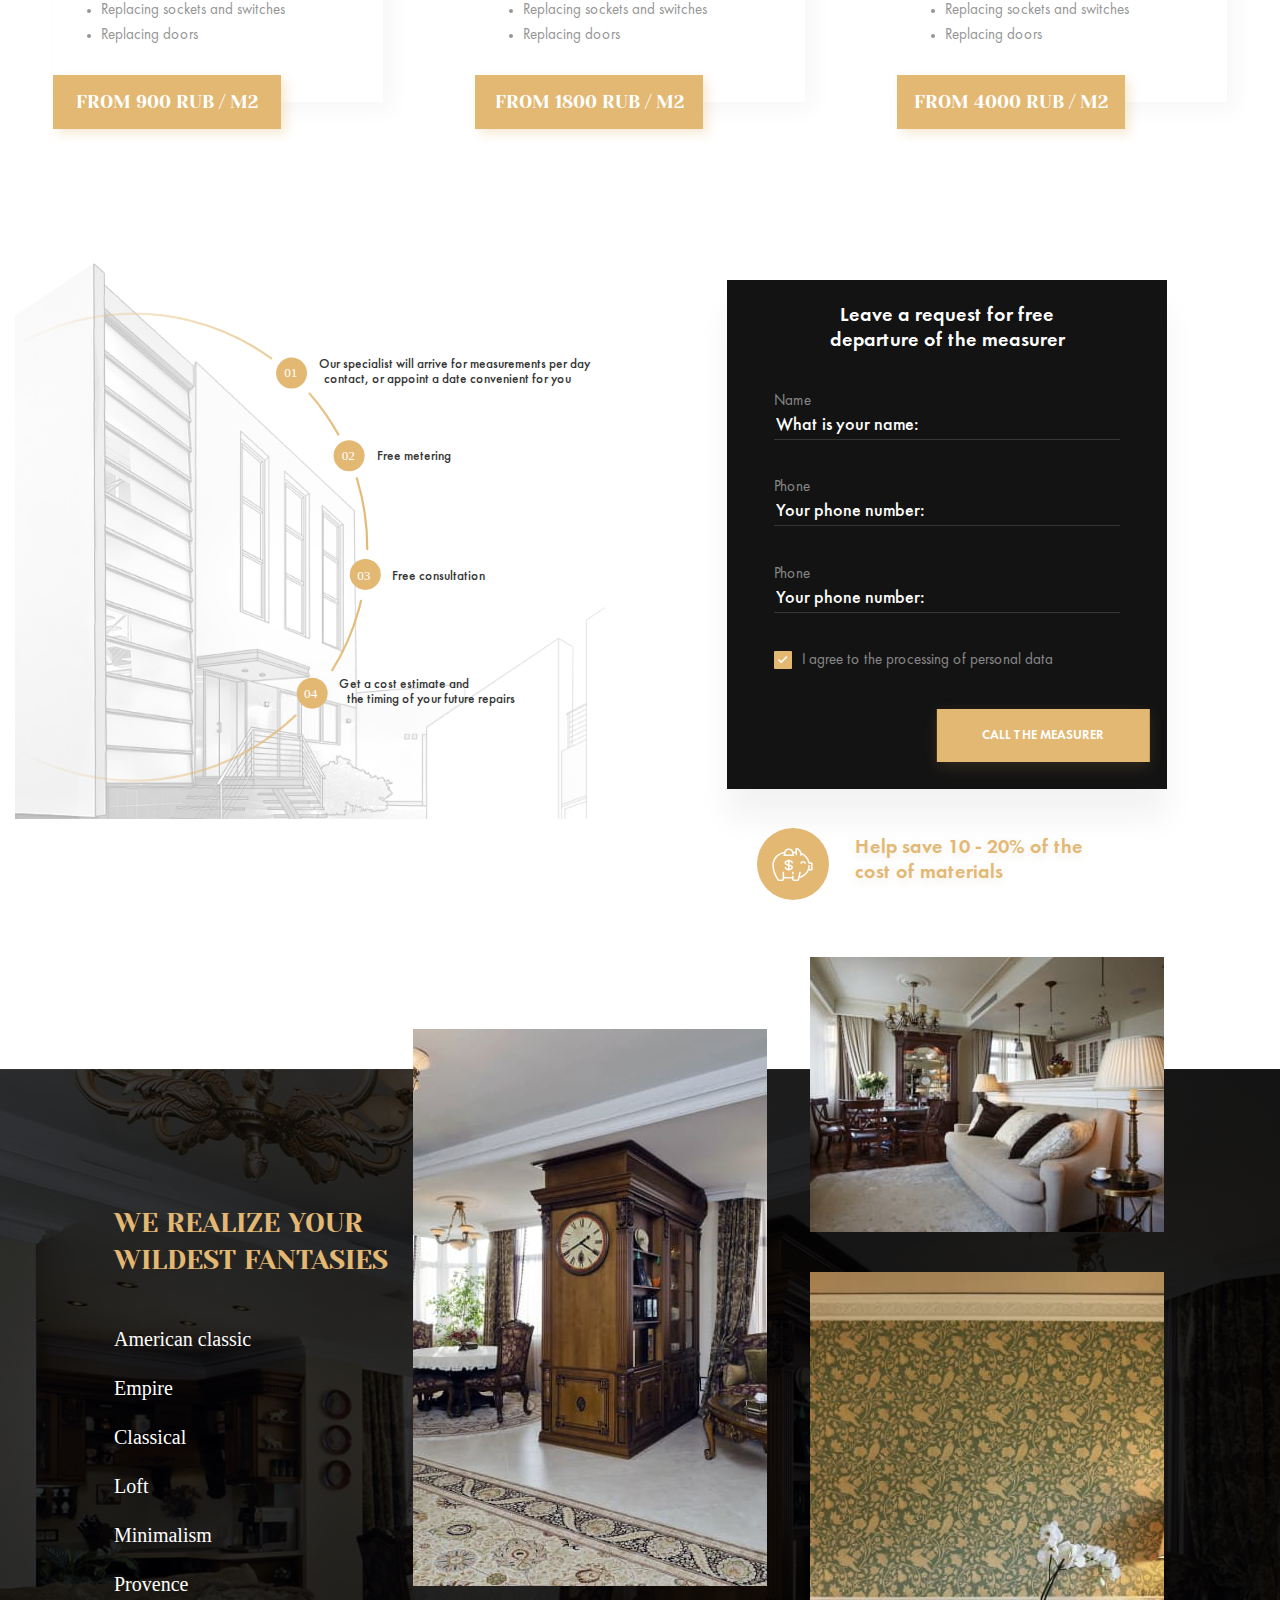
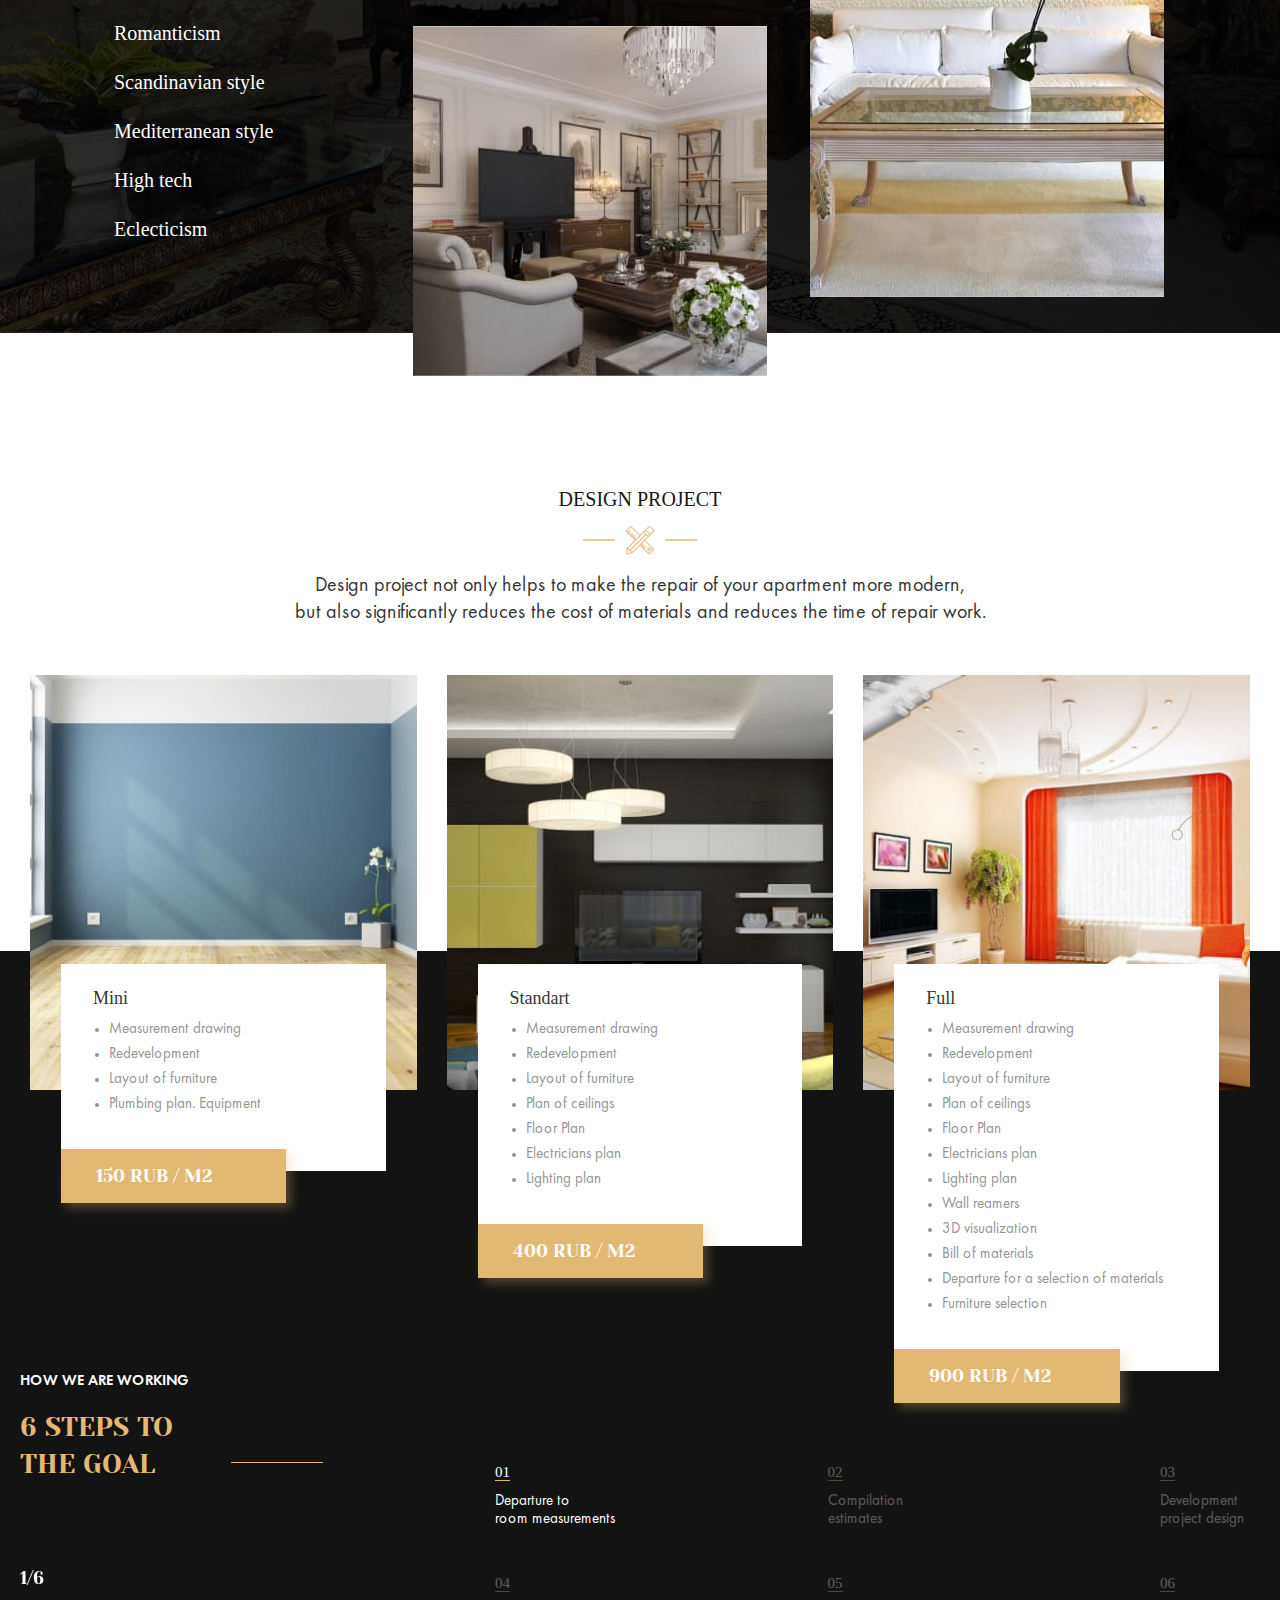
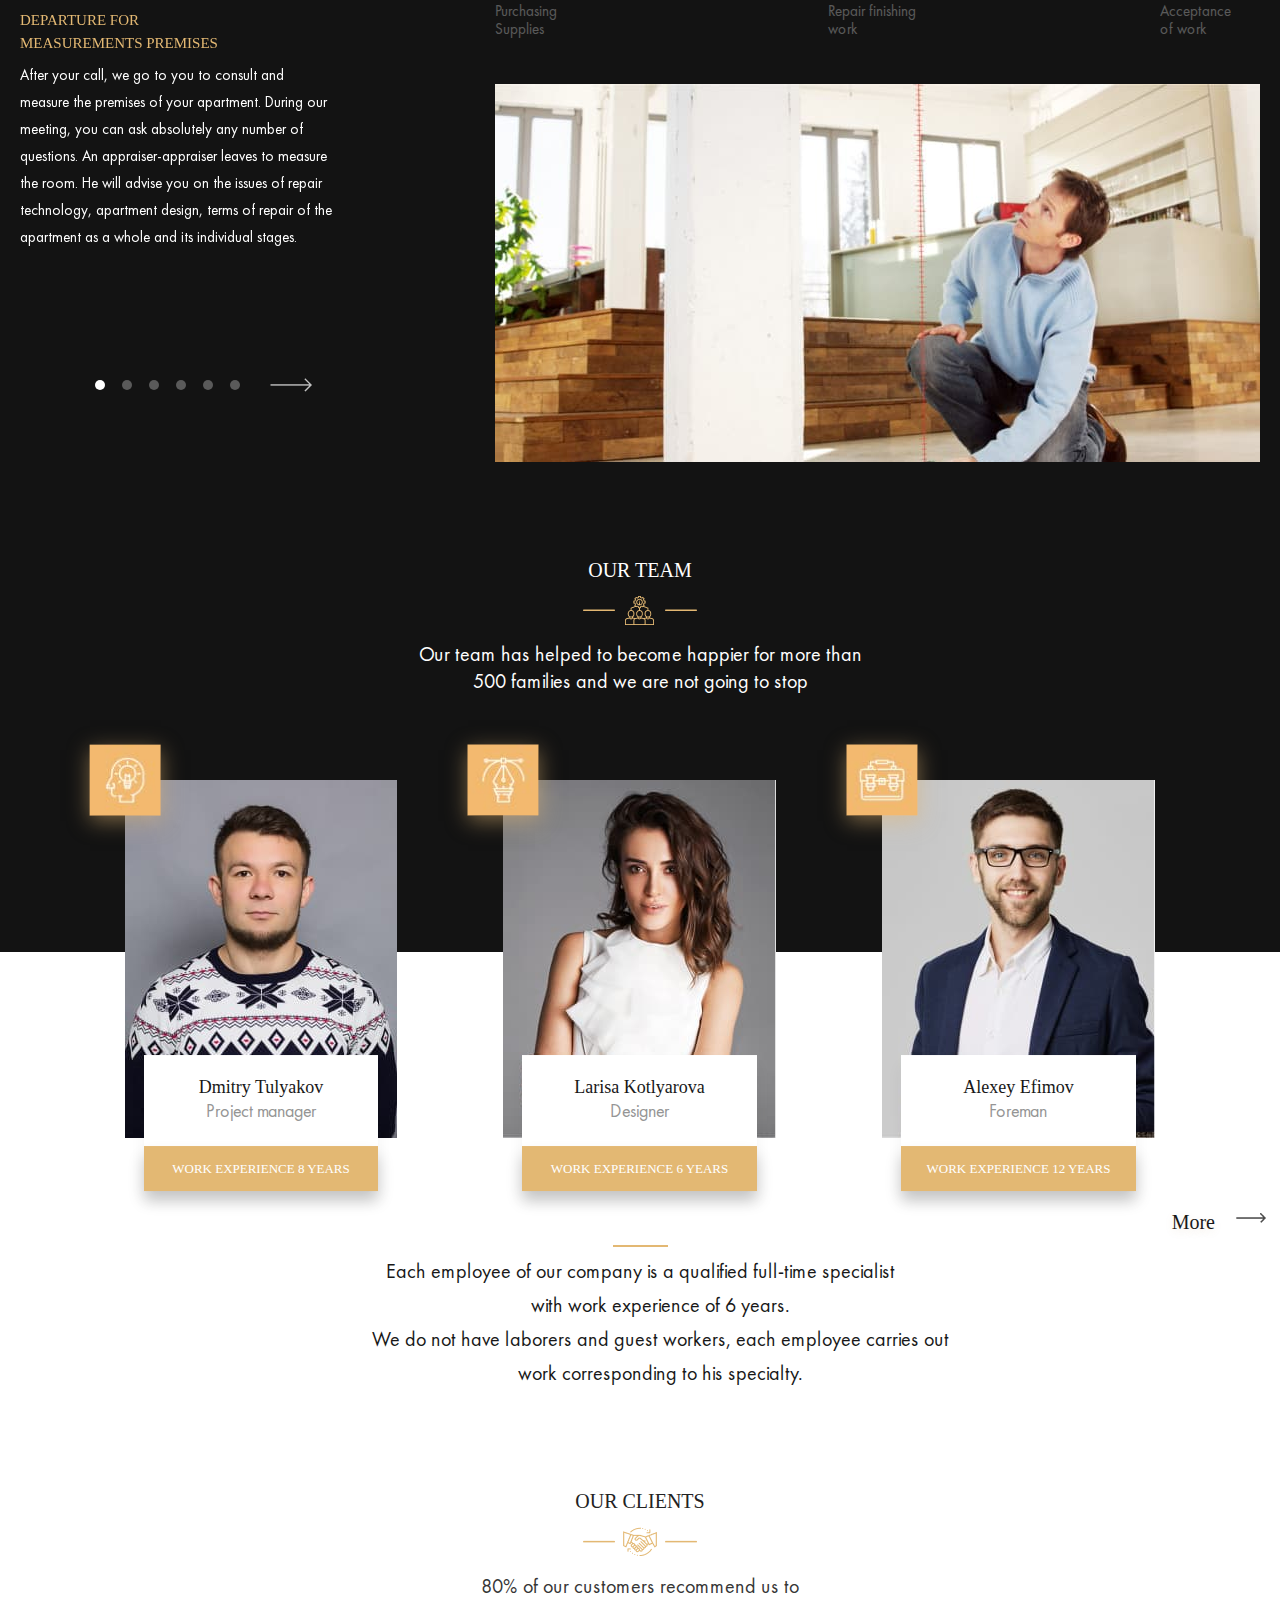
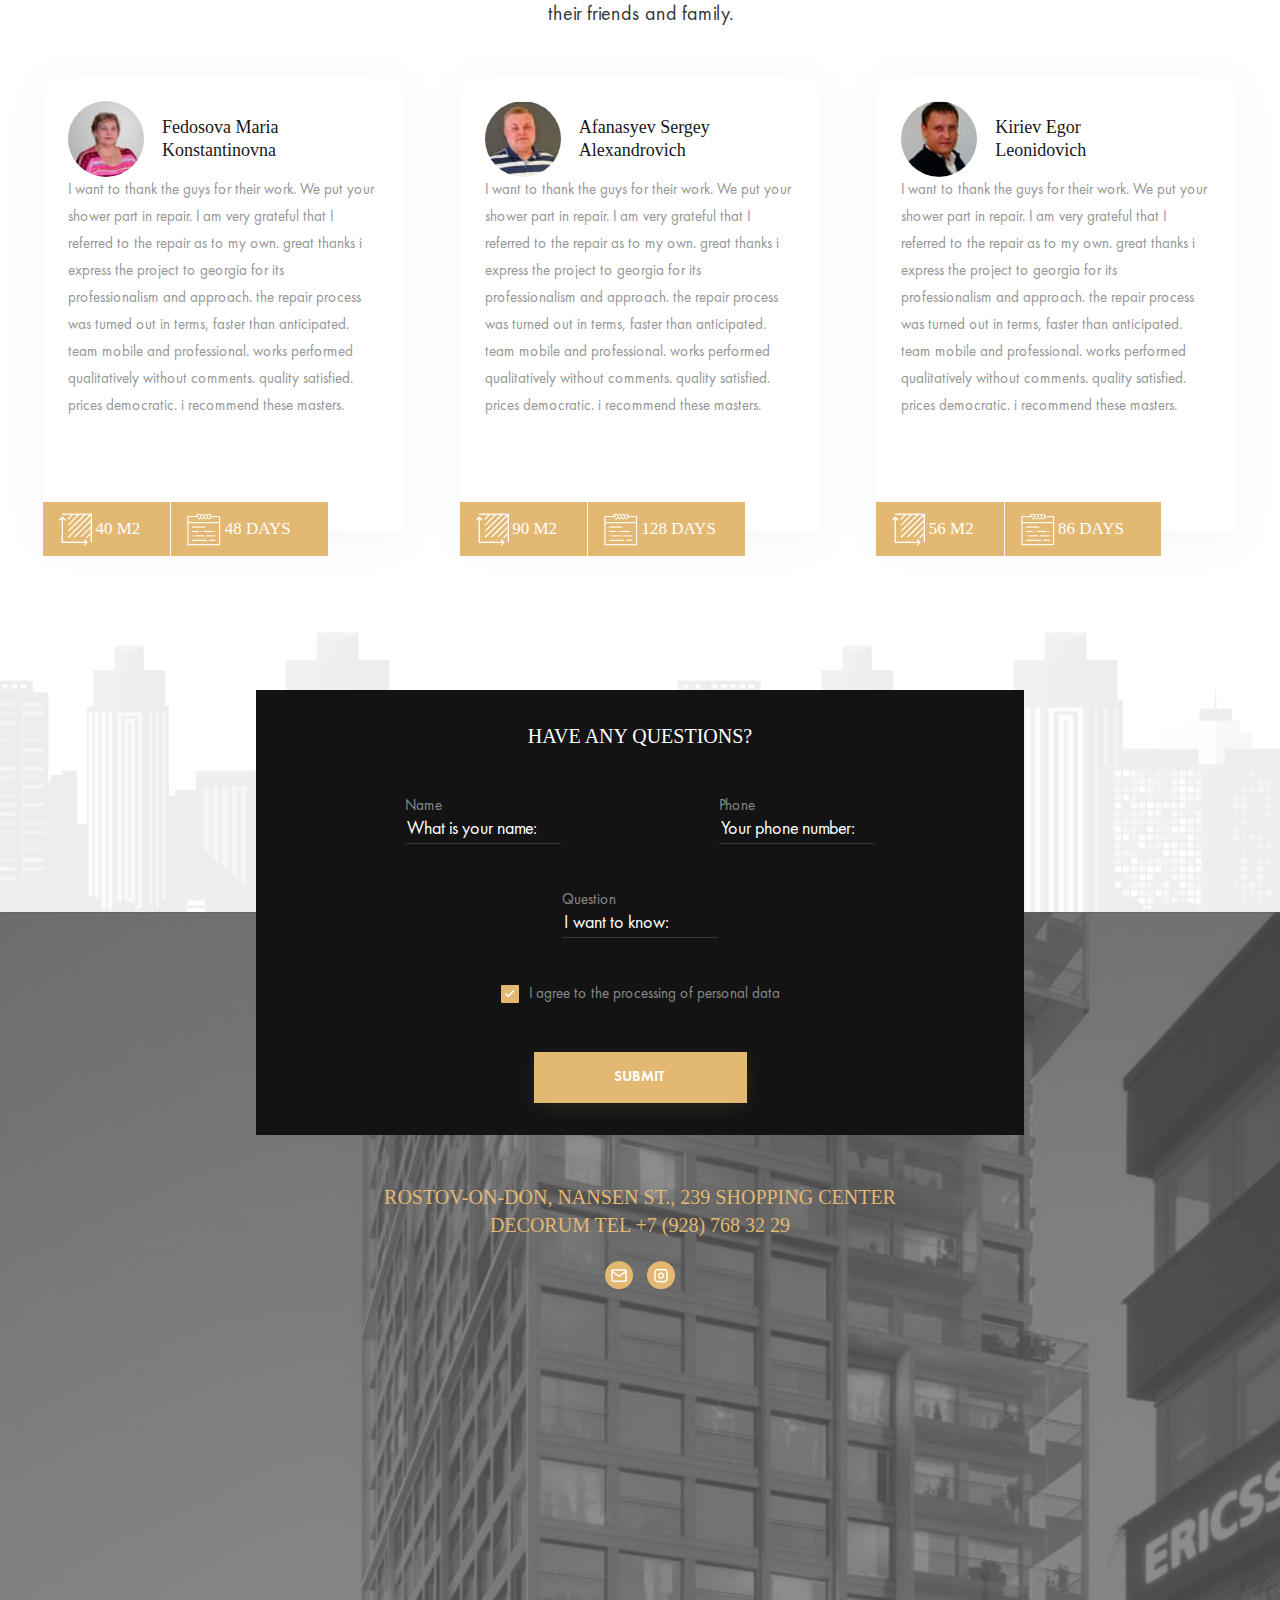
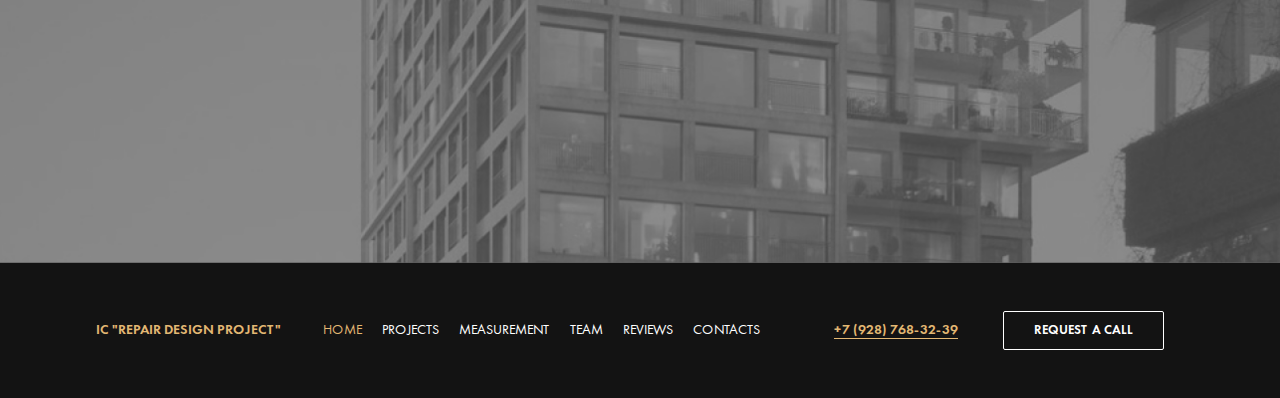
==== commit 865abdb7: "12.01.20" ====
--- a/index.html
+++ b/index.html
@@ -85,15 +85,15 @@
         </div>
       </div>
       <div class="block2">
-        <ul class="tab-header">
-          <li class="tab-h" data-tab="0">rostov-on-don, admiral</li>
-          <li class="tab-h" data-tab="1">sochi thieves</li>
-          <li class="tab-h" data-tab="2">rostov-on-don patriotic</li>
+        <ul class="tab">
+          <li class="tablinks" onclick="openCity(event, 'London')">rostov-on-don, admiral</li>
+          <li class="tablinks" onclick="openCity(event, 'Paris')">sochi thieves</li>
+          <li class="tablinks" onclick="openCity(event, 'Tokyo')">rostov-on-don patriotic</li>
         </ul>
         <div class="slider2">
-          <img src="./img/slider1.jpg" class="tab-b" alt="admiral">
-          <img src="./img/slider2.jpg" class="tab-b" alt="admiral">
-          <img src="./img/slider3.jpg" class="tab-b" alt="admiral">
+          <img id="London" class="tabcontent" src="./img/slider1.jpg" alt="admiral">
+          <img id="Paris" class="tabcontent" src="./img/slider2.jpg" alt="admiral">
+          <img id="Tokyo" class="tabcontent" src="./img/slider3.jpg" alt="admiral">
         </div>
       </div>
     </div>
@@ -418,28 +418,33 @@
       </div>
       <div class="second-flex">
         <ul>
-          <li><span>01</span>
+          <li class="tablinks active" onclick="tab(event, '01')"><span>01</span>
             <p>Departure to<br>room measurements</p>
           </li>
-          <li><span>02</span>
+          <li class="tablinks" onclick="tab(event, '02')"><span>02</span>
             <p>Compilation<br>estimates</p>
           </li>
-          <li><span>03</span>
+          <li class="tablinks" onclick="tab(event, '03')"><span>03</span>
             <p>Development<br>project design</p>
           </li>
         </ul>
         <ul>
-          <li><span>04</span>
+          <li class="tablinks" onclick="tab(event, '04')"><span>04</span>
             <p>Purchasing<br>Supplies</p>
           </li>
-          <li><span>05</span>
+          <li class="tablinks" onclick="tab(event, '05')"><span>05</span>
             <p>Repair finishing<br>work</p>
           </li>
-          <li><span>06</span>
+          <li class="tablinks" onclick="tab(event, '06')"><span>06</span>
             <p>Acceptance<br>of work</p>
           </li>
         </ul>
-        <img src="./img/departure.jpg" alt="departure">
+        <img id="01" class="tabcontent first" src="./img/stepone.jpg" alt="departure">
+        <img id="02" class="tabcontent" src="./img/steptwo.jpg" alt="departure">
+        <img id="03" class="tabcontent" src="./img/stepthree.jpg" alt="departure">
+        <img id="04" class="tabcontent" src="./img/stepfour.jpg" alt="departure">
+        <img id="05" class="tabcontent" src="./img/stepfive.jpg" alt="departure">
+        <img id="06" class="tabcontent" src="./img/stepsix.jpg" alt="departure">
       </div>
     </div>
   </section>
@@ -569,8 +574,9 @@
         Tel +7 (928) 768 32 29
       </h3>
       <div class="social">
-        <img src="./img/icon-email.png" alt="e-mail">
-        <img src="./img/icon-inst.png" alt="instagram">
+        <a href="#" title="leave a request"><img src="./img/icon-email.png" alt="e-mail"></a>
+        <a href="https://www.instagram.com" target="_blank" title="instagram"><img src="./img/icon-inst.png"
+            alt="instagram"></a>
       </div>
       <iframe
         src="https://www.google.com/maps/embed?pb=!1m18!1m12!1m3!1d2708.5553124358066!2d39.720990815453966!3d47.24484357916232!2m3!1f0!2f0!3f0!3m2!1i1024!2i768!4f13.1!3m3!1m2!1s0x40e3b9b47a7e7029%3A0x9e8cb546a10601cc!2z0KLQpiAi0JTQtdC60L7RgNGD0Lwi!5e0!3m2!1sru!2sby!4v1578075730355!5m2!1sru!2sby"></iframe>
--- a/styles/css/main.css
+++ b/styles/css/main.css
@@ -30,7 +30,7 @@
 }
 
 .slider-steps span, .design-projects .cost, .wr-types .repair .cost, .sl1 span {
-  font-family: YesevaOne, cursive;
+  font-family: YesevaOne;
   font-size: 18px;
   text-transform: uppercase;
 }
@@ -70,7 +70,7 @@
 }
 
 h1 {
-  font-family: YesevaOne, cursive;
+  font-family: YesevaOne;
   font-size: 40px;
   line-height: 53px;
   text-transform: uppercase;
@@ -405,7 +405,7 @@
   display: flex;
 }
 .block2 ul li {
-  font-family: YesevaOne, cursive;
+  font-family: YesevaOne;
   font-size: 14px;
   line-height: 19px;
   text-transform: uppercase;
@@ -1214,7 +1214,7 @@
   height: 637px;
 }
 .free-metering svg text {
-  font-family: Yeseva One, cursive;
+  font-family: Yeseva One;
   font-size: 18px;
   line-height: 25px;
   text-align: center;
@@ -1713,7 +1713,7 @@
   color: #fff;
 }
 .slider-steps p:first-of-type {
-  font-family: Yeseva One, cursive;
+  font-family: Yeseva One;
   font-size: 15px;
   line-height: 23px;
   text-transform: uppercase;
@@ -1800,7 +1800,8 @@
   min-width: 120px;
   cursor: pointer;
 }
-.second-flex li:hover {
+.second-flex li:hover,
+.second-flex li.active {
   opacity: 1;
 }
 .second-flex span {
@@ -1816,7 +1817,8 @@
   color: #fff;
   margin-top: 10px;
 }
-.second-flex img {
+.second-flex img:not(.first) {
+  display: none;
   width: 100%;
 }
 
@@ -1859,7 +1861,7 @@
 /* wr-ourteam */
 .wr-ourteam {
   padding: 94px 0 50px;
-  background: linear-gradient(to bottom, #131313 500px, #fff 500px);
+  background: linear-gradient(to bottom, #131313 50%, #fff 50%);
 }
 .wr-ourteam .container {
   display: flex;
@@ -1880,7 +1882,7 @@
   margin-top: 18px;
 }
 .wr-ourteam .container a {
-  font-family: Yeseva One, cursive;
+  font-family: Yeseva One;
   font-size: 20px;
   color: #181818;
   cursor: pointer;
@@ -1925,7 +1927,7 @@
   width: 26%;
 }
 .foto p {
-  font-family: Yeseva One, cursive;
+  font-family: Yeseva One;
   font-size: 18px;
   line-height: 25px;
   text-align: center;
@@ -2142,7 +2144,7 @@
 }
 /* wr-map */
 .wr-map {
-  background: linear-gradient(180deg, rgba(24, 24, 24, 0.9) 3.47%, rgba(24, 24, 24, 0.72) 100%);
+  background-color: rgba(24, 24, 24, 0.7);
 }
 .wr-map .container {
   background-image: url(../../img/wr-map.png);
@@ -2173,7 +2175,7 @@
   margin-right: 158px;
 }
 .wr-map .container form p {
-  font-family: Yeseva One, cursive;
+  font-family: Yeseva One;
   font-size: 20px;
   line-height: 28px;
   text-align: center;
@@ -2285,7 +2287,7 @@
   }
   .wr-map .container iframe {
     order: 2;
-    margin: 0px 20px;
+    margin: 20px 20px 0 20px;
   }
   .wr-map .container > div {
     order: 4;
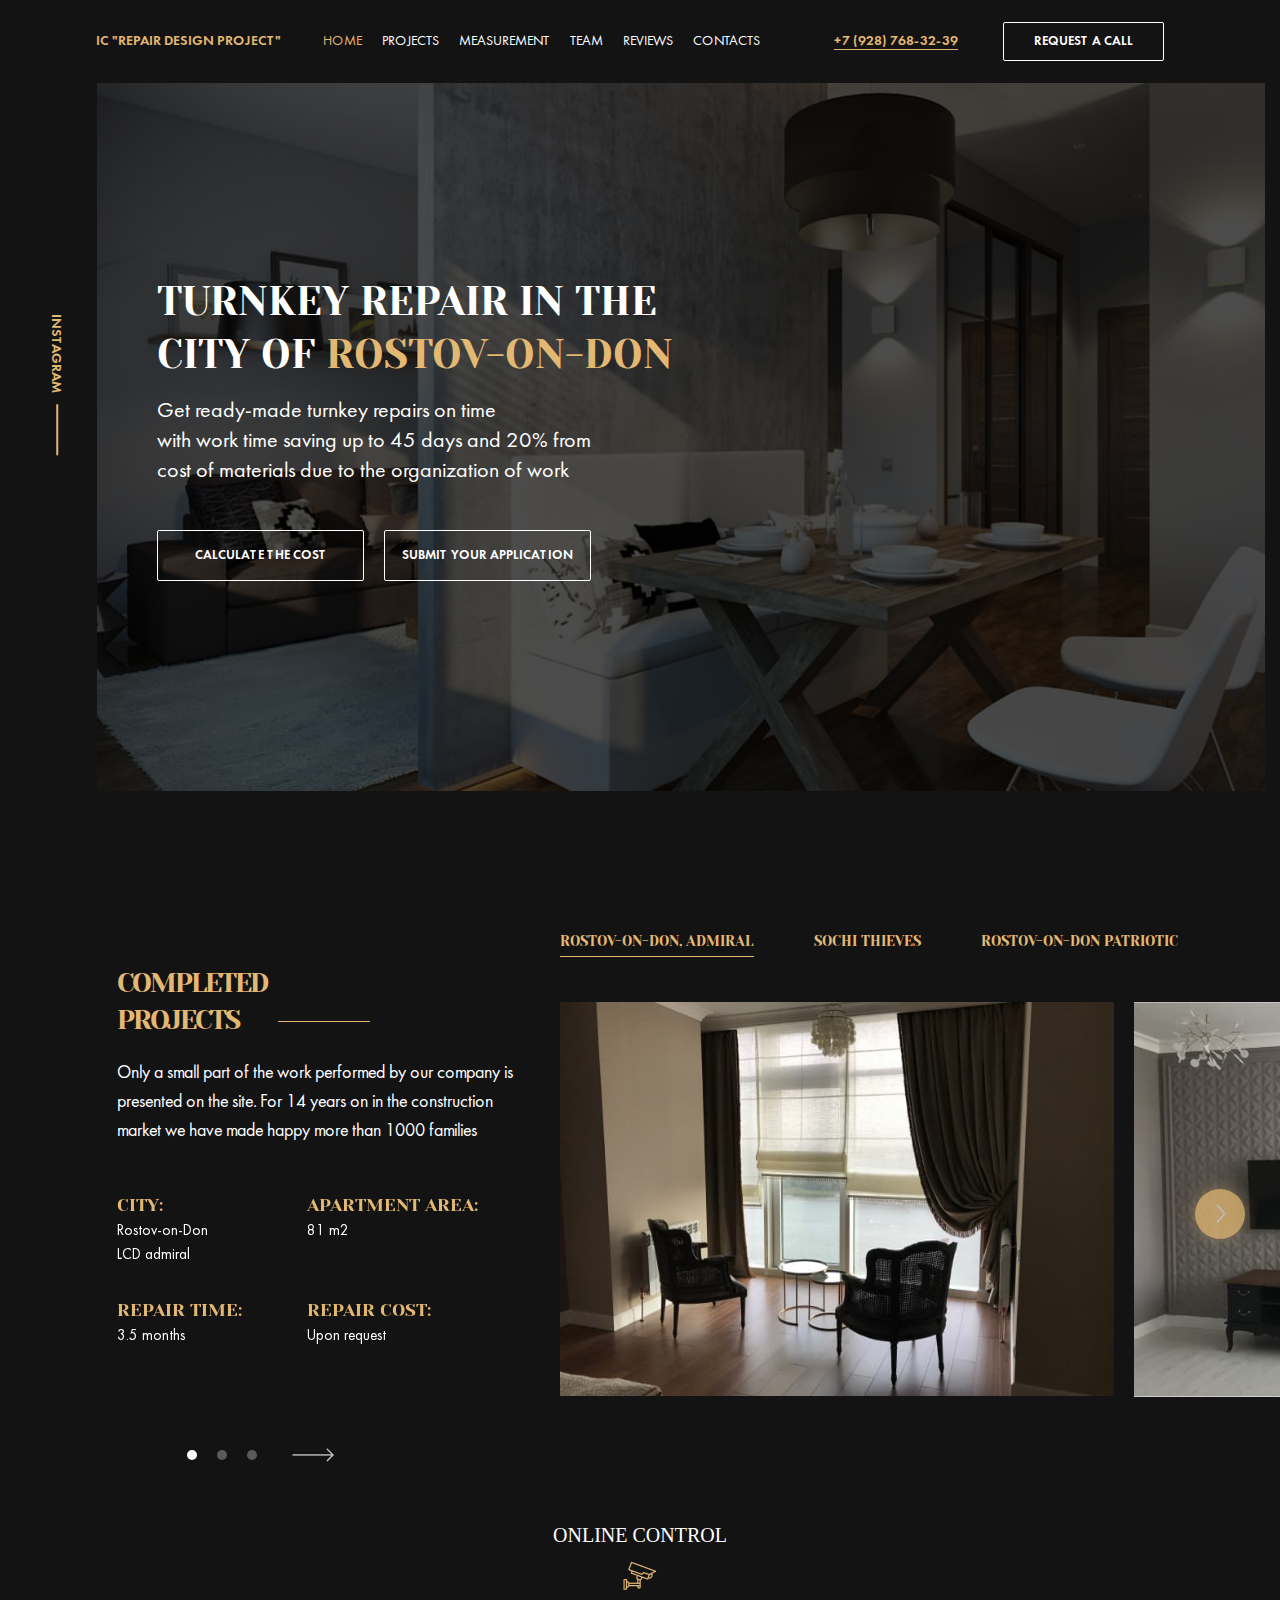
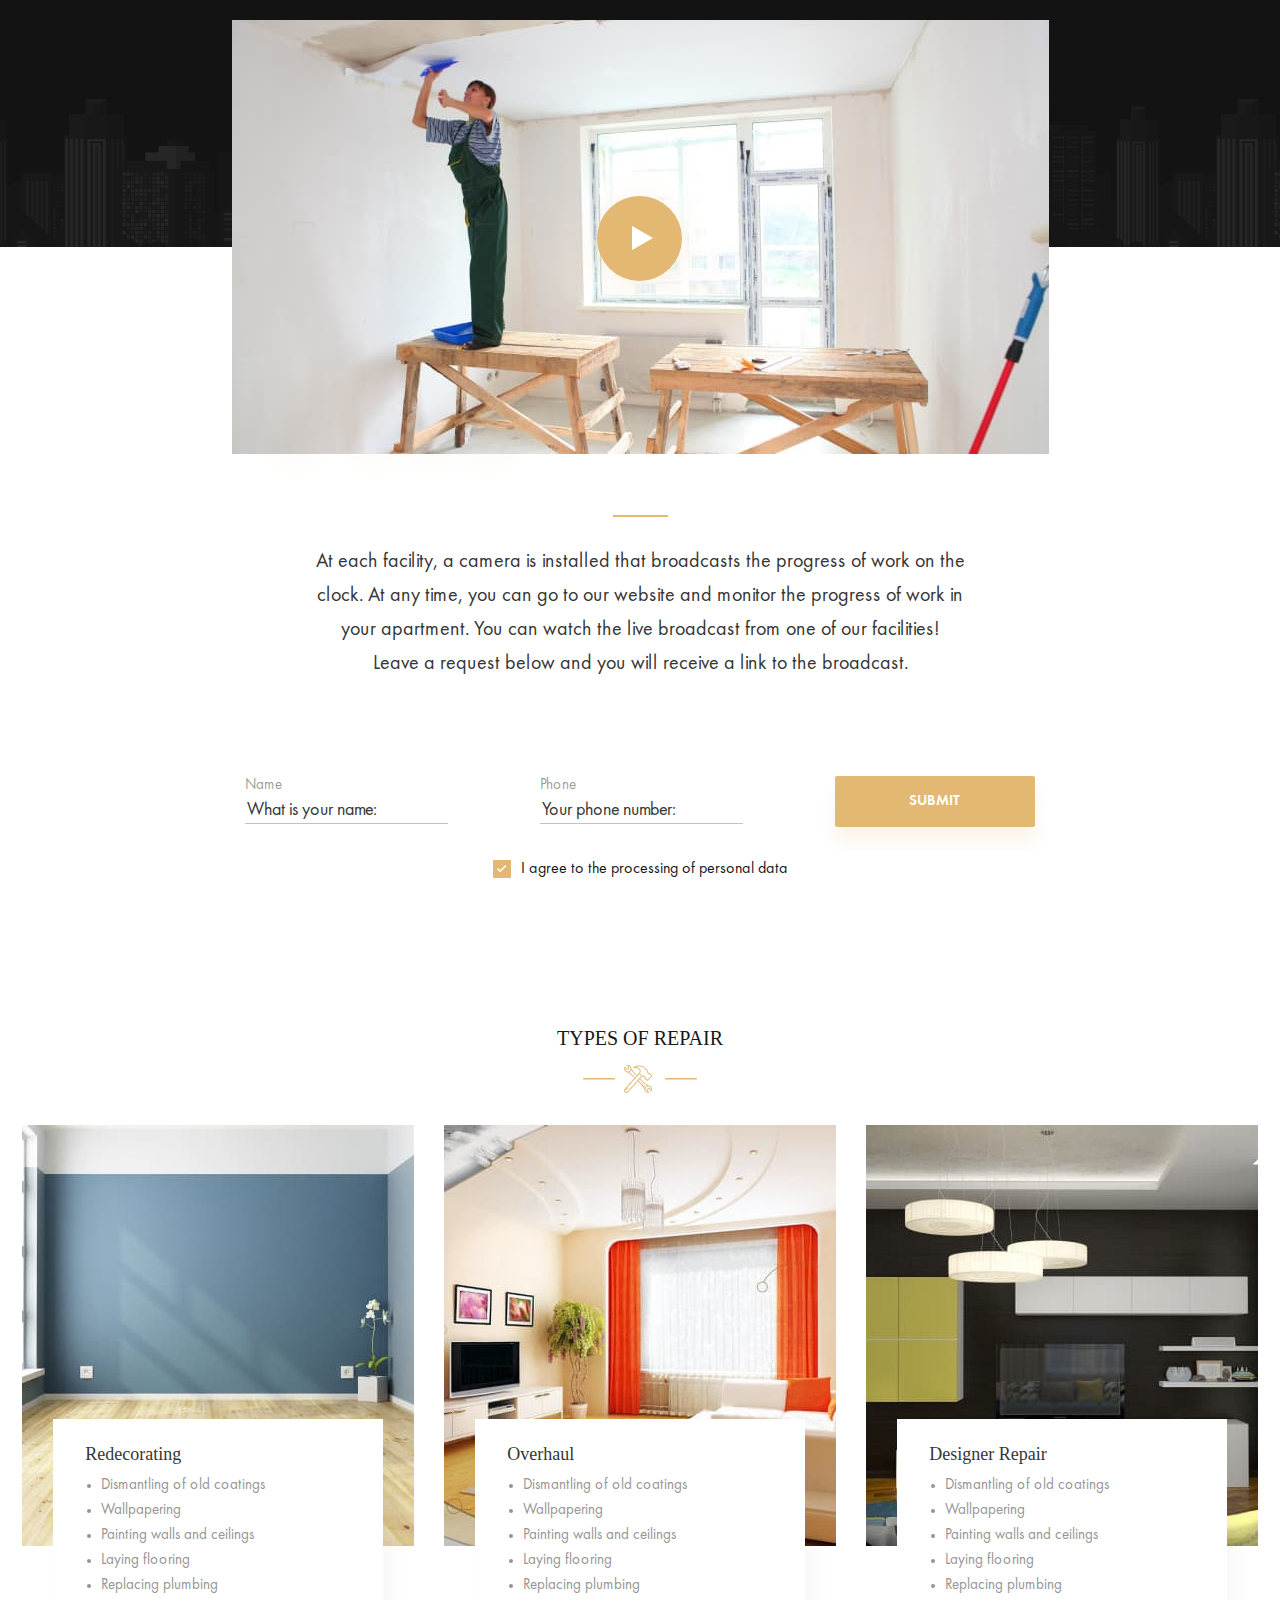
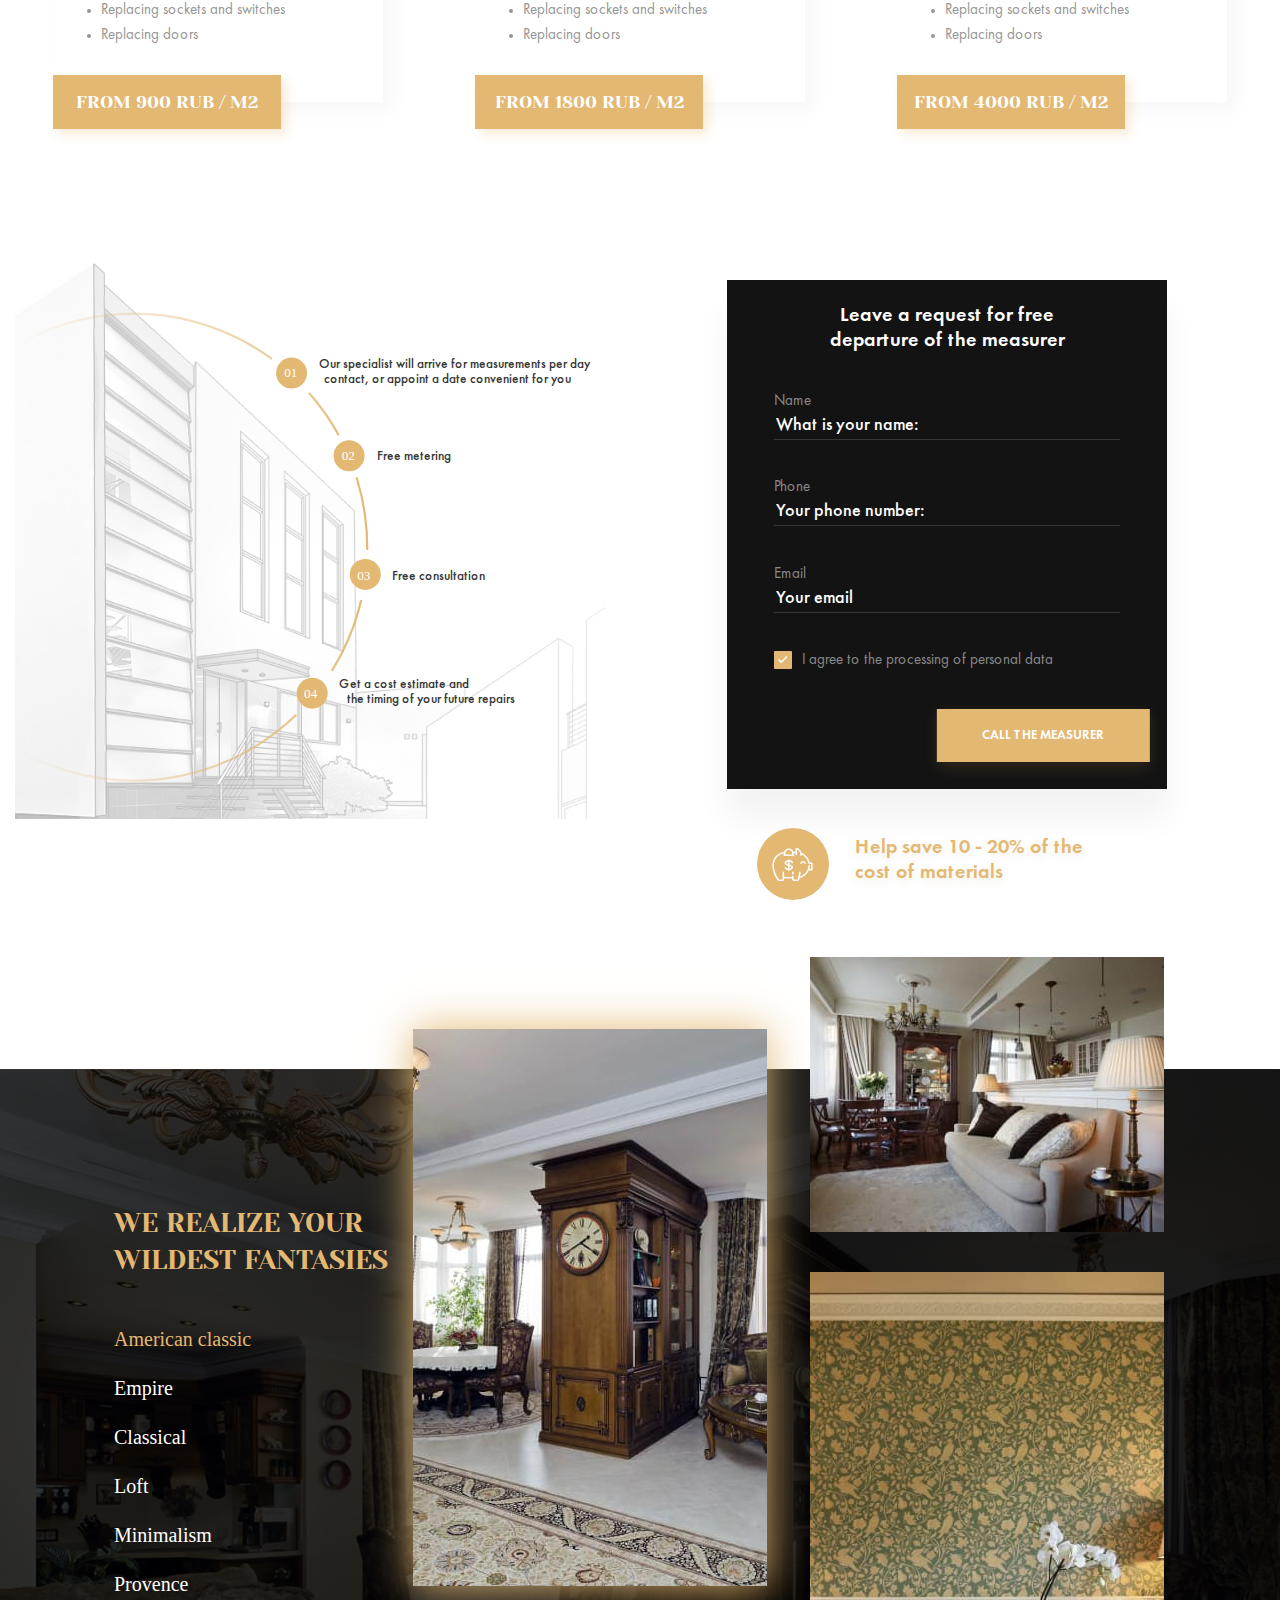
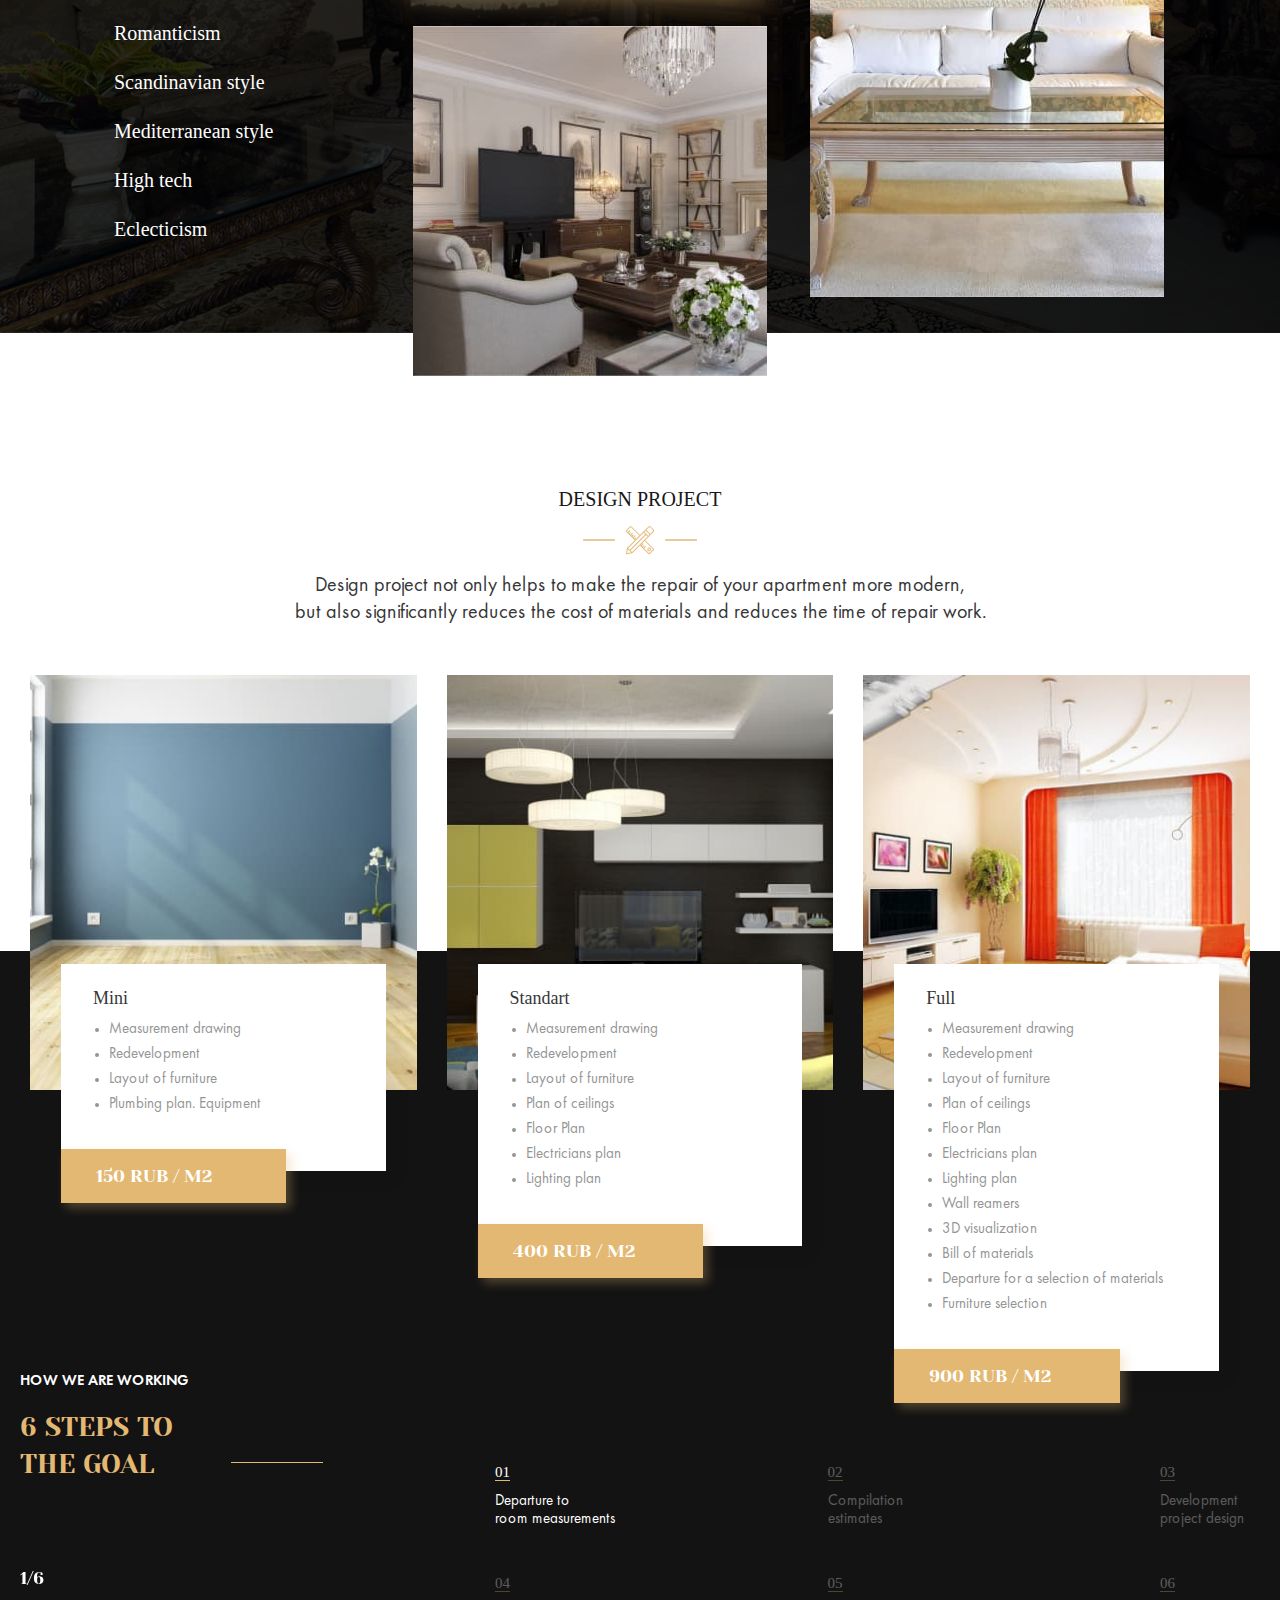
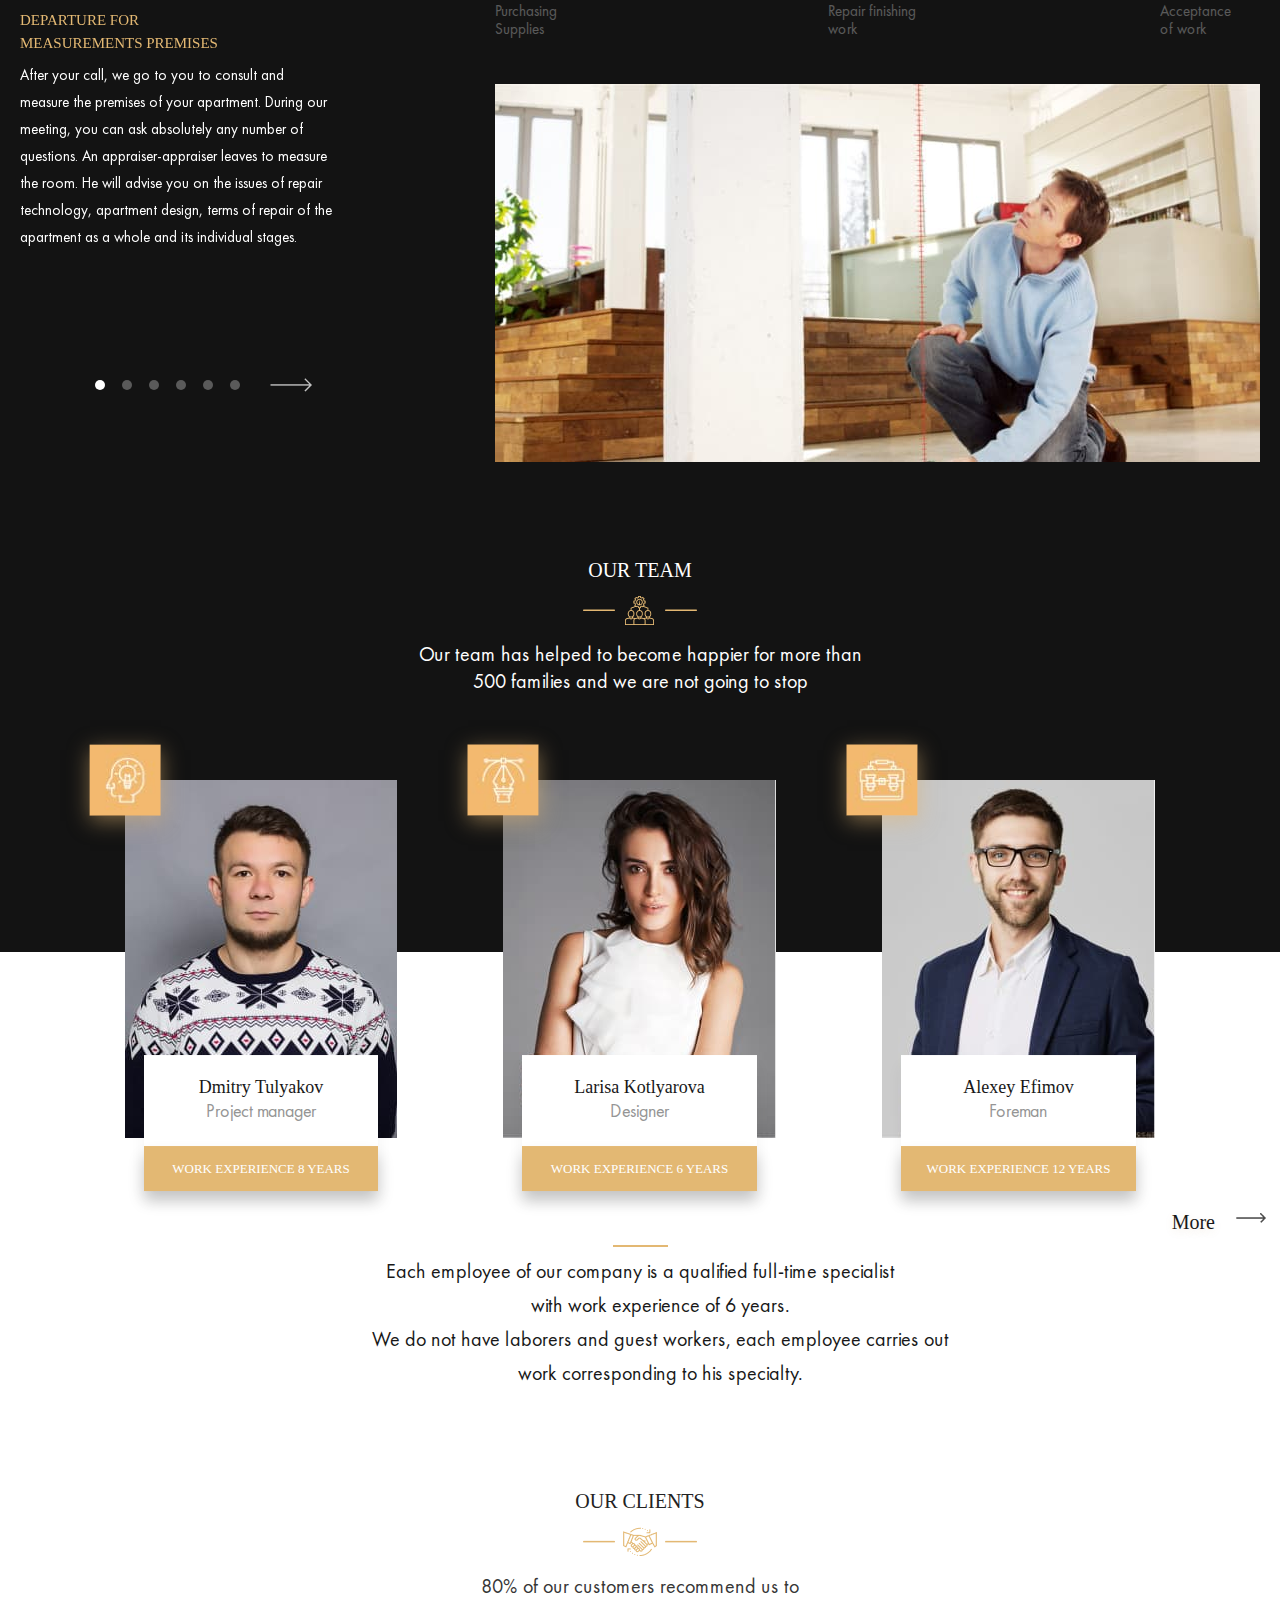
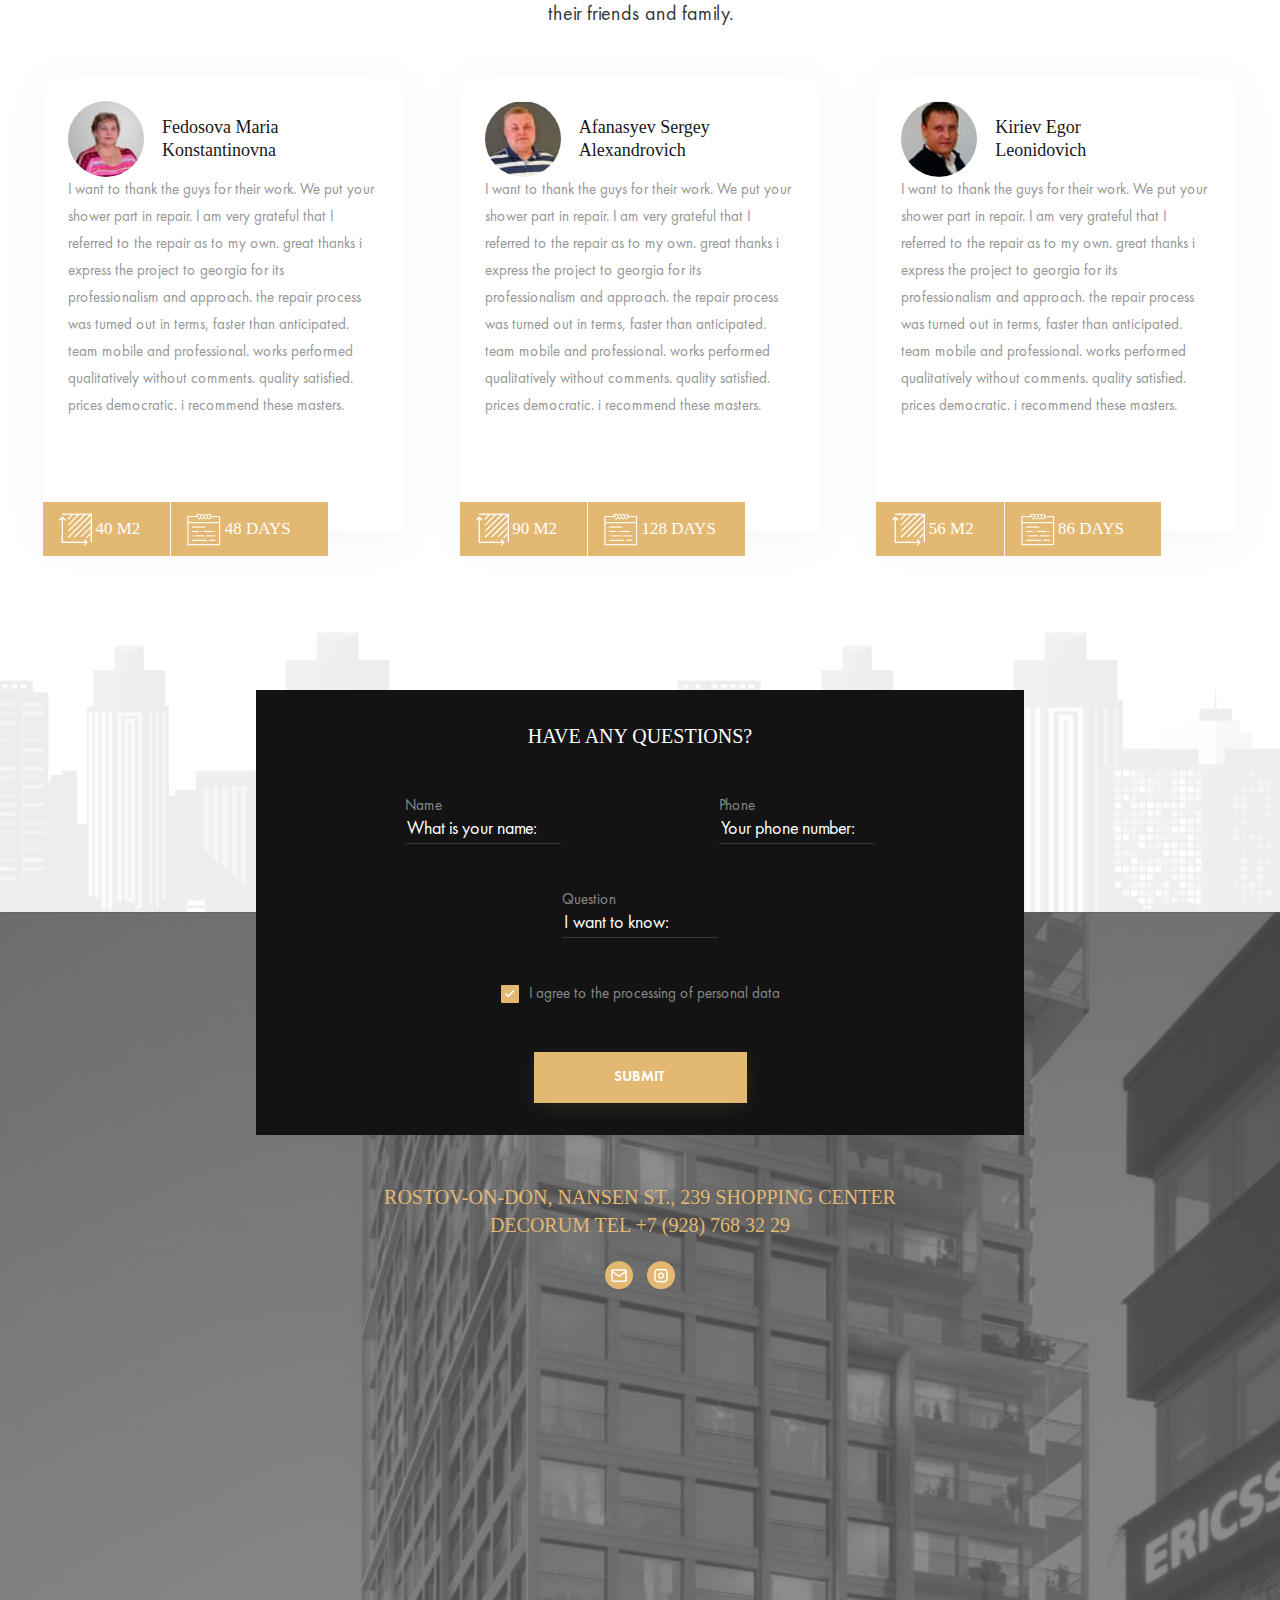
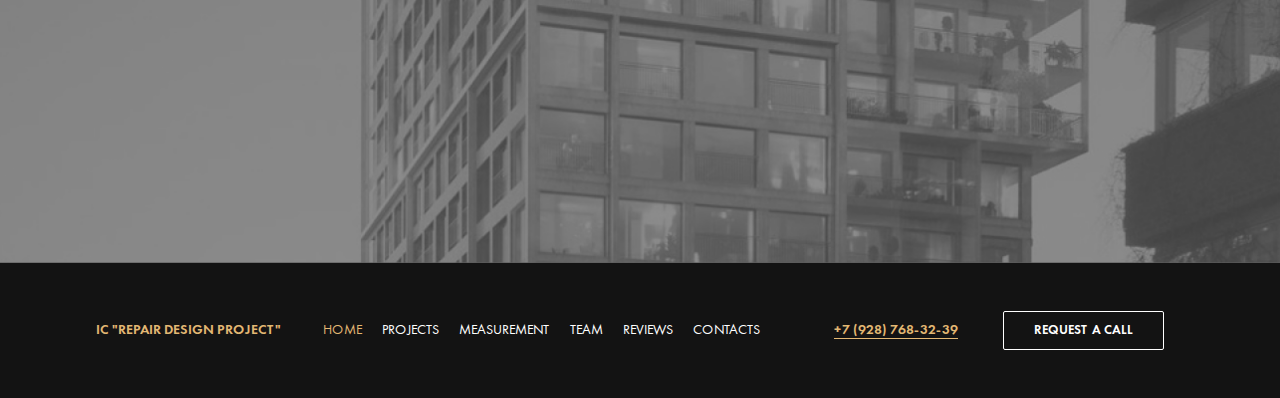
==== commit 84255c41: "13.01.20" ====
--- a/index.html
+++ b/index.html
@@ -9,6 +9,7 @@
   <link rel="stylesheet" type="text/css" href="./styles/css/slick-theme.css">
   <link rel="stylesheet" type="text/css" href="./styles/css/slick.css">
   <link rel="stylesheet" type="text/css" href="./styles/css/main.css">
+  <link rel="shortcut icon" type="image/png" href="./img/favicon.png">
 </head>
 
 <body>
@@ -86,14 +87,15 @@
       </div>
       <div class="block2">
         <ul class="tab">
-          <li class="tablinks" onclick="openCity(event, 'London')">rostov-on-don, admiral</li>
-          <li class="tablinks" onclick="openCity(event, 'Paris')">sochi thieves</li>
-          <li class="tablinks" onclick="openCity(event, 'Tokyo')">rostov-on-don patriotic</li>
+          <li class="tablinks active" onclick="slide(event, 'admiral')">rostov-on-don, admiral</li>
+          <li class="tablinks" onclick="slide(event, 'sochi')">sochi thieves</li>
+          <li class="tablinks" onclick="slide(event, 'patriotic')">rostov-on-don patriotic</li>
         </ul>
         <div class="slider2">
-          <img id="London" class="tabcontent" src="./img/slider1.jpg" alt="admiral">
-          <img id="Paris" class="tabcontent" src="./img/slider2.jpg" alt="admiral">
-          <img id="Tokyo" class="tabcontent" src="./img/slider3.jpg" alt="admiral">
+          <img id="admiral" class="tabcontent" src="./img/slider1.jpg" srcset="./img/slider1_retina2.jpg 2x, ./img/slider1_retina3.jpg 3x"
+            alt="admiral">
+          <img id="sochi" class="tabcontent" src="./img/slider2.jpg" srcset="./img/slider2_retina2.jpg 2x, ./img/slider2_retina3.jpg 3x" alt="sochi">
+          <img id="patriotic" class="tabcontent" src="./img/slider3.jpg" srcset="./img/slider3_retina2.jpg 2x, ./img/slider3_retina3.jpg 3x" alt="patriotic">
         </div>
       </div>
     </div>
@@ -122,8 +124,8 @@
         Leave a request below and you will receive a link to the broadcast.</p>
       <form action="#">
         <div>
-          <label><input type="text" placeholder="What is your name:">Name</label>
-          <label><input type="text" placeholder="Your phone number:">Phone</label>
+          <label><input type="text" autocomplete="on" required placeholder="What is your name:">Name</label>
+          <label><input type="text" autocomplete="on" required placeholder="Your phone number:">Phone</label>
           <label><input type="submit" value="SUBMIT"></label>
         </div>
         <input type="checkbox" id="check" checked>
@@ -256,9 +258,9 @@
       <div class="measurer">
         <form action="#">
           <h4>Leave a request for free departure of the measurer</h4>
-          <label><input type="text" placeholder="What is your name:">Name</label>
-          <label><input type="text" placeholder="Your phone number:">Phone</label>
-          <label><input type="text" placeholder="Your phone number:">Phone</label>
+          <label><input type="text" autocomplete="on" required placeholder="What is your name:">Name</label>
+          <label><input type="text" autocomplete="on" required placeholder="Your phone number:">Phone</label>
+          <label><input type="text" autocomplete="on" placeholder="Your email">Email</label>
           <input type="checkbox" id="checkk" checked>
           <label for="checkk">I agree to the processing of personal data</label>
           <input type="submit" value="call the measurer">
@@ -272,28 +274,28 @@
       <div class="list">
         <h2>We realize your wildest fantasies</h2>
         <ul>
-          <li>American classic</li>
-          <li>Empire</li>
-          <li>Classical</li>
-          <li>Loft</li>
-          <li>Minimalism</li>
-          <li>Provence</li>
-          <li>Romanticism</li>
-          <li>Scandinavian style</li>
-          <li>Mediterranean style</li>
-          <li>High tech</li>
-          <li>Eclecticism</li>
+          <li class="tablinks active" onclick="realization(event, '1')">American classic</li>
+          <li class="tablinks" onclick="realization(event, '2')">Empire</li>
+          <li class="tablinks" onclick="realization(event, '3')">Classical</li>
+          <li class="tablinks" onclick="realization(event, '4')">Loft</li>
+          <li class="tablinks" onclick="realization(event, '1')">Minimalism</li>
+          <li class="tablinks" onclick="realization(event, '2')">Provence</li>
+          <li class="tablinks" onclick="realization(event, '3')">Romanticism</li>
+          <li class="tablinks" onclick="realization(event, '4')">Scandinavian style</li>
+          <li class="tablinks" onclick="realization(event, '1')">Mediterranean style</li>
+          <li class="tablinks" onclick="realization(event, '2')">High tech</li>
+          <li class="tablinks" onclick="realization(event, '3')">Eclecticism</li>
         </ul>
       </div>
       <div class="pictures">
         <img src="./img/realizationmobile.jpg" alt="picture" class="mobile">
         <div class="first-column">
-          <img src="./img/picture1.jpg" alt="picture">
-          <img src="./img/picture2.jpg" alt="picture">
+          <img src="./img/picture1.jpg" id="1" class="tabcontent" alt="picture">
+          <img src="./img/picture2.jpg" id="2" class="tabcontent" alt="picture">
         </div>
         <div class="second-column">
-          <img src="./img/picture3.jpg" alt="picture">
-          <img src="./img/picture4.jpg" alt="picture">
+          <img src="./img/picture3.jpg" id="3" class="tabcontent" alt="picture">
+          <img src="./img/picture4.jpg" id="4" class="tabcontent" alt="picture">
         </div>
       </div>
     </div>
@@ -561,8 +563,8 @@
       <form action="#">
         <p>have any questions?</p>
         <div>
-          <label><input type="text" placeholder="What is your name:">Name</label>
-          <label><input type="text" placeholder="Your phone number:">Phone</label>
+          <label><input type="text" autocomplete="on" required placeholder="What is your name:">Name</label>
+          <label><input type="text" autocomplete="on" required placeholder="Your phone number:">Phone</label>
         </div>
         <label><input type="text" placeholder="I want to know:">Question</label>
         <input type="checkbox" id="checkkk" checked>
--- a/styles/css/main.css
+++ b/styles/css/main.css
@@ -9,7 +9,7 @@
 }
 @font-face {
   font-family: YesevaOne;
-  src: url(../../fonts/yesevaone.woff) format("webopen"), url(../../fonts/yesevaone.otf) format("opentype"), url(../../fonts/yesevaone.eoteot?#iefix) format("embedded-opentype");
+  src: url(../../fonts/yesevaone.woff) format("webopen"), url(../../fonts/yesevaone.ttf) format("truetype"), url(../../fonts/yesevaone.eoteot?#iefix) format("embedded-opentype");
 }
 @font-face {
   font-family: ProximaNova;
@@ -36,8 +36,14 @@
 }
 
 footer .container div, footer .container, .wr-map .container form, .measurer form, .wr-video form, header .container div, header .container {
-  display: flex;
+  display: -webkit-box;
+  display: -ms-flexbox;
+  display: flex;
+  -webkit-box-align: center;
+  -ms-flex-align: center;
   align-items: center;
+  -webkit-box-pack: justify;
+  -ms-flex-pack: justify;
   justify-content: space-between;
 }
 
@@ -45,6 +51,7 @@
   width: 45px;
   height: 45px;
   background: #e3b873;
+  -webkit-box-shadow: 0px 5px 30px rgba(227, 184, 115, 0.2);
   box-shadow: 0px 5px 30px rgba(227, 184, 115, 0.2);
   border-radius: 50%;
   border: none;
@@ -66,6 +73,7 @@
   width: 100%;
   padding-left: 15px;
   padding-right: 15px;
+  -webkit-box-sizing: border-box;
   box-sizing: border-box;
 }
 
@@ -107,13 +115,21 @@
   height: 83px;
 }
 header .container div {
+  -webkit-box-flex: 2.4;
+  -ms-flex-positive: 2.4;
   flex-grow: 2.4;
 }
 header .container div nav {
+  -webkit-box-flex: 1;
+  -ms-flex-positive: 1;
   flex-grow: 1;
 }
 header .container ul {
-  display: flex;
+  display: -webkit-box;
+  display: -ms-flexbox;
+  display: flex;
+  -webkit-box-pack: justify;
+  -ms-flex-pack: justify;
   justify-content: space-between;
 }
 header .container li a {
@@ -140,12 +156,14 @@
   color: #fff;
   border-radius: 2px;
   border: 1px solid #fff;
+  -webkit-box-sizing: border-box;
   box-sizing: border-box;
   cursor: pointer;
 }
 
 .call:hover {
   background: #e3b873;
+  -webkit-box-shadow: 0px 5px 15px rgba(227, 184, 115, 0.3);
   box-shadow: 0px 5px 15px rgba(227, 184, 115, 0.3);
 }
 
@@ -159,6 +177,8 @@
 }
 
 .logo {
+  -webkit-box-flex: 1;
+  -ms-flex-positive: 1;
   flex-grow: 1;
 }
 
@@ -207,6 +227,8 @@
     height: 57px;
   }
   header .container div {
+    -webkit-box-flex: 0;
+    -ms-flex-positive: 0;
     flex-grow: 0;
   }
 
@@ -230,12 +252,22 @@
   background: #131313;
 }
 .wr-home .container {
+  display: -webkit-box;
+  display: -ms-flexbox;
   display: flex;
 }
 .wr-home .home {
-  display: flex;
+  display: -webkit-box;
+  display: -ms-flexbox;
+  display: flex;
+  -webkit-box-pack: center;
+  -ms-flex-pack: center;
   justify-content: center;
+  -webkit-box-orient: vertical;
+  -webkit-box-direction: normal;
+  -ms-flex-direction: column;
   flex-direction: column;
+  background-image: -webkit-gradient(linear, left top, right top, from(rgba(0, 0, 0, 0.7)), to(rgba(0, 0, 0, 0.7))), url(../../img/wr-repair.jpg);
   background-image: linear-gradient(to right, rgba(0, 0, 0, 0.7), rgba(0, 0, 0, 0.7)), url(../../img/wr-repair.jpg);
   background-size: cover;
   width: 100%;
@@ -263,6 +295,7 @@
   display: inline-block;
   position: relative;
   top: 37%;
+  -webkit-transform: rotate(90deg);
   transform: rotate(90deg);
 }
 aside .link:after {
@@ -271,15 +304,19 @@
   height: 1.5px;
   background-color: #e3b873;
   display: block;
+  -webkit-transform: translate(90px, -11px);
   transform: translate(90px, -11px);
 }
 
 .buttons {
+  display: -webkit-box;
+  display: -ms-flexbox;
   display: flex;
   margin-bottom: 20px;
 }
 .buttons a {
   border: 1px solid #fff;
+  -webkit-box-sizing: border-box;
   box-sizing: border-box;
   border-radius: 2px;
   width: 207px;
@@ -294,6 +331,7 @@
 }
 .buttons a:hover {
   background: #e3b873;
+  -webkit-box-shadow: 0px 5px 15px rgba(227, 184, 115, 0.3);
   box-shadow: 0px 5px 15px rgba(227, 184, 115, 0.3);
 }
 
@@ -326,6 +364,9 @@
   }
 
   .buttons {
+    -webkit-box-orient: vertical;
+    -webkit-box-direction: normal;
+    -ms-flex-direction: column;
     flex-direction: column;
   }
   .buttons a {
@@ -371,7 +412,11 @@
   padding-bottom: 414px;
 }
 .wr-projects .container {
-  display: flex;
+  display: -webkit-box;
+  display: -ms-flexbox;
+  display: flex;
+  -webkit-box-pack: justify;
+  -ms-flex-pack: justify;
   justify-content: space-between;
   padding-left: 117px;
   padding-right: 0;
@@ -398,10 +443,17 @@
 }
 
 .block2 {
-  display: flex;
+  display: -webkit-box;
+  display: -ms-flexbox;
+  display: flex;
+  -webkit-box-orient: vertical;
+  -webkit-box-direction: normal;
+  -ms-flex-direction: column;
   flex-direction: column;
 }
 .block2 ul {
+  display: -webkit-box;
+  display: -ms-flexbox;
   display: flex;
 }
 .block2 ul li {
@@ -415,7 +467,8 @@
   border-bottom: solid 1px transparent;
   cursor: pointer;
 }
-.block2 ul li:hover {
+.block2 ul li:hover,
+.block2 ul .active {
   border-bottom: solid 1px #e3b873;
 }
 
@@ -450,9 +503,11 @@
   border-radius: 50%;
   background-repeat: no-repeat;
   background-position: 55% 60%;
+  -webkit-box-shadow: 0px 0px 15px rgba(227, 184, 115, 0.5);
   box-shadow: 0px 0px 15px rgba(227, 184, 115, 0.5);
 }
 .slider2 .slick-prev:before {
+  -webkit-transform: rotate(180deg);
   transform: rotate(180deg);
 }
 .slider2 .slick-disabled::before {
@@ -487,6 +542,7 @@
 
 .slider1 .slick-dots {
   width: auto;
+  -webkit-transform: translate(65px, 42px);
   transform: translate(65px, 42px);
 }
 .slider1 .slick-dots button {
@@ -518,6 +574,7 @@
   width: 42px;
   height: 14px;
   background-repeat: no-repeat;
+  -webkit-transform: rotate(180deg);
   transform: rotate(180deg);
 }
 .slider1 .slick-disabled::before {
@@ -550,6 +607,8 @@
   }
 
   .block2 {
+    -webkit-box-pack: center;
+    -ms-flex-pack: center;
     justify-content: center;
   }
 }
@@ -629,12 +688,21 @@
   .wr-projects .container {
     padding-left: 0px;
     position: relative;
+    -webkit-box-pack: center;
+    -ms-flex-pack: center;
     justify-content: center;
   }
 
   .block1 {
+    -webkit-box-align: center;
+    -ms-flex-align: center;
     align-items: center;
+    display: -webkit-box;
+    display: -ms-flexbox;
     display: flex;
+    -webkit-box-orient: vertical;
+    -webkit-box-direction: normal;
+    -ms-flex-direction: column;
     flex-direction: column;
   }
   .block1 h2 {
@@ -650,6 +718,7 @@
   }
   .slider1 .slick-dots {
     width: auto;
+    -webkit-transform: translate(65px, -15px);
     transform: translate(65px, -15px);
   }
   .slider1 .slick-prev,
@@ -721,18 +790,32 @@
 }
 /* wr-video */
 .wr-video {
-  display: flex;
+  display: -webkit-box;
+  display: -ms-flexbox;
+  display: flex;
+  -webkit-box-pack: center;
+  -ms-flex-pack: center;
   justify-content: center;
   margin-bottom: -230px;
 }
 .wr-video .container {
-  display: flex;
+  display: -webkit-box;
+  display: -ms-flexbox;
+  display: flex;
+  -webkit-box-orient: vertical;
+  -webkit-box-direction: normal;
+  -ms-flex-direction: column;
   flex-direction: column;
+  -webkit-box-align: center;
+  -ms-flex-align: center;
   align-items: center;
+  -webkit-transform: translateY(-326px);
   transform: translateY(-326px);
   position: relative;
 }
 .wr-video .container > div {
+  width: -webkit-max-content;
+  width: -moz-max-content;
   width: max-content;
   position: relative;
   margin-top: 30px;
@@ -755,11 +838,13 @@
   width: 85px;
   height: 85px;
   background: #e3b873;
+  -webkit-box-shadow: 0px 5px 30px rgba(227, 184, 115, 0.2);
   box-shadow: 0px 5px 30px rgba(227, 184, 115, 0.2);
   border-radius: 50%;
   border: none;
 }
 .wr-video .btnvideo img {
+  -webkit-transform: translateX(3px);
   transform: translateX(3px);
 }
 .wr-video .btns {
@@ -774,21 +859,25 @@
   display: none;
 }
 .wr-video .play img {
+  -webkit-transform: translateX(3px) scale(0.65);
   transform: translateX(3px) scale(0.65);
 }
 .wr-video .fastfwd img {
+  -webkit-transform: translateX(-2px) scale(0.5);
   transform: translateX(-2px) scale(0.5);
 }
 .wr-video .rew {
   margin-right: 10px;
 }
 .wr-video .rew img {
+  -webkit-transform: translateX(-6px) scale(0.5) rotate(180deg);
   transform: translateX(-6px) scale(0.5) rotate(180deg);
 }
 .wr-video .restart {
   margin-right: 30px;
 }
 .wr-video .restart img {
+  -webkit-transform: scale(0.6) rotate(180deg);
   transform: scale(0.6) rotate(180deg);
   border: solid 1px white;
 }
@@ -797,6 +886,7 @@
   position: relative;
 }
 .wr-video .stop img {
+  -webkit-transform: translateY(-1px) scale(0.9);
   transform: translateY(-1px) scale(0.9);
 }
 .wr-video .play:hover,
@@ -824,6 +914,9 @@
   display: block;
 }
 .wr-video form {
+  -webkit-box-orient: vertical;
+  -webkit-box-direction: normal;
+  -ms-flex-direction: column;
   flex-direction: column;
   margin-top: 95px;
 }
@@ -832,7 +925,12 @@
   font-size: 16px;
   line-height: 18px;
   color: #181818;
-  display: flex;
+  display: -webkit-box;
+  display: -ms-flexbox;
+  display: flex;
+  -webkit-box-orient: horizontal;
+  -webkit-box-direction: normal;
+  -ms-flex-direction: row;
   flex-direction: row;
   cursor: pointer;
   margin-top: 33px;
@@ -852,13 +950,22 @@
   background-position: center;
 }
 .wr-video form div {
+  display: -webkit-box;
+  display: -ms-flexbox;
   display: flex;
 }
 .wr-video form div label {
   color: rgba(54, 54, 54, 0.5);
   margin: 0 46px;
+  -webkit-box-ordinal-group: 2;
+  -ms-flex-order: 1;
   order: 1;
-  display: flex;
+  display: -webkit-box;
+  display: -ms-flexbox;
+  display: flex;
+  -webkit-box-orient: vertical;
+  -webkit-box-direction: normal;
+  -ms-flex-direction: column;
   flex-direction: column;
   line-height: 20px;
   color: rgba(54, 54, 54, 0.5);
@@ -867,7 +974,10 @@
   border-width: 0 0 1px 0;
   border-style: solid;
   border-color: rgba(54, 54, 54, 0.3);
+  -webkit-box-sizing: border-box;
   box-sizing: border-box;
+  -webkit-box-ordinal-group: 3;
+  -ms-flex-order: 2;
   order: 2;
   height: 28px;
 }
@@ -877,24 +987,18 @@
   line-height: 24px;
   color: #363636;
 }
-.wr-video form input::-moz-placeholder {
-  font-family: FuturaBookC;
-  font-size: 18px;
-  line-height: 24px;
-  color: #363636;
-}
-.wr-video form input:-moz-placeholder {
-  font-family: FuturaBookC;
-  font-size: 18px;
-  line-height: 24px;
-  color: #363636;
-}
 .wr-video form input:-ms-input-placeholder {
   font-family: FuturaBookC;
   font-size: 18px;
   line-height: 24px;
   color: #363636;
 }
+.wr-video form input::-ms-input-placeholder {
+  font-family: FuturaBookC;
+  font-size: 18px;
+  line-height: 24px;
+  color: #363636;
+}
 .wr-video form input::placeholder {
   font-family: FuturaBookC;
   font-size: 18px;
@@ -910,6 +1014,7 @@
   width: 200px;
   height: 51px;
   background-color: #e3b873;
+  -webkit-box-shadow: 0px 15px 15px rgba(227, 184, 115, 0.15);
   box-shadow: 0px 15px 15px rgba(227, 184, 115, 0.15);
   border-radius: 2px;
   border: none;
@@ -945,13 +1050,16 @@
     margin-bottom: 0px;
   }
   .wr-video .rew img {
+    -webkit-transform: translateX(-3px) scale(0.5) rotate(180deg);
     transform: translateX(-3px) scale(0.5) rotate(180deg);
   }
   .wr-video .fastfwd img {
+    -webkit-transform: translateX(1px) scale(0.5);
     transform: translateX(1px) scale(0.5);
   }
   .wr-video .container {
     position: static;
+    -webkit-transform: none;
     transform: none;
   }
   .wr-video video {
@@ -976,19 +1084,19 @@
   .wr-video form input::-webkit-input-placeholder {
     color: #fff;
   }
-  .wr-video form input::-moz-placeholder {
-    color: #fff;
-  }
-  .wr-video form input:-moz-placeholder {
-    color: #fff;
-  }
   .wr-video form input:-ms-input-placeholder {
     color: #fff;
   }
+  .wr-video form input::-ms-input-placeholder {
+    color: #fff;
+  }
   .wr-video form input::placeholder {
     color: #fff;
   }
   .wr-video form div {
+    -webkit-box-orient: vertical;
+    -webkit-box-direction: normal;
+    -ms-flex-direction: column;
     flex-direction: column;
   }
   .wr-video form div label {
@@ -1012,6 +1120,7 @@
 .wr-video .rew,
 .wr-video .fastfwd,
 .wr-video .play {
+    -webkit-transform: scale(0.7);
     transform: scale(0.7);
     margin: 0;
     padding: 0;
@@ -1048,8 +1157,15 @@
 /* wr-types */
 .wr-types .container {
   padding-top: 50px;
-  display: flex;
+  display: -webkit-box;
+  display: -ms-flexbox;
+  display: flex;
+  -webkit-box-orient: vertical;
+  -webkit-box-direction: normal;
+  -ms-flex-direction: column;
   flex-direction: column;
+  -webkit-box-align: center;
+  -ms-flex-align: center;
   align-items: center;
 }
 .wr-types .container > img {
@@ -1059,22 +1175,34 @@
   color: #181818;
 }
 .wr-types .types {
+  display: -webkit-box;
+  display: -ms-flexbox;
   display: flex;
   margin-top: 32px;
 }
 .wr-types .repair {
-  display: flex;
+  display: -webkit-box;
+  display: -ms-flexbox;
+  display: flex;
+  -webkit-box-orient: vertical;
+  -webkit-box-direction: normal;
+  -ms-flex-direction: column;
   flex-direction: column;
+  -webkit-box-align: center;
+  -ms-flex-align: center;
   align-items: center;
   margin: 0 15px;
 }
 .wr-types .repair div {
   width: 84%;
   background: #fff;
+  -webkit-box-shadow: 10px 10px 20px rgba(0, 0, 0, 0.03);
   box-shadow: 10px 10px 20px rgba(0, 0, 0, 0.03);
+  -webkit-transform: translateY(-127px);
   transform: translateY(-127px);
   padding-left: 32px;
   padding-top: 23px;
+  -webkit-box-sizing: border-box;
   box-sizing: border-box;
 }
 .wr-types .repair .repair-name {
@@ -1094,8 +1222,10 @@
   line-height: 54px;
   color: #fff;
   background-color: #e3b873;
+  -webkit-box-shadow: 5px 5px 10px rgba(227, 184, 115, 0.3);
   box-shadow: 5px 5px 10px rgba(227, 184, 115, 0.3);
   width: 228px;
+  -webkit-transform: translate(-32px, 50%);
   transform: translate(-32px, 50%);
   text-align: center;
 }
@@ -1132,12 +1262,16 @@
     font-size: 14px;
     line-height: 40px;
     width: 84%;
+    -webkit-transform: none;
     transform: none;
     text-transform: capitalize;
   }
 }
 @media all and (max-width: 690px) {
   .wr-types .types {
+    -webkit-box-orient: vertical;
+    -webkit-box-direction: normal;
+    -ms-flex-direction: column;
     flex-direction: column;
   }
   .wr-types .repair {
@@ -1163,6 +1297,7 @@
     font-size: 18px;
     line-height: 54px;
     width: 84%;
+    -webkit-transform: translate(-32px, 50%);
     transform: translate(-32px, 50%);
     text-transform: uppercase;
   }
@@ -1191,6 +1326,7 @@
     font-size: 14px;
     line-height: 40px;
     width: 84%;
+    -webkit-transform: none;
     transform: none;
     text-transform: capitalize;
   }
@@ -1200,7 +1336,11 @@
   padding: 82px 0 273px;
 }
 .wr-measurement .container {
-  display: flex;
+  display: -webkit-box;
+  display: -ms-flexbox;
+  display: flex;
+  -webkit-box-pack: justify;
+  -ms-flex-pack: justify;
   justify-content: space-between;
 }
 
@@ -1232,9 +1372,14 @@
   background-color: #131313;
   width: 506px;
   height: 100%;
+  -webkit-box-orient: vertical;
+  -webkit-box-direction: normal;
+  -ms-flex-direction: column;
   flex-direction: column;
+  -webkit-box-shadow: 0px 30px 30px rgba(0, 0, 0, 0.05);
   box-shadow: 0px 30px 30px rgba(0, 0, 0, 0.05);
   padding: 24px 47px 27px;
+  -webkit-box-sizing: border-box;
   box-sizing: border-box;
 }
 .measurer form h4 {
@@ -1250,12 +1395,20 @@
   font-size: 15px;
   line-height: 20px;
   color: rgba(255, 255, 255, 0.5);
-  display: flex;
+  display: -webkit-box;
+  display: -ms-flexbox;
+  display: flex;
+  -webkit-box-orient: vertical;
+  -webkit-box-direction: normal;
+  -ms-flex-direction: column;
   flex-direction: column;
   width: 100%;
   cursor: pointer;
 }
 .measurer form label[for=checkk] {
+  -webkit-box-orient: horizontal;
+  -webkit-box-direction: normal;
+  -ms-flex-direction: row;
   flex-direction: row;
 }
 .measurer form input[type=text] {
@@ -1263,10 +1416,13 @@
   font-size: 18px;
   line-height: 25px;
   background-color: #131313;
+  -webkit-box-ordinal-group: 3;
+  -ms-flex-order: 2;
   order: 2;
   border-width: 0 0 1px 0;
   border-style: solid;
   border-color: rgba(255, 255, 255, 0.15);
+  -webkit-box-sizing: border-box;
   box-sizing: border-box;
   min-width: 90%;
   color: white;
@@ -1274,13 +1430,10 @@
 .measurer form input::-webkit-input-placeholder {
   color: #fff;
 }
-.measurer form input::-moz-placeholder {
-  color: #fff;
-}
-.measurer form input:-moz-placeholder {
-  color: #fff;
-}
 .measurer form input:-ms-input-placeholder {
+  color: #fff;
+}
+.measurer form input::-ms-input-placeholder {
   color: #fff;
 }
 .measurer form input::placeholder {
@@ -1290,6 +1443,7 @@
   width: 213px;
   line-height: 51px;
   background: #e3b873;
+  -webkit-box-shadow: 0px 5px 15px rgba(227, 184, 115, 0.15);
   box-shadow: 0px 5px 15px rgba(227, 184, 115, 0.15);
   border: none;
   font-family: FuturaDemiC;
@@ -1297,6 +1451,7 @@
   text-align: center;
   text-transform: uppercase;
   color: #fff;
+  -webkit-transform: translateX(45%);
   transform: translateX(45%);
 }
 .measurer form input[type=checkbox] {
@@ -1376,6 +1531,8 @@
   }
 
   .wr-measurement .container {
+    -webkit-box-pack: center;
+    -ms-flex-pack: center;
     justify-content: center;
   }
 
@@ -1393,7 +1550,11 @@
   background: linear-gradient(120.96deg, rgba(0, 0, 0, 0.75), rgba(0, 0, 0, 0.9)), url(../../img/wr-realization.jpg);
   background-repeat: no-repeat;
   background-size: cover;
-  display: flex;
+  display: -webkit-box;
+  display: -ms-flexbox;
+  display: flex;
+  -webkit-box-pack: justify;
+  -ms-flex-pack: justify;
   justify-content: space-between;
   padding: 135px 0 79px 114px;
   position: relative;
@@ -1408,15 +1569,26 @@
   line-height: 49px;
   color: #fff;
 }
+.wr-realization .container .list ul li:hover,
+.wr-realization .container .list ul .active {
+  color: #e3b873;
+}
 
 .pictures {
+  display: -webkit-box;
+  display: -ms-flexbox;
   display: flex;
   position: absolute;
   right: 116px;
   top: -13%;
 }
 .pictures div {
-  display: flex;
+  display: -webkit-box;
+  display: -ms-flexbox;
+  display: flex;
+  -webkit-box-orient: vertical;
+  -webkit-box-direction: normal;
+  -ms-flex-direction: column;
   flex-direction: column;
 }
 .pictures .mobile {
@@ -1430,6 +1602,8 @@
 }
 .first-column img:first-child {
   margin-bottom: 40px;
+  -webkit-box-shadow: 0px 0px 40px #e3b873;
+  box-shadow: 0px 0px 40px #e3b873;
 }
 
 .second-column img:first-child {
@@ -1499,7 +1673,12 @@
 }
 @media all and (max-width: 725px) {
   .wr-realization .container {
+    -webkit-box-orient: vertical;
+    -webkit-box-direction: normal;
+    -ms-flex-direction: column;
     flex-direction: column;
+    -webkit-box-align: center;
+    -ms-flex-align: center;
     align-items: center;
     padding: 40px 0;
   }
@@ -1508,6 +1687,8 @@
   }
 
   .pictures {
+    display: -webkit-box;
+    display: -ms-flexbox;
     display: flex;
     position: static;
     right: auto;
@@ -1521,6 +1702,7 @@
 }
 @media all and (max-width: 450px) {
   .wr-realization {
+    background: -webkit-gradient(linear, left bottom, left top, color-stop(40.5%, #131313), color-stop(40.5%, #fff));
     background: linear-gradient(to top, #131313 40.5%, #fff 40.5%);
   }
   .wr-realization .container {
@@ -1544,12 +1726,20 @@
 }
 /* design */
 .wr-design {
+  background: -webkit-gradient(linear, left bottom, left top, color-stop(40.5%, #131313), color-stop(40.5%, #fff));
   background: linear-gradient(to top, #131313 40.5%, #fff 40.5%);
   padding-top: 152px;
 }
 .wr-design .container {
-  display: flex;
+  display: -webkit-box;
+  display: -ms-flexbox;
+  display: flex;
+  -webkit-box-orient: vertical;
+  -webkit-box-direction: normal;
+  -ms-flex-direction: column;
   flex-direction: column;
+  -webkit-box-align: center;
+  -ms-flex-align: center;
   align-items: center;
 }
 .wr-design .container h3 {
@@ -1568,23 +1758,35 @@
 }
 
 .design {
+  display: -webkit-box;
+  display: -ms-flexbox;
   display: flex;
   margin-top: 48px;
 }
 
 .design-projects {
-  display: flex;
+  display: -webkit-box;
+  display: -ms-flexbox;
+  display: flex;
+  -webkit-box-orient: vertical;
+  -webkit-box-direction: normal;
+  -ms-flex-direction: column;
   flex-direction: column;
+  -webkit-box-align: center;
+  -ms-flex-align: center;
   align-items: center;
   margin: 0 15px -126px 15px;
 }
 .design-projects div {
   width: 84%;
   background-color: #fff;
+  -webkit-box-shadow: 10px 10px 20px rgba(0, 0, 0, 0.03);
   box-shadow: 10px 10px 20px rgba(0, 0, 0, 0.03);
+  -webkit-transform: translateY(-126px);
   transform: translateY(-126px);
   padding-left: 32px;
   padding-top: 22px;
+  -webkit-box-sizing: border-box;
   box-sizing: border-box;
   position: relative;
 }
@@ -1608,8 +1810,10 @@
   line-height: 54px;
   color: #fff;
   background-color: #e3b873;
+  -webkit-box-shadow: 5px 5px 10px rgba(227, 184, 115, 0.3);
   box-shadow: 5px 5px 10px rgba(227, 184, 115, 0.3);
   width: 65%;
+  -webkit-transform: translate(-32px, 32px);
   transform: translate(-32px, 32px);
   padding-left: 35px;
 }
@@ -1638,6 +1842,9 @@
   }
 
   .design {
+    -webkit-box-orient: vertical;
+    -webkit-box-direction: normal;
+    -ms-flex-direction: column;
     flex-direction: column;
   }
 
@@ -1658,6 +1865,8 @@
   }
 
   .design-projects {
+    -webkit-box-align: start;
+    -ms-flex-align: start;
     align-items: flex-start;
   }
   .design-projects ul {
@@ -1675,7 +1884,11 @@
 }
 .wr-steps .container {
   padding: 0 115px;
-  display: flex;
+  display: -webkit-box;
+  display: -ms-flexbox;
+  display: flex;
+  -webkit-box-pack: justify;
+  -ms-flex-pack: justify;
   justify-content: space-between;
 }
 
@@ -1765,6 +1978,7 @@
   width: 42px;
   height: 14px;
   background-repeat: no-repeat;
+  -webkit-transform: rotate(180deg);
   transform: rotate(180deg);
 }
 .slider-steps .slick-disabled::before {
@@ -1784,24 +1998,37 @@
 }
 
 .second-flex {
-  display: flex;
+  display: -webkit-box;
+  display: -ms-flexbox;
+  display: flex;
+  -webkit-box-orient: vertical;
+  -webkit-box-direction: normal;
+  -ms-flex-direction: column;
   flex-direction: column;
+  -webkit-box-pack: justify;
+  -ms-flex-pack: justify;
   justify-content: space-between;
   padding-top: 91px;
 }
 .second-flex ul {
-  display: flex;
+  display: -webkit-box;
+  display: -ms-flexbox;
+  display: flex;
+  -webkit-box-pack: justify;
+  -ms-flex-pack: justify;
   justify-content: space-between;
   margin-right: -20px;
   margin-bottom: 44px;
 }
-.second-flex li {
+.second-flex ul li {
   opacity: 0.3;
   min-width: 120px;
   cursor: pointer;
 }
-.second-flex li:hover,
-.second-flex li.active {
+.second-flex ul .active {
+  opacity: 1;
+}
+.second-flex ul li:hover {
   opacity: 1;
 }
 .second-flex span {
@@ -1829,6 +2056,8 @@
 }
 @media all and (max-width: 700px) {
   .wr-steps .container {
+    -webkit-box-pack: center;
+    -ms-flex-pack: center;
     justify-content: center;
   }
 
@@ -1861,11 +2090,19 @@
 /* wr-ourteam */
 .wr-ourteam {
   padding: 94px 0 50px;
+  background: -webkit-gradient(linear, left top, left bottom, color-stop(50%, #131313), color-stop(50%, #fff));
   background: linear-gradient(to bottom, #131313 50%, #fff 50%);
 }
 .wr-ourteam .container {
-  display: flex;
+  display: -webkit-box;
+  display: -ms-flexbox;
+  display: flex;
+  -webkit-box-orient: vertical;
+  -webkit-box-direction: normal;
+  -ms-flex-direction: column;
   flex-direction: column;
+  -webkit-box-align: center;
+  -ms-flex-align: center;
   align-items: center;
 }
 .wr-ourteam .container h3 {
@@ -1886,6 +2123,7 @@
   font-size: 20px;
   color: #181818;
   cursor: pointer;
+  -ms-flex-item-align: end;
   align-self: flex-end;
   text-shadow: 0px 3px 10px rgba(160, 122, 61, 0.15);
   margin-right: 50px;
@@ -1905,17 +2143,25 @@
   top: -21px;
   left: 58px;
   opacity: 0.7;
+  -webkit-transform: scale(0.7);
   transform: scale(0.7);
 }
 
 .team-photo {
+  display: -webkit-box;
+  display: -ms-flexbox;
   display: flex;
   margin-top: 83px;
 }
 
 .foto {
   position: relative;
-  display: flex;
+  display: -webkit-box;
+  display: -ms-flexbox;
+  display: flex;
+  -webkit-box-orient: vertical;
+  -webkit-box-direction: normal;
+  -ms-flex-direction: column;
   flex-direction: column;
   margin: 0 53px;
   margin-bottom: -62px;
@@ -1934,10 +2180,14 @@
   color: #181818;
   width: 86%;
   background: #fff;
+  -webkit-box-shadow: 0px 10px 15px rgba(0, 0, 0, 0.05);
   box-shadow: 0px 10px 15px rgba(0, 0, 0, 0.05);
+  -ms-flex-item-align: center;
   align-self: center;
   padding-top: 20px;
+  -webkit-box-sizing: border-box;
   box-sizing: border-box;
+  -webkit-transform: translateY(-61%);
   transform: translateY(-61%);
 }
 .foto p span:first-of-type {
@@ -1955,6 +2205,7 @@
   text-transform: uppercase;
   color: #fff;
   line-height: 45px;
+  -webkit-box-shadow: 0px 10px 15px rgba(0, 0, 0, 0.2);
   box-shadow: 0px 10px 15px rgba(0, 0, 0, 0.2);
   display: block;
   margin-top: 20px;
@@ -1962,7 +2213,9 @@
 
 .square {
   position: absolute;
+  -webkit-transform: translate(-50%, -50%);
   transform: translate(-50%, -50%);
+  -webkit-box-shadow: 0px 5px 20px rgba(227, 184, 115, 0.5);
   box-shadow: 0px 5px 20px rgba(227, 184, 115, 0.5);
 }
 
@@ -1995,6 +2248,9 @@
 }
 @media all and (max-width: 780px) {
   .team-photo {
+    -webkit-box-orient: vertical;
+    -webkit-box-direction: normal;
+    -ms-flex-direction: column;
     flex-direction: column;
   }
 
@@ -2037,8 +2293,15 @@
   padding-bottom: 381px;
 }
 .wr-clients .container {
-  display: flex;
+  display: -webkit-box;
+  display: -ms-flexbox;
+  display: flex;
+  -webkit-box-orient: vertical;
+  -webkit-box-direction: normal;
+  -ms-flex-direction: column;
   flex-direction: column;
+  -webkit-box-align: center;
+  -ms-flex-align: center;
   align-items: center;
 }
 .wr-clients .container > img {
@@ -2053,11 +2316,17 @@
 }
 
 .clients-reviews {
+  display: -webkit-box;
+  display: -ms-flexbox;
   display: flex;
   margin-top: 47px;
 }
 .clients-reviews figure {
-  display: flex;
+  display: -webkit-box;
+  display: -ms-flexbox;
+  display: flex;
+  -webkit-box-align: center;
+  -ms-flex-align: center;
   align-items: center;
 }
 .clients-reviews figure img {
@@ -2073,11 +2342,18 @@
 }
 
 .review {
-  display: flex;
+  display: -webkit-box;
+  display: -ms-flexbox;
+  display: flex;
+  -webkit-box-orient: vertical;
+  -webkit-box-direction: normal;
+  -ms-flex-direction: column;
   flex-direction: column;
   padding: 25px;
   background: #fff;
+  -webkit-box-shadow: 0px 10px 50px rgba(0, 0, 0, 0.04);
   box-shadow: 0px 10px 50px rgba(0, 0, 0, 0.04);
+  -webkit-box-sizing: border-box;
   box-sizing: border-box;
   position: relative;
   margin: 0 28px;
@@ -2089,7 +2365,11 @@
   padding-bottom: 86px;
 }
 .review div {
-  display: flex;
+  display: -webkit-box;
+  display: -ms-flexbox;
+  display: flex;
+  -webkit-box-align: center;
+  -ms-flex-align: center;
   align-items: center;
   background-color: #e3b873;
   width: 79%;
@@ -2101,6 +2381,7 @@
 .review div p {
   height: 100%;
   padding-left: 16px;
+  -webkit-box-sizing: border-box;
   box-sizing: border-box;
 }
 .review div p:first-child {
@@ -2130,6 +2411,9 @@
 }
 @media all and (max-width: 900px) {
   .clients-reviews {
+    -webkit-box-orient: vertical;
+    -webkit-box-direction: normal;
+    -ms-flex-direction: column;
     flex-direction: column;
   }
 
@@ -2151,8 +2435,15 @@
   background-position: right;
   background-repeat: no-repeat;
   background-size: cover;
-  display: flex;
+  display: -webkit-box;
+  display: -ms-flexbox;
+  display: flex;
+  -webkit-box-orient: vertical;
+  -webkit-box-direction: normal;
+  -ms-flex-direction: column;
   flex-direction: column;
+  -webkit-box-align: center;
+  -ms-flex-align: center;
   align-items: center;
   position: relative;
   padding-top: 271px;
@@ -2162,13 +2453,19 @@
   background-color: #131313;
   width: 60%;
   height: 445px;
+  -webkit-box-orient: vertical;
+  -webkit-box-direction: normal;
+  -ms-flex-direction: column;
   flex-direction: column;
   position: absolute;
   top: -222px;
   padding: 32px 0;
+  -webkit-box-sizing: border-box;
   box-sizing: border-box;
 }
 .wr-map .container form div {
+  display: -webkit-box;
+  display: -ms-flexbox;
   display: flex;
 }
 .wr-map .container form div label:first-of-type {
@@ -2185,11 +2482,19 @@
 .wr-map .container form label {
   line-height: 20px;
   color: rgba(255, 255, 255, 0.5);
-  display: flex;
+  display: -webkit-box;
+  display: -ms-flexbox;
+  display: flex;
+  -webkit-box-orient: vertical;
+  -webkit-box-direction: normal;
+  -ms-flex-direction: column;
   flex-direction: column;
   cursor: pointer;
 }
 .wr-map .container form label[for=checkkk] {
+  -webkit-box-orient: horizontal;
+  -webkit-box-direction: normal;
+  -ms-flex-direction: row;
   flex-direction: row;
 }
 .wr-map .container form input[type=checkbox] + label[for=checkkk]:before {
@@ -2214,23 +2519,23 @@
   font-size: 18px;
   line-height: 24px;
   background-color: #131313;
+  -webkit-box-ordinal-group: 3;
+  -ms-flex-order: 2;
   order: 2;
   border-width: 0 0 1px 0;
   border-style: solid;
   border-color: rgba(255, 255, 255, 0.15);
+  -webkit-box-sizing: border-box;
   box-sizing: border-box;
   color: white;
 }
 .wr-map .container form input::-webkit-input-placeholder {
   color: #fff;
 }
-.wr-map .container form input::-moz-placeholder {
-  color: #fff;
-}
-.wr-map .container form input:-moz-placeholder {
-  color: #fff;
-}
 .wr-map .container form input:-ms-input-placeholder {
+  color: #fff;
+}
+.wr-map .container form input::-ms-input-placeholder {
   color: #fff;
 }
 .wr-map .container form input::placeholder {
@@ -2244,6 +2549,7 @@
   width: 213px;
   height: 51px;
   background: #e3b873;
+  -webkit-box-shadow: 0px 5px 20px rgba(227, 184, 115, 0.1);
   box-shadow: 0px 5px 20px rgba(227, 184, 115, 0.1);
   border: none;
 }
@@ -2267,7 +2573,12 @@
 
 @media all and (max-width: 910px) {
   .wr-map .container form div {
+    -webkit-box-orient: vertical;
+    -webkit-box-direction: normal;
+    -ms-flex-direction: column;
     flex-direction: column;
+    -webkit-box-align: center;
+    -ms-flex-align: center;
     align-items: center;
   }
   .wr-map .container form div label:first-of-type {
@@ -2286,13 +2597,19 @@
     padding-bottom: 30px;
   }
   .wr-map .container iframe {
+    -webkit-box-ordinal-group: 3;
+    -ms-flex-order: 2;
     order: 2;
     margin: 20px 20px 0 20px;
   }
   .wr-map .container > div {
+    -webkit-box-ordinal-group: 5;
+    -ms-flex-order: 4;
     order: 4;
   }
   .wr-map .container > p {
+    -webkit-box-ordinal-group: 4;
+    -ms-flex-order: 3;
     order: 3;
     white-space: pre-line;
   }
@@ -2333,13 +2650,21 @@
   height: 135px;
 }
 footer .container div {
+  -webkit-box-flex: 2.4;
+  -ms-flex-positive: 2.4;
   flex-grow: 2.4;
 }
 footer .container div nav {
+  -webkit-box-flex: 1;
+  -ms-flex-positive: 1;
   flex-grow: 1;
 }
 footer .container ul {
-  display: flex;
+  display: -webkit-box;
+  display: -ms-flexbox;
+  display: flex;
+  -webkit-box-pack: justify;
+  -ms-flex-pack: justify;
   justify-content: space-between;
 }
 footer .container li a {
